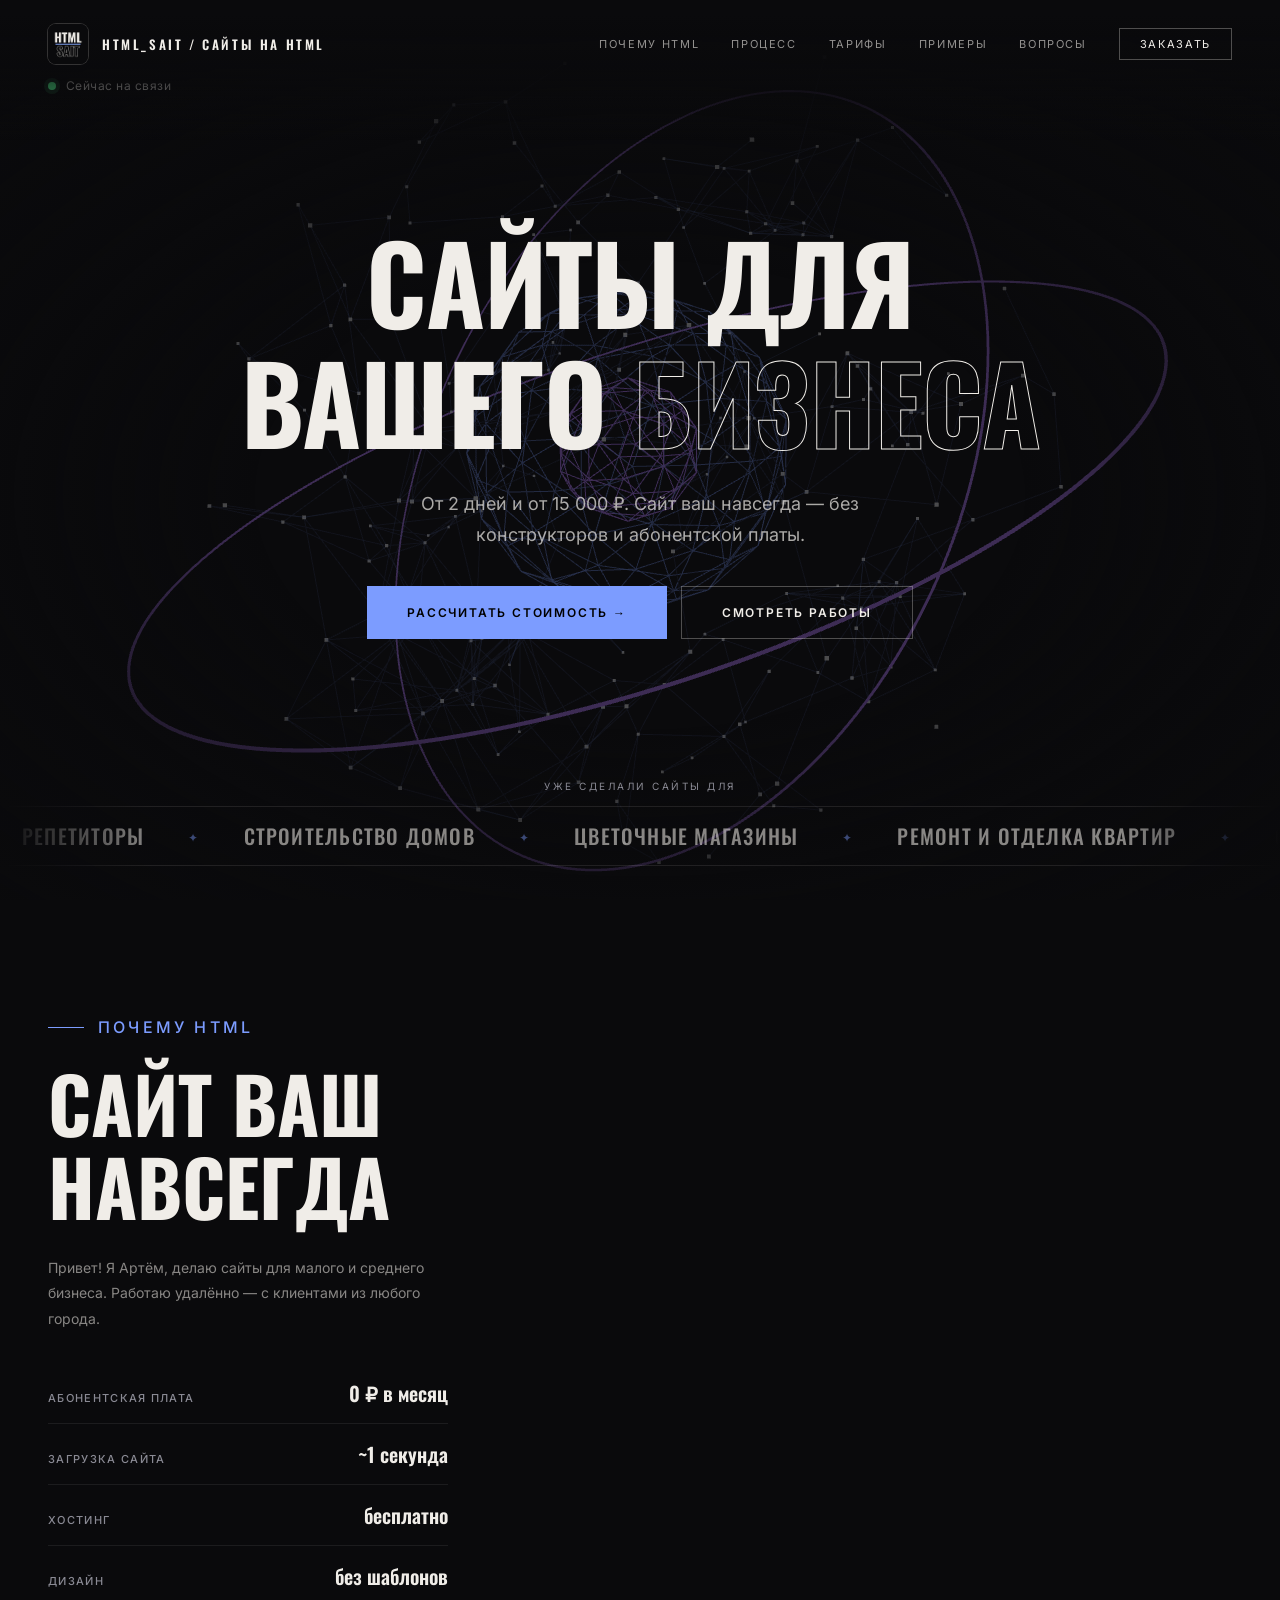
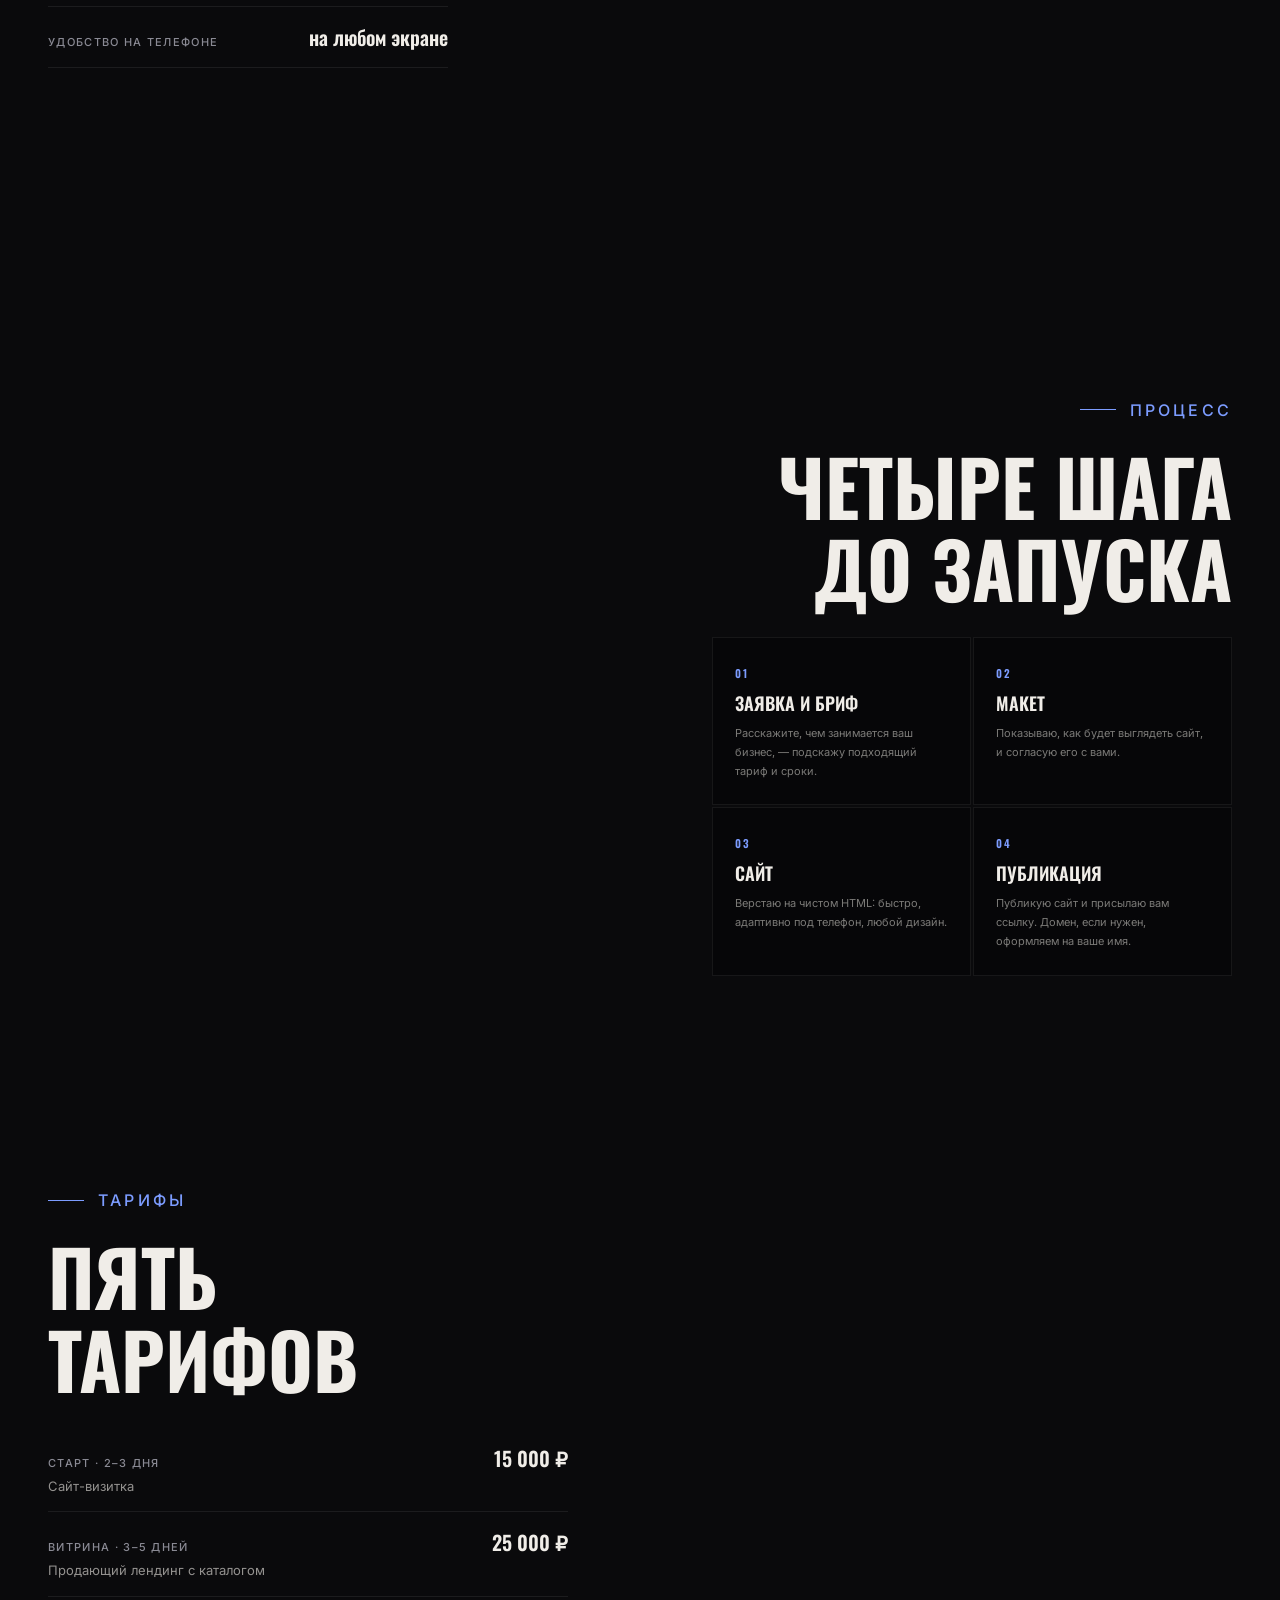
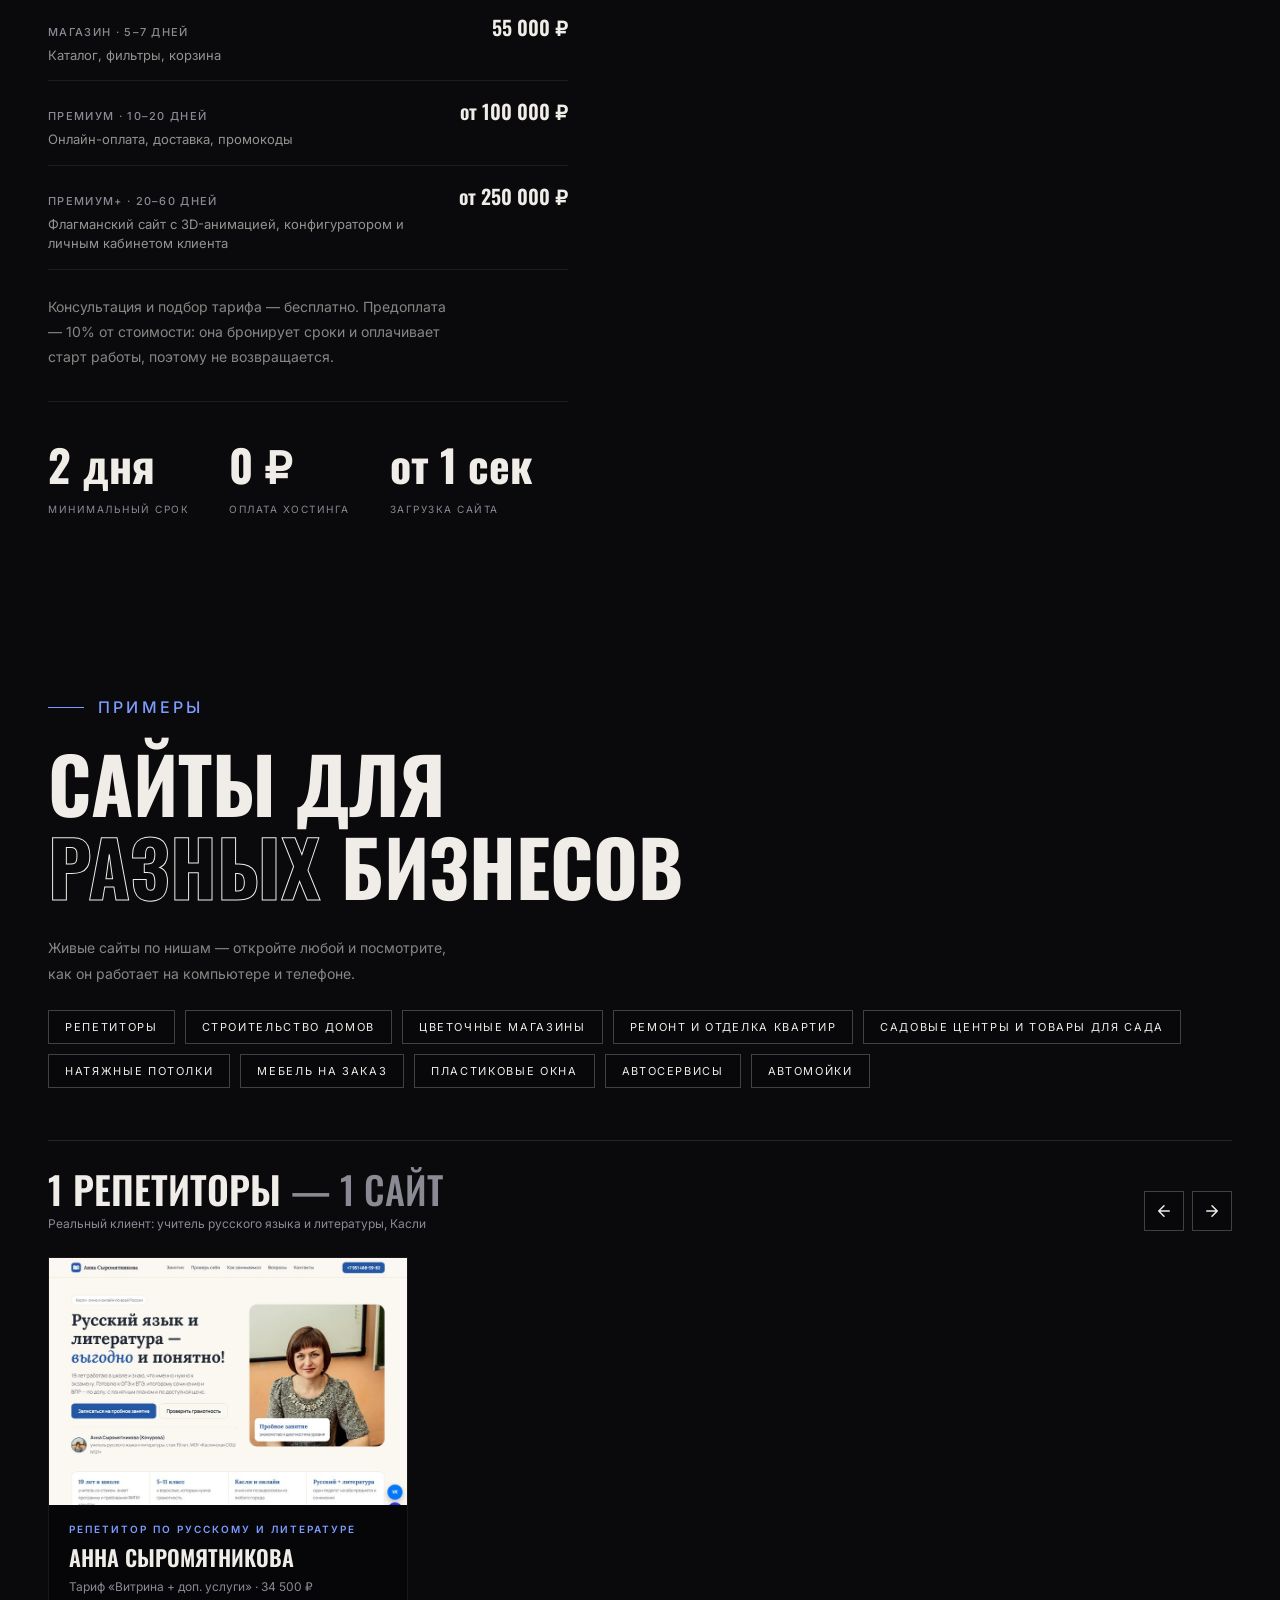
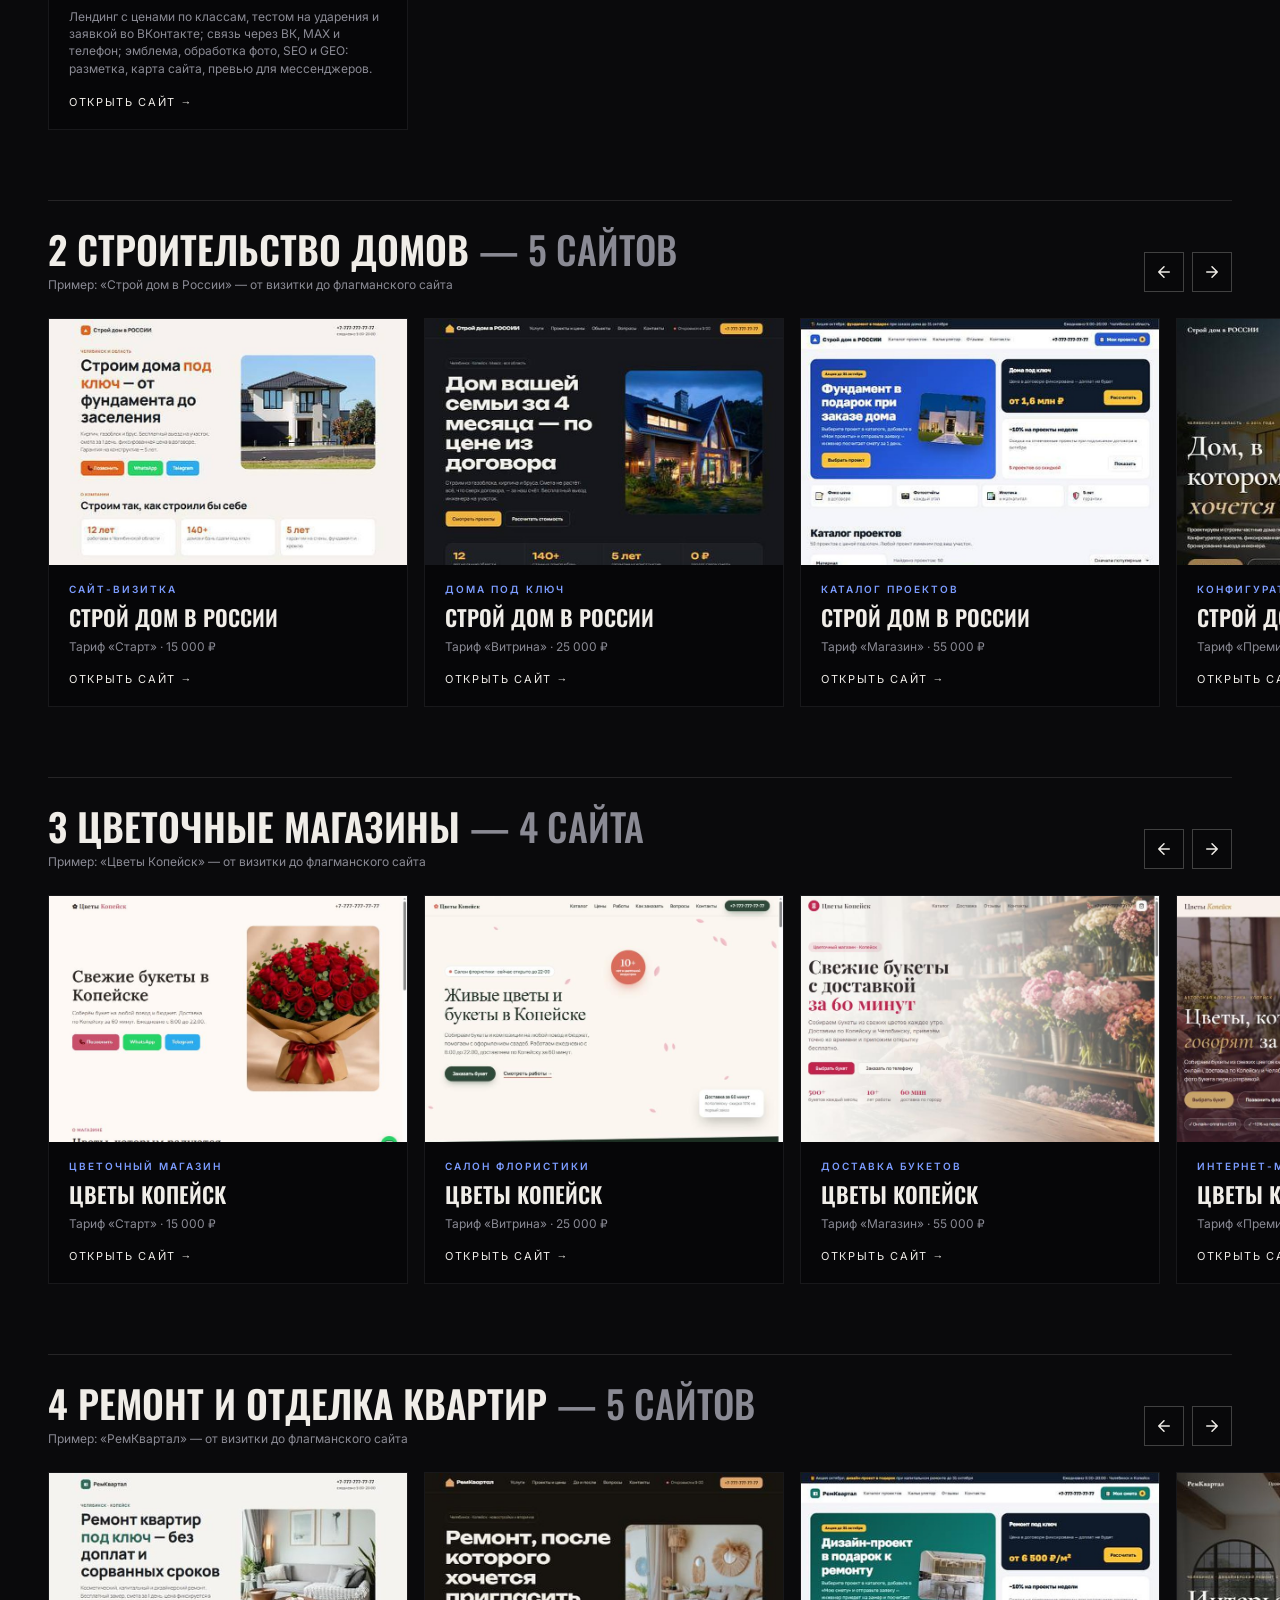
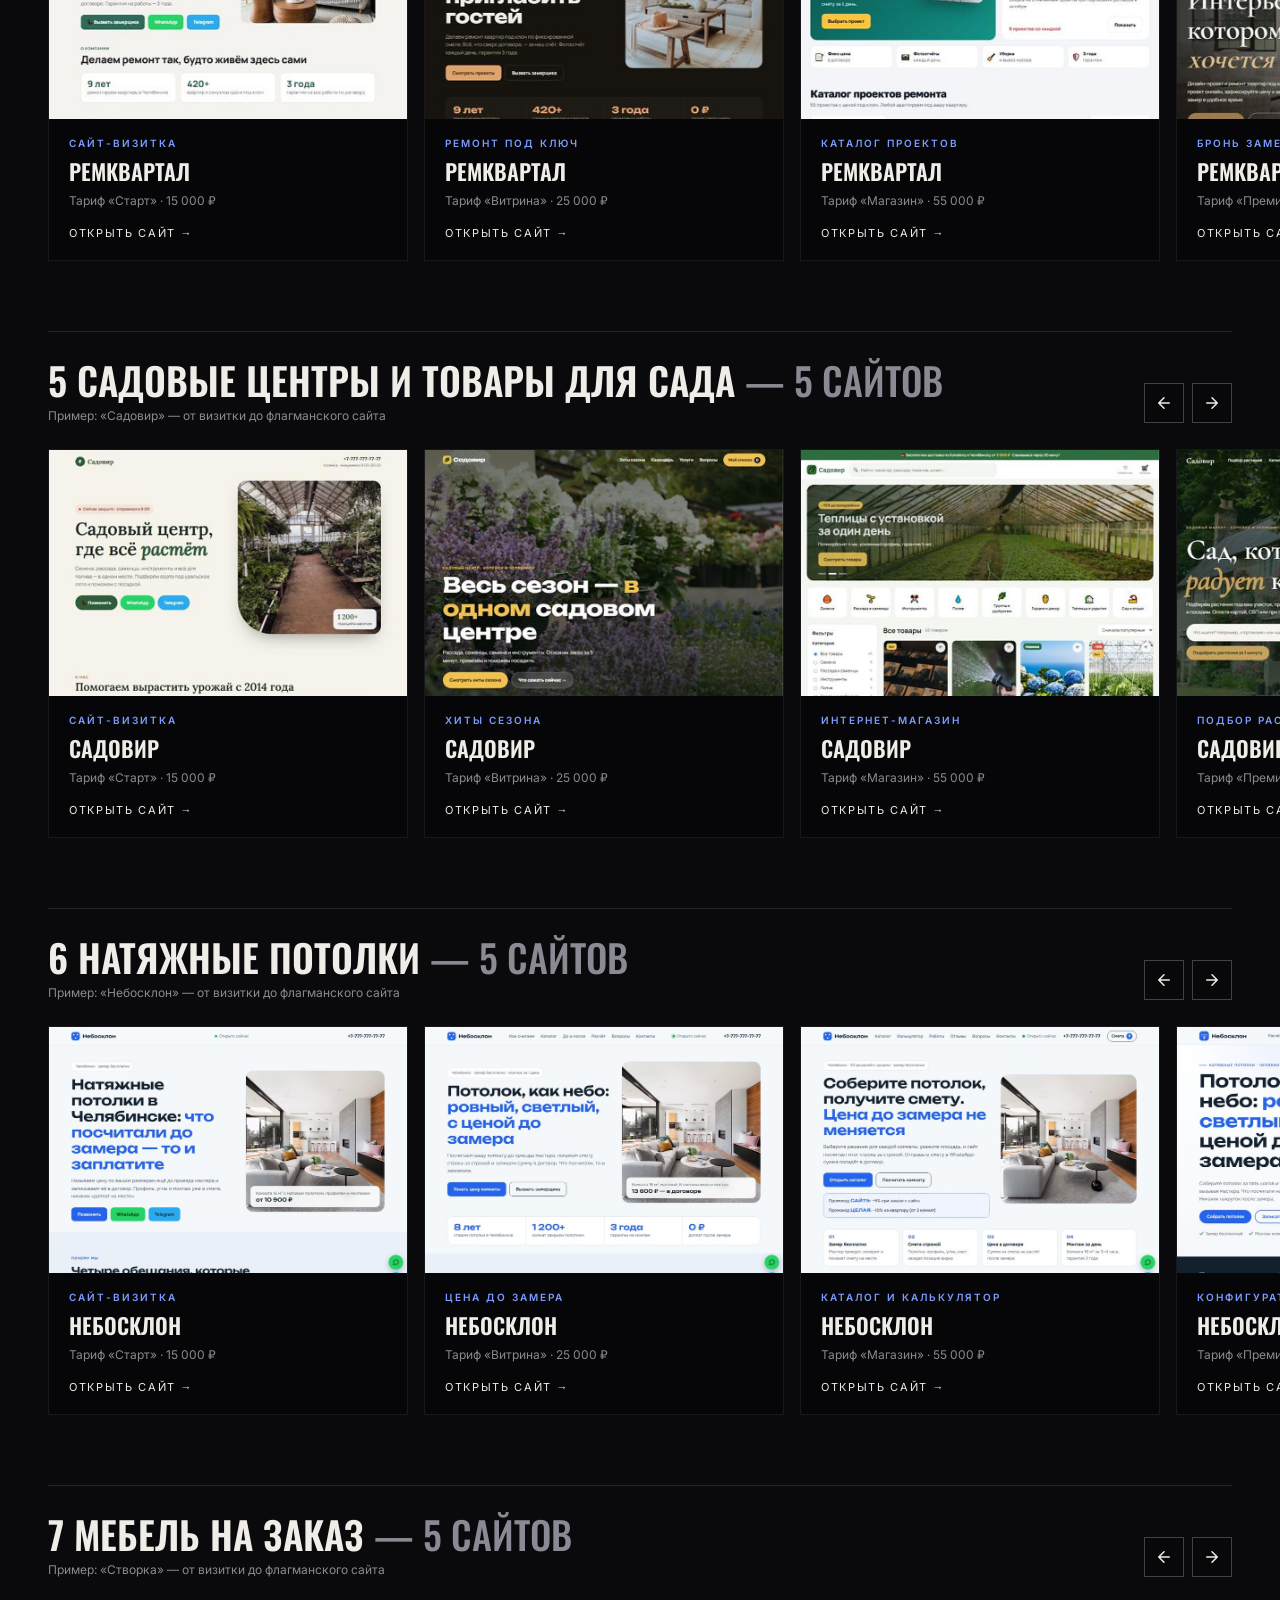
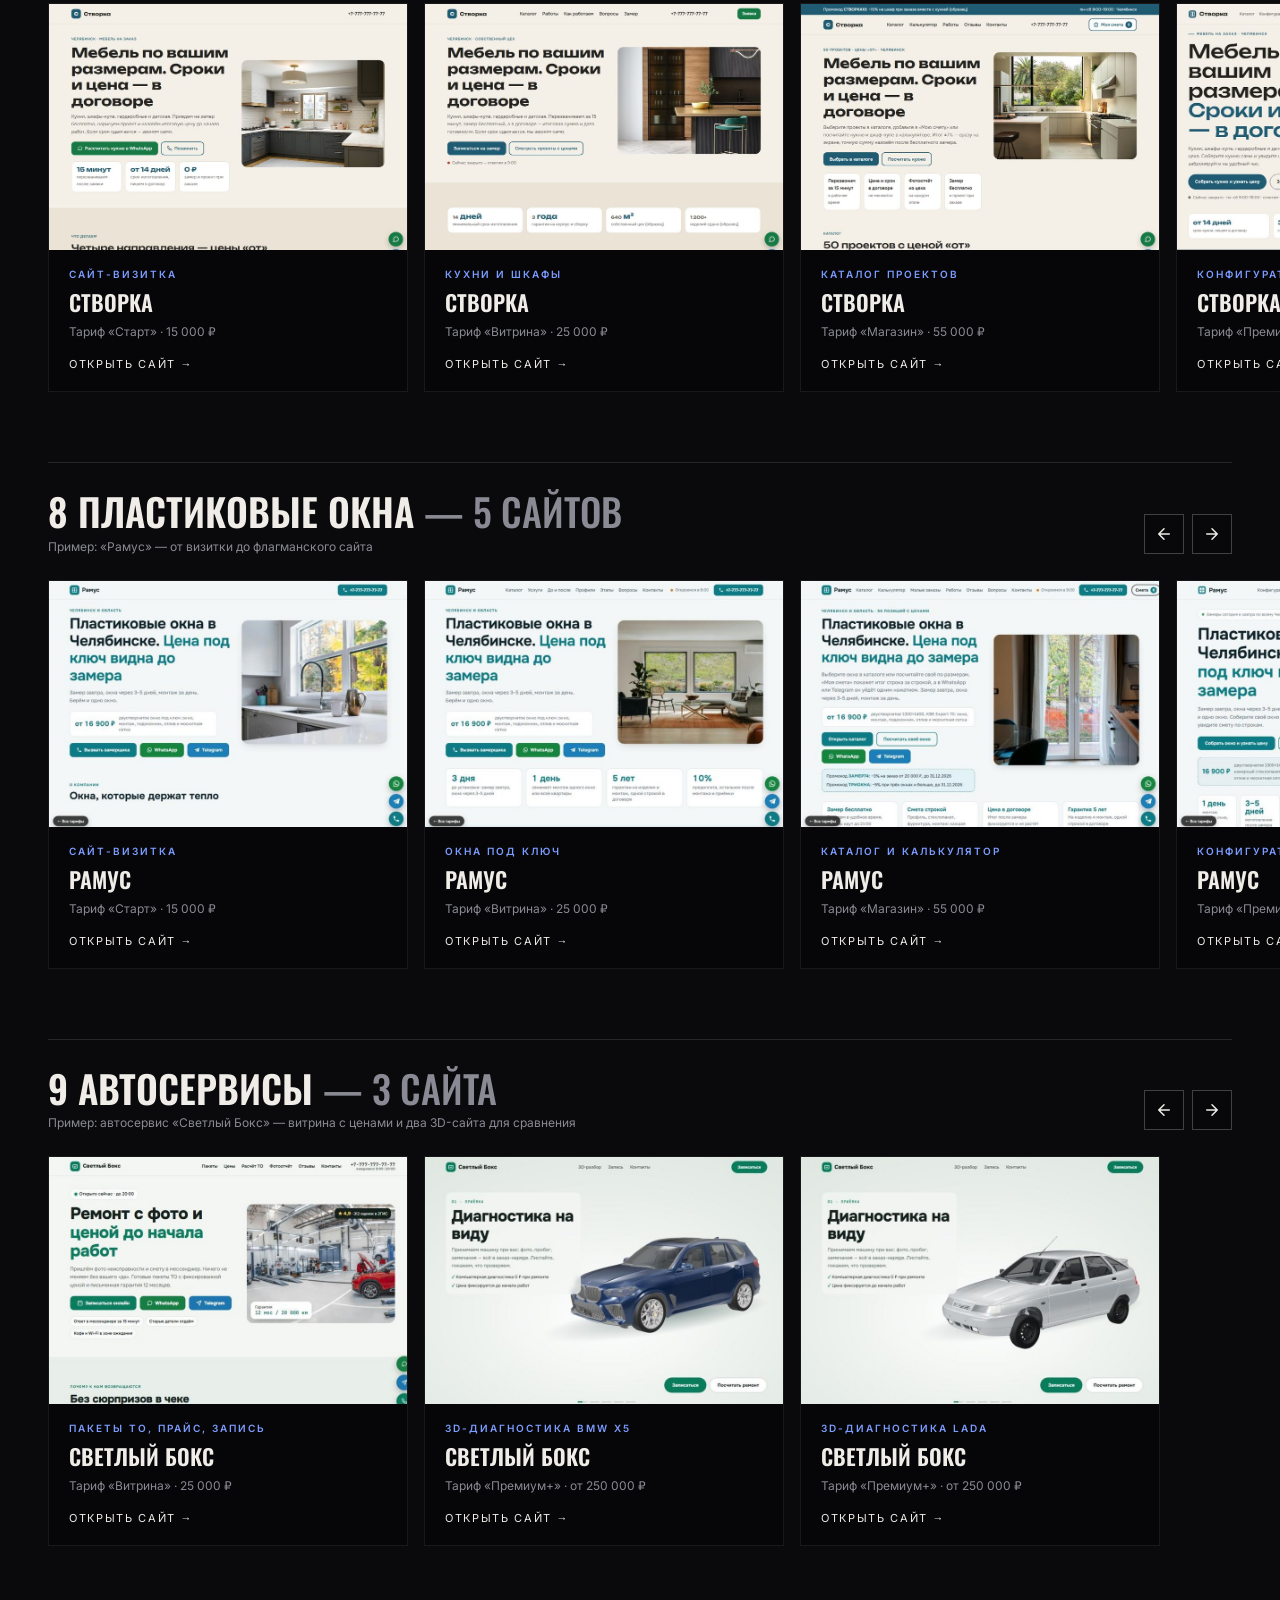
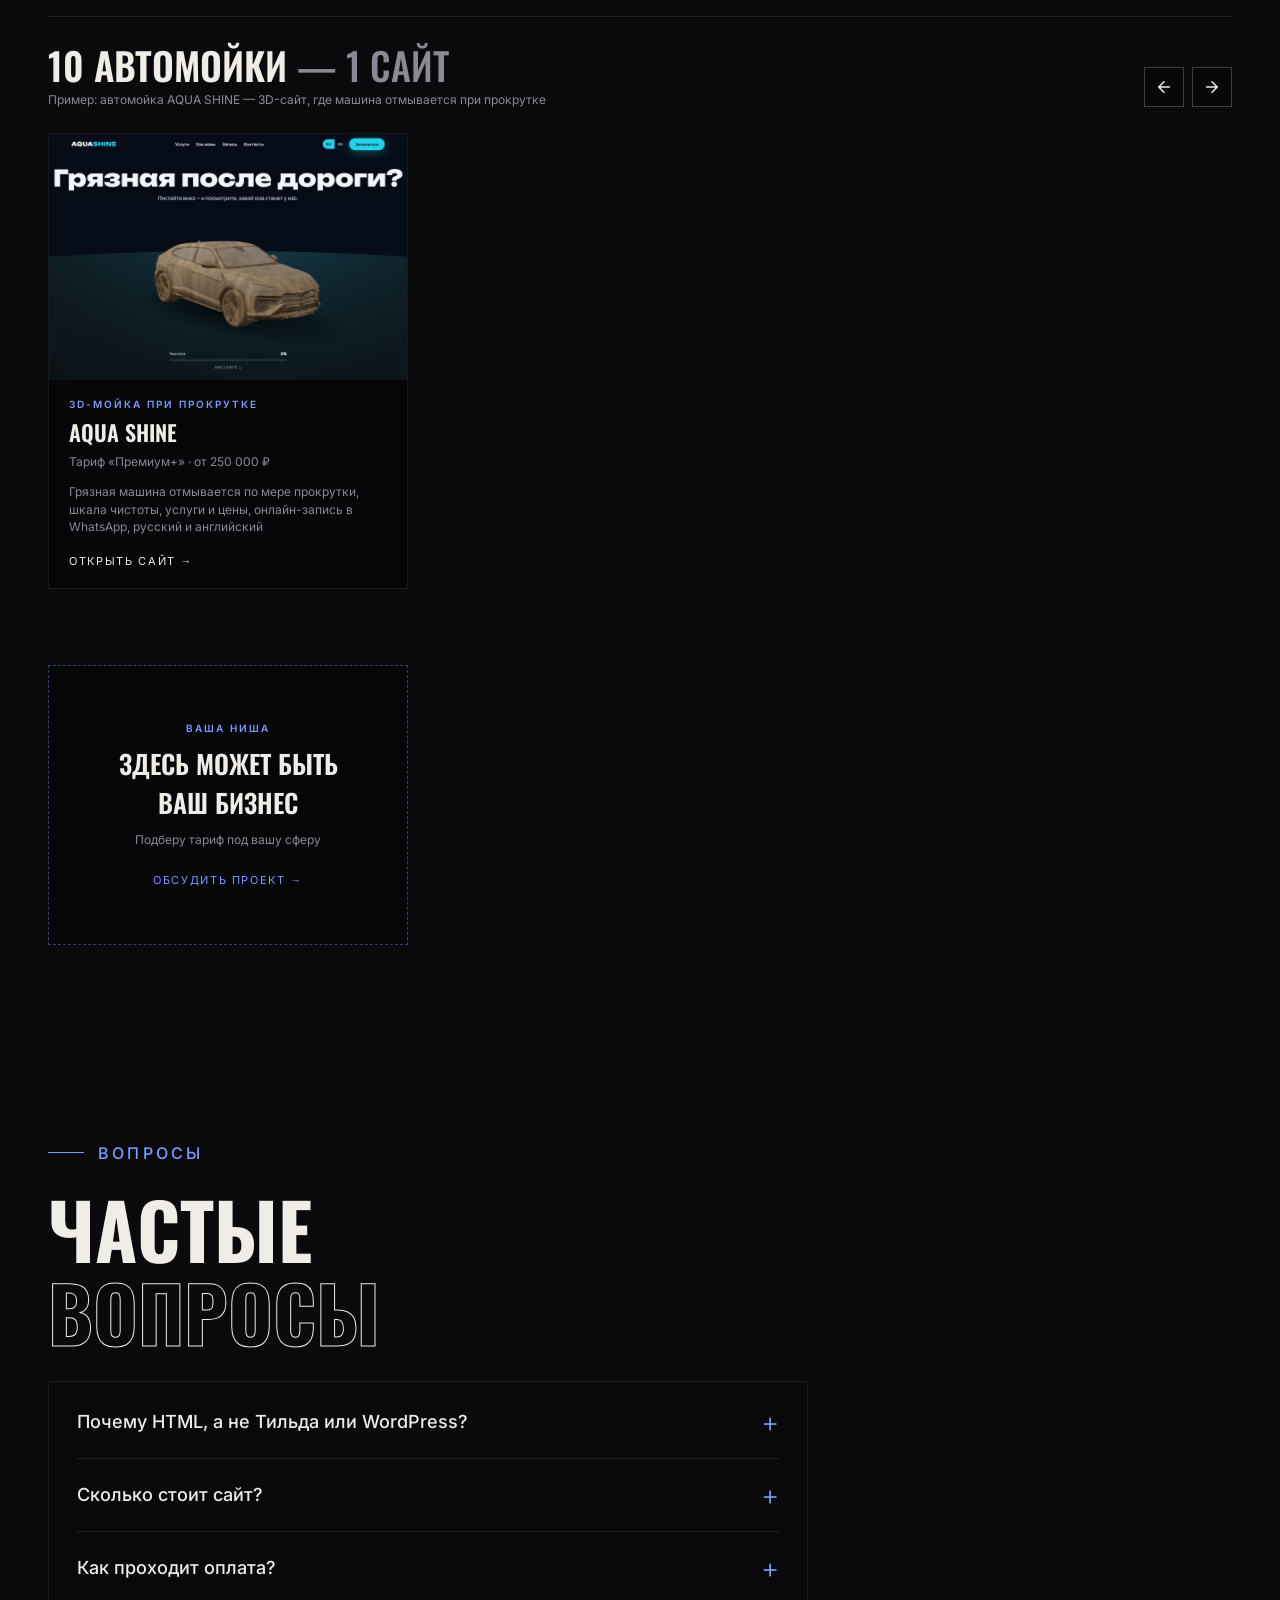
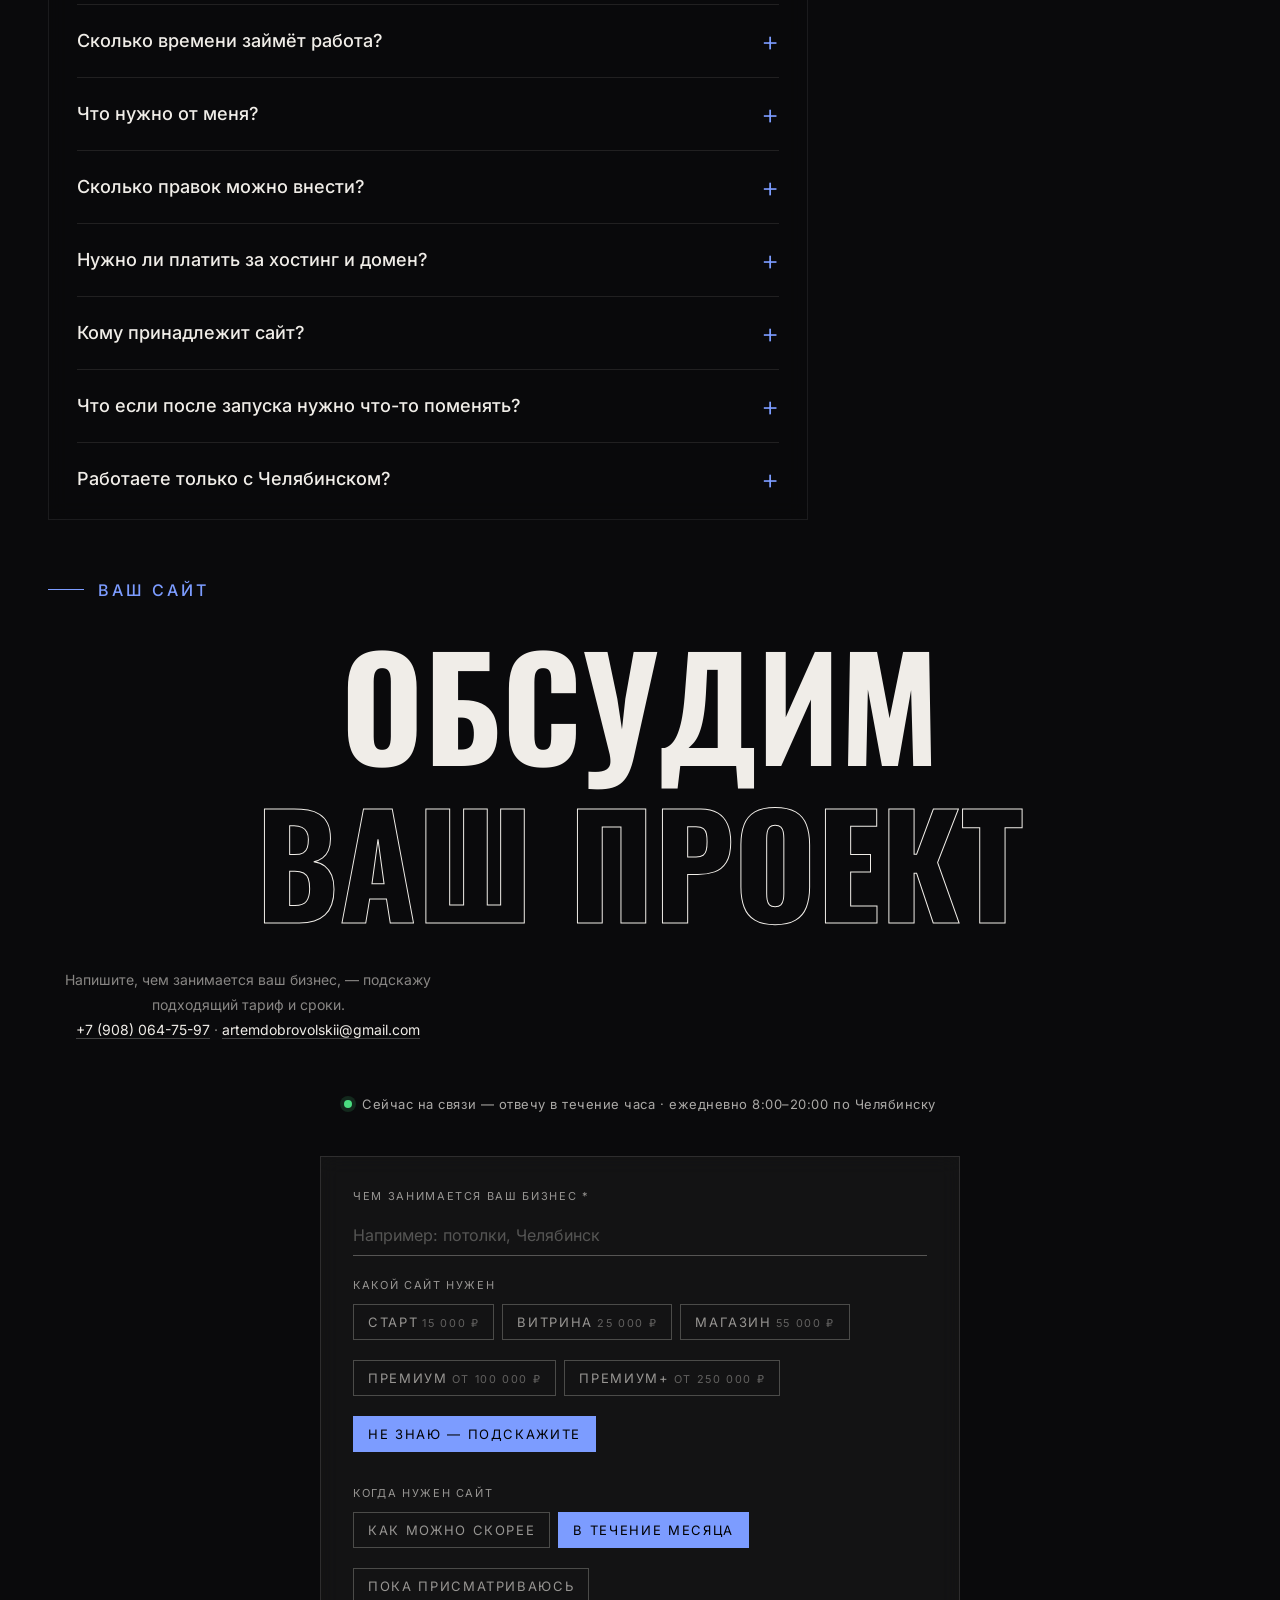
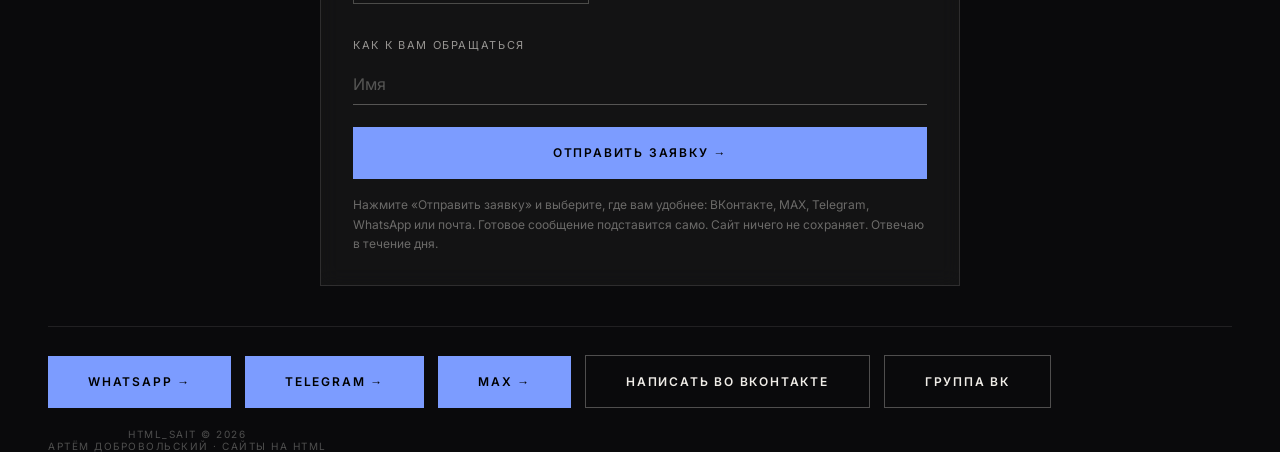
==== index.html @ a001eb23 "Портфолио: раздел «Автомойки» (3D-сайт AQUA SHINE) Co-Authored-By: Claude Opus 5.5 <noreply@anthropi" ====
<!DOCTYPE html>
<html lang="ru">
<head>
<meta charset="utf-8">
<meta name="viewport" content="width=device-width, initial-scale=1, viewport-fit=cover">
<title>HTML_SAIT — сайты на чистом HTML</title>
<meta name="description" content="Сайты на чистом HTML от 2 дней — без конструкторов и абонентской платы. Артём Добровольский, работаю удалённо с клиентами из любого города.">
<meta property="og:type" content="website">
<meta property="og:title" content="HTML_SAIT — сайты на чистом HTML от 2 дней">
<meta property="og:description" content="Без конструкторов и абонентской платы. 5 тарифов от 15 000 ₽, живые примеры по нишам.">
<meta property="og:url" content="https://saitnazakaz.site/">
<meta property="og:image" content="https://saitnazakaz.site/img/stroy-vitrina.jpg">
<link rel="icon" href="favicon.ico" sizes="48x48">
<link rel="icon" href="favicon.svg" type="image/svg+xml">
<link rel="icon" href="favicon-32.png" type="image/png" sizes="32x32">
<link rel="apple-touch-icon" href="apple-touch-icon.png">
<meta name="theme-color" content="#0a0a0c">
<script type="application/ld+json">
{
 "@context": "https://schema.org",
 "@graph": [
  {
   "@type": "ProfessionalService",
   "@id": "https://saitnazakaz.site/#org",
   "name": "HTML_SAIT",
   "alternateName": "HTML_SAIT — сайты на чистом HTML",
   "description": "Сайты на чистом HTML для малого бизнеса от 2 дней — без конструкторов и абонентской платы.",
   "url": "https://saitnazakaz.site/",
   "logo": "https://saitnazakaz.site/icon-512.png",
   "image": "https://saitnazakaz.site/img/stroy-vitrina.jpg",
   "telephone": "+7 908 064-75-97",
   "email": "artemdobrovolskii@gmail.com",
   "address": {
    "@type": "PostalAddress",
    "addressLocality": "Челябинск",
    "addressRegion": "Челябинская область",
    "addressCountry": "RU"
   },
   "areaServed": {
    "@type": "Country",
    "name": "Россия"
   },
   "priceRange": "15 000–250 000 ₽",
   "currenciesAccepted": "RUB",
   "founder": {
    "@type": "Person",
    "name": "Артём Добровольский"
   },
   "sameAs": [
    "https://vk.ru/html_sait174",
    "https://t.me/ArtemDobrovolskii",
    "https://max.ru/u/f9LHodD0cOJj7DdjcgcDikiIPs8cmHkiWG41cVVQCbpDQ_i35Fb56YRwt5Q"
   ],
   "contactPoint": {
    "@type": "ContactPoint",
    "contactType": "customer service",
    "telephone": "+7 908 064-75-97",
    "email": "artemdobrovolskii@gmail.com",
    "availableLanguage": "ru"
   },
   "hasOfferCatalog": {
    "@type": "OfferCatalog",
    "name": "Тарифы на сайты",
    "itemListElement": [
     {
      "@type": "Offer",
      "name": "Тариф «Старт»",
      "description": "Сайт-визитка, 2–3 дня",
      "priceCurrency": "RUB",
      "url": "https://saitnazakaz.site/#s3",
      "price": 15000
     },
     {
      "@type": "Offer",
      "name": "Тариф «Витрина»",
      "description": "Продающий лендинг с каталогом, 3–5 дней",
      "priceCurrency": "RUB",
      "url": "https://saitnazakaz.site/#s3",
      "price": 25000
     },
     {
      "@type": "Offer",
      "name": "Тариф «Магазин»",
      "description": "Каталог, фильтры, корзина, 5–7 дней",
      "priceCurrency": "RUB",
      "url": "https://saitnazakaz.site/#s3",
      "price": 55000
     },
     {
      "@type": "Offer",
      "name": "Тариф «Премиум»",
      "description": "Онлайн-оплата, доставка, промокоды, 10–20 дней",
      "priceCurrency": "RUB",
      "url": "https://saitnazakaz.site/#s3",
      "priceSpecification": {
       "@type": "PriceSpecification",
       "minPrice": 100000,
       "priceCurrency": "RUB"
      }
     },
     {
      "@type": "Offer",
      "name": "Тариф «Премиум+»",
      "description": "Флагманский сайт с 3D-анимацией, конфигуратором и личным кабинетом, 20–60 дней",
      "priceCurrency": "RUB",
      "url": "https://saitnazakaz.site/#s3",
      "priceSpecification": {
       "@type": "PriceSpecification",
       "minPrice": 250000,
       "priceCurrency": "RUB"
      }
     }
    ]
   },
   "openingHoursSpecification": {
    "@type": "OpeningHoursSpecification",
    "dayOfWeek": [
     "Monday",
     "Tuesday",
     "Wednesday",
     "Thursday",
     "Friday",
     "Saturday",
     "Sunday"
    ],
    "opens": "08:00",
    "closes": "20:00"
   }
  },
  {
   "@type": "WebSite",
   "@id": "https://saitnazakaz.site/#site",
   "url": "https://saitnazakaz.site/",
   "name": "HTML_SAIT",
   "inLanguage": "ru",
   "publisher": {
    "@id": "https://saitnazakaz.site/#org"
   }
  },
  {
   "@type": "FAQPage",
   "@id": "https://saitnazakaz.site/#faq",
   "mainEntity": [
    {
     "@type": "Question",
     "name": "Почему HTML, а не Тильда или WordPress?",
     "acceptedAnswer": {
      "@type": "Answer",
      "text": "На конструкторах вы платите каждый месяц, а сайт живёт, пока идёт оплата. Сайт на HTML — это ваши файлы: абонентской платы нет, хостинг бесплатный, страница открывается примерно за секунду, а взломать или «уронить» обновлением нечего."
     }
    },
    {
     "@type": "Question",
     "name": "Сколько стоит сайт?",
     "acceptedAnswer": {
      "@type": "Answer",
      "text": "Пять тарифов: «Старт» — 15 000 ₽, «Витрина» — 25 000 ₽, «Магазин» — 55 000 ₽, «Премиум» — от 100 000 ₽, «Премиум+» — от 250 000 ₽. Консультация и подбор тарифа бесплатны — напишите, чем занимаетесь, и я назову точную цену."
     }
    },
    {
     "@type": "Question",
     "name": "Как проходит оплата?",
     "acceptedAnswer": {
      "@type": "Answer",
      "text": "Предоплата — 10% от стоимости: она бронирует сроки и оплачивает старт работы, поэтому не возвращается. Остальное — после того как вы приняли сайт. Работаю как самозанятый: после каждой оплаты присылаю чек из «Мой налог», без НДС."
     }
    },
    {
     "@type": "Question",
     "name": "Сколько времени займёт работа?",
     "acceptedAnswer": {
      "@type": "Answer",
      "text": "Сайт-визитка — 2–3 рабочих дня, продающий лендинг — 3–5, сайт-каталог — 5–7, сложные сайты с оплатой и 3D — от 10 до 60 дней. Срочно, в 2 раза быстрее, — +30% к цене."
     }
    },
    {
     "@type": "Question",
     "name": "Что нужно от меня?",
     "acceptedAnswer": {
      "@type": "Answer",
      "text": "Рассказать о бизнесе, прислать фото работ или товаров, цены и контакты. Тексты начиная с «Витрины» пишу сам по вашим данным. Если чего-то нет — подскажу, где взять."
     }
    },
    {
     "@type": "Question",
     "name": "Сколько правок можно внести?",
     "acceptedAnswer": {
      "@type": "Answer",
      "text": "«Старт» — 1 круг правок, «Витрина» — 2, «Магазин» — 3, «Премиум» — без ограничений в рамках ТЗ. Мои собственные ошибки исправляю бесплатно, они в круги правок не считаются."
     }
    },
    {
     "@type": "Question",
     "name": "Нужно ли платить за хостинг и домен?",
     "acceptedAnswer": {
      "@type": "Answer",
      "text": "Хостинг для обычных сайтов — 0 ₽. Платить придётся только за домен (адрес вида vash-sait.ru) — 300–1 000 ₽ в год, оформляется на ваше имя. Сайтам с онлайн-оплатой и личным кабинетом нужен платный хостинг — 300–1 500 ₽ в месяц."
     }
    },
    {
     "@type": "Question",
     "name": "Кому принадлежит сайт?",
     "acceptedAnswer": {
      "@type": "Answer",
      "text": "После полной оплаты — вам. Сайт остаётся работать без меня и без подписок. Если нужны файлы сайта или перенос на ваш хостинг — пришлю или перенесу (перенос — 1 500 ₽)."
     }
    },
    {
     "@type": "Question",
     "name": "Что если после запуска нужно что-то поменять?",
     "acceptedAnswer": {
      "@type": "Answer",
      "text": "После запуска действует бесплатная поддержка — от 7 дней до 2 месяцев в зависимости от тарифа. Дальше — разовые правки или поддержка 5 000 ₽ в месяц: до 5 небольших изменений цен, фото и акций."
     }
    },
    {
     "@type": "Question",
     "name": "Работаете только с Челябинском?",
     "acceptedAnswer": {
      "@type": "Answer",
      "text": "Нет, работаю удалённо с клиентами из любого города: обсуждаем всё в WhatsApp, Telegram или ВКонтакте, созваниваемся, если удобнее голосом."
     }
    }
   ]
  }
 ]
}
</script>
<link href="fonts/fonts.css" rel="stylesheet"><!-- шрифты Inter и Oswald лежат в fonts/, без Google Fonts -->
<style>
:root{--bg:#0a0a0c;--fg:#f0ede8;--acc:#7c9cff;--gray:#8a8a94;box-sizing:border-box;padding-top:env(safe-area-inset-top,0px);padding-bottom:env(safe-area-inset-bottom,0px);color-scheme:dark}
*,*::before,*::after{margin:0;padding:0;box-sizing:border-box}
body{background:var(--bg);color:var(--fg);font-family:Inter,sans-serif;overflow-x:hidden}
nav{position:fixed;top:env(safe-area-inset-top,0px);left:0;right:0;z-index:100;display:flex;justify-content:space-between;align-items:center;padding:24px 48px}
nav::after{content:'';position:absolute;inset:0 0 auto;height:140px;background:linear-gradient(#0a0a0c 10%,rgba(10,10,12,.8) 50%,transparent);z-index:-1;pointer-events:none}
.logo{font:600 13px Oswald;letter-spacing:.2em;text-transform:uppercase;cursor:pointer;animation:fd .7s .2s both;display:flex;align-items:center;gap:14px}
.logo img{width:40px;height:40px;border-radius:8px;flex:none;box-shadow:0 0 0 1px rgba(240,237,232,.18)}
.logo i{font-style:normal}
@media(max-width:1200px){.logo .lt{display:none}}
@media(max-width:768px){.logo img{width:34px;height:34px}.logo{gap:10px}.logo .lt{display:none}}
.links{display:flex;gap:32px;align-items:center;animation:fd .7s .35s both}
.links a{font-size:11px;letter-spacing:.15em;text-transform:uppercase;color:var(--fg);text-decoration:none;opacity:.6;transition:.3s;cursor:pointer}
.links a:hover,.links a.on{opacity:1;color:var(--acc)}
.links a.cta{border:1px solid rgba(240,237,232,.3);padding:8px 20px;opacity:1;color:var(--fg)}
.links a.cta:hover{background:var(--fg);color:#000}
@keyframes fd{from{opacity:0;transform:translateY(-16px)}}
@keyframes fu{from{opacity:0;transform:translateY(28px)}}
@keyframes fi{from{opacity:0}}
#bar{position:fixed;top:0;left:0;height:2px;background:var(--acc);z-index:200;width:0}
#cw{position:fixed;inset:0;z-index:1;pointer-events:none}
#cv{width:100%;height:100%;display:block}
#vg{position:fixed;inset:0;z-index:2;pointer-events:none;background:radial-gradient(ellipse 75% 65% at 50% 55%,transparent 40%,rgba(10,10,12,.6) 70%,#0a0a0c 100%)}
main{position:relative;z-index:10}
.s{min-height:105vh;display:flex;align-items:center;padding:0 48px 60px;position:relative}
.s.h{align-items:center;justify-content:center;text-align:center;min-height:100vh;padding-bottom:0}
.s.r{justify-content:flex-end;text-align:right}
.s.c{justify-content:center;text-align:center}
#s4{padding-top:120px}
.tag{font-size:16px;font-weight:500;letter-spacing:.2em;text-transform:uppercase;color:var(--acc);margin-bottom:24px;display:flex;align-items:center;gap:14px}
.r .tag{justify-content:flex-end}.c .tag{justify-content:center}
.tag::before{content:'';width:36px;height:1px;background:var(--acc)}
h1,h2{font-family:Oswald,sans-serif;text-transform:uppercase;font-weight:700;line-height:.95}
h1{font-size:clamp(30px,min(8.4vw,16vh),150px);letter-spacing:-.01em;line-height:1.12}
h1 .l{white-space:nowrap}
h2{font-size:clamp(38px,6vw,84px);margin-bottom:28px;line-height:1.08}
.st{-webkit-text-stroke:1px var(--fg);color:transparent}
h1 .l{display:block;animation:fu .9s cubic-bezier(.16,1,.3,1) both}
h1 .l:nth-child(2){animation-delay:.17s}
h1 .l:nth-child(3){animation-delay:.34s}
.hero{max-width:1100px}
.lead{font-size:clamp(15px,1.4vw,18px);line-height:1.7;color:rgba(240,237,232,.7);max-width:560px;margin:28px auto 36px;animation:fi .8s .55s both}
.hb{display:flex;gap:14px;justify-content:center;flex-wrap:wrap;animation:fi .8s .7s both}
#s0{padding-top:110px;padding-bottom:150px} /* сверху — место под шапку, чтобы заголовок не залезал под неё на невысоких экранах */
.mq{position:absolute;left:0;right:0;bottom:34px;animation:fi .8s 1s both}
.mq-t{font-size:10px;letter-spacing:.25em;text-transform:uppercase;color:var(--gray);margin-bottom:14px}
.mq-w{overflow:hidden;border-top:1px solid rgba(240,237,232,.1);border-bottom:1px solid rgba(240,237,232,.1);padding:14px 0;-webkit-mask:linear-gradient(90deg,transparent,#000 12%,#000 88%,transparent);mask:linear-gradient(90deg,transparent,#000 12%,#000 88%,transparent)}
.mq-r{display:flex;width:max-content;animation:mq 40s linear infinite}
.mq-w:hover .mq-r{animation-play-state:paused}
.mq-r a{font:500 clamp(16px,1.6vw,22px) Oswald;text-transform:uppercase;letter-spacing:.06em;color:var(--fg);opacity:.55;text-decoration:none;white-space:nowrap;padding:0 22px;transition:opacity .3s,color .3s}
.mq-r a::after{content:'✦';color:var(--acc);font-size:.6em;margin-left:44px;vertical-align:.25em;opacity:.8}
.mq-r a:hover{opacity:1;color:var(--acc)}
@keyframes mq{to{transform:translateX(-50%)}}
@media(max-width:768px){#s0 h1{font-size:11.5vw}.hb .btn{width:100%;justify-content:center}.hb{max-width:340px;margin:0 auto}}
.hs{position:absolute;right:48px;bottom:60px;text-align:right;animation:fi .8s 1s both}
.hs p{font-size:11px;letter-spacing:.12em;text-transform:uppercase;color:var(--gray);line-height:2}
.hs .y{color:var(--acc)}
.sc{display:flex;align-items:center;gap:10px;justify-content:flex-end;margin-top:14px}
.sc i{width:40px;height:1px;background:linear-gradient(to left,var(--acc),transparent);animation:sp 2s infinite}
@keyframes sp{50%{transform:scaleX(1.3);opacity:.4}}
.body{font-size:14px;line-height:1.8;color:rgba(240,237,232,.55);max-width:400px;margin-bottom:32px}
.r .body{margin-left:auto}.c .body{margin-inline:auto}
.box{max-width:520px}
.list{list-style:none;margin-top:8px}
.list li{display:flex;justify-content:space-between;gap:36px;padding:15px 0;border-bottom:1px solid rgba(240,237,232,.08);align-items:baseline}
.list b{font:500 11px Inter;letter-spacing:.12em;text-transform:uppercase;color:var(--gray)}
.list span{font:600 20px Oswald}
.list span{white-space:nowrap}
.list .d{display:block;margin-top:6px;font-size:13px;line-height:1.5;color:rgba(240,237,232,.6)}
.fg{display:grid;grid-template-columns:1fr 1fr;gap:2px;max-width:540px}
.fi{background:rgba(6,6,8,.72);border:1px solid rgba(240,237,232,.07);padding:24px 22px;backdrop-filter:blur(6px);text-align:left}
.fi em{font:600 11px Oswald;letter-spacing:.2em;color:var(--acc);font-style:normal}
.fi h3{font:600 18px Oswald;text-transform:uppercase;margin:8px 0}
.fi p{font-size:11px;line-height:1.7;color:rgba(240,237,232,.5)}
.row{display:flex;gap:40px;margin-top:30px;padding-top:30px;border-top:1px solid rgba(240,237,232,.08)}
.c .row{justify-content:center;flex-wrap:wrap}
.row div span{display:block;font:700 44px Oswald}
.row div span{white-space:nowrap}
@media(max-width:480px){.row div span{font-size:30px}.row{gap:18px}}
.row div small{font-size:10px;letter-spacing:.15em;text-transform:uppercase;color:var(--gray)}
.big{font-size:clamp(30px,4.5vw,60px);max-width:820px}
.btn{display:inline-flex;gap:14px;align-items:center;background:var(--acc);color:#000;text-decoration:none;padding:18px 40px;font:600 12px Inter;letter-spacing:.15em;text-transform:uppercase;pointer-events:all;transition:.3s}
.btn:hover{background:var(--fg);transform:translateY(-2px)}
.bt{display:flex;justify-content:space-between;align-items:flex-end;margin-top:40px;padding-top:28px;border-top:1px solid rgba(240,237,232,.1);gap:20px;flex-wrap:wrap}
.btn.ghost{background:transparent;color:var(--fg);border:1px solid rgba(240,237,232,.3)}
.btn.ghost:hover{background:var(--fg);color:#000}
.ct{display:flex;gap:14px;flex-wrap:wrap;align-items:center}
.contacts a{color:var(--fg);text-decoration:none;border-bottom:1px solid rgba(240,237,232,.25)}
.contacts a:hover{color:var(--acc);border-color:var(--acc)}
.bt p{font-size:10px;letter-spacing:.15em;text-transform:uppercase;color:rgba(240,237,232,.3)}
.cw{width:100%}
.pf{display:flex;gap:16px;overflow-x:auto;overflow-y:hidden;scroll-snap-type:x mandatory;scroll-padding-left:48px;margin:0 -48px;padding:6px 48px 18px;-webkit-overflow-scrolling:touch;scrollbar-width:thin;scrollbar-color:rgba(124,156,255,.6) rgba(240,237,232,.06)}
.pf::-webkit-scrollbar{height:6px}.pf::-webkit-scrollbar-track{background:rgba(240,237,232,.06)}.pf::-webkit-scrollbar-thumb{background:rgba(124,156,255,.6);border-radius:3px}
.pf>.pc{flex:0 0 360px;scroll-snap-align:start}
.ar{display:flex;gap:8px;align-items:center}
.ar button{width:40px;height:40px;flex:0 0 auto;display:inline-flex;align-items:center;justify-content:center;padding:0;border:1px solid rgba(240,237,232,.25);background:rgba(6,6,8,.5);color:var(--fg);cursor:pointer;transition:.3s}
.ar button:hover{border-color:var(--acc);color:var(--acc)}
@media(max-width:768px){.pf{margin:0 -22px;padding:6px 22px 16px;scroll-padding-left:22px}.pf>.pc{flex-basis:78vw}.ar button{width:36px;height:36px}}
.pc{display:flex;flex-direction:column;background:rgba(6,6,8,.78);border:1px solid rgba(240,237,232,.08);backdrop-filter:blur(6px);color:var(--fg);text-decoration:none;overflow:hidden;transition:border-color .3s,transform .3s}
.pc:hover{border-color:var(--acc);transform:translateY(-4px)}
.pc .im{aspect-ratio:16/11;overflow:hidden;background:#15151a}
.pc img{width:100%;height:100%;object-fit:cover;object-position:top;display:block;transition:transform .6s}
.pc:hover img{transform:scale(1.04)}
.pc .in{padding:18px 20px 20px;display:flex;flex-direction:column;gap:6px;flex:1}
.pc em{font:600 10px Inter;letter-spacing:.2em;text-transform:uppercase;color:var(--acc);font-style:normal}
.pc h3{font:600 22px Oswald;text-transform:uppercase}
.pc p{font-size:12px;color:var(--gray)}
.pc p.ds{margin-top:8px;line-height:1.45;color:var(--gray)}
.pc .go{margin-top:auto;padding-top:12px;font-size:11px;letter-spacing:.15em;text-transform:uppercase}
.nn{display:flex;gap:10px;flex-wrap:wrap;margin:-8px 0 8px}
.nn a{border:1px solid rgba(240,237,232,.25);padding:9px 16px;font-size:11px;letter-spacing:.15em;text-transform:uppercase;cursor:pointer;color:var(--fg);text-decoration:none;transition:.3s;background:rgba(6,6,8,.5)}
.nn a:hover{border-color:var(--acc);color:var(--acc)}
.niche{margin-top:52px;scroll-margin-top:90px}
.niche-h{display:flex;justify-content:space-between;align-items:flex-end;gap:16px;flex-wrap:wrap;border-top:1px solid rgba(240,237,232,.12);padding-top:22px;margin-bottom:20px}
.niche-h em{font:600 11px Oswald;letter-spacing:.2em;color:var(--acc);font-style:normal}
.niche-h h3{font:600 clamp(24px,3.2vw,38px) Oswald;text-transform:uppercase;margin-top:6px;line-height:1.1}
.niche-h p{font-size:12px;color:var(--gray);margin-top:6px}
.niche-h h3 .cnt{color:var(--gray);font-weight:500;white-space:nowrap}
.niche-h a{font-size:11px;letter-spacing:.15em;text-transform:uppercase;color:var(--fg);text-decoration:none;border-bottom:1px solid var(--acc);padding-bottom:4px;white-space:nowrap}
.niche-h a:hover{color:var(--acc)}
.pc.new{border-style:dashed;border-color:rgba(124,156,255,.4);justify-content:center;align-items:center;text-align:center;min-height:280px;padding:30px}
.pc.new h3{font-size:26px;margin:10px 0}
.pc.new .go{color:var(--acc);margin-top:14px}
.rv{opacity:0;transform:translateY(36px);transition:opacity .9s cubic-bezier(.16,1,.3,1),transform .9s cubic-bezier(.16,1,.3,1)}
.rv.v{opacity:1;transform:none}
@media(max-width:1100px){.hs{display:none}}
@media(max-width:768px){nav{padding:18px 22px}.links a:not(.cta){display:none}.s{padding:0 22px 50px}.hs{display:none}.fg{grid-template-columns:1fr}.row{gap:22px}.s.r{text-align:left;justify-content:flex-start}.r .tag{justify-content:flex-start}.r .body{margin-left:0}.s{background:linear-gradient(90deg,rgba(10,10,12,.6),transparent)}}
@media(prefers-reduced-motion:reduce){*{animation:none!important;transition:none!important}.mq-w{overflow-x:auto;-webkit-mask:none;mask:none;scrollbar-width:none}.mq-w::-webkit-scrollbar{display:none}.mq-r .dup{display:none}.rv{opacity:1;transform:none}}
/* Форма-квиз заявки: собирает текст и открывает WhatsApp / Telegram, сайт ничего не хранит */
.fq{max-width:640px;margin:44px auto 0;text-align:left;background:rgba(240,237,232,.04);border:1px solid rgba(240,237,232,.12);backdrop-filter:blur(10px);-webkit-backdrop-filter:blur(10px);padding:32px}
.fq fieldset{border:0;margin:0 0 22px;padding:0}
.fq legend,.fq label{display:block;font-size:11px;letter-spacing:.15em;text-transform:uppercase;color:rgba(240,237,232,.6);margin-bottom:12px}
.fq input[type=text]{width:100%;background:transparent;border:0;border-bottom:1px solid rgba(240,237,232,.3);color:var(--fg);font:400 16px Inter;padding:10px 0;outline:none;transition:.3s;border-radius:0}
.fq input[type=text]:focus{border-color:var(--acc)}
.fq input[type=text]::placeholder{color:rgba(240,237,232,.3)}
.fq .er{border-color:#ff7c7c!important}
.fq .ch{display:flex;flex-wrap:wrap;gap:8px}
.fq .ch input{position:absolute;opacity:0;pointer-events:none}
.fq .ch span{display:inline-block;border:1px solid rgba(240,237,232,.25);padding:9px 14px;font-size:13px;cursor:pointer;transition:.25s;user-select:none}
.fq .ch span:hover{border-color:var(--fg)}
.fq .ch input:checked+span{background:var(--acc);border-color:var(--acc);color:#000}
.fq .ch input:focus-visible+span{outline:2px solid var(--acc);outline-offset:2px}
.fq .ch small{opacity:.6;margin-left:4px}
.fq .go{display:flex;margin-top:8px}
.fq .go .btn{justify-content:center;width:100%}
.fq .pk{margin-top:16px;padding-top:16px;border-top:1px solid rgba(240,237,232,.12);animation:fu .4s both}
.fq .pk-t{font-size:12px;letter-spacing:.06em;color:rgba(240,237,232,.6);margin-bottom:12px}
.fq .pk-g{display:grid;grid-template-columns:repeat(2,1fr);gap:10px}
.fq .pk-g .btn{justify-content:center;padding:15px 12px;border:0;cursor:pointer}
.fq .pk-g .btn.ghost{grid-column:1/-1;border:1px solid rgba(240,237,232,.3)}
.fq .go .btn{border:0;cursor:pointer}.fq .go .btn.ghost{border:1px solid rgba(240,237,232,.3)}
.fq .nt{font-size:12px;line-height:1.6;color:rgba(240,237,232,.4);margin-top:16px}
.fq .ok{display:none;font-size:13px;line-height:1.6;color:var(--acc);margin-top:14px}
.fq .ok.on{display:block}
@media(max-width:768px){.fq{padding:22px 18px;margin-top:32px}.fq .ch span{padding:8px 11px;font-size:12px}.fq .go .btn{width:100%;justify-content:center}}
/* FAQ и часы работы */
#faq{padding-top:120px}
.fa{max-width:760px;margin-top:8px;background:rgba(10,10,12,.55);backdrop-filter:blur(10px);-webkit-backdrop-filter:blur(10px);border:1px solid rgba(240,237,232,.08);padding:4px 28px}
.fa details:last-child{border-bottom:0}
.fa details{border-bottom:1px solid rgba(240,237,232,.1)}
.fa summary{list-style:none;cursor:pointer;display:flex;justify-content:space-between;align-items:center;gap:24px;padding:22px 0;font:500 18px/1.4 Inter;color:var(--fg);transition:color .3s}
.fa summary::-webkit-details-marker{display:none}
.fa summary::after{content:'+';flex:none;font:300 28px/1 Inter;color:var(--acc);transition:transform .3s}
.fa details[open] summary::after{transform:rotate(45deg)}
.fa summary:hover{color:var(--acc)}
.fa summary:focus-visible{outline:2px solid var(--acc);outline-offset:4px}
.fa p{font-size:15px;line-height:1.75;color:rgba(240,237,232,.65);padding:0 48px 24px 0;max-width:680px}
.hr{display:inline-flex;align-items:center;gap:10px;margin-top:22px;font-size:13px;letter-spacing:.04em;color:rgba(240,237,232,.7)}
.hr i{width:8px;height:8px;border-radius:50%;background:var(--gray);flex:none}
.hr.on i{background:#4ade80;box-shadow:0 0 0 4px rgba(74,222,128,.15)}
.hr0{position:absolute;top:calc(env(safe-area-inset-top,0px) + 78px);left:48px;margin:0;font-size:12px;animation:fi .8s .5s both} /* статус под логотипом на первом экране */
@media(max-width:768px){.hr0{left:22px;top:calc(env(safe-area-inset-top,0px) + 64px);font-size:11px}}
@media(max-width:768px){#faq{padding-top:90px}.fa summary{font-size:16px;padding:18px 0}.fa p{padding-right:0;font-size:14px}.fa{padding:0 18px;margin-inline:-4px}}
</style>
<!-- Яндекс Метрика 113894703; цели: клик по мессенджеру, телефону, почте -->
<script>
(function(m,e,t,r,i,k,a){m[i]=m[i]||function(){(m[i].a=m[i].a||[]).push(arguments)};m[i].l=1*new Date();for(var j=0;j<document.scripts.length;j++){if(document.scripts[j].src===r){return}}k=e.createElement(t),a=e.getElementsByTagName(t)[0],k.async=1,k.src=r,a.parentNode.insertBefore(k,a)})(window,document,'script','https://mc.yandex.ru/metrika/tag.js','ym');
ym(113894703,'init',{clickmap:true,trackLinks:true,accurateTrackBounce:true,webvisor:true});
document.addEventListener('click',function(e){var a=e.target.closest&&e.target.closest('a[href]');if(!a)return;var h=a.href,g=/wa\.me|whatsapp/.test(h)?'click_whatsapp':/t\.me\//.test(h)?'click_telegram':/vk\.(me|ru|com)\//.test(h)?'click_vk':/max\.ru/.test(h)?'click_max':/^tel:/.test(h)?'click_phone':/^mailto:/.test(h)?'click_email':'';if(g){ym(113894703,'reachGoal',g);ym(113894703,'reachGoal','contact')}});
</script>
<noscript><div><img src="https://mc.yandex.ru/watch/113894703" style="position:absolute;left:-9999px" alt=""></div></noscript>
</head>
<body>
<div id="bar"></div>
<nav>
  <div class="logo" onclick="scrollTo({top:0,behavior:'smooth'})"><img src="img/logo-96.png" width="40" height="40" alt="Логотип HTML_SAIT"><span>HTML_SAIT<i class="lt"> / Сайты на HTML</i></span></div>
  <div class="links">
    <a href="#s1" data-s="s1">Почему HTML</a><a href="#s2" data-s="s2">Процесс</a><a href="#s3" data-s="s3">Тарифы</a><a href="#s4" data-s="s4">Примеры</a><a href="#faq" data-s="faq">Вопросы</a><a class="cta" href="#s5" data-s="s5">Заказать</a>
  </div>
</nav>
<div id="cw"><canvas id="cv"></canvas></div><div id="vg"></div>

<main>
  <section class="s h" id="s0">
    <div class="hr hr0" data-short="1"><i></i><span>На связи ежедневно 8:00–20:00</span></div>
    <div class="hero">
      <h1><span class="l">Сайты для</span><span class="l">вашего <span class="st">бизнеса</span></span></h1>
      <p class="lead">От 2 дней и от 15 000 ₽. Сайт ваш навсегда — без конструкторов и абонентской платы.</p>
      <div class="hb"><a class="btn" href="#s5">Рассчитать стоимость →</a><a class="btn ghost" href="#s4">Смотреть работы</a></div>
    </div>
    <div class="mq" aria-label="Ниши, для которых уже есть сайты"><p class="mq-t">Уже сделали сайты для</p><div class="mq-w"><div class="mq-r" id="mq"></div></div></div>
  </section>

  <section class="s" id="s1"><div class="box rv">
    <div class="tag">Почему HTML</div>
    <h2>Сайт ваш<br>навсегда</h2>
    <p class="body">Привет! Я Артём, делаю сайты для малого и среднего бизнеса. Работаю удалённо — с клиентами из любого города.</p>
    <ul class="list">
      <li><b>Абонентская плата</b><span>0 ₽ в месяц</span></li>
      <li><b>Загрузка сайта</b><span>~1 секунда</span></li>
      <li><b>Хостинг</b><span>бесплатно</span></li>
      <li><b>Дизайн</b><span>без шаблонов</span></li>
      <li><b>Удобство на телефоне</b><span>на любом экране</span></li>
    </ul>
  </div></section>

  <section class="s r" id="s2"><div class="box rv">
    <div class="tag">Процесс</div>
    <h2>Четыре шага<br>до запуска</h2>
    <div class="fg">
      <div class="fi"><em>01</em><h3>Заявка и бриф</h3><p>Расскажите, чем занимается ваш бизнес, — подскажу подходящий тариф и сроки.</p></div>
      <div class="fi"><em>02</em><h3>Макет</h3><p>Показываю, как будет выглядеть сайт, и согласую его с вами.</p></div>
      <div class="fi"><em>03</em><h3>Сайт</h3><p>Верстаю на чистом HTML: быстро, адаптивно под телефон, любой дизайн.</p></div>
      <div class="fi"><em>04</em><h3>Публикация</h3><p>Публикую сайт и присылаю вам ссылку. Домен, если нужен, оформляем на ваше имя.</p></div>
    </div>
  </div></section>

  <section class="s" id="s3"><div class="box rv">
    <div class="tag">Тарифы</div>
    <h2>Пять<br>тарифов</h2>
    <ul class="list">
      <li><div><b>Старт · 2–3 дня</b><small class="d">Сайт-визитка</small></div><span>15 000 ₽</span></li>
      <li><div><b>Витрина · 3–5 дней</b><small class="d">Продающий лендинг с каталогом</small></div><span>25 000 ₽</span></li>
      <li><div><b>Магазин · 5–7 дней</b><small class="d">Каталог, фильтры, корзина</small></div><span>55 000 ₽</span></li>
      <li><div><b>Премиум · 10–20 дней</b><small class="d">Онлайн-оплата, доставка, промокоды</small></div><span>от 100 000 ₽</span></li>
      <li><div><b>Премиум+ · 20–60 дней</b><small class="d">Флагманский сайт с 3D-анимацией, конфигуратором и личным кабинетом клиента</small></div><span>от 250 000 ₽</span></li>
    </ul>
    <p class="body" style="margin-top:24px">Консультация и подбор тарифа — бесплатно. Предоплата — 10% от стоимости: она бронирует сроки и оплачивает старт работы, поэтому не возвращается.</p>
    <div class="row">
      <div><span data-n="2" data-s=" дня">0</span><small>минимальный срок</small></div>
      <div><span data-n="0" data-s=" ₽">0</span><small>оплата хостинга</small></div>
      <div><span data-n="1" data-s=" сек" data-p="от ">0</span><small>загрузка сайта</small></div>
    </div>
  </div></section>

  <section class="s" id="s4"><div class="cw rv">
    <div class="tag">Примеры</div>
    <h2>Сайты для<br><span class="st">разных</span> бизнесов</h2>
    <p class="body">Живые сайты по нишам — откройте любой и посмотрите, как он работает на компьютере и телефоне.</p>
    <div class="nn" id="nn"></div>
    <div id="pf"></div>
  </div></section>

  <section class="s" id="faq"><div class="cw rv">
    <div class="tag">Вопросы</div>
    <h2>Частые<br><span class="st">вопросы</span></h2>
    <div class="fa">
<details><summary>Почему HTML, а не Тильда или WordPress?</summary><p>На конструкторах вы платите каждый месяц, а сайт живёт, пока идёт оплата. Сайт на HTML — это ваши файлы: абонентской платы нет, хостинг бесплатный, страница открывается примерно за секунду, а взломать или «уронить» обновлением нечего.</p></details>
<details><summary>Сколько стоит сайт?</summary><p>Пять тарифов: «Старт» — 15 000 ₽, «Витрина» — 25 000 ₽, «Магазин» — 55 000 ₽, «Премиум» — от 100 000 ₽, «Премиум+» — от 250 000 ₽. Консультация и подбор тарифа бесплатны — напишите, чем занимаетесь, и я назову точную цену.</p></details>
<details><summary>Как проходит оплата?</summary><p>Предоплата — 10% от стоимости: она бронирует сроки и оплачивает старт работы, поэтому не возвращается. Остальное — после того как вы приняли сайт. Работаю как самозанятый: после каждой оплаты присылаю чек из «Мой налог», без НДС.</p></details>
<details><summary>Сколько времени займёт работа?</summary><p>Сайт-визитка — 2–3 рабочих дня, продающий лендинг — 3–5, сайт-каталог — 5–7, сложные сайты с оплатой и 3D — от 10 до 60 дней. Срочно, в 2 раза быстрее, — +30% к цене.</p></details>
<details><summary>Что нужно от меня?</summary><p>Рассказать о бизнесе, прислать фото работ или товаров, цены и контакты. Тексты начиная с «Витрины» пишу сам по вашим данным. Если чего-то нет — подскажу, где взять.</p></details>
<details><summary>Сколько правок можно внести?</summary><p>«Старт» — 1 круг правок, «Витрина» — 2, «Магазин» — 3, «Премиум» — без ограничений в рамках ТЗ. Мои собственные ошибки исправляю бесплатно, они в круги правок не считаются.</p></details>
<details><summary>Нужно ли платить за хостинг и домен?</summary><p>Хостинг для обычных сайтов — 0 ₽. Платить придётся только за домен (адрес вида vash-sait.ru) — 300–1 000 ₽ в год, оформляется на ваше имя. Сайтам с онлайн-оплатой и личным кабинетом нужен платный хостинг — 300–1 500 ₽ в месяц.</p></details>
<details><summary>Кому принадлежит сайт?</summary><p>После полной оплаты — вам. Сайт остаётся работать без меня и без подписок. Если нужны файлы сайта или перенос на ваш хостинг — пришлю или перенесу (перенос — 1 500 ₽).</p></details>
<details><summary>Что если после запуска нужно что-то поменять?</summary><p>После запуска действует бесплатная поддержка — от 7 дней до 2 месяцев в зависимости от тарифа. Дальше — разовые правки или поддержка 5 000 ₽ в месяц: до 5 небольших изменений цен, фото и акций.</p></details>
<details><summary>Работаете только с Челябинском?</summary><p>Нет, работаю удалённо с клиентами из любого города: обсуждаем всё в WhatsApp, Telegram или ВКонтакте, созваниваемся, если удобнее голосом.</p></details>
    </div>
  </div></section>

  <section class="s h" id="s5"><div class="cw rv">
    <div class="tag">Ваш сайт</div>
    <h2 style="font-size:clamp(52px,11vw,150px);line-height:1.12">Обсудим<br><span class="st">ваш проект</span></h2>
    <p class="body contacts">Напишите, чем занимается ваш бизнес, — подскажу подходящий тариф и сроки.<br><a href="tel:+79080647597">+7 (908) 064-75-97</a> · <a href="mailto:artemdobrovolskii@gmail.com">artemdobrovolskii@gmail.com</a></p>
    <div class="hr" id="hr"><i></i><span>На связи ежедневно 8:00–20:00 по Челябинску</span></div>
    <form class="fq" id="zayavka" novalidate>
      <fieldset><label for="fq-b">Чем занимается ваш бизнес *</label><input type="text" id="fq-b" name="b" maxlength="120" placeholder="Например: потолки, Челябинск" autocomplete="organization"></fieldset>
      <fieldset><legend>Какой сайт нужен</legend><div class="ch"><label><input type="radio" name="t" value="Старт (15 000 ₽)"><span>Старт<small>15 000 ₽</small></span></label><label><input type="radio" name="t" value="Витрина (25 000 ₽)"><span>Витрина<small>25 000 ₽</small></span></label><label><input type="radio" name="t" value="Магазин (55 000 ₽)"><span>Магазин<small>55 000 ₽</small></span></label><label><input type="radio" name="t" value="Премиум (от 100 000 ₽)"><span>Премиум<small>от 100 000 ₽</small></span></label><label><input type="radio" name="t" value="Премиум+ (от 250 000 ₽)"><span>Премиум+<small>от 250 000 ₽</small></span></label><label><input type="radio" name="t" value="не знаю, помогите выбрать" checked><span>Не знаю — подскажите</span></label></div></fieldset>
      <fieldset><legend>Когда нужен сайт</legend><div class="ch"><label><input type="radio" name="w" value="как можно скорее"><span>Как можно скорее</span></label><label><input type="radio" name="w" value="в течение месяца" checked><span>В течение месяца</span></label><label><input type="radio" name="w" value="пока присматриваюсь"><span>Пока присматриваюсь</span></label></div></fieldset>
      <fieldset><label for="fq-n">Как к вам обращаться</label><input type="text" id="fq-n" name="n" maxlength="60" placeholder="Имя" autocomplete="given-name"></fieldset>
      <div class="go"><button class="btn" type="submit">Отправить заявку →</button></div>
      <div class="pk" id="fq-pk" hidden><p class="pk-t">Куда отправить? Откроется чат со мной с готовым текстом</p><div class="pk-g"><button class="btn" type="button" data-to="vk">ВКонтакте</button><button class="btn" type="button" data-to="max">MAX</button><button class="btn" type="button" data-to="tg">Telegram</button><button class="btn" type="button" data-to="wa">WhatsApp</button><button class="btn ghost" type="button" data-to="mail">Почта</button></div></div>
      <p class="ok" id="fq-ok" role="status"></p>
      <p class="nt">Нажмите «Отправить заявку» и выберите, где вам удобнее: ВКонтакте, MAX, Telegram, WhatsApp или почта. Готовое сообщение подставится само. Сайт ничего не сохраняет. Отвечаю в течение дня.</p>
    </form>
    <div class="bt"><div class="ct"><a class="btn" href="https://wa.me/79080647597?text=%D0%97%D0%B4%D1%80%D0%B0%D0%B2%D1%81%D1%82%D0%B2%D1%83%D0%B9%D1%82%D0%B5%21%20%D0%A5%D0%BE%D1%87%D1%83%20%D1%81%D0%B0%D0%B9%D1%82" target="_blank" rel="noopener">WhatsApp →</a><a class="btn" href="https://t.me/ArtemDobrovolskii" target="_blank" rel="noopener">Telegram →</a><a class="btn" href="https://max.ru/u/f9LHodD0cOJj7DdjcgcDikiIPs8cmHkiWG41cVVQCbpDQ_i35Fb56YRwt5Q" target="_blank" rel="noopener">MAX →</a><a class="btn ghost" href="https://vk.me/html_sait174" target="_blank" rel="noopener">Написать во ВКонтакте</a><a class="btn ghost" href="https://vk.ru/html_sait174" target="_blank" rel="noopener">Группа ВК</a></div><p>HTML_SAIT © 2026<br>Артём Добровольский · Сайты на HTML</p></div>
  </div></section>
</main>

<script src="js/three.min.js"></script><!-- three.js 0.158.0 лежит в js/, без CDN -->
<script>
// ПРИМЕРЫ РАБОТ ПО НИШАМ — чтобы добавить сайт, допишите строку в works и положите скриншот в папку img
var NICHES=[
 {id:'n-repetitor',title:'Репетиторы',company:'Анна Сыромятникова',sub:'Реальный клиент: учитель русского языка и литературы, Касли',works:[
  {niche:'Репетитор по русскому и литературе',tariff:'Витрина + доп. услуги',price:'34 500 ₽',url:'https://artemdobrovolskii1-bit.github.io/repetitor-kasli/',img:'img/repetitor-kasli.jpg',
   desc:'Лендинг с ценами по классам, тестом на ударения и заявкой во ВКонтакте; связь через ВК, MAX и телефон; эмблема, обработка фото, SEO и GEO: разметка, карта сайта, превью для мессенджеров.'}]},
 {id:'n-stroy',title:'Строительство домов',company:'Строй дом в России',tariffs:'https://artemdobrovolskii1-bit.github.io/Stroy-dom/',works:[
  {niche:'Сайт-визитка',tariff:'Старт',price:'15 000 ₽',url:'https://artemdobrovolskii1-bit.github.io/Stroy-dom/1-start/',img:'img/stroy-start.jpg'},
  {niche:'Дома под ключ',tariff:'Витрина',price:'25 000 ₽',url:'https://artemdobrovolskii1-bit.github.io/Stroy-dom/2-vitrina/',img:'img/stroy-vitrina.jpg'},
  {niche:'Каталог проектов',tariff:'Магазин',price:'55 000 ₽',url:'https://artemdobrovolskii1-bit.github.io/Stroy-dom/3-magazin/',img:'img/stroy-magazin.jpg'},
  {niche:'Конфигуратор дома',tariff:'Премиум',price:'от 100 000 ₽',url:'https://artemdobrovolskii1-bit.github.io/Stroy-dom/4-premium/',img:'img/stroy-premium.jpg'},
  {niche:'3D-сайт стройки',tariff:'Премиум+',price:'от 250 000 ₽',url:'https://artemdobrovolskii1-bit.github.io/Stroy-dom/5-premium-plus/',img:'img/stroy-premium-plus.jpg'}]},
 {id:'n-cvety',title:'Цветочные магазины',company:'Цветы Копейск',tariffs:'https://artemdobrovolskii1-bit.github.io/Cvety-kopeysk/',works:[
  {niche:'Цветочный магазин',tariff:'Старт',price:'15 000 ₽',url:'https://artemdobrovolskii1-bit.github.io/Cvety-kopeysk/1-start/',img:'img/cvety-start.jpg'},
  {niche:'Салон флористики',tariff:'Витрина',price:'25 000 ₽',url:'https://artemdobrovolskii1-bit.github.io/Cvety-kopeysk/2-vitrina/',img:'img/cvety-vitrina.jpg'},
  {niche:'Доставка букетов',tariff:'Магазин',price:'55 000 ₽',url:'https://artemdobrovolskii1-bit.github.io/Cvety-kopeysk/3-magazin/',img:'img/cvety-magazin.jpg'},
  {niche:'Интернет-магазин',tariff:'Премиум',price:'от 100 000 ₽',url:'https://artemdobrovolskii1-bit.github.io/Cvety-kopeysk/4-premium/',img:'img/cvety-premium.jpg'}]},
 {id:'n-remont',title:'Ремонт и отделка квартир',company:'РемКвартал',tariffs:'https://artemdobrovolskii1-bit.github.io/Remont-kvartir/',works:[
  {niche:'Сайт-визитка',tariff:'Старт',price:'15 000 ₽',url:'https://artemdobrovolskii1-bit.github.io/Remont-kvartir/1-start/',img:'img/remont-start.jpg'},
  {niche:'Ремонт под ключ',tariff:'Витрина',price:'25 000 ₽',url:'https://artemdobrovolskii1-bit.github.io/Remont-kvartir/2-vitrina/',img:'img/remont-vitrina.jpg'},
  {niche:'Каталог проектов',tariff:'Магазин',price:'55 000 ₽',url:'https://artemdobrovolskii1-bit.github.io/Remont-kvartir/3-magazin/',img:'img/remont-magazin.jpg'},
  {niche:'Бронь замера онлайн',tariff:'Премиум',price:'от 100 000 ₽',url:'https://artemdobrovolskii1-bit.github.io/Remont-kvartir/4-premium/',img:'img/remont-premium.jpg'},
  {niche:'3D-сайт ремонта',tariff:'Премиум+',price:'от 250 000 ₽',url:'https://artemdobrovolskii1-bit.github.io/Remont-kvartir/5-premium-plus/',img:'img/remont-premium-plus.jpg'}]},
 {id:'n-sad',title:'Садовые центры и товары для сада',company:'Садовир',tariffs:'https://artemdobrovolskii1-bit.github.io/sad/',works:[
  {niche:'Сайт-визитка',tariff:'Старт',price:'15 000 ₽',url:'https://artemdobrovolskii1-bit.github.io/sad/1-start/',img:'img/sad-start.jpg'},
  {niche:'Хиты сезона',tariff:'Витрина',price:'25 000 ₽',url:'https://artemdobrovolskii1-bit.github.io/sad/2-vitrina/',img:'img/sad-vitrina.jpg'},
  {niche:'Интернет-магазин',tariff:'Магазин',price:'55 000 ₽',url:'https://artemdobrovolskii1-bit.github.io/sad/3-magazin/',img:'img/sad-magazin.jpg'},
  {niche:'Подбор растений',tariff:'Премиум',price:'от 100 000 ₽',url:'https://artemdobrovolskii1-bit.github.io/sad/4-premium/',img:'img/sad-premium.jpg'},
  {niche:'3D-поле и планировщик',tariff:'Премиум+',price:'от 250 000 ₽',url:'https://artemdobrovolskii1-bit.github.io/sad/5-premium-plus/',img:'img/sad-premium-plus.jpg'}]},
 {id:'n-potolki',title:'Натяжные потолки',company:'Небосклон',tariffs:'https://artemdobrovolskii1-bit.github.io/Natyazhnye-potolki/',works:[
  {niche:'Сайт-визитка',tariff:'Старт',price:'15 000 ₽',url:'https://artemdobrovolskii1-bit.github.io/Natyazhnye-potolki/1-start/',img:'img/potolki-start.jpg'},
  {niche:'Цена до замера',tariff:'Витрина',price:'25 000 ₽',url:'https://artemdobrovolskii1-bit.github.io/Natyazhnye-potolki/2-vitrina/',img:'img/potolki-vitrina.jpg'},
  {niche:'Каталог и калькулятор',tariff:'Магазин',price:'55 000 ₽',url:'https://artemdobrovolskii1-bit.github.io/Natyazhnye-potolki/3-magazin/',img:'img/potolki-magazin.jpg'},
  {niche:'Конфигуратор потолка',tariff:'Премиум',price:'от 100 000 ₽',url:'https://artemdobrovolskii1-bit.github.io/Natyazhnye-potolki/4-premium/',img:'img/potolki-premium.jpg'},
  {niche:'3D-комната',tariff:'Премиум+',price:'от 250 000 ₽',url:'https://artemdobrovolskii1-bit.github.io/Natyazhnye-potolki/5-premium-plus/',img:'img/potolki-premium-plus.jpg'}]},
 {id:'n-mebel',title:'Мебель на заказ',company:'Створка',tariffs:'https://artemdobrovolskii1-bit.github.io/Mebel-na-zakaz/',works:[
  {niche:'Сайт-визитка',tariff:'Старт',price:'15 000 ₽',url:'https://artemdobrovolskii1-bit.github.io/Mebel-na-zakaz/1-start/',img:'img/mebel-start.jpg'},
  {niche:'Кухни и шкафы',tariff:'Витрина',price:'25 000 ₽',url:'https://artemdobrovolskii1-bit.github.io/Mebel-na-zakaz/2-vitrina/',img:'img/mebel-vitrina.jpg'},
  {niche:'Каталог проектов',tariff:'Магазин',price:'55 000 ₽',url:'https://artemdobrovolskii1-bit.github.io/Mebel-na-zakaz/3-magazin/',img:'img/mebel-magazin.jpg'},
  {niche:'Конфигуратор кухни',tariff:'Премиум',price:'от 100 000 ₽',url:'https://artemdobrovolskii1-bit.github.io/Mebel-na-zakaz/4-premium/',img:'img/mebel-premium.jpg'},
  {niche:'Кухня в 3D',tariff:'Премиум+',price:'от 250 000 ₽',url:'https://artemdobrovolskii1-bit.github.io/Mebel-na-zakaz/5-premium-plus/',img:'img/mebel-premium-plus.jpg'}]},
 {id:'n-okna',title:'Пластиковые окна',company:'Рамус',tariffs:'https://artemdobrovolskii1-bit.github.io/Okna-PVH/',works:[
  {niche:'Сайт-визитка',tariff:'Старт',price:'15 000 ₽',url:'https://artemdobrovolskii1-bit.github.io/Okna-PVH/1-start/',img:'img/okna-start.jpg'},
  {niche:'Окна под ключ',tariff:'Витрина',price:'25 000 ₽',url:'https://artemdobrovolskii1-bit.github.io/Okna-PVH/2-vitrina/',img:'img/okna-vitrina.jpg'},
  {niche:'Каталог и калькулятор',tariff:'Магазин',price:'55 000 ₽',url:'https://artemdobrovolskii1-bit.github.io/Okna-PVH/3-magazin/',img:'img/okna-magazin.jpg'},
  {niche:'Конфигуратор окна',tariff:'Премиум',price:'от 100 000 ₽',url:'https://artemdobrovolskii1-bit.github.io/Okna-PVH/4-premium/',img:'img/okna-premium.jpg'},
  {niche:'Окно в 3D',tariff:'Премиум+',price:'от 250 000 ₽',url:'https://artemdobrovolskii1-bit.github.io/Okna-PVH/5-premium-plus/',img:'img/okna-premium-plus.jpg'}]},
 {id:'n-avto',title:'Автосервисы',company:'Светлый Бокс',sub:'Пример: автосервис «Светлый Бокс» — витрина с ценами и два 3D-сайта для сравнения',works:[
  {niche:'Пакеты ТО, прайс, запись',tariff:'Витрина',price:'25 000 ₽',url:'https://artemdobrovolskii1-bit.github.io/avtoservis-vitrina/',img:'img/avto-vitrina.jpg'},
  {niche:'3D-диагностика BMW X5',tariff:'Премиум+',price:'от 250 000 ₽',url:'https://artemdobrovolskii1-bit.github.io/avtoservis-bmw/',img:'img/avto-premium-plus-bmw.jpg'},
  {niche:'3D-диагностика LADA',tariff:'Премиум+',price:'от 250 000 ₽',url:'https://artemdobrovolskii1-bit.github.io/Avtoservis/',img:'img/avto-premium-plus.jpg'}]},
 {id:'n-moyka',title:'Автомойки',company:'AQUA SHINE',sub:'Пример: автомойка AQUA SHINE — 3D-сайт, где машина отмывается при прокрутке',works:[
  {niche:'3D-мойка при прокрутке',tariff:'Премиум+',price:'от 250 000 ₽',url:'https://artemdobrovolskii1-bit.github.io/avtomoyka-3d/',img:'img/avtomoyka-3d.jpg',
   desc:'Грязная машина отмывается по мере прокрутки, шкала чистоты, услуги и цены, онлайн-запись в WhatsApp, русский и английский'}]}
];
// лента ниш на первом экране: собирается из NICHES, список дублируется для бесшовной прокрутки
var mqh=NICHES.map(function(n){return '<a href="#'+n.id+'">'+n.title+'</a>'}).join('');
document.getElementById('mq').innerHTML=mqh+mqh.replace(/<a /g,'<a class="dup" aria-hidden="true" tabindex="-1" '); // вторая копия только для бесшовной прокрутки
document.getElementById('nn').innerHTML=NICHES.map(function(n){return '<a href="#'+n.id+'">'+n.title+'</a>'}).join('');
document.getElementById('pf').innerHTML=NICHES.map(function(n,k){
  return '<div class="niche" id="'+n.id+'"><div class="niche-h"><div><h3>'+(k+1)+' '+n.title+' <span class="cnt">— '+n.works.length+' сайт'+(n.works.length==1?'':n.works.length>4?'ов':'а')+'</span></h3><p>'+(n.sub||('Пример: «'+n.company+'» — от визитки до флагманского сайта'))+'</p></div><div class="ar"><button type="button" aria-label="Назад" data-d="-1"><svg width="18" height="18" viewBox="0 0 24 24" fill="none" stroke="currentColor" stroke-width="2" stroke-linecap="round" stroke-linejoin="round" aria-hidden="true"><path d="M19 12H5M12 19l-7-7 7-7"/></svg></button><button type="button" aria-label="Вперёд" data-d="1"><svg width="18" height="18" viewBox="0 0 24 24" fill="none" stroke="currentColor" stroke-width="2" stroke-linecap="round" stroke-linejoin="round" aria-hidden="true"><path d="M5 12h14M12 5l7 7-7 7"/></svg></button></div></div><div class="pf">'+
  n.works.map(function(w){return '<a class="pc" href="'+w.url+'?from=portfolio" target="_blank" rel="noopener"><div class="im"><img src="'+w.img+'" alt="'+n.company+' — '+w.niche+'" loading="lazy"></div><div class="in"><em>'+w.niche+'</em><h3>'+n.company+'</h3><p>Тариф «'+w.tariff+'» · '+w.price+'</p>'+(w.desc?'<p class="ds">'+w.desc+'</p>':'')+'<span class="go">Открыть сайт →</span></div></a>'}).join('')+'</div></div>'}).join('')+
  '<div class="niche"><div class="pf"><a class="pc new" href="#s5"><em>Ваша ниша</em><h3>Здесь может быть<br>ваш бизнес</h3><p>Подберу тариф под вашу сферу</p><span class="go">Обсудить проект →</span></a></div></div>';
document.querySelectorAll('.ar button').forEach(function(b){b.onclick=function(){var r=b.closest('.niche').querySelector('.pf');var c=r.querySelector('.pc');r.scrollBy({left:(+b.dataset.d)*((c?c.offsetWidth:300)+16),behavior:'smooth'})}});
document.querySelectorAll('#nn a').forEach(function(a){a.onclick=function(e){e.preventDefault();document.querySelector(a.getAttribute('href')).scrollIntoView({behavior:'smooth'})}});

// nav + reveal + counters
var ids=['s0','s1','s2','s3','s4','faq','s5'],secs=ids.map(function(i){return document.getElementById(i)});
document.querySelectorAll('.links [data-s]').forEach(function(a){a.onclick=function(e){e.preventDefault();document.getElementById(a.dataset.s).scrollIntoView({behavior:'smooth'})}});
var io=new IntersectionObserver(function(e){e.forEach(function(x){if(x.isIntersecting){x.target.classList.add('v');
x.target.querySelectorAll('[data-n]').forEach(function(el){if(el.done)return;el.done=1;var t=+el.dataset.n,s=performance.now();(function f(n){var p=Math.min((n-s)/1800,1);el.textContent=(el.dataset.p||'')+Math.floor((1-Math.pow(1-p,3))*t)+(p>=1?el.dataset.s:'');if(p<1)requestAnimationFrame(f)})(s)})}})},{threshold:0,rootMargin:'0px 0px -12% 0px'});
document.querySelectorAll('.rv').forEach(function(e){io.observe(e)});
setTimeout(function(){document.querySelectorAll('.rv:not(.v)').forEach(function(e){var r=e.getBoundingClientRect();if(r.top<innerHeight&&r.bottom>0)e.classList.add('v')})},1500);

// 3D scene: нейросеть, камера управляется скроллом
var cv=document.getElementById('cv'),R=new THREE.WebGLRenderer({canvas:cv,antialias:true,alpha:true});
R.setPixelRatio(Math.min(devicePixelRatio,1.5));R.setSize(innerWidth,innerHeight);
var sc=new THREE.Scene(),cam=new THREE.PerspectiveCamera(45,innerWidth/innerHeight,.1,100);
var G=new THREE.Group();sc.add(G);
var ACC=0x7c9cff,ACC2=0xb57cff;
var core=new THREE.Mesh(new THREE.IcosahedronGeometry(1,2),new THREE.MeshBasicMaterial({color:ACC,wireframe:true,transparent:true,opacity:.5}));G.add(core);
var inner=new THREE.Mesh(new THREE.IcosahedronGeometry(.45,1),new THREE.MeshBasicMaterial({color:ACC2,wireframe:true}));G.add(inner);
var pts=[],N=200;for(var i=0;i<N;i++){var u=Math.random()*6.283,v=Math.acos(2*Math.random()-1),r=1.5+Math.random()*1.1;pts.push(new THREE.Vector3(r*Math.sin(v)*Math.cos(u),r*Math.sin(v)*Math.sin(u),r*Math.cos(v)))}
var pg=new THREE.BufferGeometry().setFromPoints(pts);
G.add(new THREE.Points(pg,new THREE.PointsMaterial({color:0xffffff,size:.05,transparent:true,opacity:.9})));
var lp=[];for(var i=0;i<N;i++)for(var j=i+1;j<N;j++)if(pts[i].distanceTo(pts[j])<.75&&lp.length<1800){lp.push(pts[i],pts[j])}
G.add(new THREE.LineSegments(new THREE.BufferGeometry().setFromPoints(lp),new THREE.LineBasicMaterial({color:ACC,transparent:true,opacity:.22})));
var ring=new THREE.Mesh(new THREE.TorusGeometry(3.1,.008,8,200),new THREE.MeshBasicMaterial({color:ACC2}));ring.rotation.x=1.2;G.add(ring);
var ring2=ring.clone();ring2.scale.setScalar(.8);ring2.rotation.set(.4,0,1);G.add(ring2);

// ключевые кадры по секциям: x — сдвиг объекта, cy/cz — камера, fov, yaw — поворот
var K=[{x:0,cy:.3,cz:8,fov:45,yaw:0,tilt:0},{x:-1.9,cy:.6,cz:5.5,fov:38,yaw:1.4,tilt:.3},{x:2,cy:-.4,cz:4.6,fov:30,yaw:2.8,tilt:-.3},{x:-1.8,cy:2.4,cz:5.4,fov:36,yaw:4.2,tilt:.6},{x:0,cy:0,cz:10,fov:50,yaw:5.6,tilt:0},{x:0,cy:.4,cz:3.4,fov:34,yaw:7.2,tilt:.2}];
var cur={x:0,cy:.3,cz:8,fov:45,yaw:0,tilt:0},sy=0;
addEventListener('scroll',function(){sy=scrollY},{passive:true});
function lp2(a,b,t){return a+(b-a)*t}
function cr(a,b,c,d,t){var t2=t*t,t3=t2*t;return .5*(2*b+(c-a)*t+(2*a-5*b+4*c-d)*t2+(3*b-a-3*c+d)*t3)} // сплайн Катмулла–Рома: проходит через все ракурсы без изломов
var cwEl=document.getElementById('cw'),bar=document.getElementById('bar'),links=document.querySelectorAll('.links [data-s]');
function frame(){requestAnimationFrame(frame);
 var tot=document.body.scrollHeight-innerHeight;bar.style.width=Math.min(sy/tot,1)*100+'%';
 cwEl.style.opacity=.3+.7*Math.min(sy/innerHeight,1); // на первом экране 3D-фон приглушён, при прокрутке проявляется
 // равномерно по всей странице, без привязки к блокам: доля прокрутки 0…1 ведёт камеру по гладкой кривой через ракурсы K
 var p=tot>0?Math.max(0,Math.min(sy/tot,1)):0,L=K.length-1,f=p*L,i=Math.min(Math.floor(f),L-1),t=f-i;
 var K0=K[Math.max(i-1,0)],K1=K[i],K2=K[i+1],K3=K[Math.min(i+2,L)],asp=Math.min(1,innerWidth/innerHeight/1.4);
 for(var k in cur){var tg=cr(K0[k],K1[k],K2[k],K3[k],t);if(k=='x')tg*=asp;cur[k]=lp2(cur[k],tg,.025)}
 G.position.x=cur.x;G.rotation.y=cur.yaw+performance.now()*.00004;G.rotation.x=cur.tilt;
 inner.rotation.y-=.002;ring.rotation.z+=.001;ring2.rotation.y+=.0015;
 cam.fov=cur.fov;cam.aspect=innerWidth/innerHeight;cam.updateProjectionMatrix();cam.position.set(0,cur.cy,cur.cz);cam.lookAt(0,0,0);
 R.render(sc,cam);
 var mid=innerHeight*.45,c=ids[0];ids.forEach(function(id){if(document.getElementById(id).getBoundingClientRect().top<=mid)c=id});
 links.forEach(function(a){a.classList.toggle('on',a.dataset.s==c)})}
frame();
addEventListener('resize',function(){R.setSize(innerWidth,innerHeight)});
</script>
<script>
/* Форма-квиз: собирает сообщение и открывает WhatsApp / Telegram */
(function(){var f=document.getElementById('zayavka');if(!f)return;var MAX_URL='https://max.ru/u/f9LHodD0cOJj7DdjcgcDikiIPs8cmHkiWG41cVVQCbpDQ_i35Fb56YRwt5Q';var ok=document.getElementById('fq-ok'),b=f.elements.b;
function txt(){var n=f.elements.n.value.trim(),t='Здравствуйте! Хочу сайт.\nБизнес: '+b.value.trim()+'\nТариф: '+f.elements.t.value+'\nКогда нужен: '+f.elements.w.value;if(n)t+='\nИмя: '+n;return t}
function goal(g){if(window.ym){ym(113894703,'reachGoal',g);ym(113894703,'reachGoal','form_send');ym(113894703,'reachGoal','contact')}}
function copy(t){function fb(){var a=document.createElement('textarea');a.value=t;a.setAttribute('readonly','');a.style.cssText='position:fixed;opacity:0';document.body.appendChild(a);a.select();try{document.execCommand('copy')}catch(e){}a.remove()}try{if(navigator.clipboard&&isSecureContext){navigator.clipboard.writeText(t).catch(fb);return}}catch(e){}fb()}
function send(to){ok.classList.remove('on');if(!b.value.trim()){b.classList.add('er');b.focus();ok.textContent='Напишите, чем занимается ваш бизнес — так я сразу подскажу тариф.';ok.classList.add('on');return}
var t=txt(),C={vk:['ВКонтакте','https://vk.me/html_sait174'],max:['MAX',MAX_URL],tg:['Telegram','https://t.me/ArtemDobrovolskii?text='+encodeURIComponent(t)]};if(to==='mail'){location.href='mailto:artemdobrovolskii@gmail.com?subject='+encodeURIComponent('Заявка на сайт: '+b.value.trim())+'&body='+encodeURIComponent(t);goal('form_email');ok.textContent='Открываю почту — проверьте письмо и нажмите «Отправить».'}else if(to==='wa'){window.open('https://wa.me/79080647597?text='+encodeURIComponent(t),'_blank','noopener');goal('form_whatsapp');ok.textContent='Открываю WhatsApp — проверьте текст и нажмите «Отправить».'}else{var c=C[to];copy(t);window.open(c[1],'_blank','noopener');goal(to==='tg'?'form_telegram':'form_'+to);ok.textContent='Текст скопирован. Если в '+c[0]+' поле пустое — вставьте его (долгое нажатие или Ctrl+V → «Вставить») и отправьте.'}ok.classList.add('on')}
b.addEventListener('input',function(){b.classList.remove('er')});
var pk=document.getElementById('fq-pk');
f.addEventListener('submit',function(e){e.preventDefault();ok.classList.remove('on');if(!b.value.trim()){b.classList.add('er');b.focus();ok.textContent='Напишите, чем занимается ваш бизнес — так я сразу подскажу тариф.';ok.classList.add('on');return}pk.hidden=false;pk.scrollIntoView({behavior:'smooth',block:'nearest'});if(window.ym)ym(113894703,'reachGoal','form_open')});
pk.querySelectorAll('[data-to]').forEach(function(x){x.addEventListener('click',function(){send(x.dataset.to)})});
document.querySelectorAll('a[href="#s5"]').forEach(function(a){a.addEventListener('click',function(){setTimeout(function(){b.focus({preventScroll:true})},900)})});
})();
</script>
<script>
/* Часы работы: «сейчас на связи / не на связи» по времени Челябинска. Часы меняются здесь: H0–H1 */
(function(){var els=document.querySelectorAll('.hr');if(!els.length)return;var H0=8,H1=20;
function upd(){var h,m;try{var p=new Intl.DateTimeFormat('ru-RU',{timeZone:'Asia/Yekaterinburg',hour:'numeric',minute:'numeric',hourCycle:'h23'}).formatToParts(new Date());h=+p.find(function(x){return x.type==='hour'}).value;m=+p.find(function(x){return x.type==='minute'}).value}catch(e){var d=new Date(Date.now()+(new Date().getTimezoneOffset()+300)*60000);h=d.getHours();m=d.getMinutes()}
var on=h>=H0&&h<H1;els.forEach(function(el){el.classList.toggle('on',on);el.querySelector('span').textContent=el.dataset.short?(on?'Сейчас на связи':'Сейчас не на связи · отвечу после '+H0+':00'):(on?'Сейчас на связи — отвечу в течение часа · ежедневно '+H0+':00–'+H1+':00 по Челябинску':'Сейчас не на связи — отвечу после '+H0+':00 по Челябинску · на связи ежедневно '+H0+':00–'+H1+':00')})}
upd();setInterval(upd,60000)})();
</script>
</body>
</html>
---- fonts/fonts.css ----
/* cyrillic */
@font-face {
  font-family: 'Inter';
  font-style: normal;
  font-weight: 300;
  font-display: swap;
  src: url(Inter-normal-cyrillic-UcC73Fwr.woff2) format('woff2');
  unicode-range: U+0301, U+0400-045F, U+0490-0491, U+04B0-04B1, U+2116;
}
/* latin */
@font-face {
  font-family: 'Inter';
  font-style: normal;
  font-weight: 300;
  font-display: swap;
  src: url(Inter-normal-latin-UcC73Fwr.woff2) format('woff2');
  unicode-range: U+0000-00FF, U+0131, U+0152-0153, U+02BB-02BC, U+02C6, U+02DA, U+02DC, U+0304, U+0308, U+0329, U+2000-206F, U+20AC, U+2122, U+2191, U+2193, U+2212, U+2215, U+FEFF, U+FFFD;
}
/* cyrillic */
@font-face {
  font-family: 'Inter';
  font-style: normal;
  font-weight: 400;
  font-display: swap;
  src: url(Inter-normal-cyrillic-UcC73Fwr.woff2) format('woff2');
  unicode-range: U+0301, U+0400-045F, U+0490-0491, U+04B0-04B1, U+2116;
}
/* latin */
@font-face {
  font-family: 'Inter';
  font-style: normal;
  font-weight: 400;
  font-display: swap;
  src: url(Inter-normal-latin-UcC73Fwr.woff2) format('woff2');
  unicode-range: U+0000-00FF, U+0131, U+0152-0153, U+02BB-02BC, U+02C6, U+02DA, U+02DC, U+0304, U+0308, U+0329, U+2000-206F, U+20AC, U+2122, U+2191, U+2193, U+2212, U+2215, U+FEFF, U+FFFD;
}
/* cyrillic */
@font-face {
  font-family: 'Inter';
  font-style: normal;
  font-weight: 500;
  font-display: swap;
  src: url(Inter-normal-cyrillic-UcC73Fwr.woff2) format('woff2');
  unicode-range: U+0301, U+0400-045F, U+0490-0491, U+04B0-04B1, U+2116;
}
/* latin */
@font-face {
  font-family: 'Inter';
  font-style: normal;
  font-weight: 500;
  font-display: swap;
  src: url(Inter-normal-latin-UcC73Fwr.woff2) format('woff2');
  unicode-range: U+0000-00FF, U+0131, U+0152-0153, U+02BB-02BC, U+02C6, U+02DA, U+02DC, U+0304, U+0308, U+0329, U+2000-206F, U+20AC, U+2122, U+2191, U+2193, U+2212, U+2215, U+FEFF, U+FFFD;
}
/* cyrillic */
@font-face {
  font-family: 'Inter';
  font-style: normal;
  font-weight: 600;
  font-display: swap;
  src: url(Inter-normal-cyrillic-UcC73Fwr.woff2) format('woff2');
  unicode-range: U+0301, U+0400-045F, U+0490-0491, U+04B0-04B1, U+2116;
}
/* latin */
@font-face {
  font-family: 'Inter';
  font-style: normal;
  font-weight: 600;
  font-display: swap;
  src: url(Inter-normal-latin-UcC73Fwr.woff2) format('woff2');
  unicode-range: U+0000-00FF, U+0131, U+0152-0153, U+02BB-02BC, U+02C6, U+02DA, U+02DC, U+0304, U+0308, U+0329, U+2000-206F, U+20AC, U+2122, U+2191, U+2193, U+2212, U+2215, U+FEFF, U+FFFD;
}
/* cyrillic */
@font-face {
  font-family: 'Oswald';
  font-style: normal;
  font-weight: 500;
  font-display: swap;
  src: url(Oswald-normal-cyrillic-TK3IWkUH.woff2) format('woff2');
  unicode-range: U+0301, U+0400-045F, U+0490-0491, U+04B0-04B1, U+2116;
}
/* latin */
@font-face {
  font-family: 'Oswald';
  font-style: normal;
  font-weight: 500;
  font-display: swap;
  src: url(Oswald-normal-latin-TK3IWkUH.woff2) format('woff2');
  unicode-range: U+0000-00FF, U+0131, U+0152-0153, U+02BB-02BC, U+02C6, U+02DA, U+02DC, U+0304, U+0308, U+0329, U+2000-206F, U+20AC, U+2122, U+2191, U+2193, U+2212, U+2215, U+FEFF, U+FFFD;
}
/* cyrillic */
@font-face {
  font-family: 'Oswald';
  font-style: normal;
  font-weight: 600;
  font-display: swap;
  src: url(Oswald-normal-cyrillic-TK3IWkUH.woff2) format('woff2');
  unicode-range: U+0301, U+0400-045F, U+0490-0491, U+04B0-04B1, U+2116;
}
/* latin */
@font-face {
  font-family: 'Oswald';
  font-style: normal;
  font-weight: 600;
  font-display: swap;
  src: url(Oswald-normal-latin-TK3IWkUH.woff2) format('woff2');
  unicode-range: U+0000-00FF, U+0131, U+0152-0153, U+02BB-02BC, U+02C6, U+02DA, U+02DC, U+0304, U+0308, U+0329, U+2000-206F, U+20AC, U+2122, U+2191, U+2193, U+2212, U+2215, U+FEFF, U+FFFD;
}
/* cyrillic */
@font-face {
  font-family: 'Oswald';
  font-style: normal;
  font-weight: 700;
  font-display: swap;
  src: url(Oswald-normal-cyrillic-TK3IWkUH.woff2) format('woff2');
  unicode-range: U+0301, U+0400-045F, U+0490-0491, U+04B0-04B1, U+2116;
}
/* latin */
@font-face {
  font-family: 'Oswald';
  font-style: normal;
  font-weight: 700;
  font-display: swap;
  src: url(Oswald-normal-latin-TK3IWkUH.woff2) format('woff2');
  unicode-range: U+0000-00FF, U+0131, U+0152-0153, U+02BB-02BC, U+02C6, U+02DA, U+02DC, U+0304, U+0308, U+0329, U+2000-206F, U+20AC, U+2122, U+2191, U+2193, U+2212, U+2215, U+FEFF, U+FFFD;
}
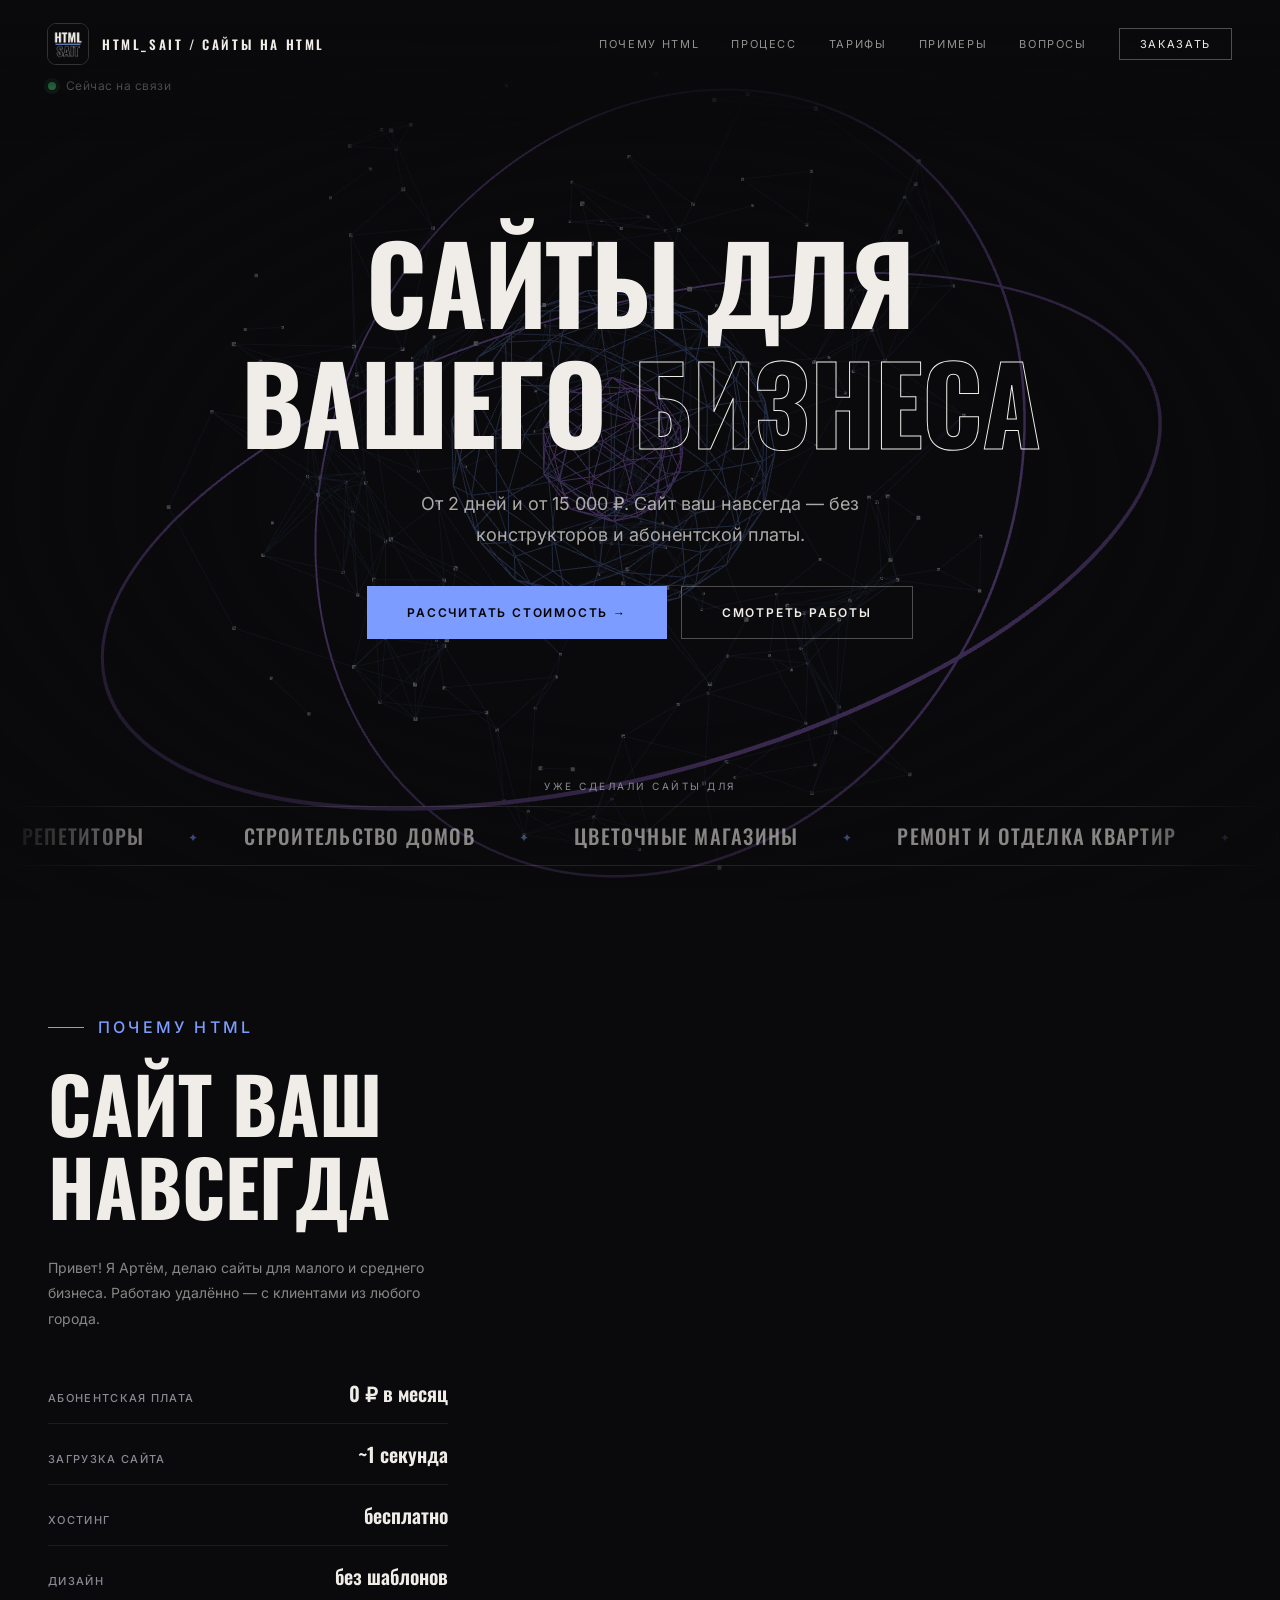
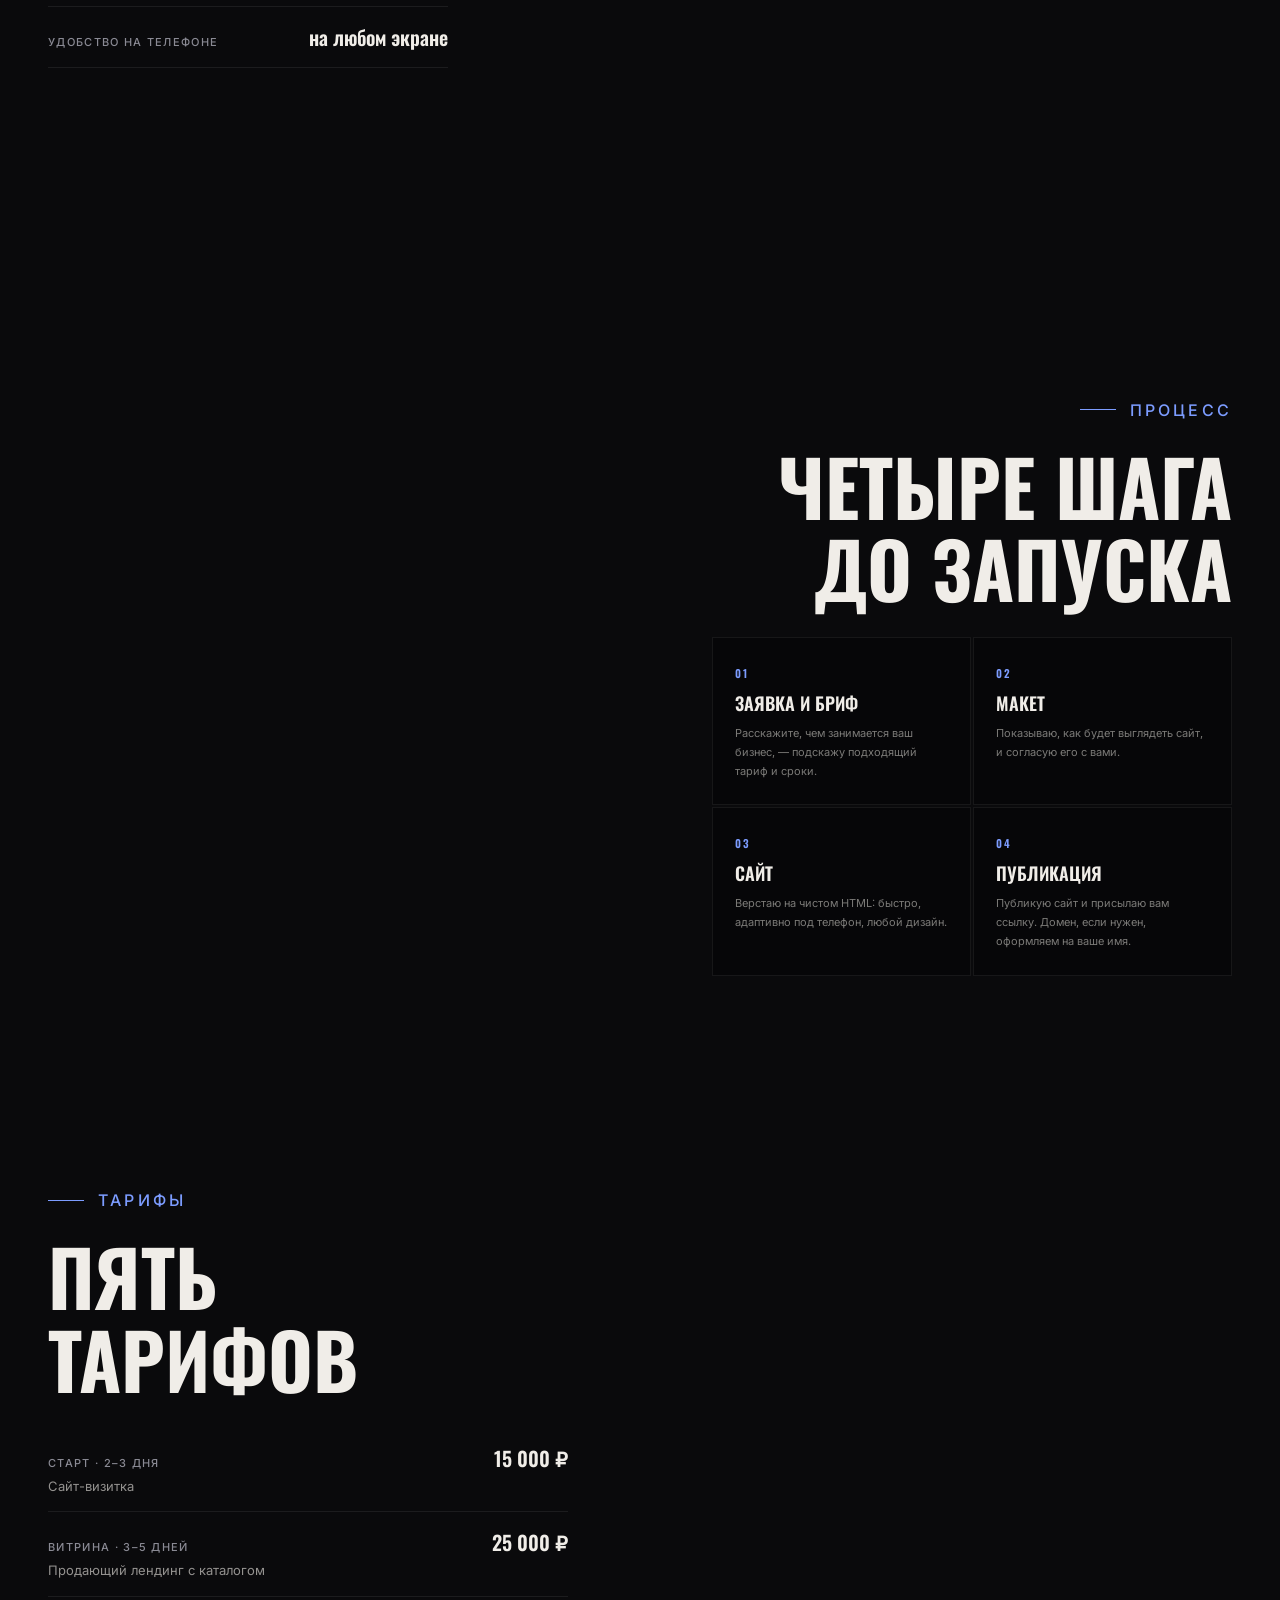
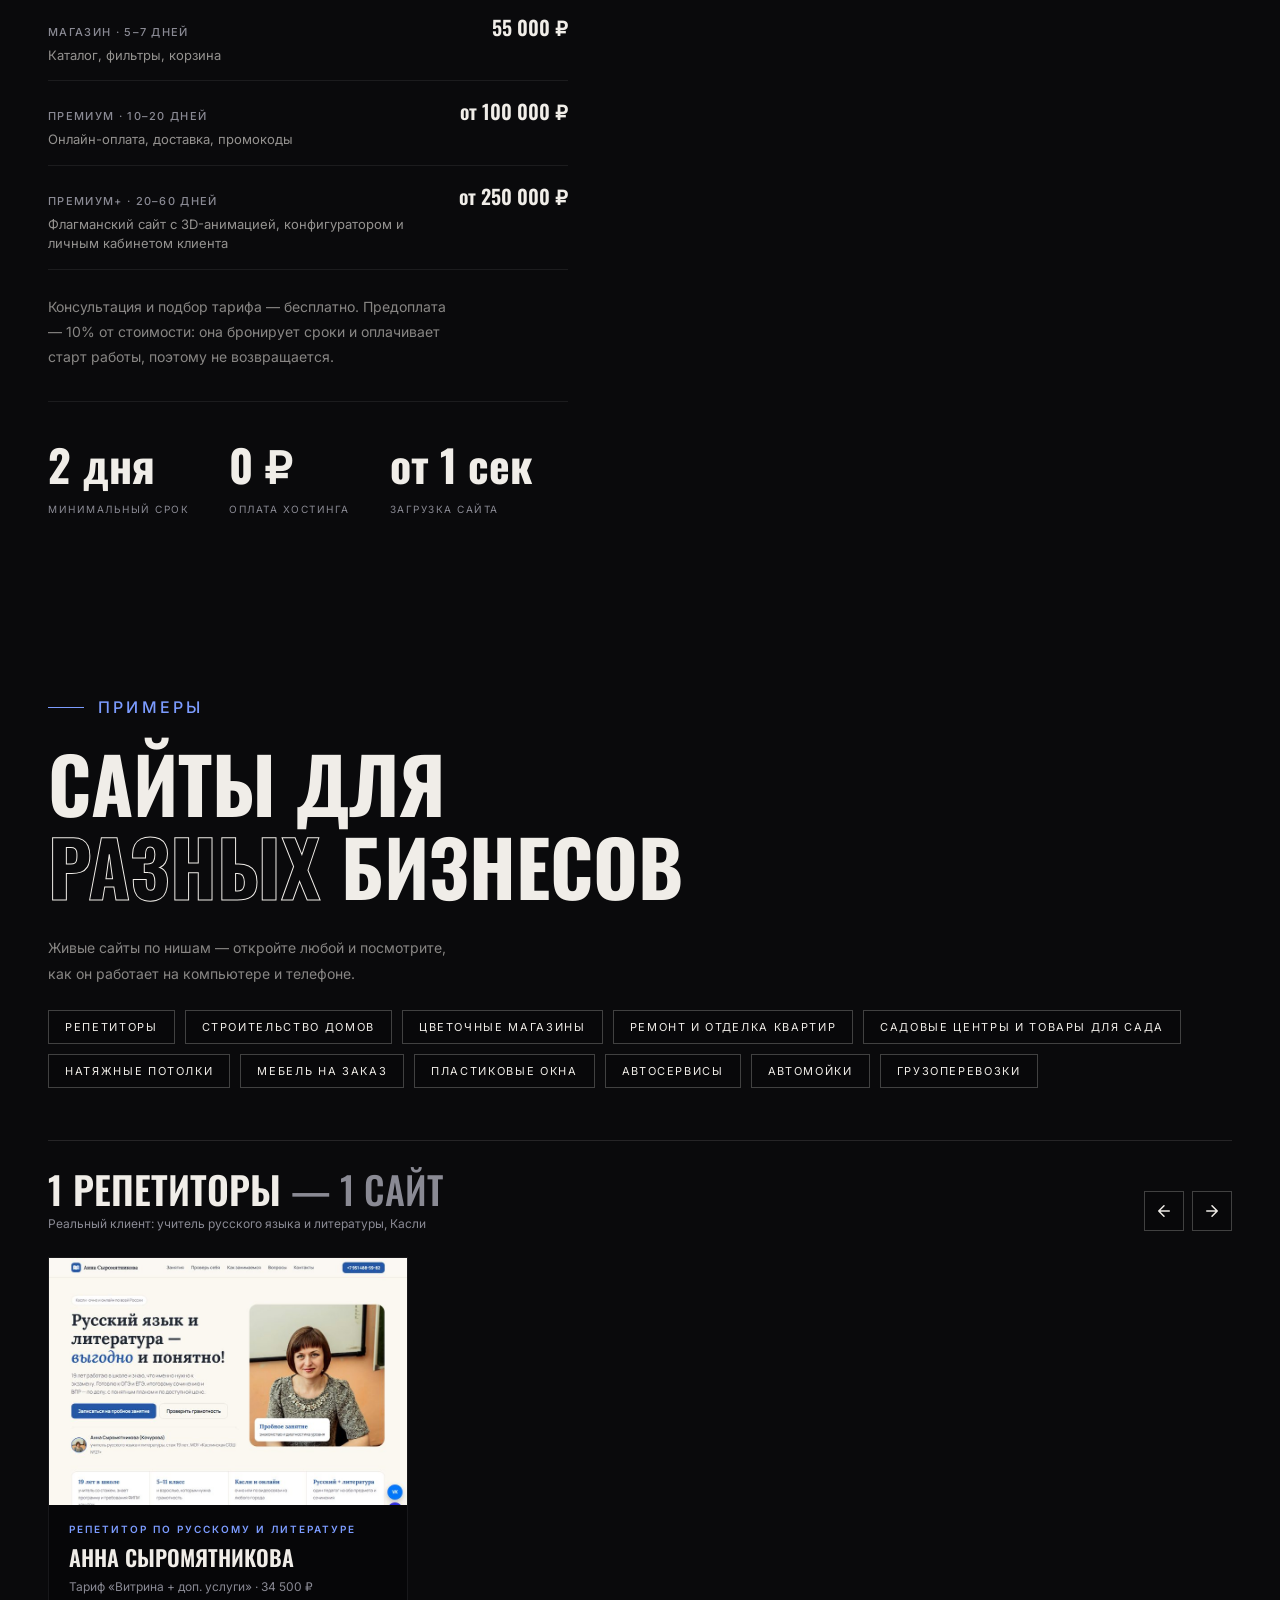
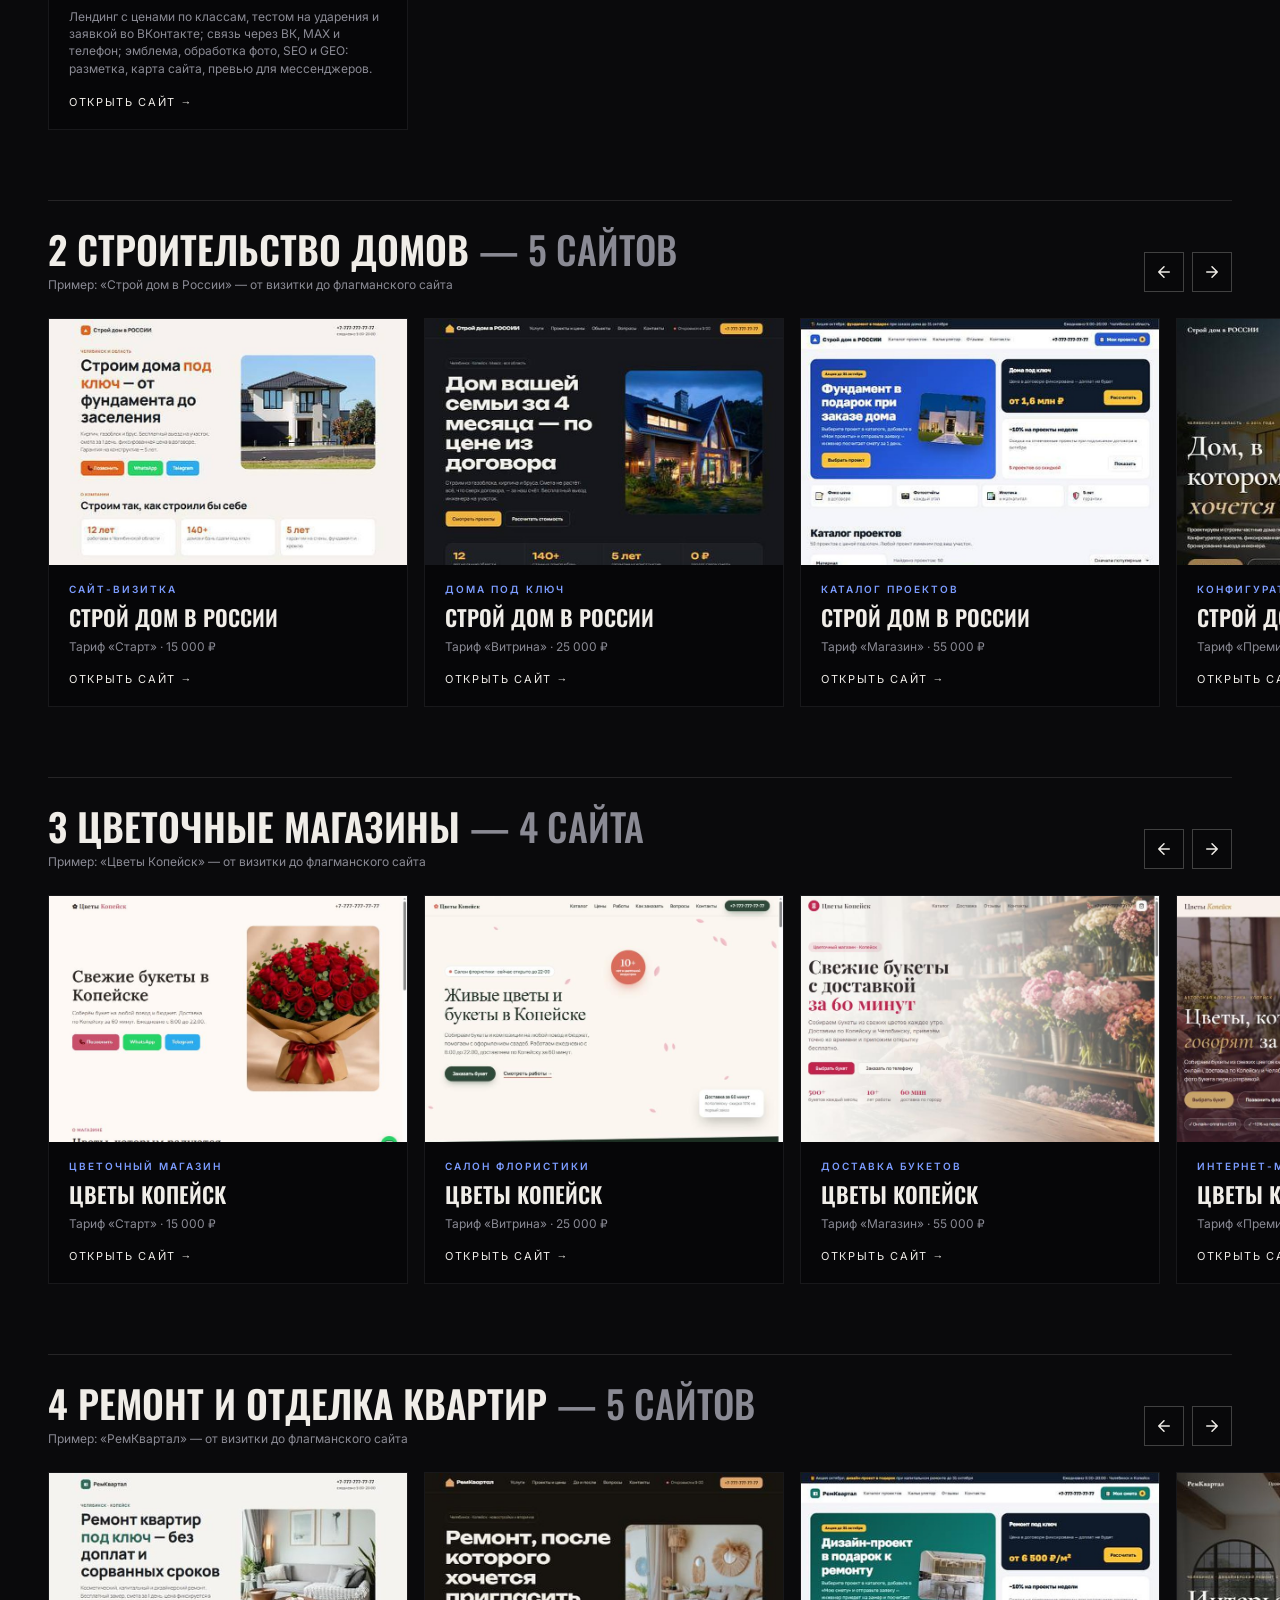
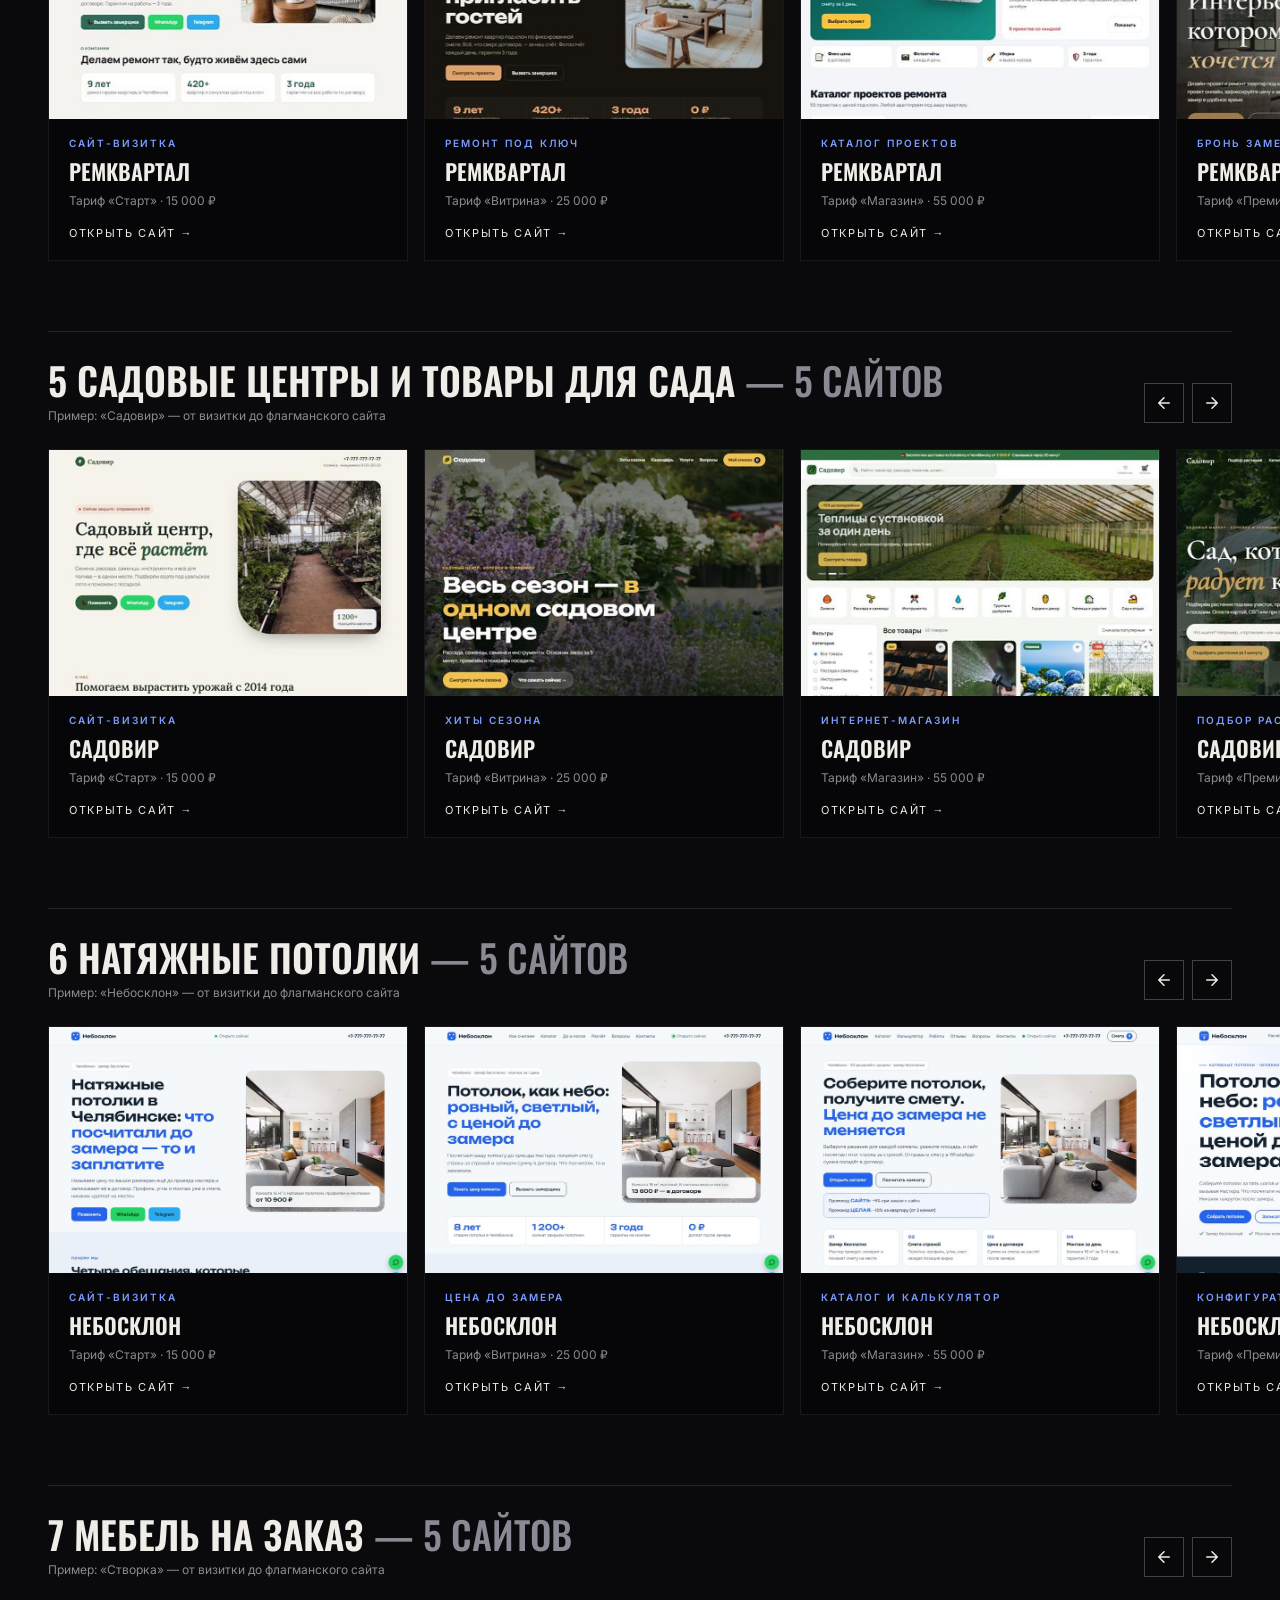
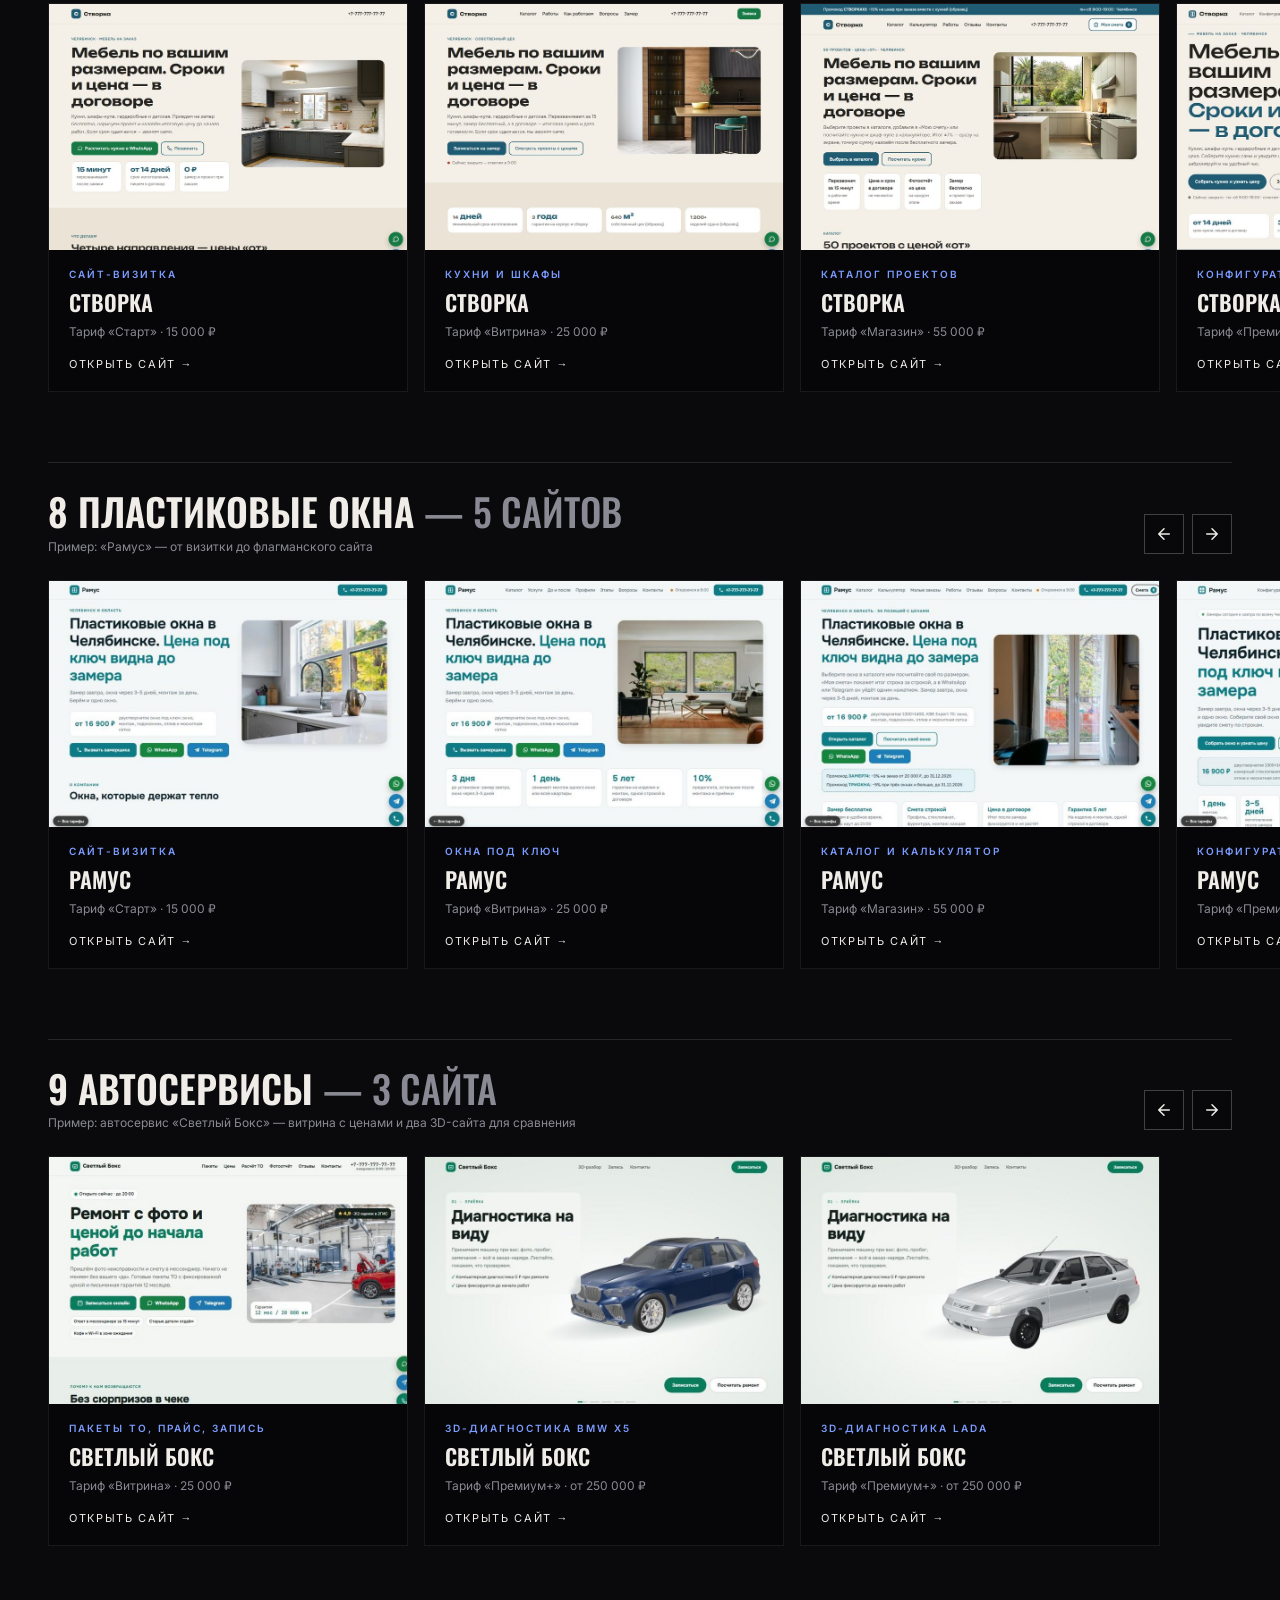
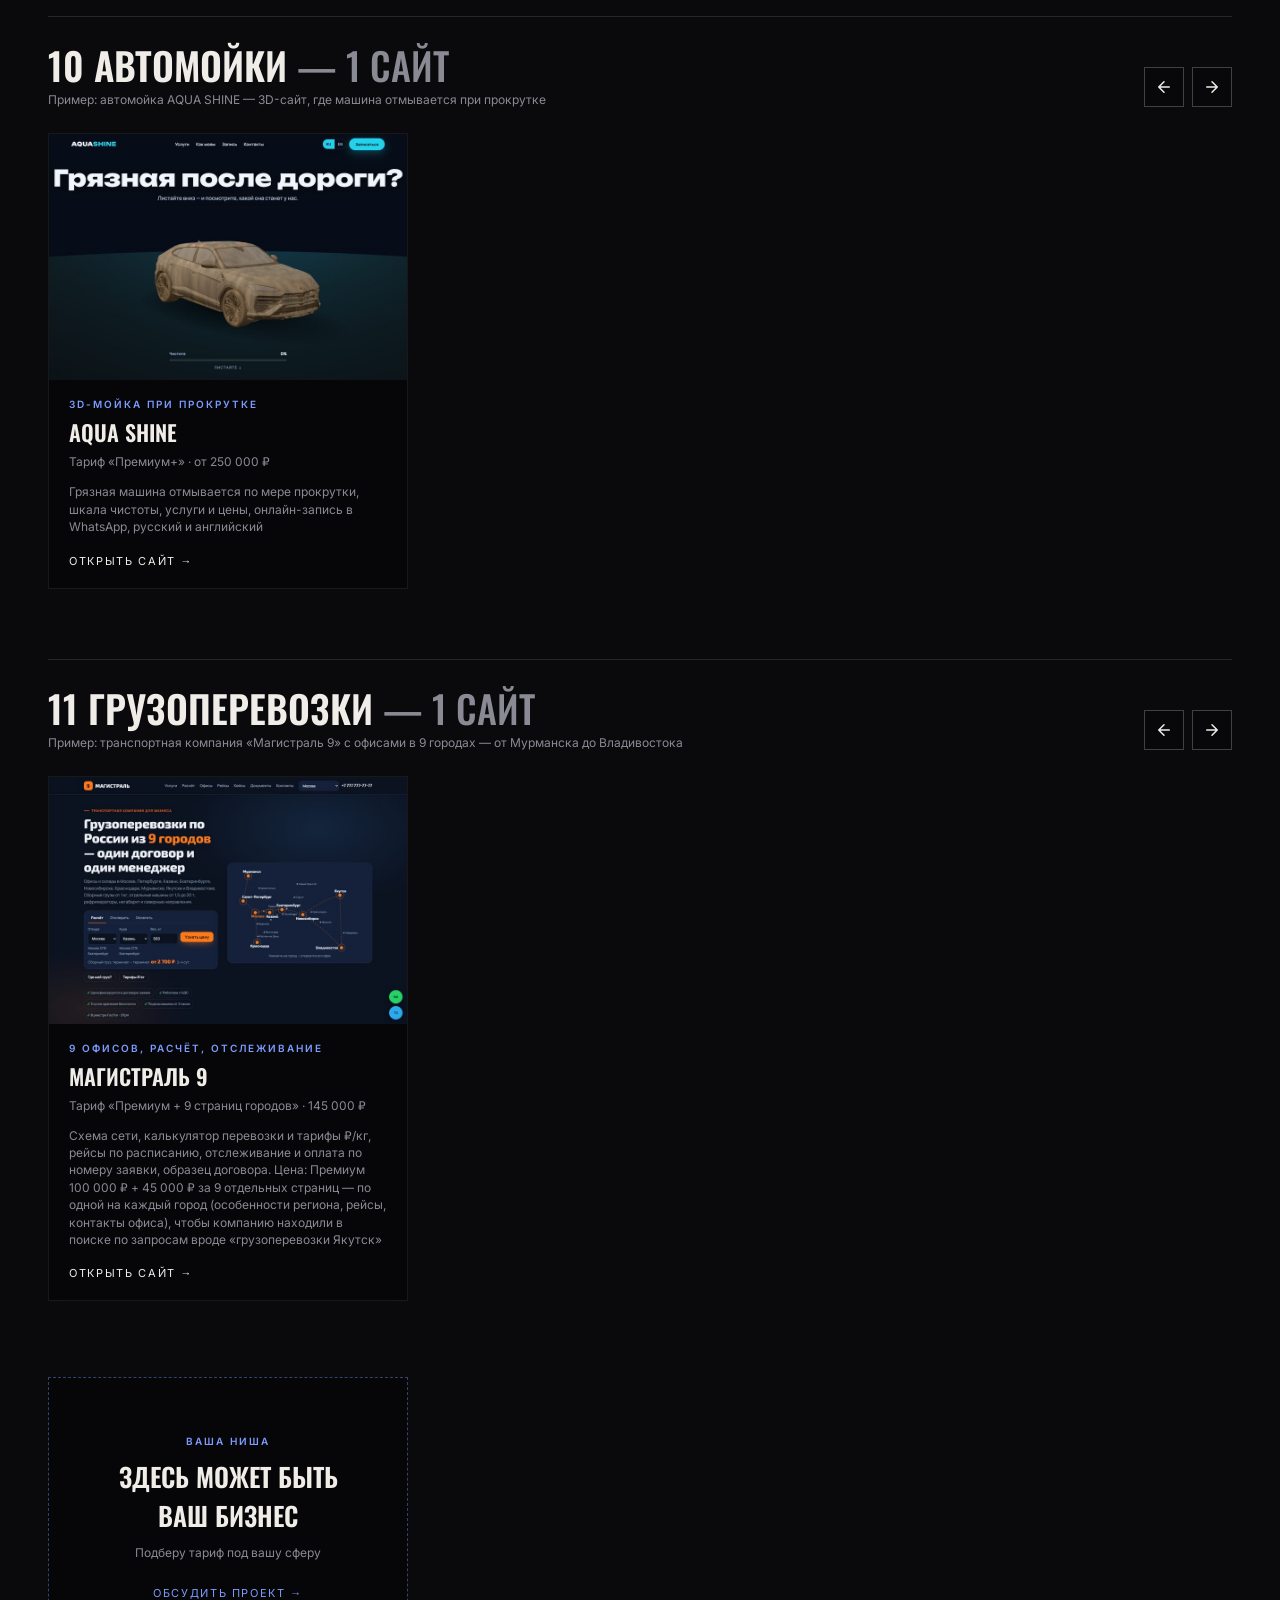
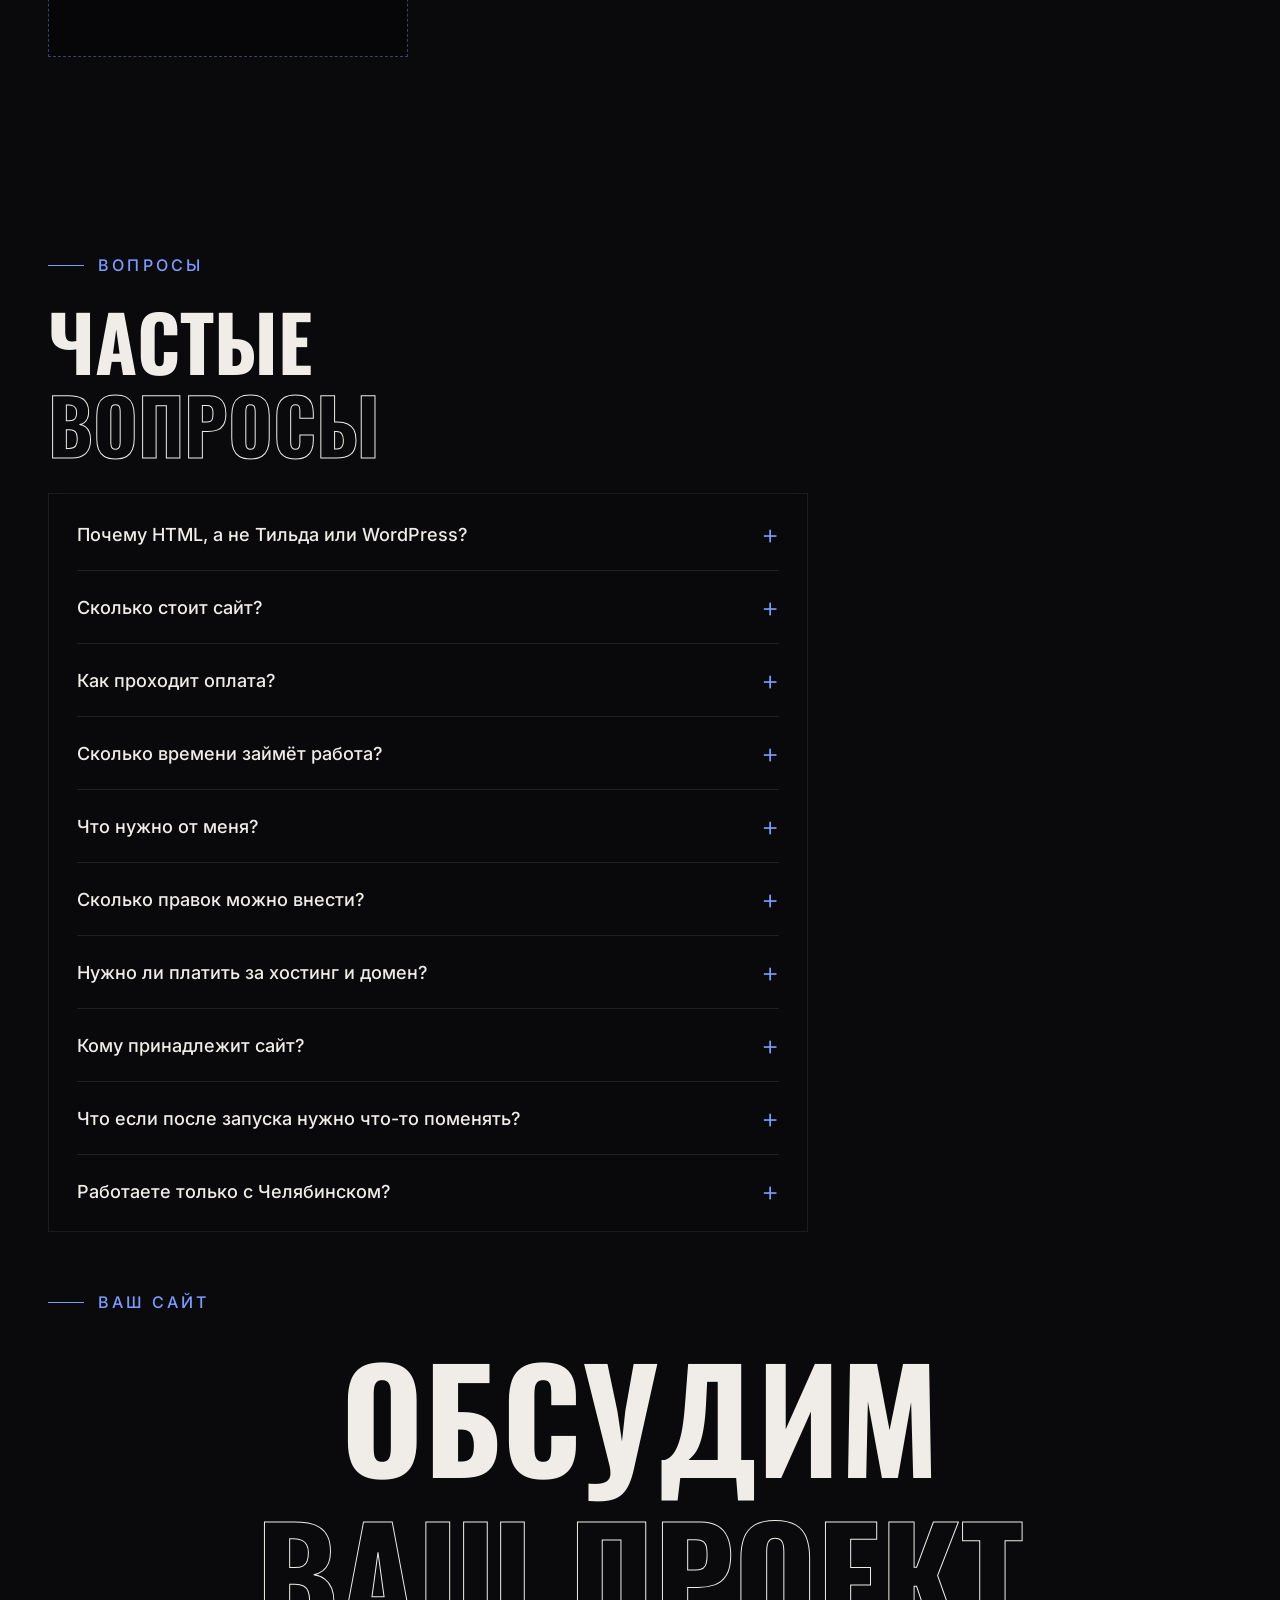
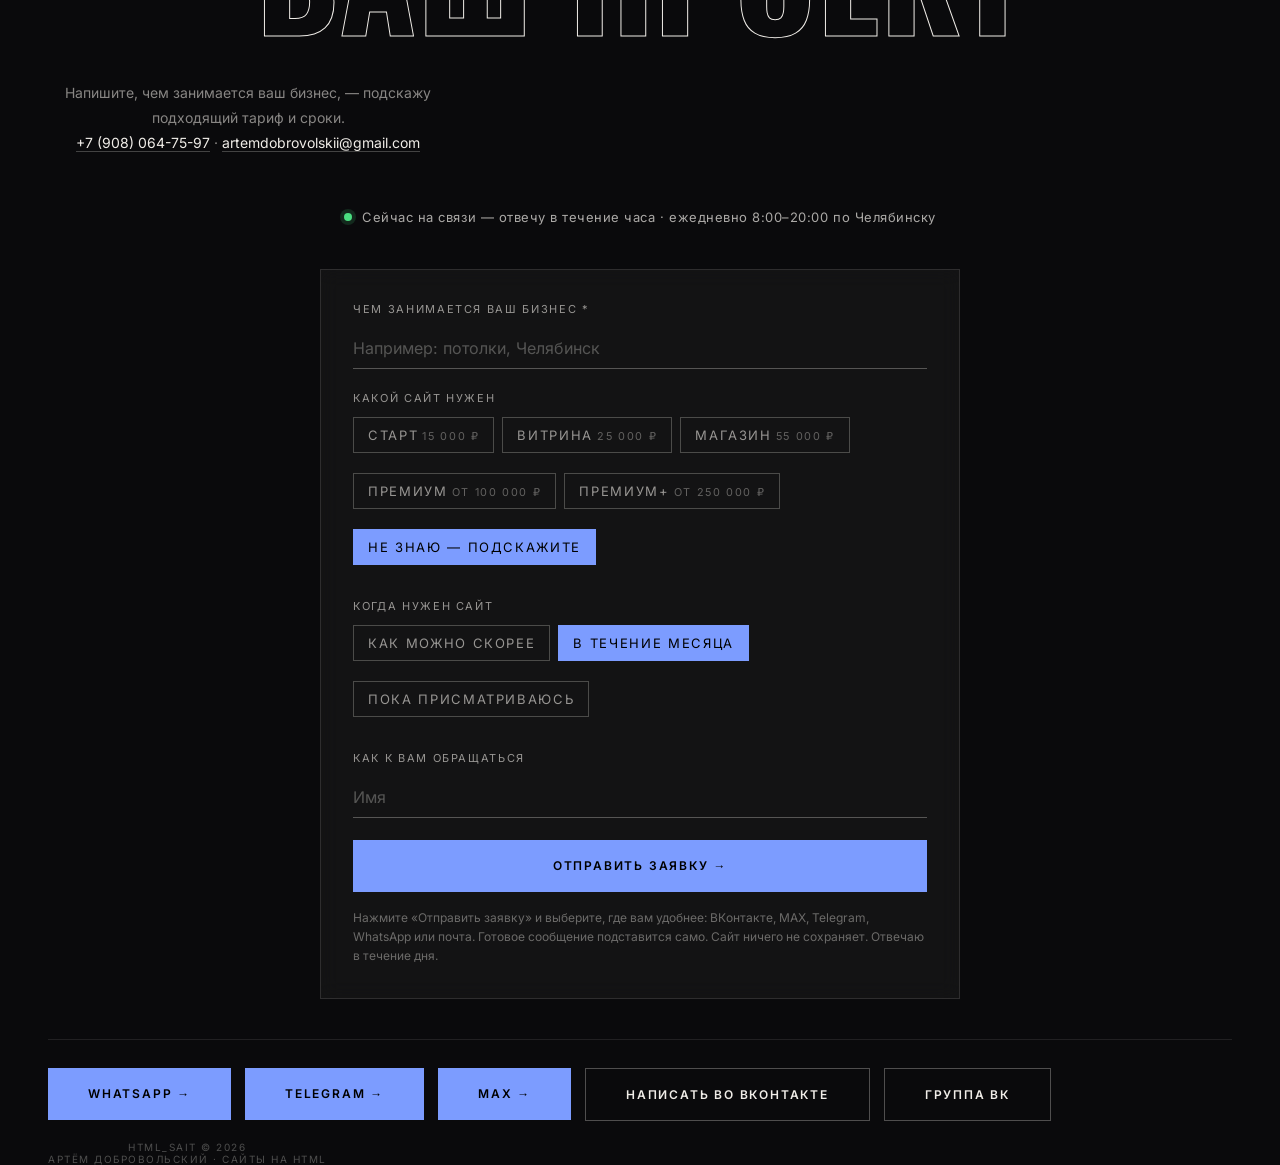
==== commit a9947ce5: "Портфолио: ниша «Грузоперевозки» — Магистраль 9, Премиум + 9 страниц городов, 145 000 ₽" ====
--- a/index.html
+++ b/index.html
@@ -570,7 +570,10 @@
   {niche:'3D-диагностика LADA',tariff:'Премиум+',price:'от 250 000 ₽',url:'https://artemdobrovolskii1-bit.github.io/Avtoservis/',img:'img/avto-premium-plus.jpg'}]},
  {id:'n-moyka',title:'Автомойки',company:'AQUA SHINE',sub:'Пример: автомойка AQUA SHINE — 3D-сайт, где машина отмывается при прокрутке',works:[
   {niche:'3D-мойка при прокрутке',tariff:'Премиум+',price:'от 250 000 ₽',url:'https://artemdobrovolskii1-bit.github.io/avtomoyka-3d/',img:'img/avtomoyka-3d.jpg',
-   desc:'Грязная машина отмывается по мере прокрутки, шкала чистоты, услуги и цены, онлайн-запись в WhatsApp, русский и английский'}]}
+   desc:'Грязная машина отмывается по мере прокрутки, шкала чистоты, услуги и цены, онлайн-запись в WhatsApp, русский и английский'}]},
+ {id:'n-gruz',title:'Грузоперевозки',company:'Магистраль 9',sub:'Пример: транспортная компания «Магистраль 9» с офисами в 9 городах — от Мурманска до Владивостока',works:[
+  {niche:'9 офисов, расчёт, отслеживание',tariff:'Премиум + 9 страниц городов',price:'145 000 ₽',url:'https://artemdobrovolskii1-bit.github.io/gruzoperevozki-premium/',img:'img/gruz-premium.jpg',
+   desc:'Схема сети, калькулятор перевозки и тарифы ₽/кг, рейсы по расписанию, отслеживание и оплата по номеру заявки, образец договора. Цена: Премиум 100 000 ₽ + 45 000 ₽ за 9 отдельных страниц — по одной на каждый город (особенности региона, рейсы, контакты офиса), чтобы компанию находили в поиске по запросам вроде «грузоперевозки Якутск»'}]}
 ];
 // лента ниш на первом экране: собирается из NICHES, список дублируется для бесшовной прокрутки
 var mqh=NICHES.map(function(n){return '<a href="#'+n.id+'">'+n.title+'</a>'}).join('');
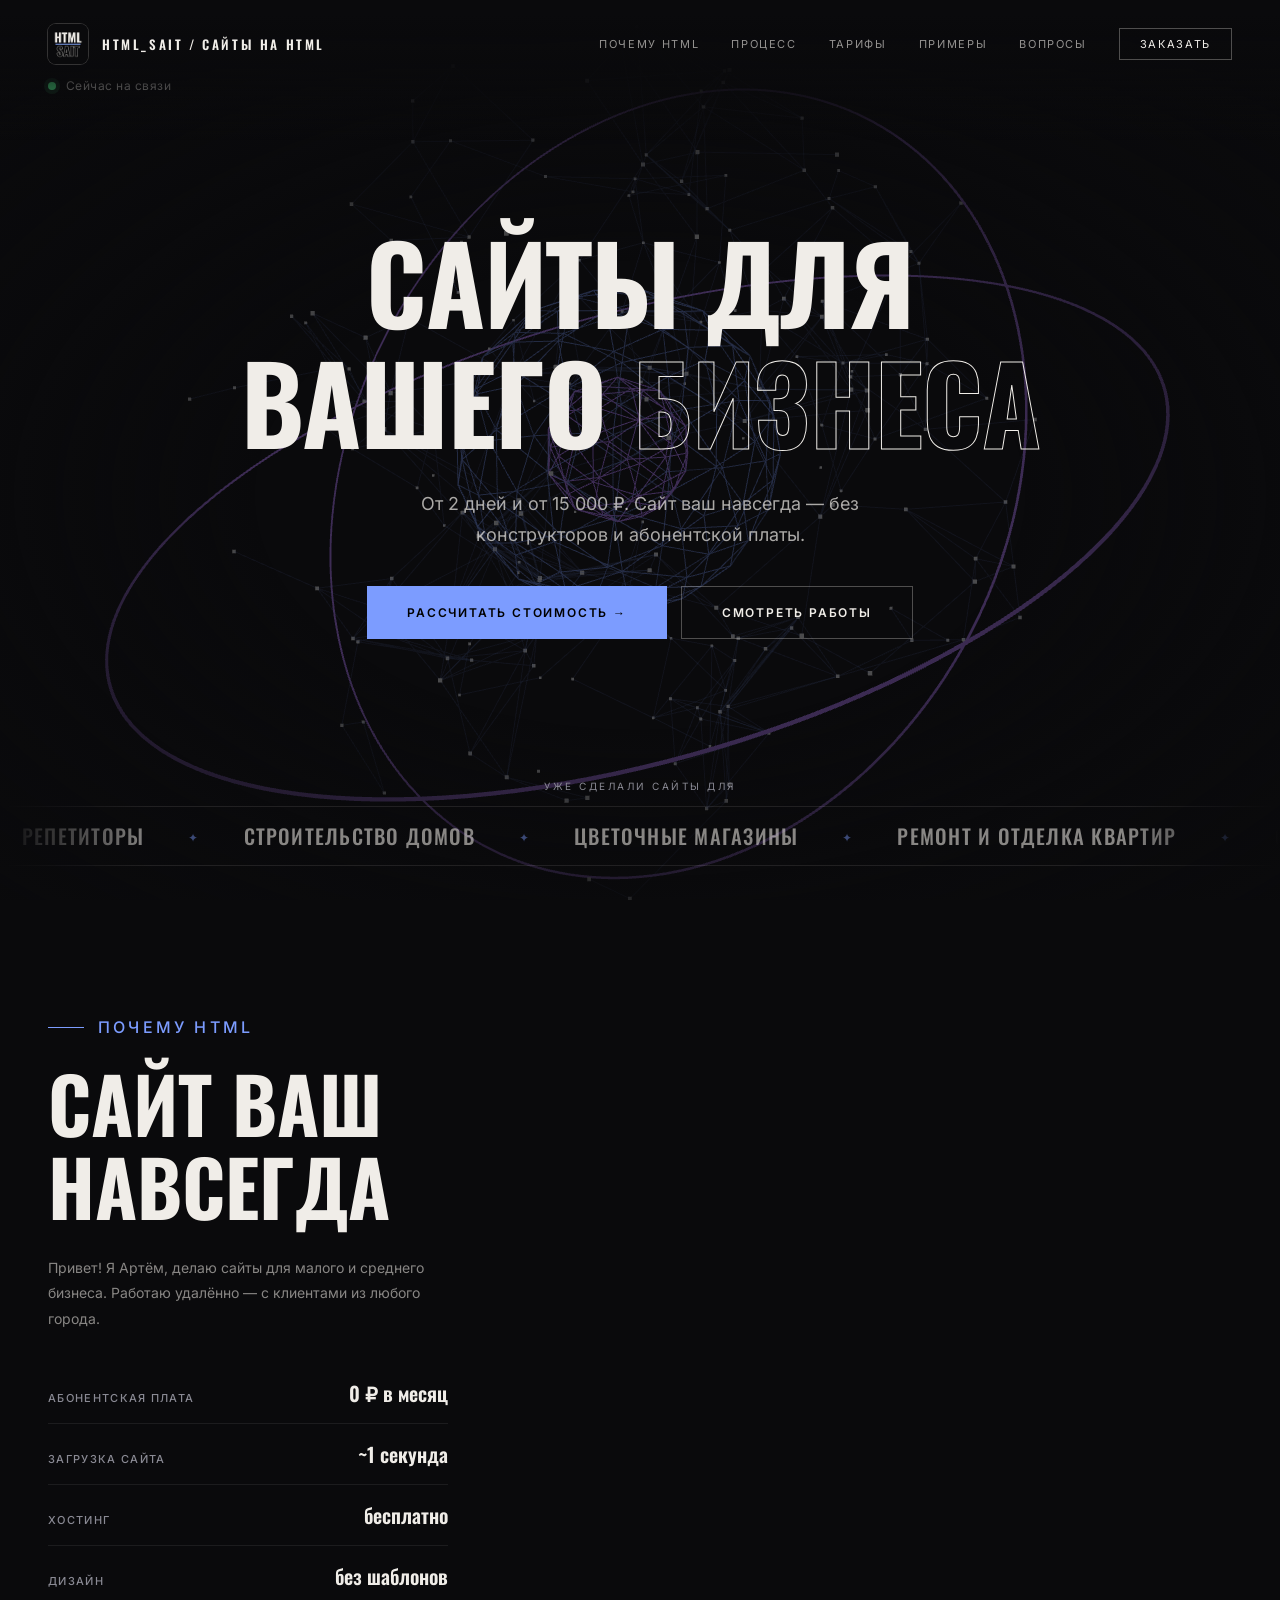
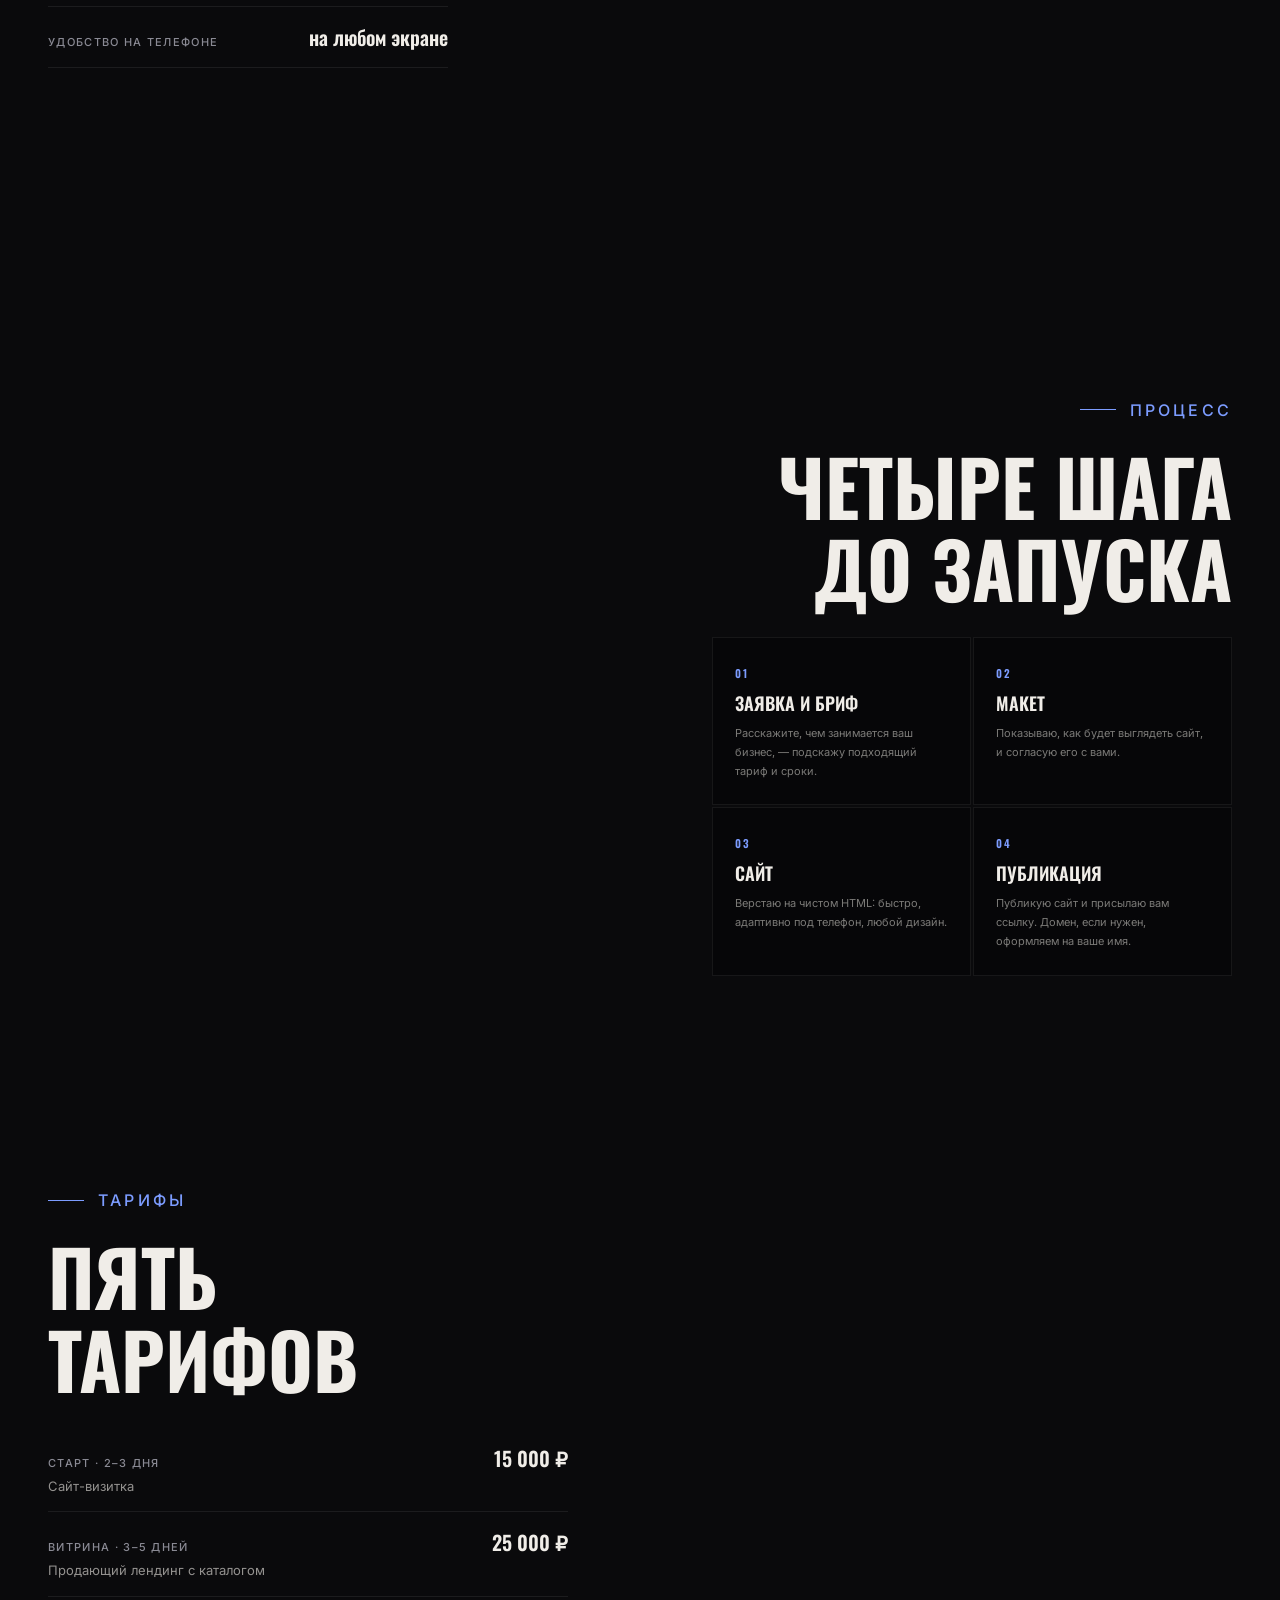
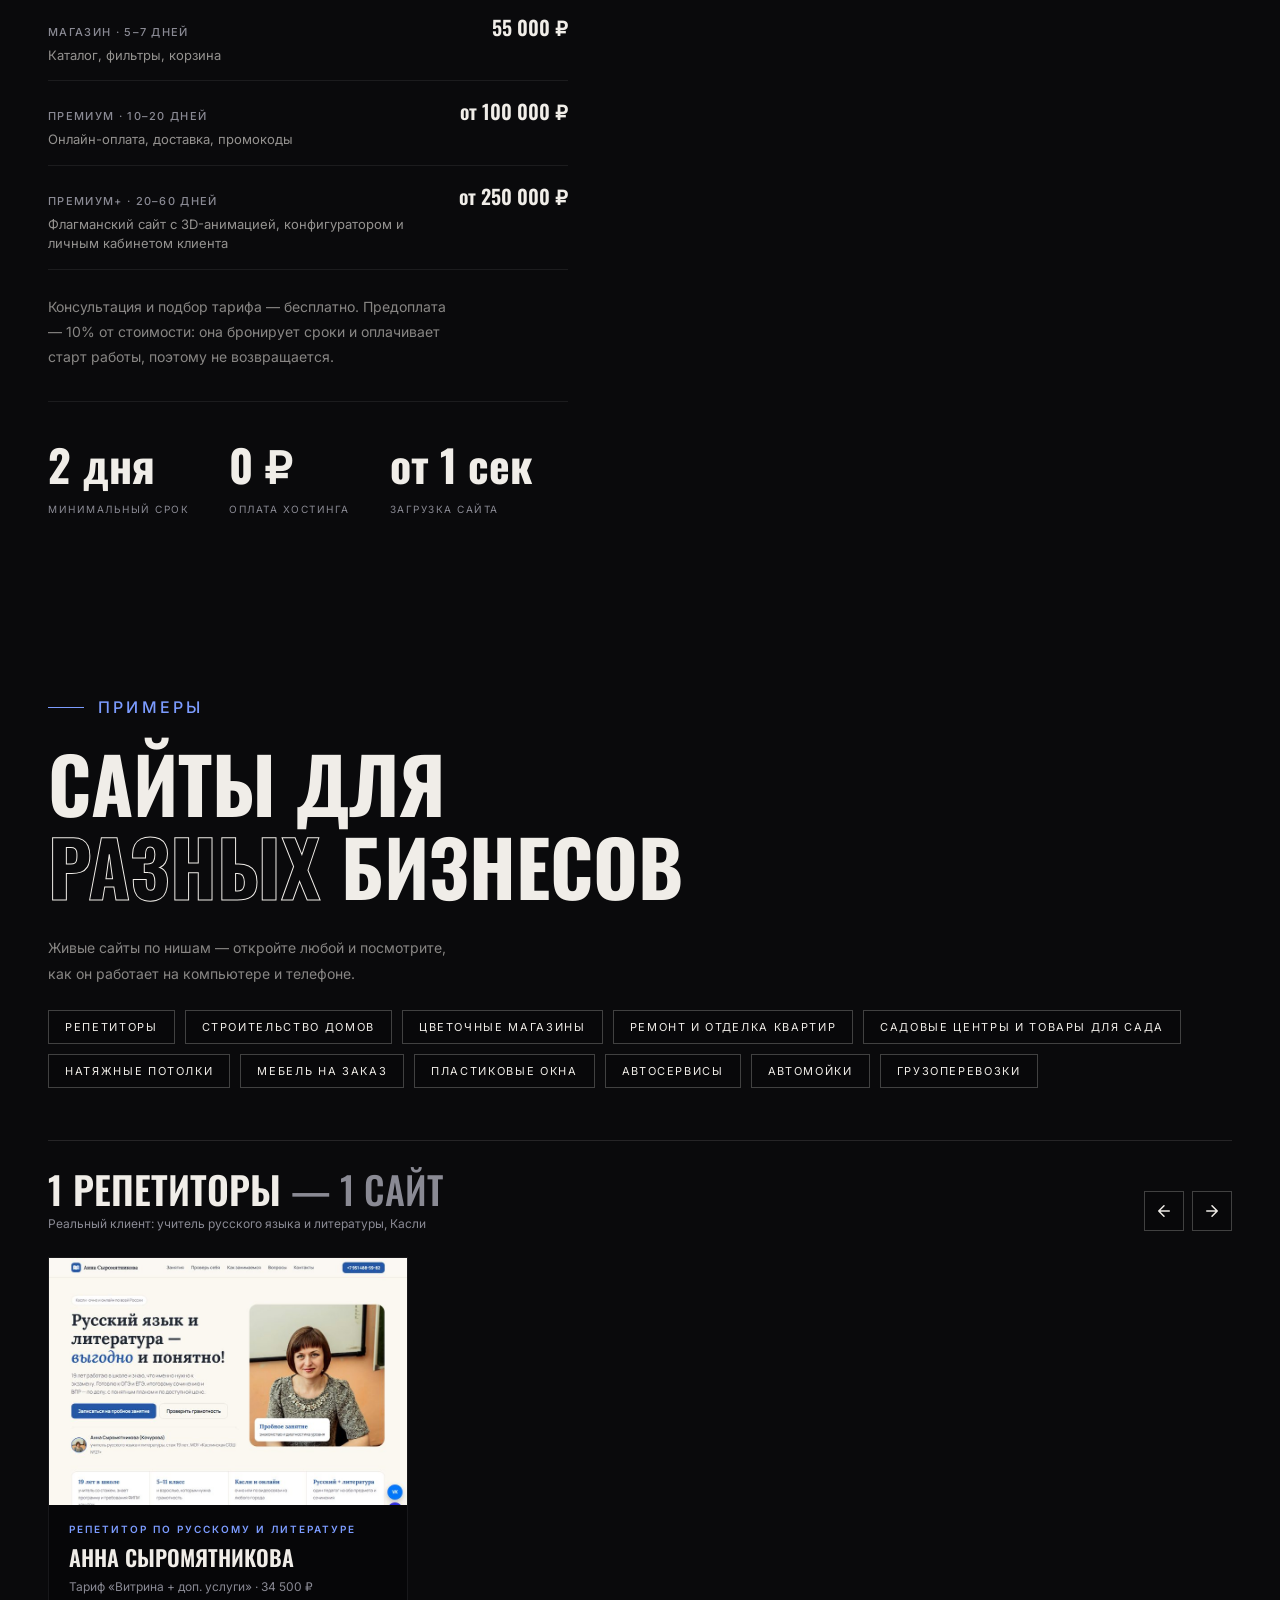
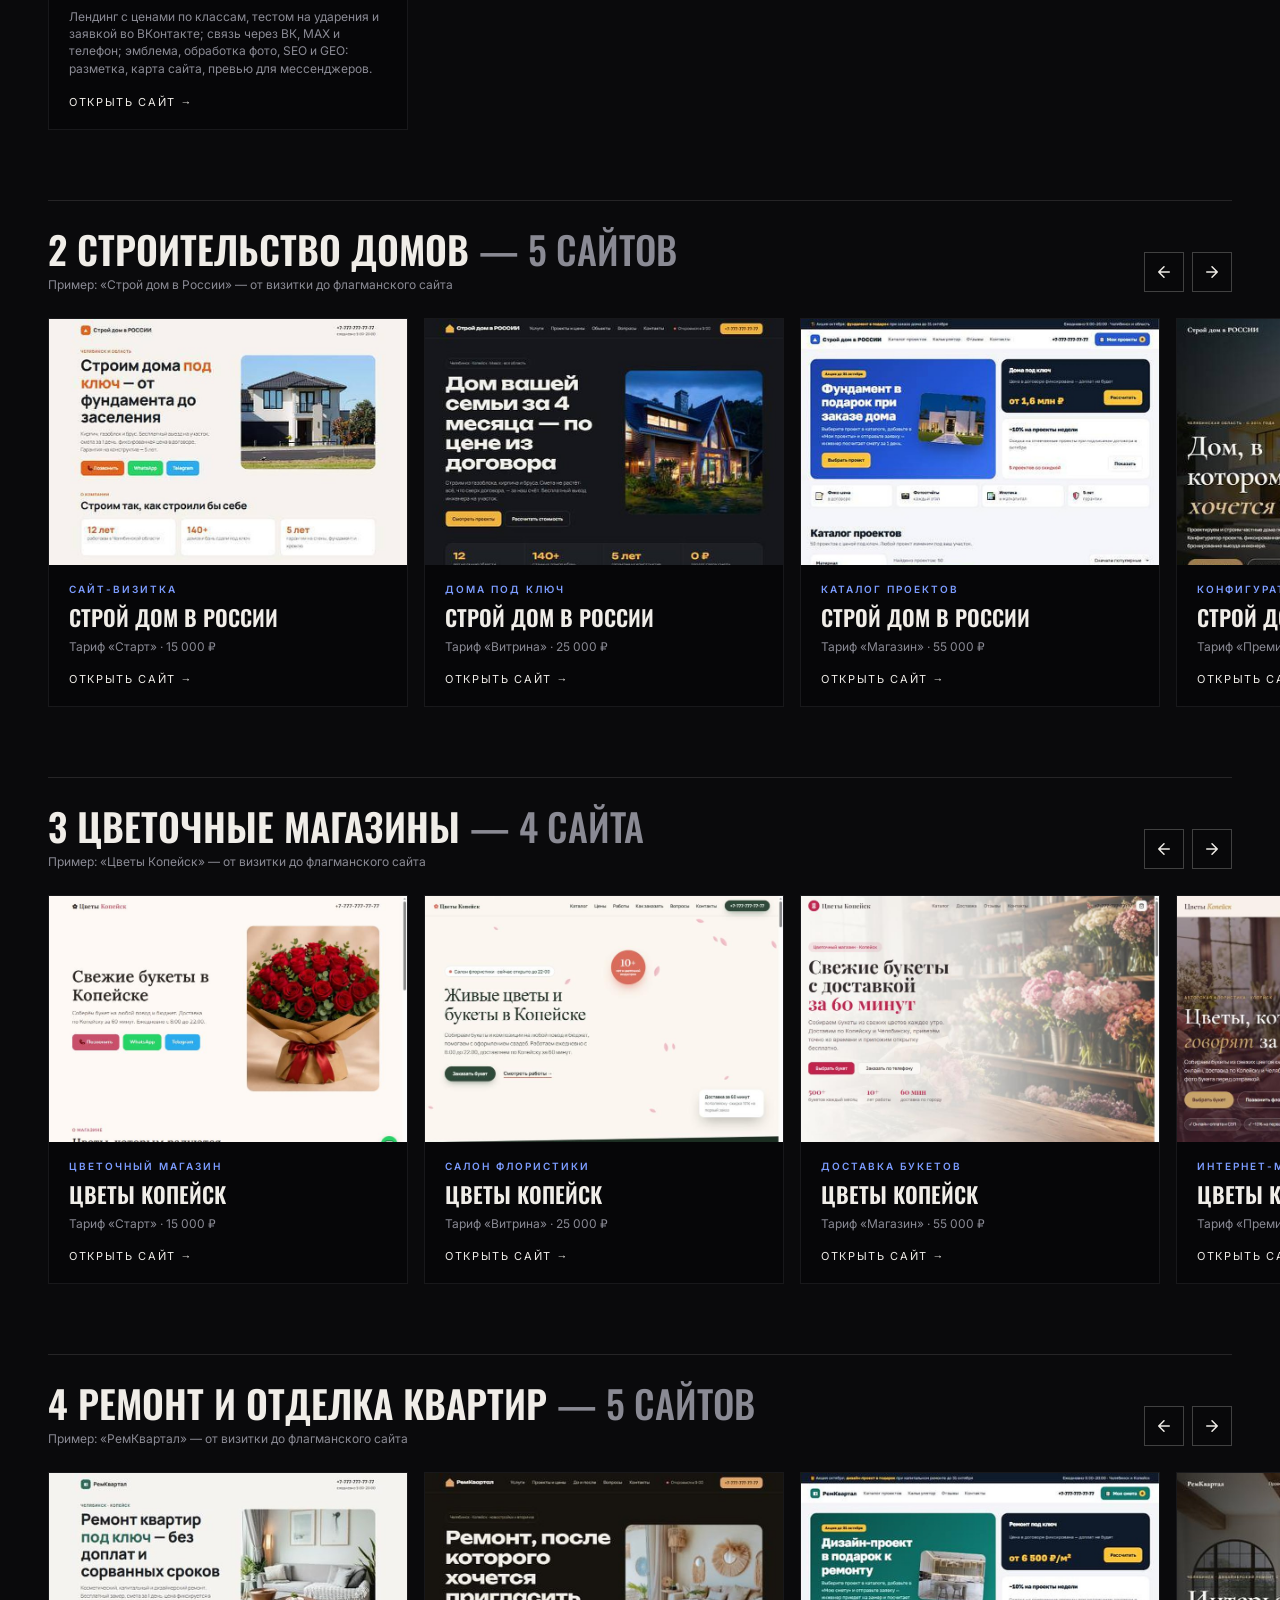
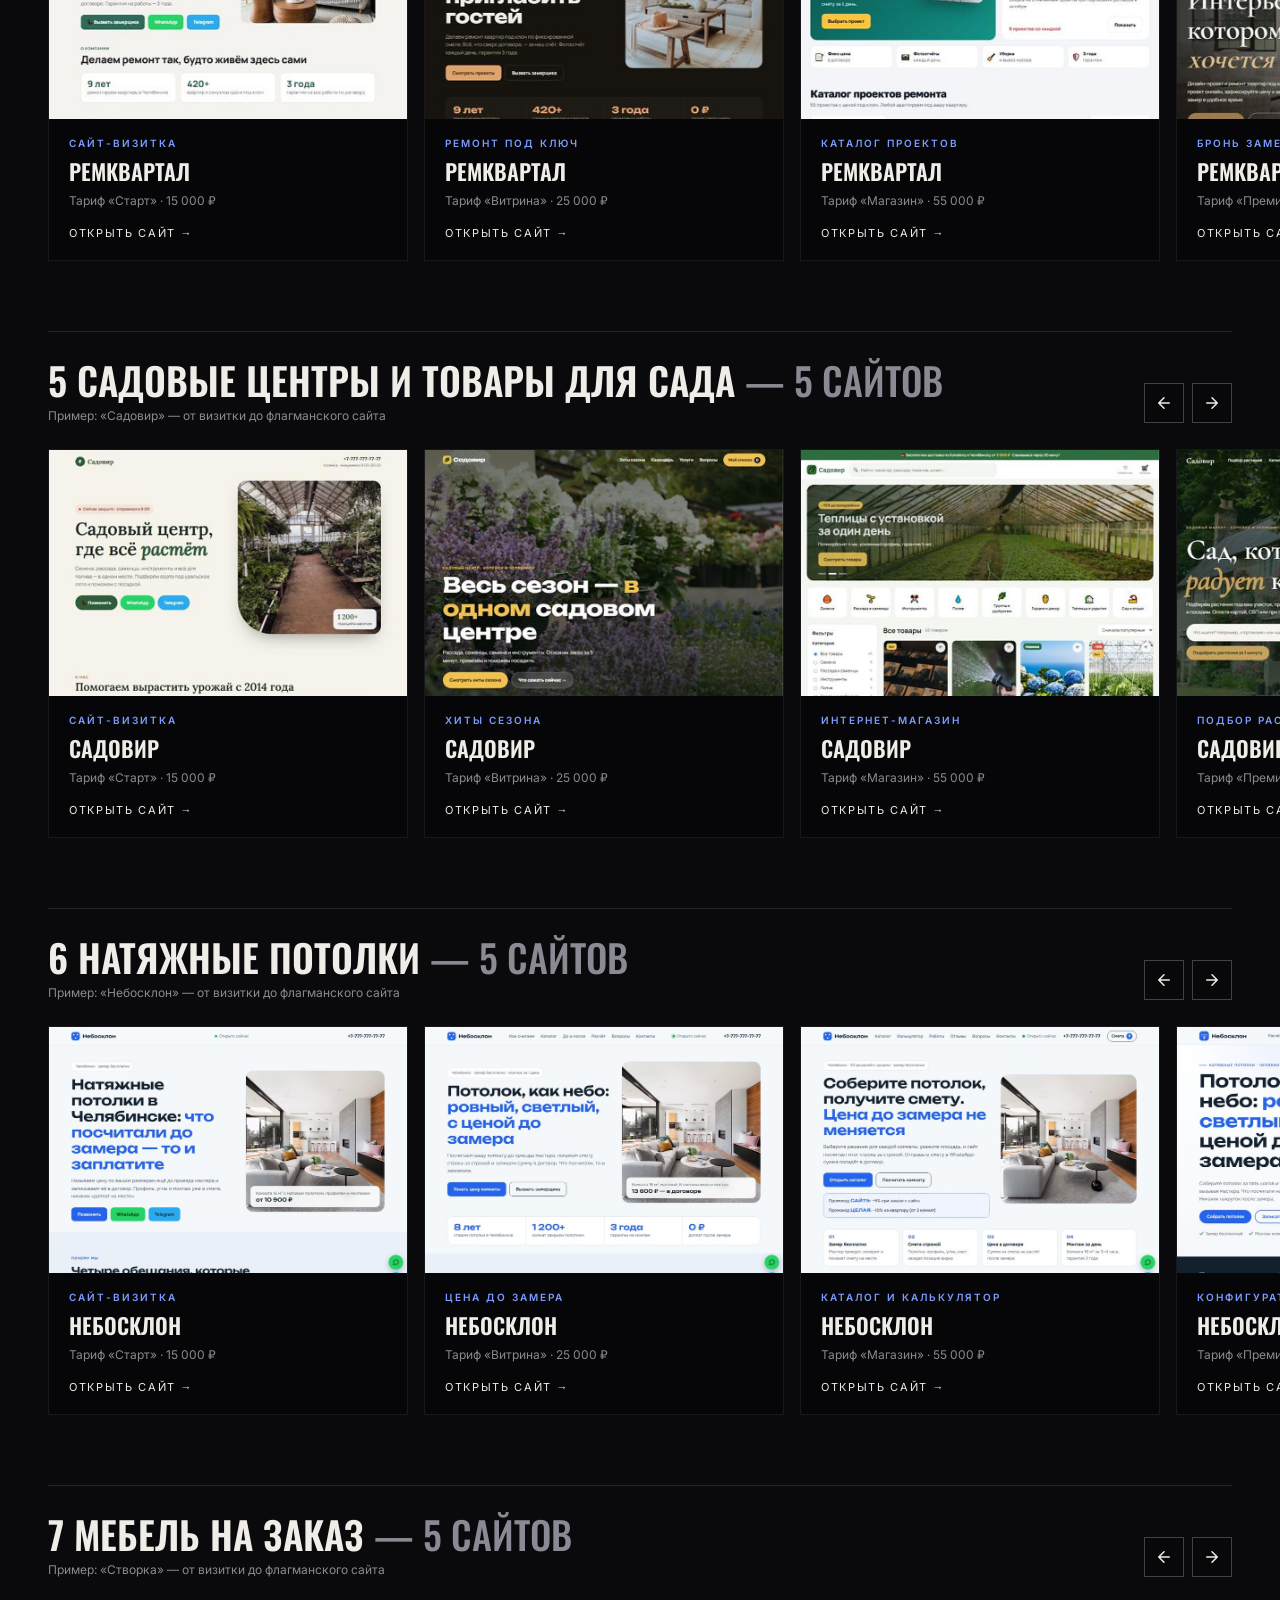
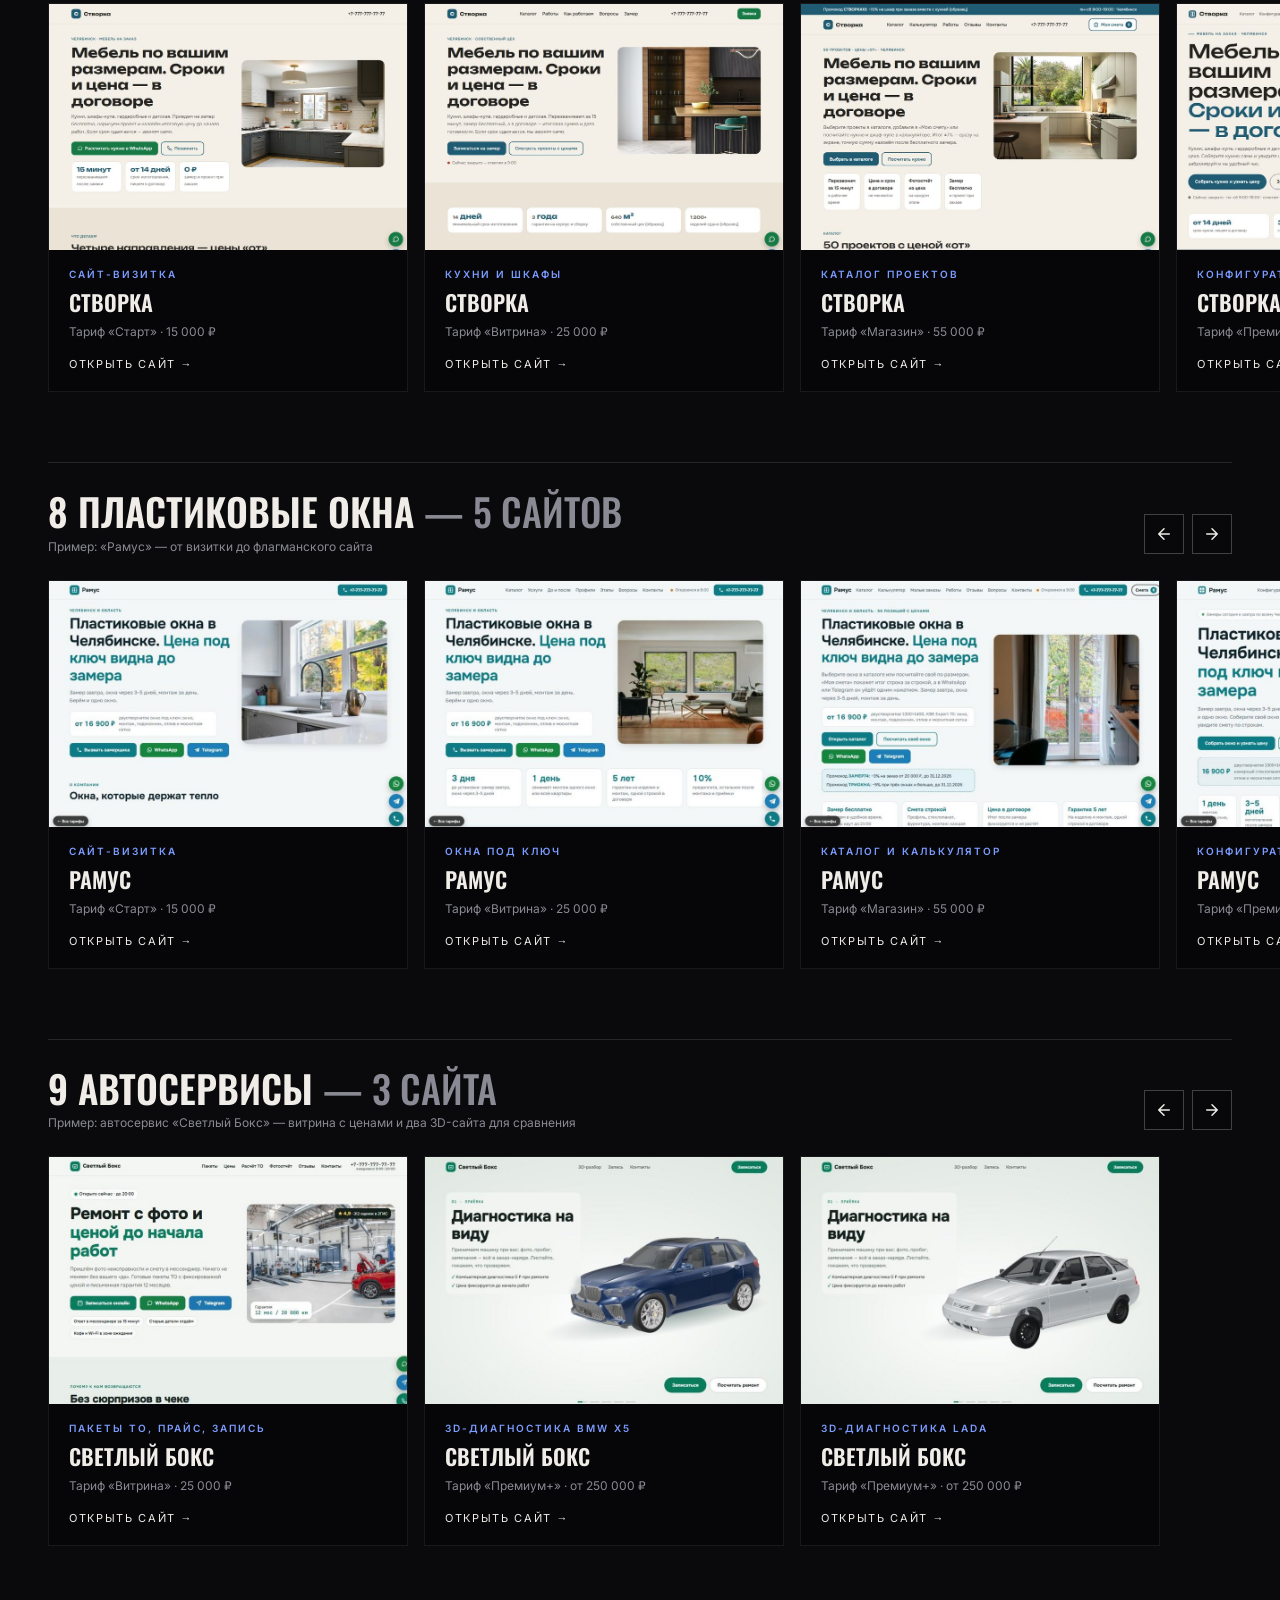
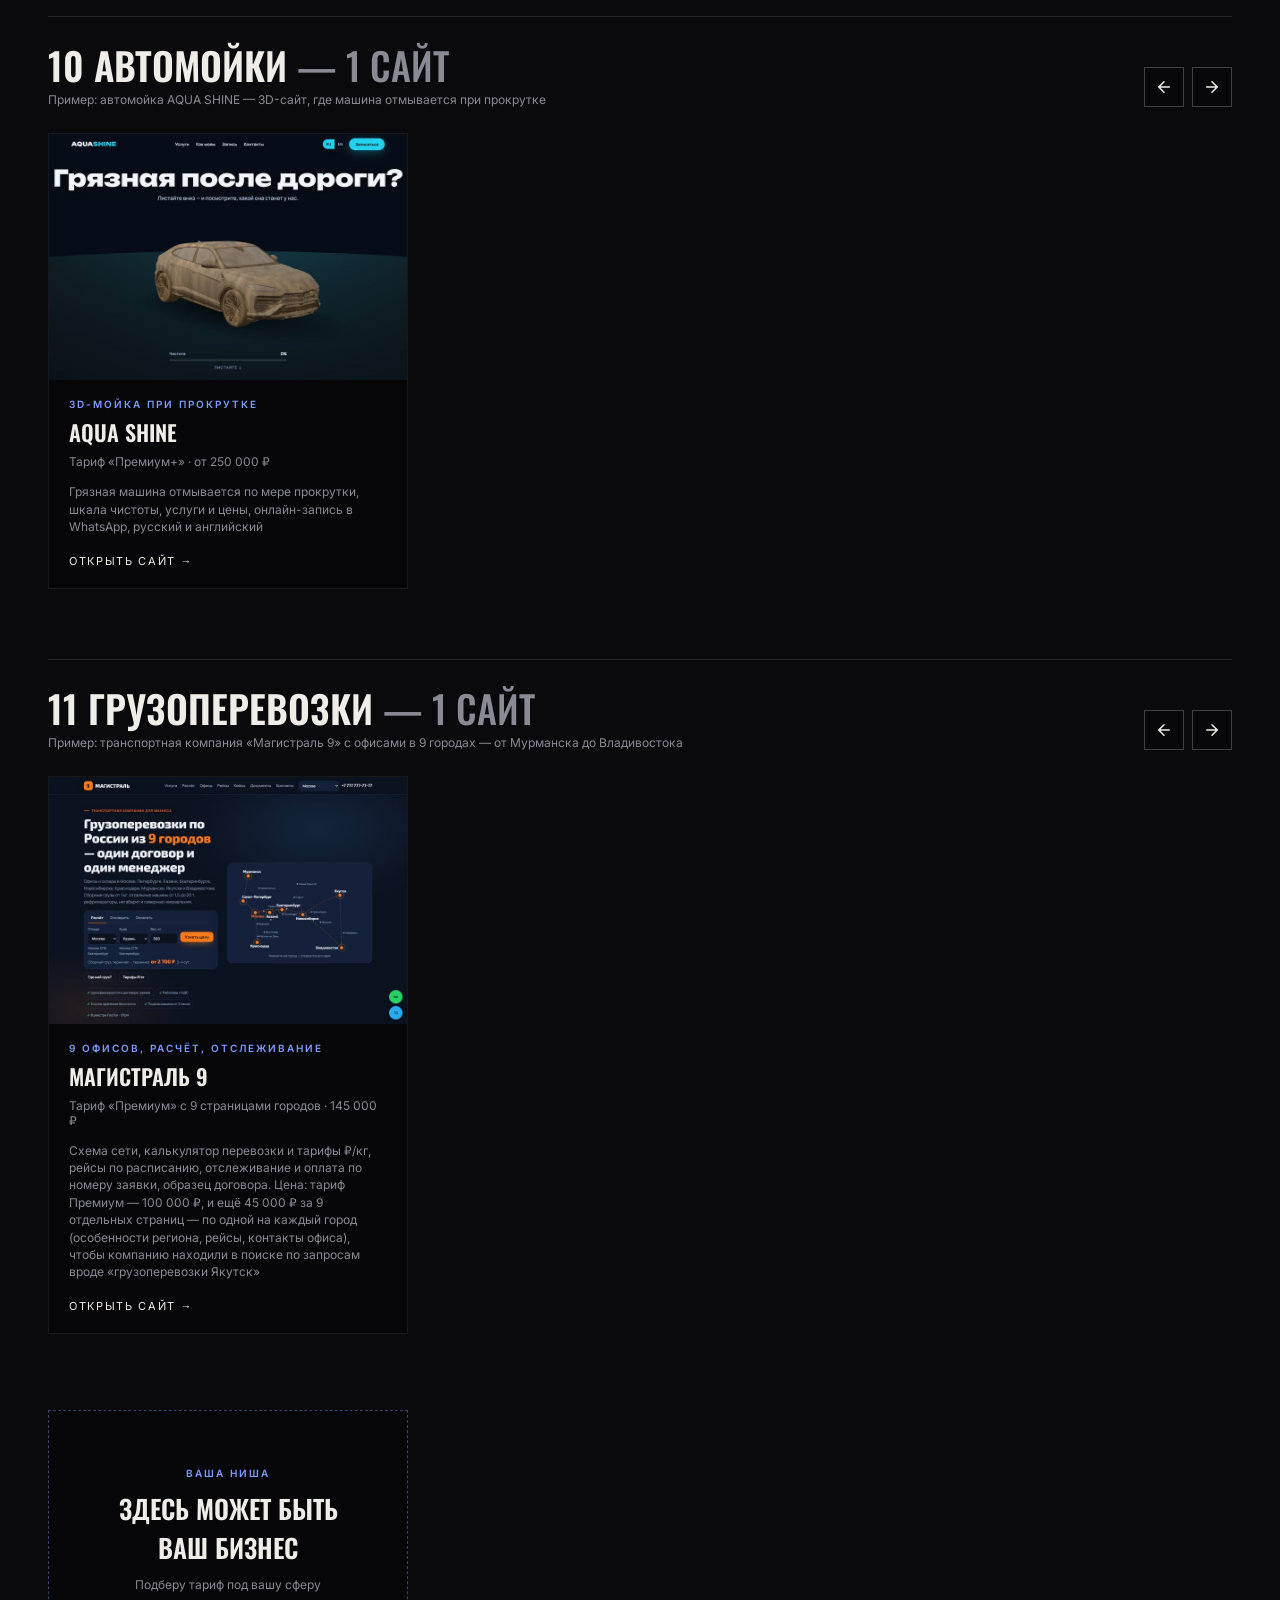
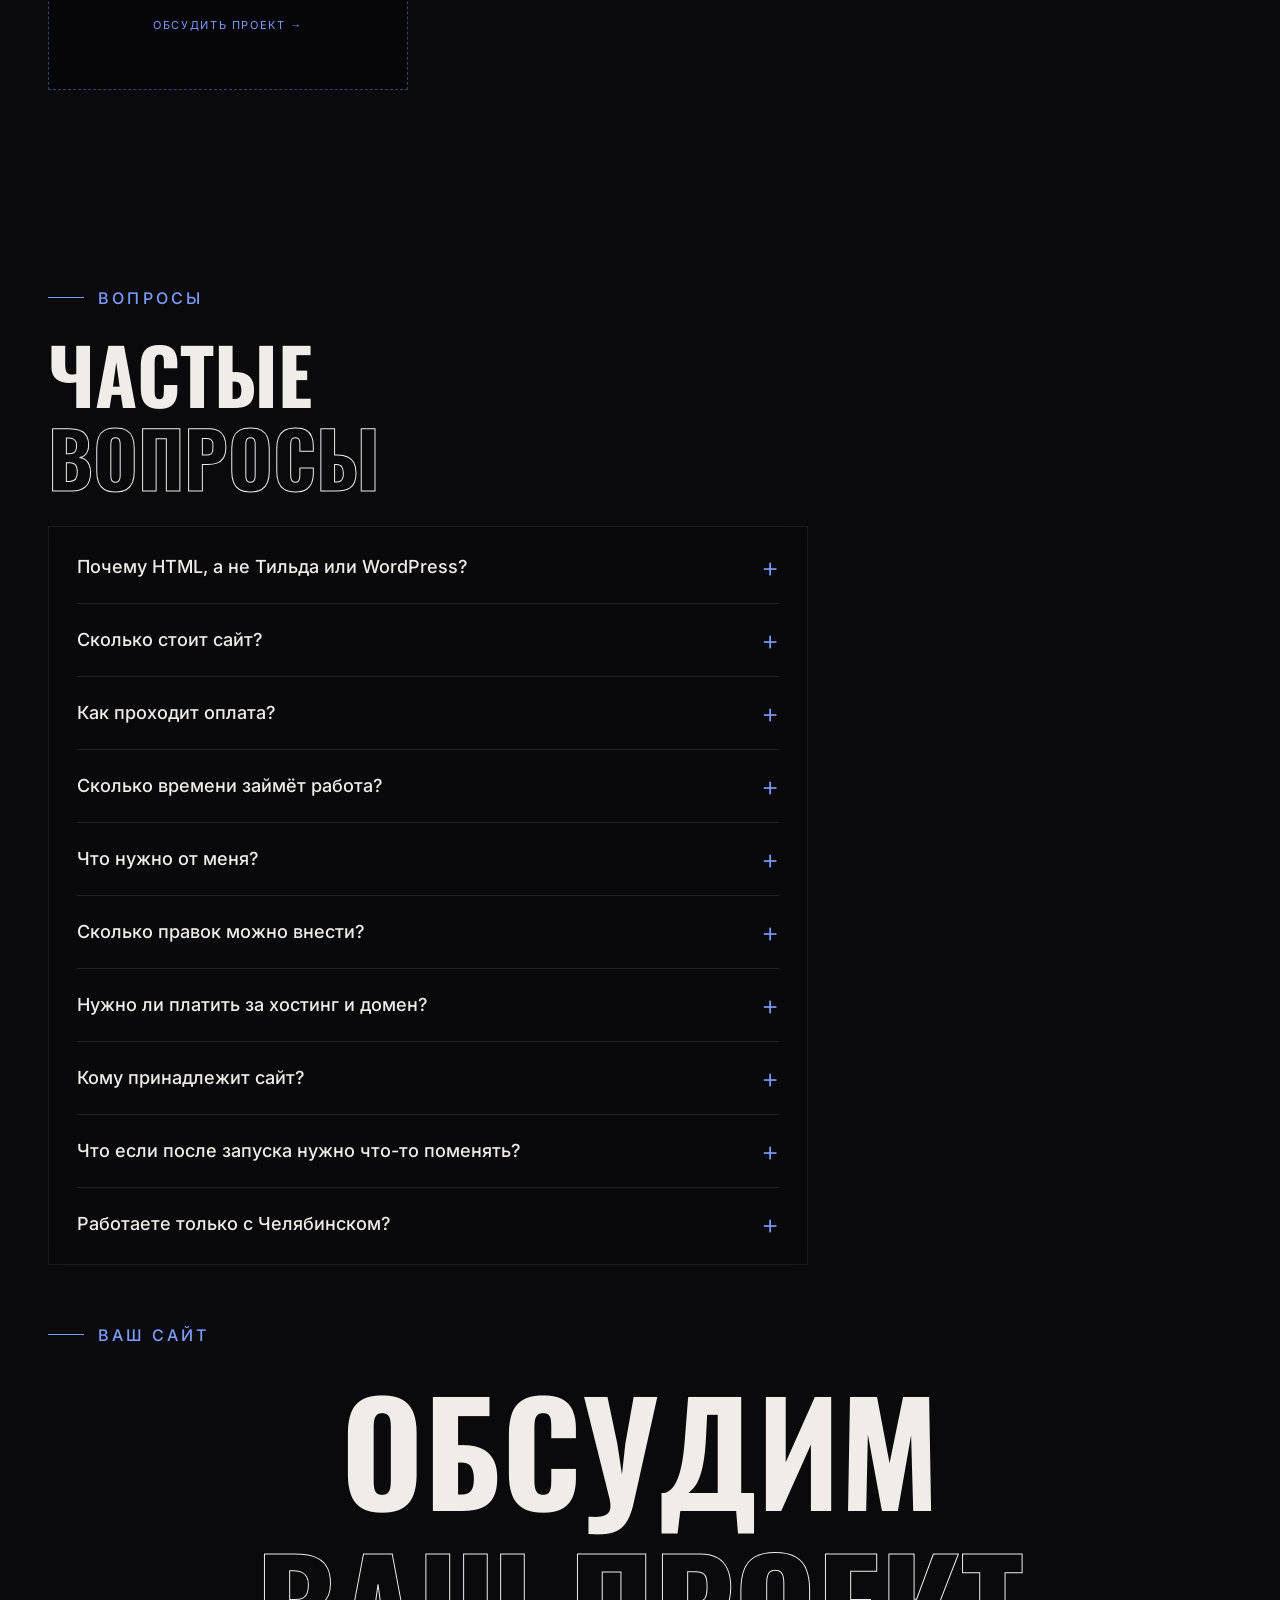
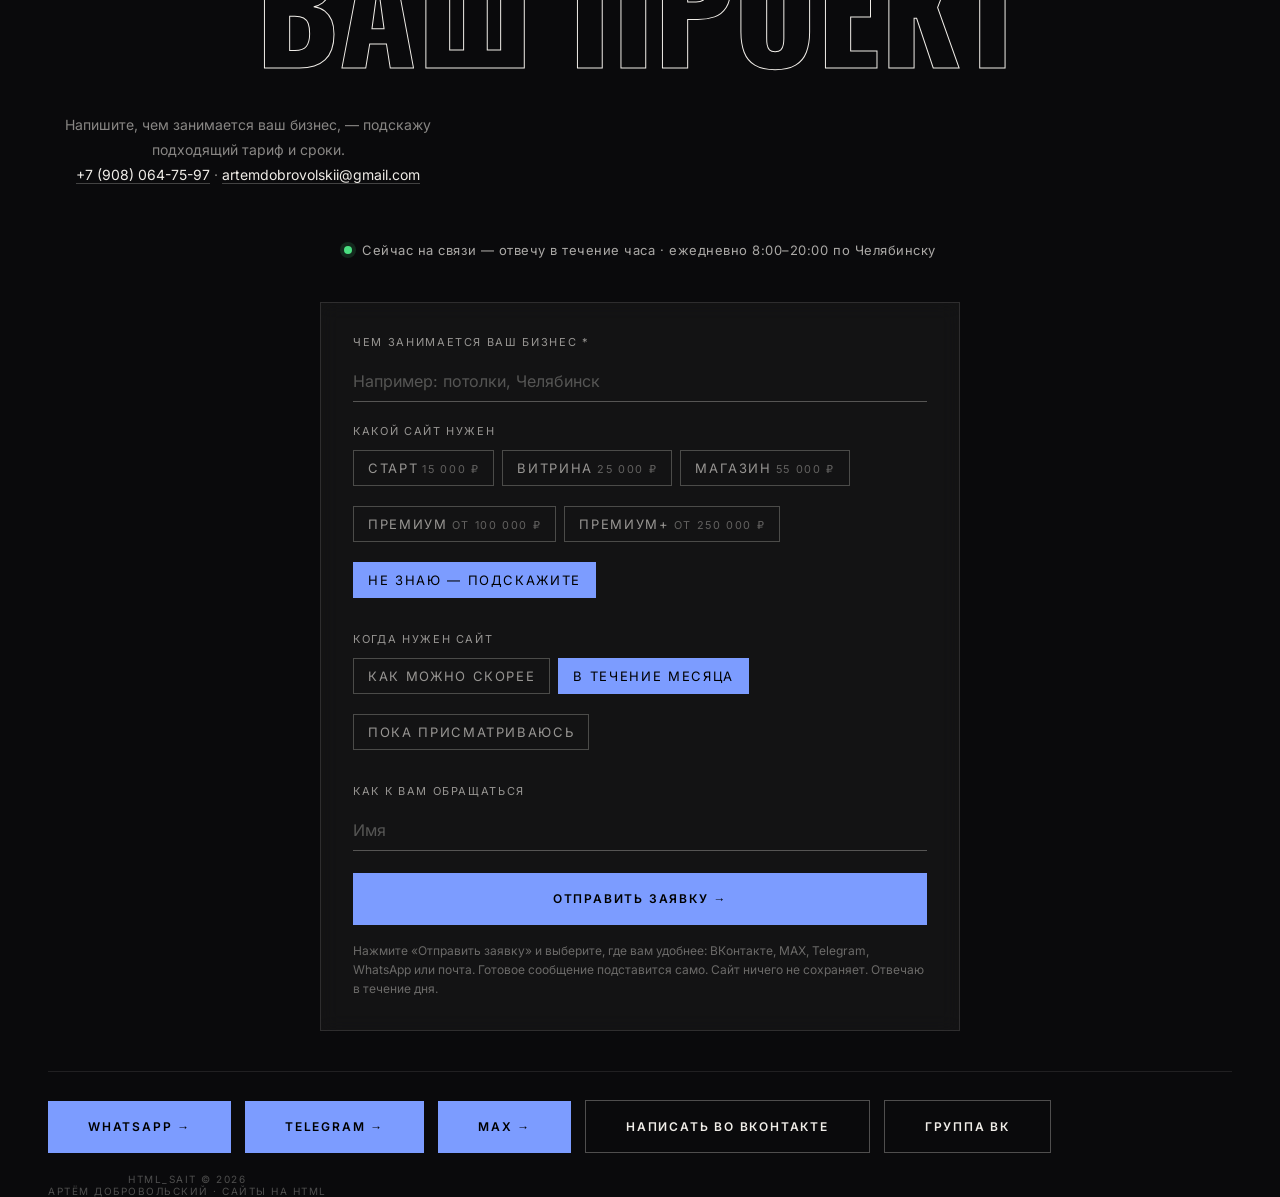
==== commit e0763616: "Портфолио: Грузоперевозки — «Тариф «Премиум» с 9 страницами городов · 145 000 ₽»" ====
--- a/index.html
+++ b/index.html
@@ -572,8 +572,8 @@
   {niche:'3D-мойка при прокрутке',tariff:'Премиум+',price:'от 250 000 ₽',url:'https://artemdobrovolskii1-bit.github.io/avtomoyka-3d/',img:'img/avtomoyka-3d.jpg',
    desc:'Грязная машина отмывается по мере прокрутки, шкала чистоты, услуги и цены, онлайн-запись в WhatsApp, русский и английский'}]},
  {id:'n-gruz',title:'Грузоперевозки',company:'Магистраль 9',sub:'Пример: транспортная компания «Магистраль 9» с офисами в 9 городах — от Мурманска до Владивостока',works:[
-  {niche:'9 офисов, расчёт, отслеживание',tariff:'Премиум + 9 страниц городов',price:'145 000 ₽',url:'https://artemdobrovolskii1-bit.github.io/gruzoperevozki-premium/',img:'img/gruz-premium.jpg',
-   desc:'Схема сети, калькулятор перевозки и тарифы ₽/кг, рейсы по расписанию, отслеживание и оплата по номеру заявки, образец договора. Цена: Премиум 100 000 ₽ + 45 000 ₽ за 9 отдельных страниц — по одной на каждый город (особенности региона, рейсы, контакты офиса), чтобы компанию находили в поиске по запросам вроде «грузоперевозки Якутск»'}]}
+  {niche:'9 офисов, расчёт, отслеживание',tariff:'Премиум',tn:'с 9 страницами городов',price:'145 000 ₽',url:'https://artemdobrovolskii1-bit.github.io/gruzoperevozki-premium/',img:'img/gruz-premium.jpg',
+   desc:'Схема сети, калькулятор перевозки и тарифы ₽/кг, рейсы по расписанию, отслеживание и оплата по номеру заявки, образец договора. Цена: тариф Премиум — 100 000 ₽, и ещё 45 000 ₽ за 9 отдельных страниц — по одной на каждый город (особенности региона, рейсы, контакты офиса), чтобы компанию находили в поиске по запросам вроде «грузоперевозки Якутск»'}]}
 ];
 // лента ниш на первом экране: собирается из NICHES, список дублируется для бесшовной прокрутки
 var mqh=NICHES.map(function(n){return '<a href="#'+n.id+'">'+n.title+'</a>'}).join('');
@@ -581,7 +581,7 @@
 document.getElementById('nn').innerHTML=NICHES.map(function(n){return '<a href="#'+n.id+'">'+n.title+'</a>'}).join('');
 document.getElementById('pf').innerHTML=NICHES.map(function(n,k){
   return '<div class="niche" id="'+n.id+'"><div class="niche-h"><div><h3>'+(k+1)+' '+n.title+' <span class="cnt">— '+n.works.length+' сайт'+(n.works.length==1?'':n.works.length>4?'ов':'а')+'</span></h3><p>'+(n.sub||('Пример: «'+n.company+'» — от визитки до флагманского сайта'))+'</p></div><div class="ar"><button type="button" aria-label="Назад" data-d="-1"><svg width="18" height="18" viewBox="0 0 24 24" fill="none" stroke="currentColor" stroke-width="2" stroke-linecap="round" stroke-linejoin="round" aria-hidden="true"><path d="M19 12H5M12 19l-7-7 7-7"/></svg></button><button type="button" aria-label="Вперёд" data-d="1"><svg width="18" height="18" viewBox="0 0 24 24" fill="none" stroke="currentColor" stroke-width="2" stroke-linecap="round" stroke-linejoin="round" aria-hidden="true"><path d="M5 12h14M12 5l7 7-7 7"/></svg></button></div></div><div class="pf">'+
-  n.works.map(function(w){return '<a class="pc" href="'+w.url+'?from=portfolio" target="_blank" rel="noopener"><div class="im"><img src="'+w.img+'" alt="'+n.company+' — '+w.niche+'" loading="lazy"></div><div class="in"><em>'+w.niche+'</em><h3>'+n.company+'</h3><p>Тариф «'+w.tariff+'» · '+w.price+'</p>'+(w.desc?'<p class="ds">'+w.desc+'</p>':'')+'<span class="go">Открыть сайт →</span></div></a>'}).join('')+'</div></div>'}).join('')+
+  n.works.map(function(w){return '<a class="pc" href="'+w.url+'?from=portfolio" target="_blank" rel="noopener"><div class="im"><img src="'+w.img+'" alt="'+n.company+' — '+w.niche+'" loading="lazy"></div><div class="in"><em>'+w.niche+'</em><h3>'+n.company+'</h3><p>Тариф «'+w.tariff+'»'+(w.tn?' '+w.tn:'')+' · '+w.price+'</p>'+(w.desc?'<p class="ds">'+w.desc+'</p>':'')+'<span class="go">Открыть сайт →</span></div></a>'}).join('')+'</div></div>'}).join('')+
   '<div class="niche"><div class="pf"><a class="pc new" href="#s5"><em>Ваша ниша</em><h3>Здесь может быть<br>ваш бизнес</h3><p>Подберу тариф под вашу сферу</p><span class="go">Обсудить проект →</span></a></div></div>';
 document.querySelectorAll('.ar button').forEach(function(b){b.onclick=function(){var r=b.closest('.niche').querySelector('.pf');var c=r.querySelector('.pc');r.scrollBy({left:(+b.dataset.d)*((c?c.offsetWidth:300)+16),behavior:'smooth'})}});
 document.querySelectorAll('#nn a').forEach(function(a){a.onclick=function(e){e.preventDefault();document.querySelector(a.getAttribute('href')).scrollIntoView({behavior:'smooth'})}});
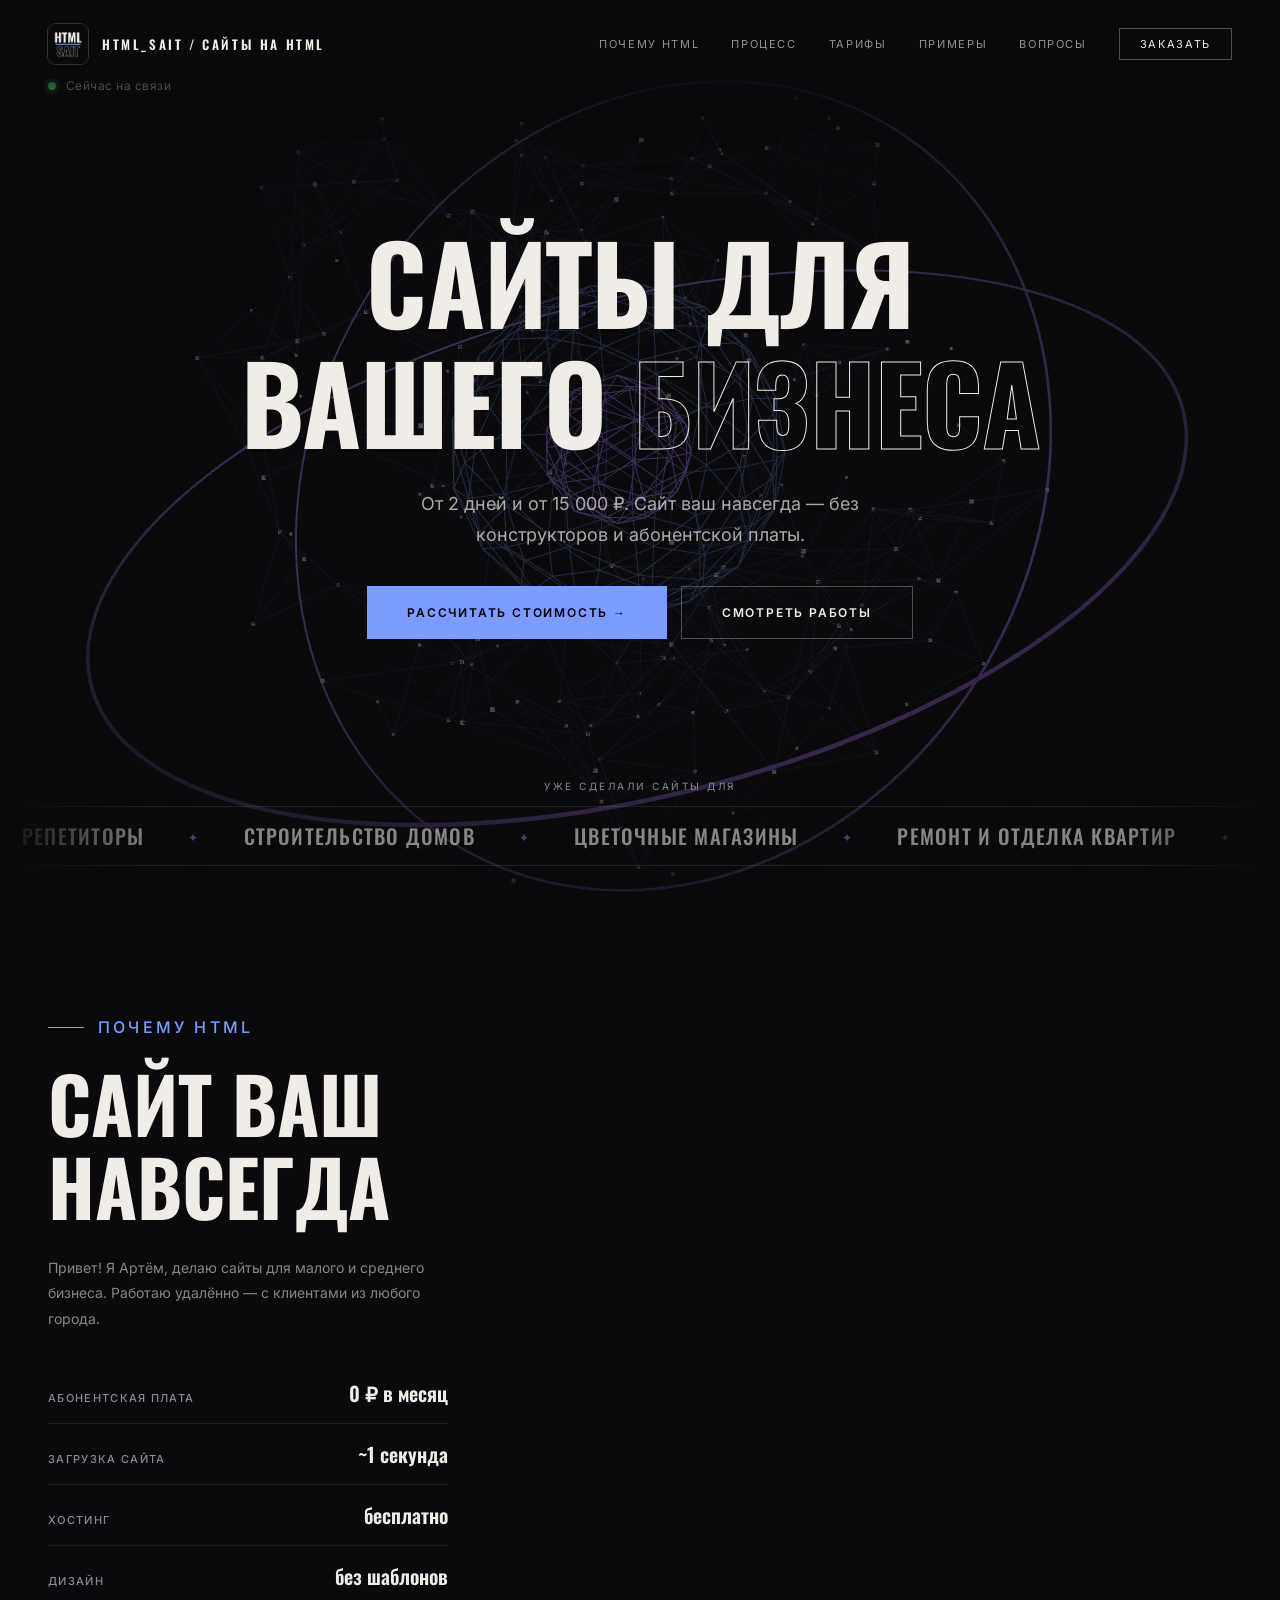
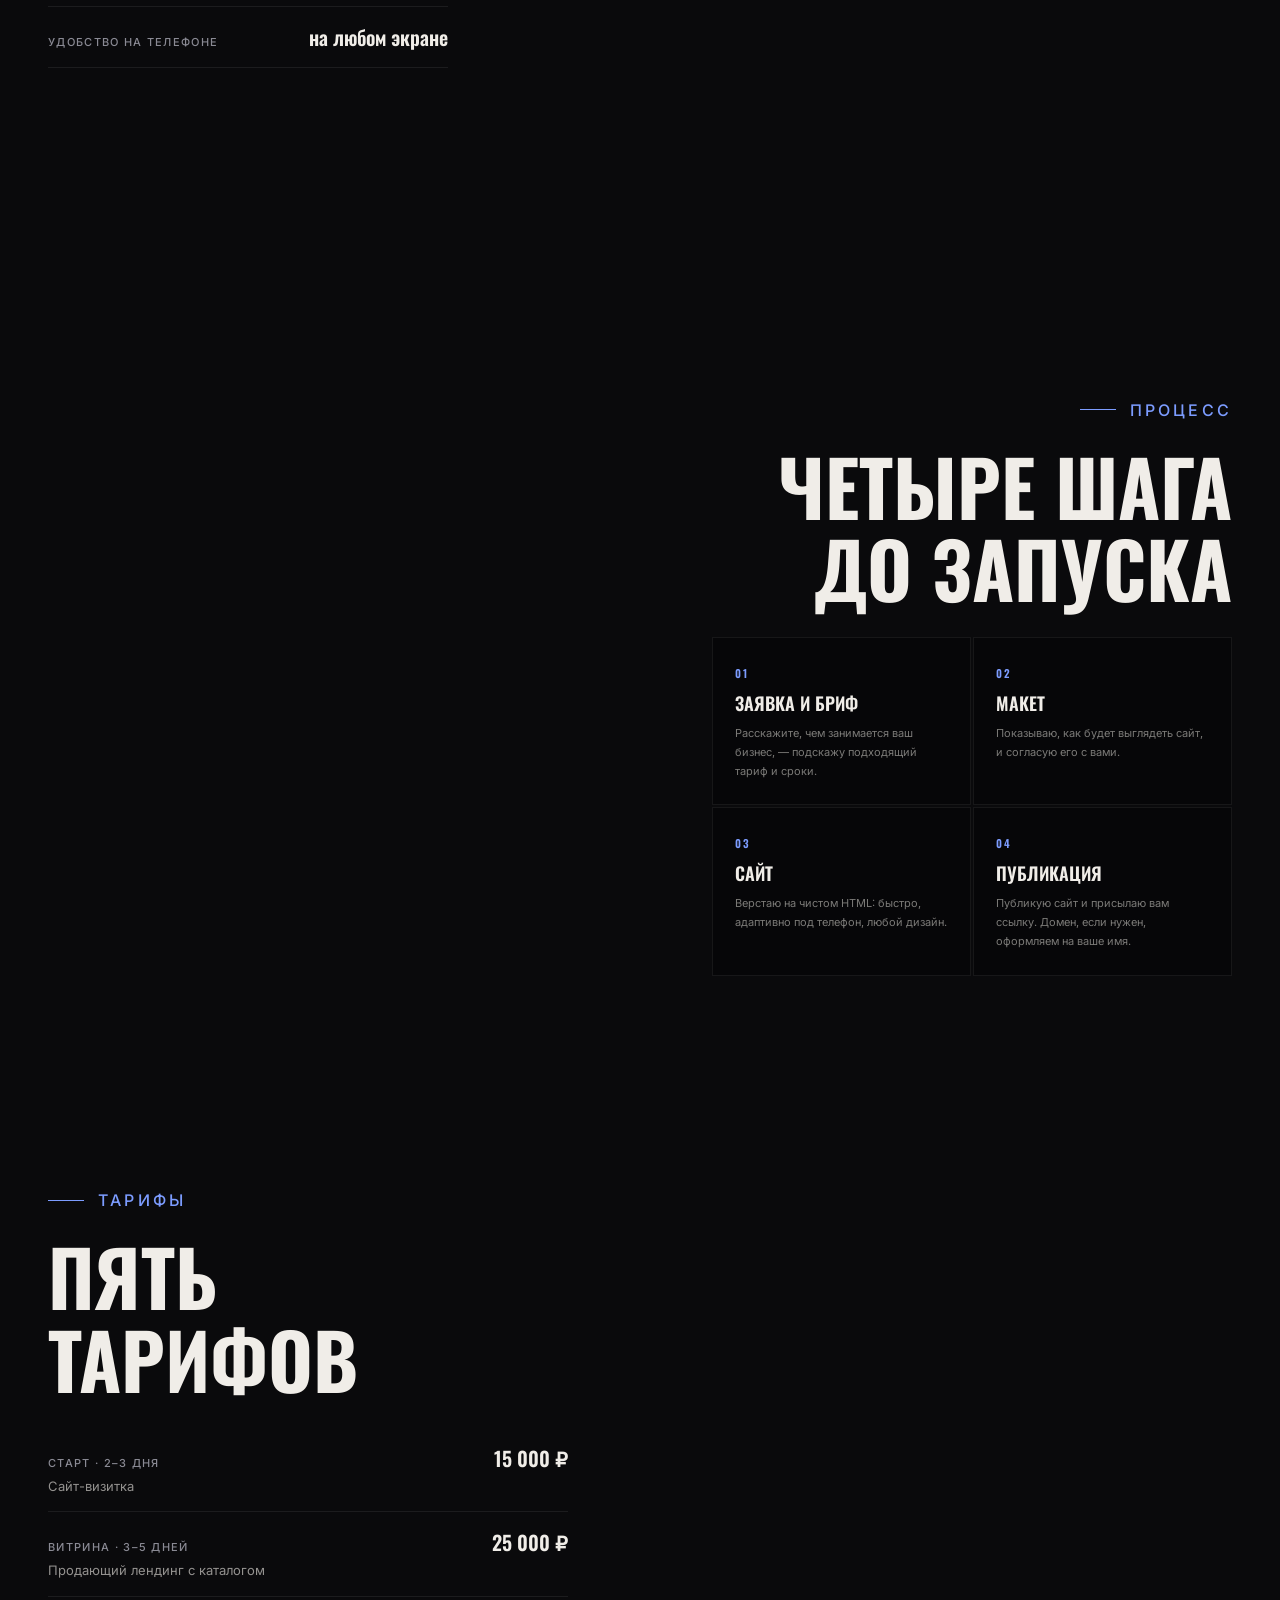
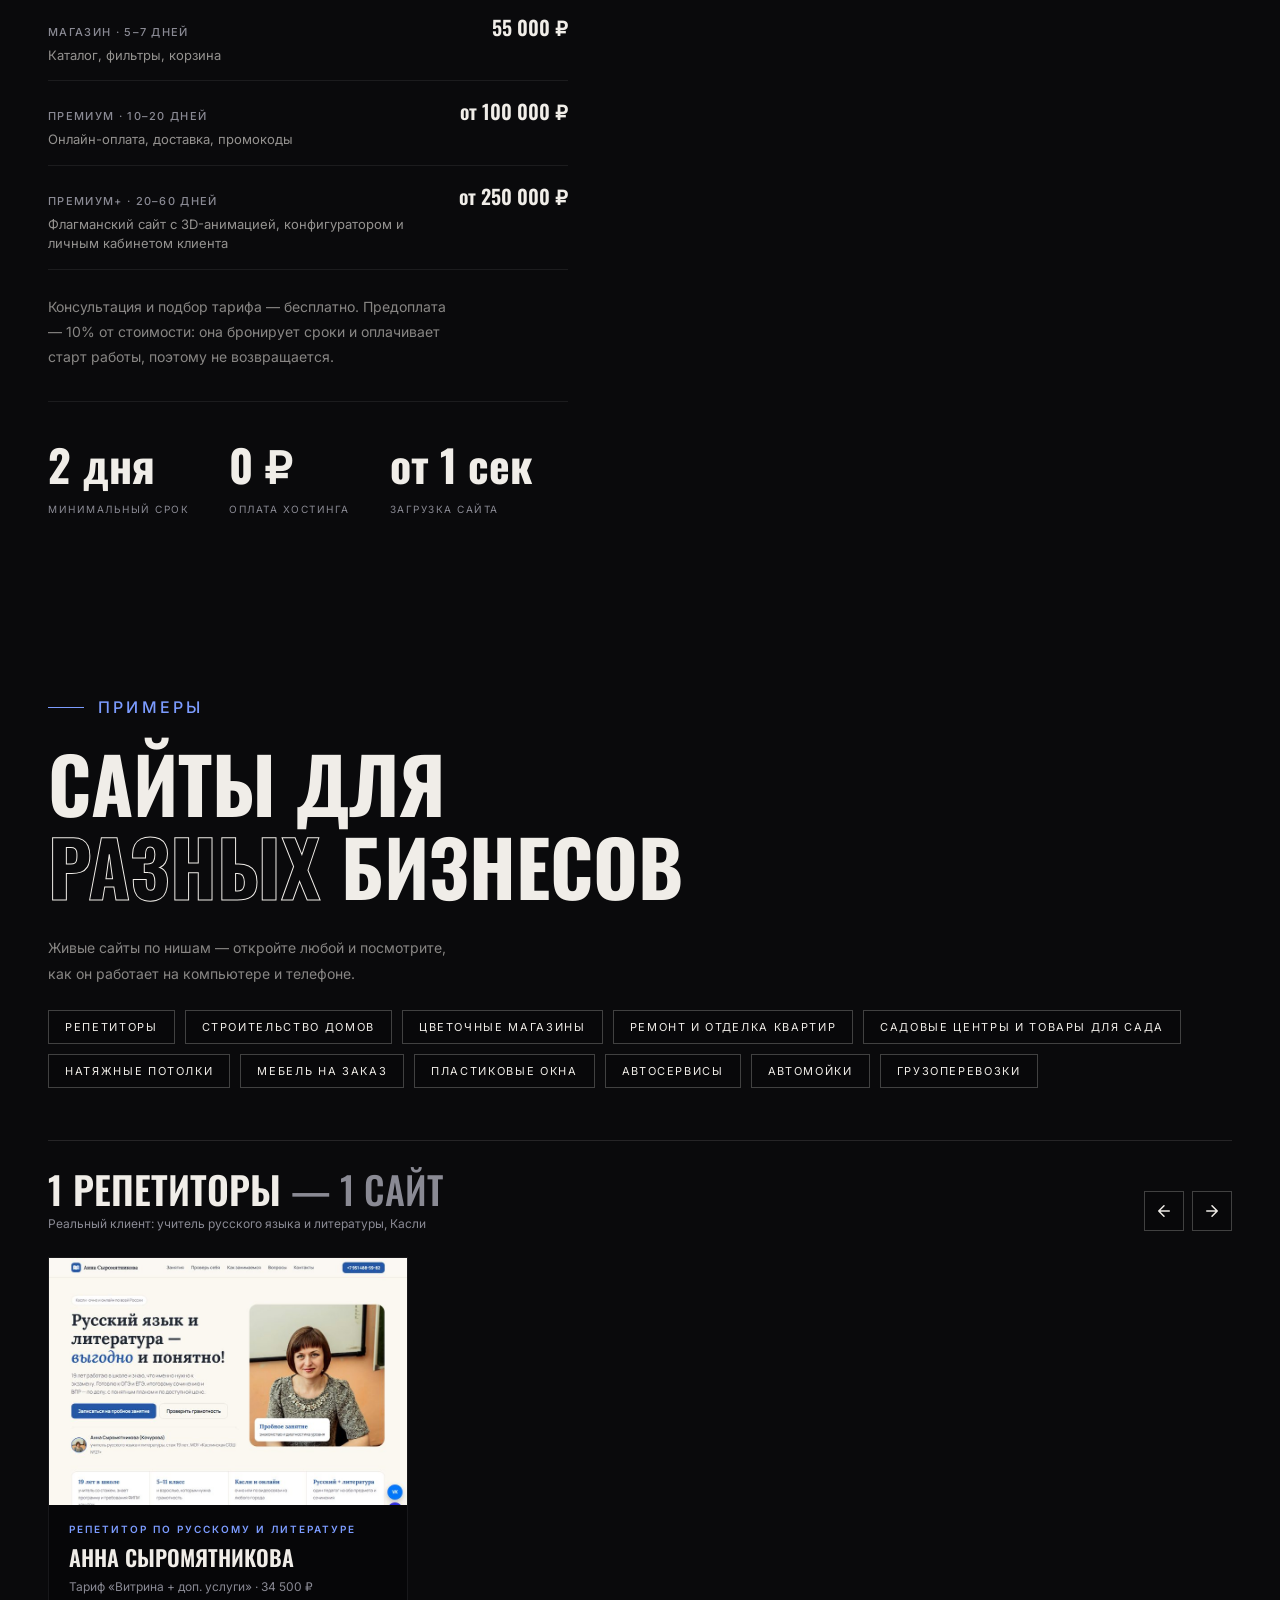
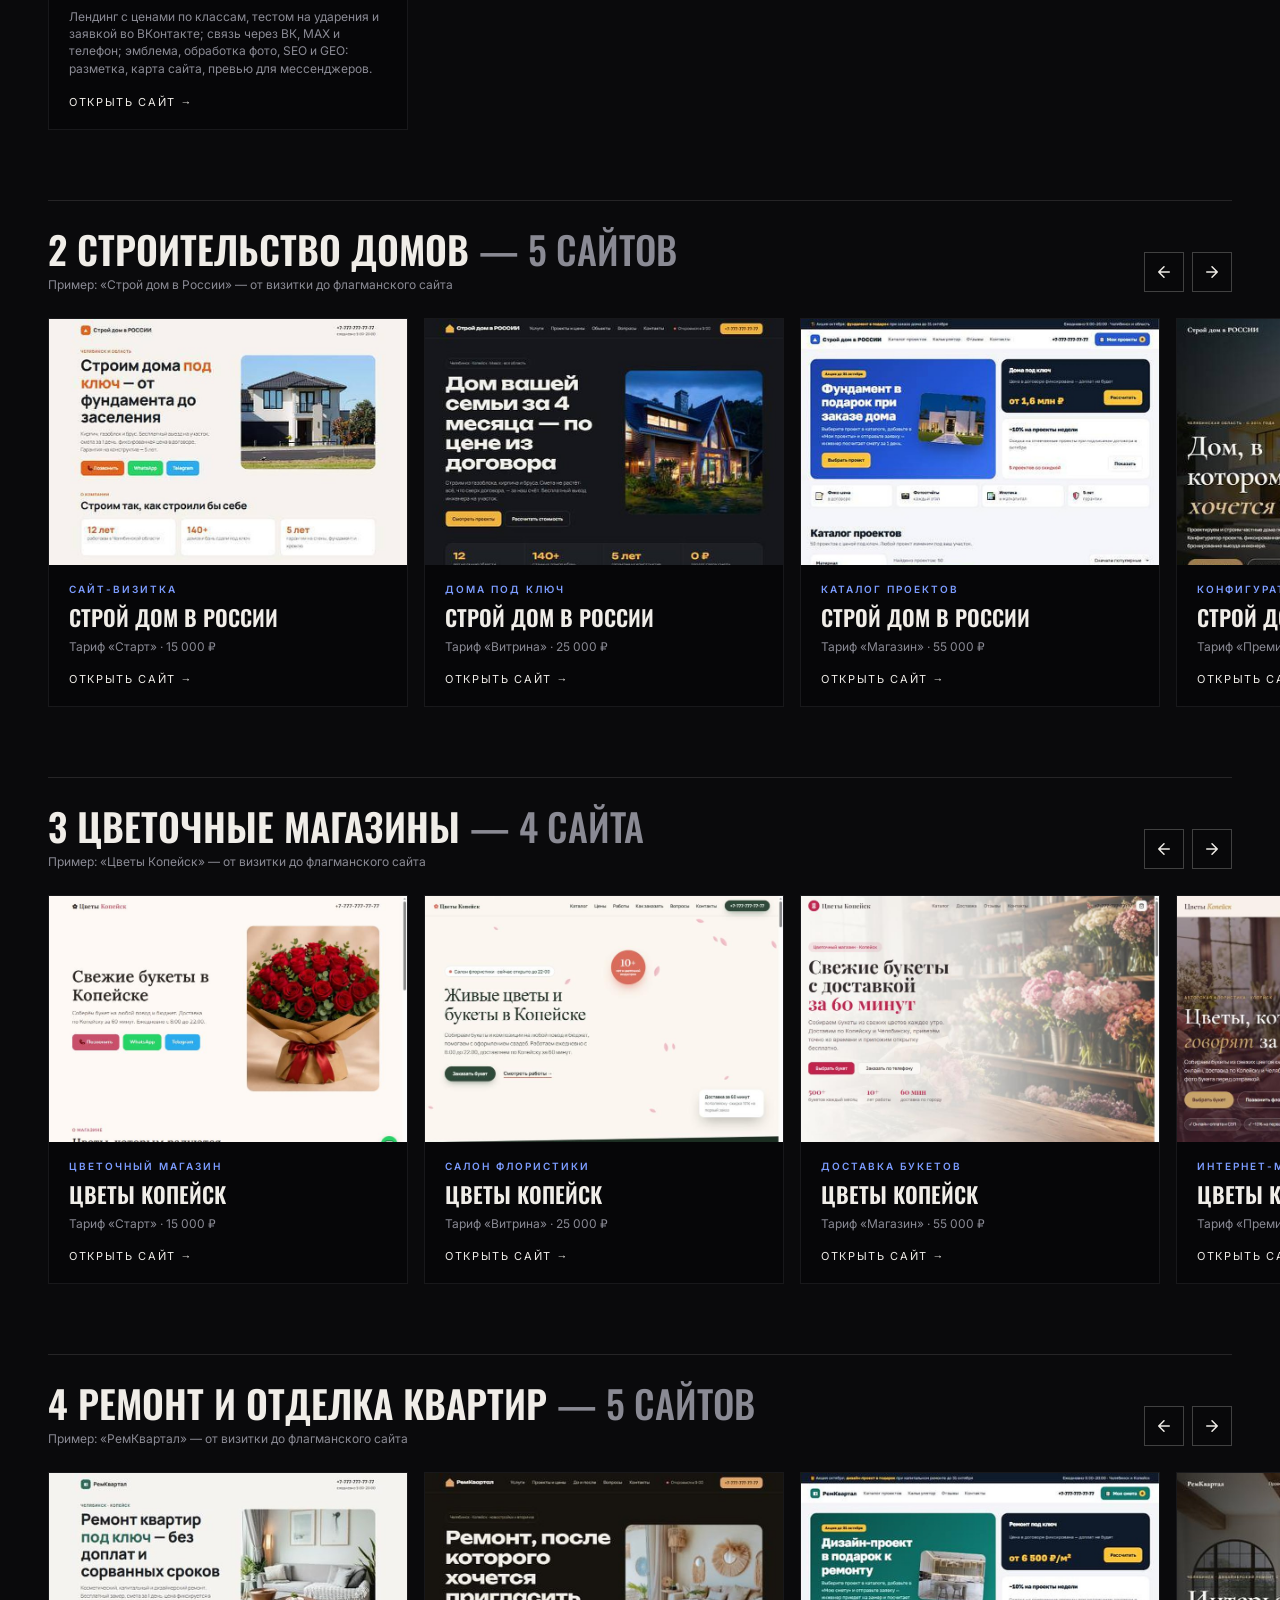
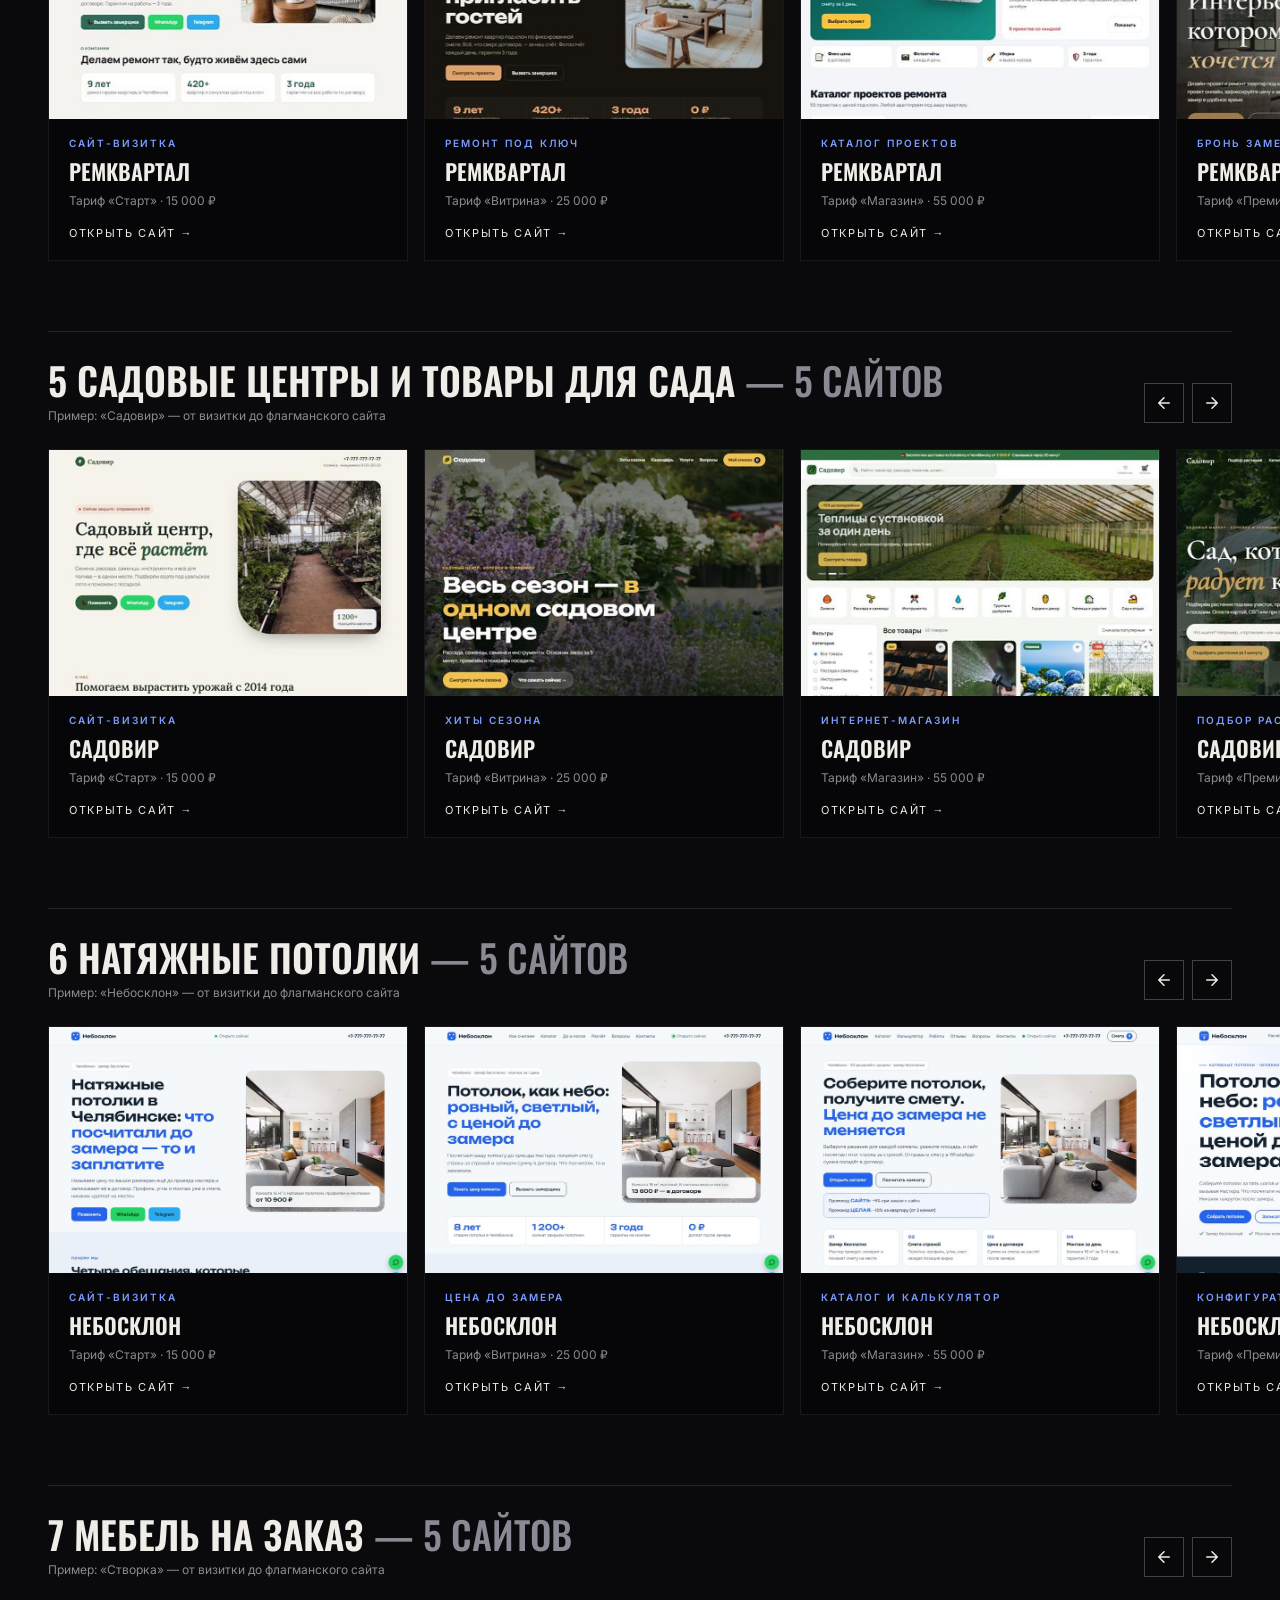
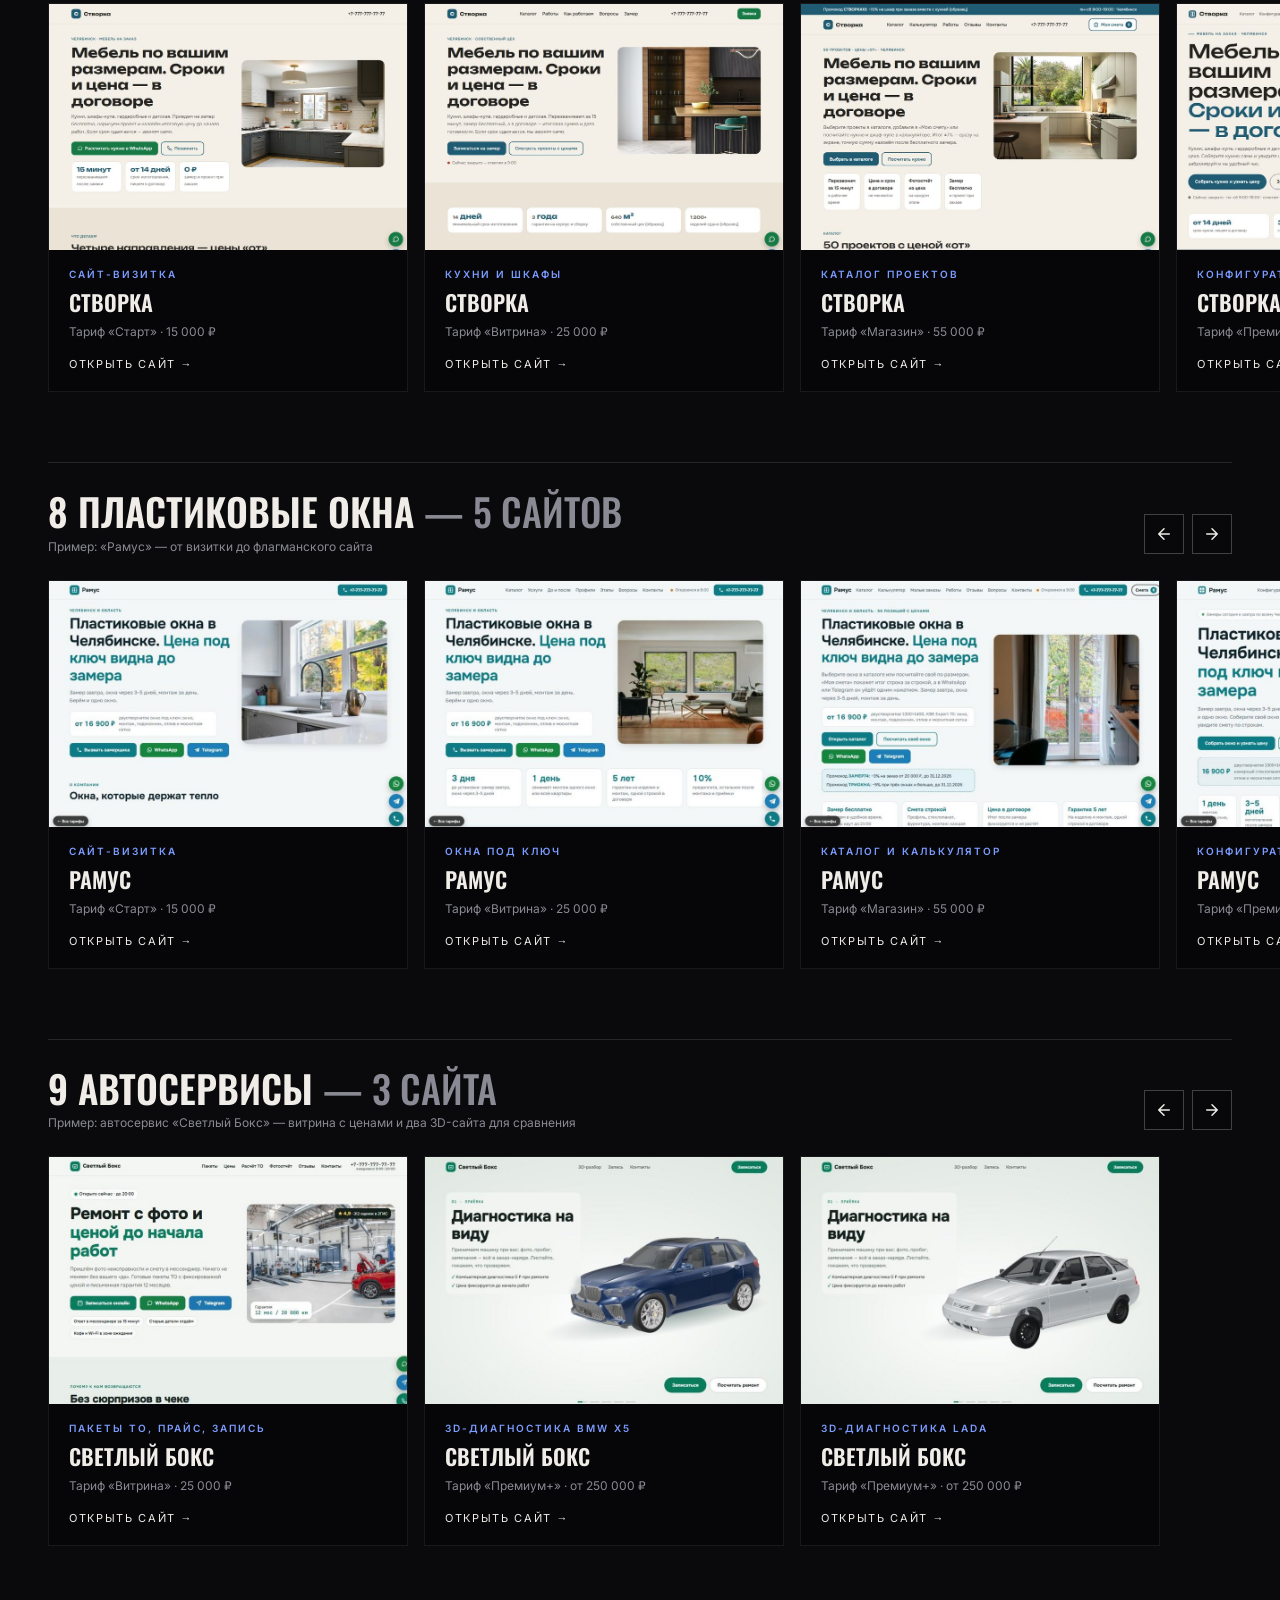
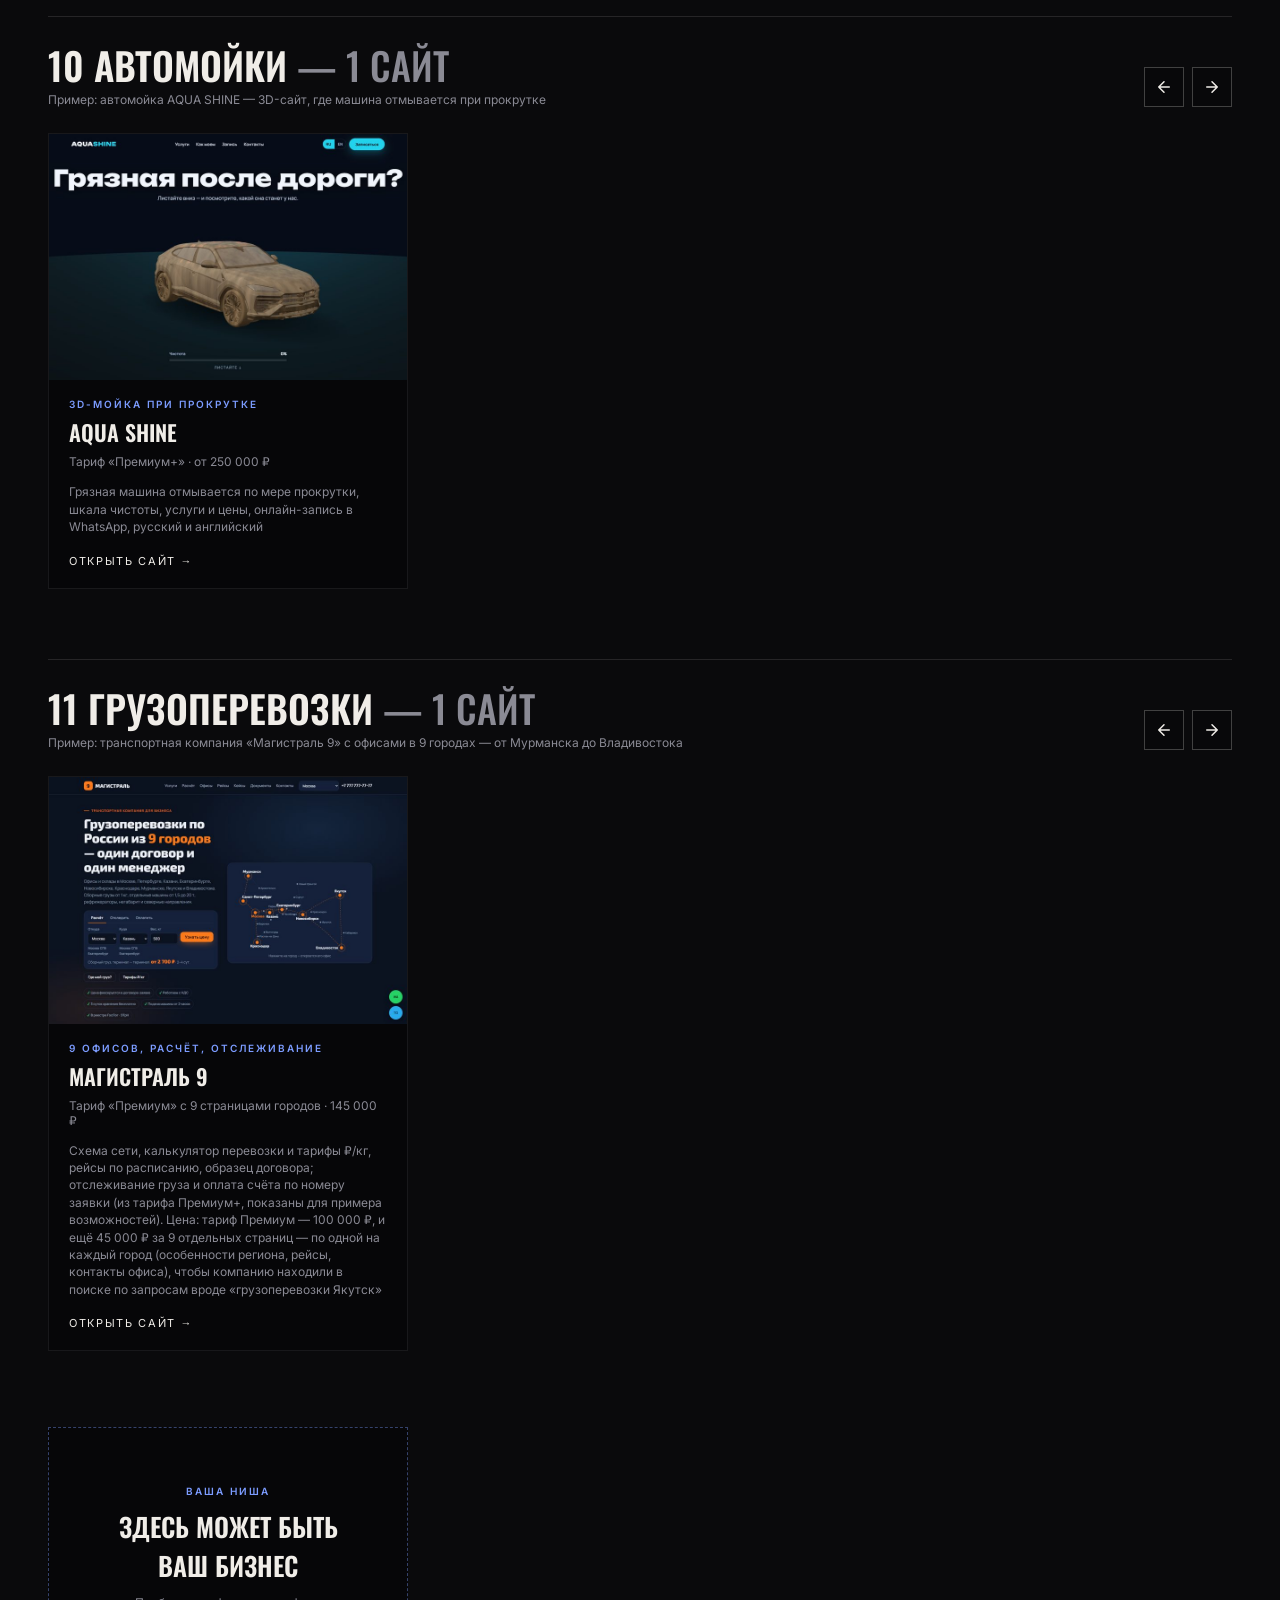
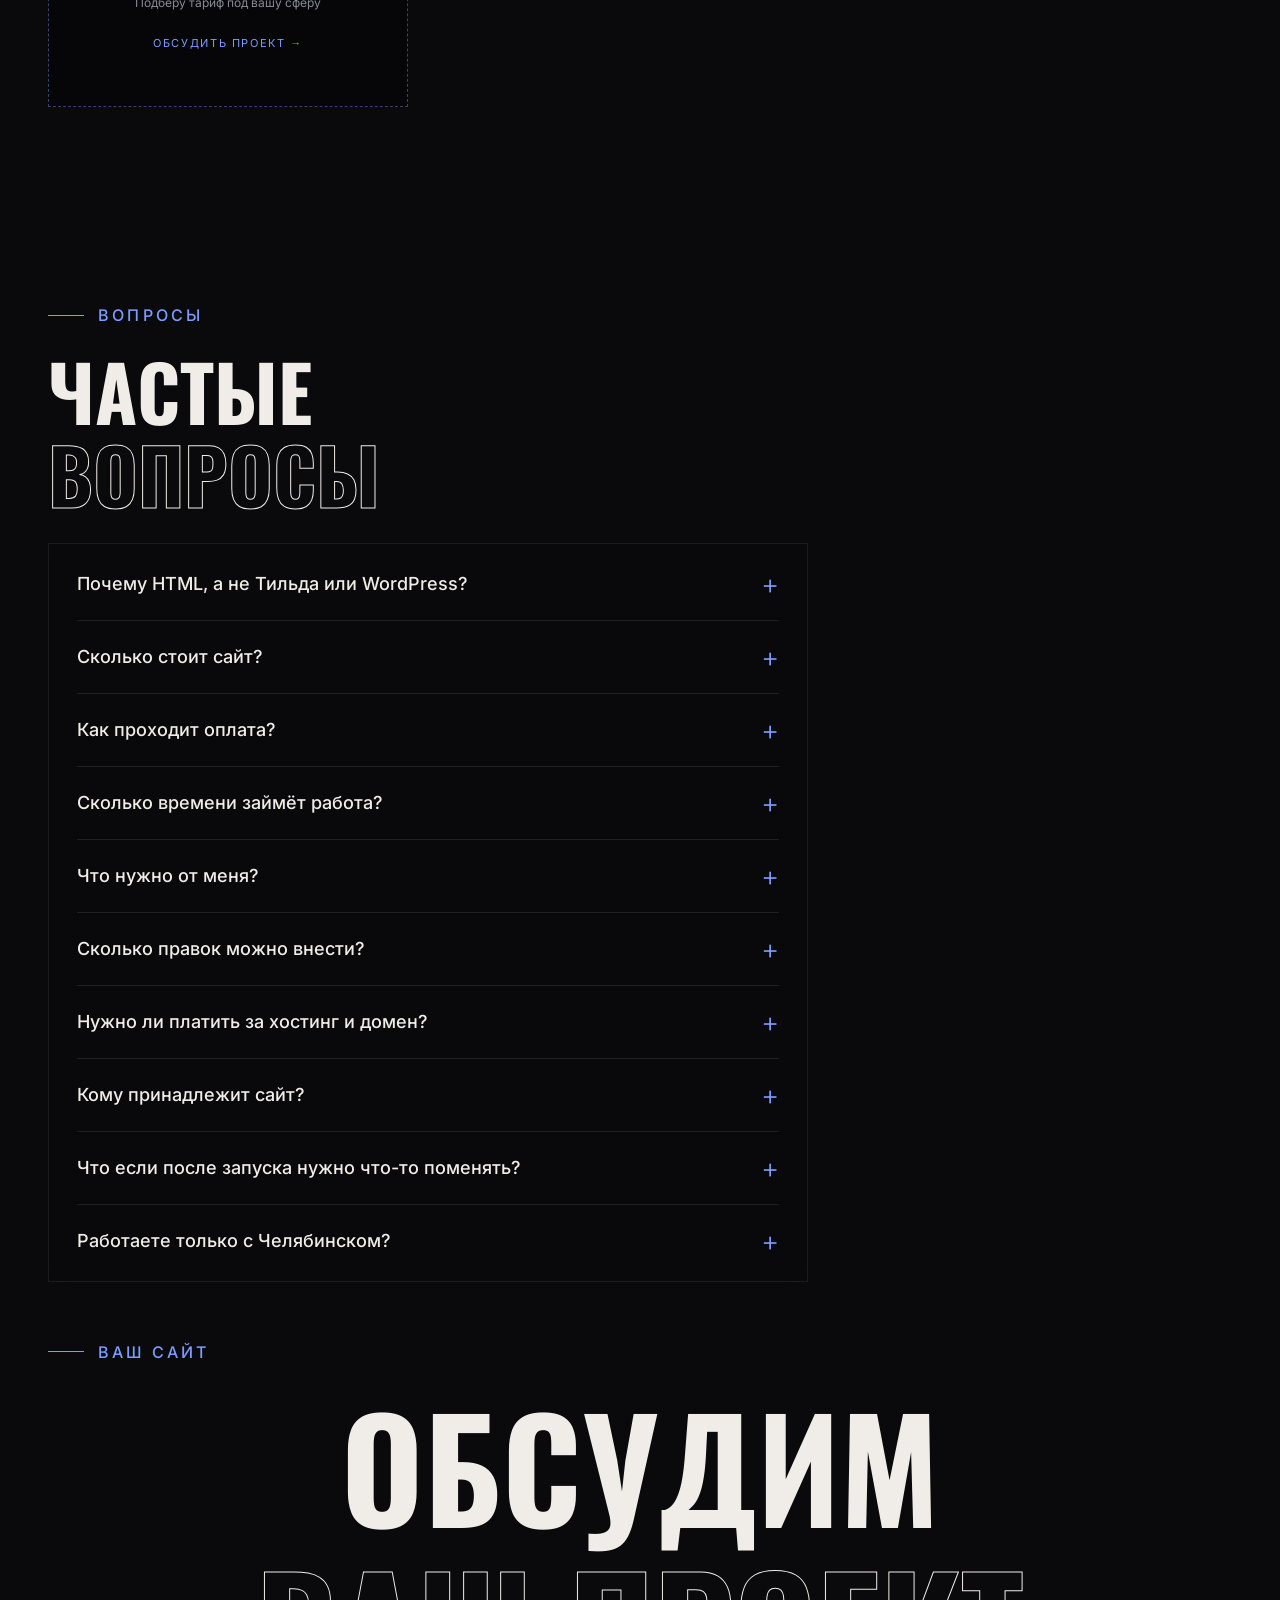
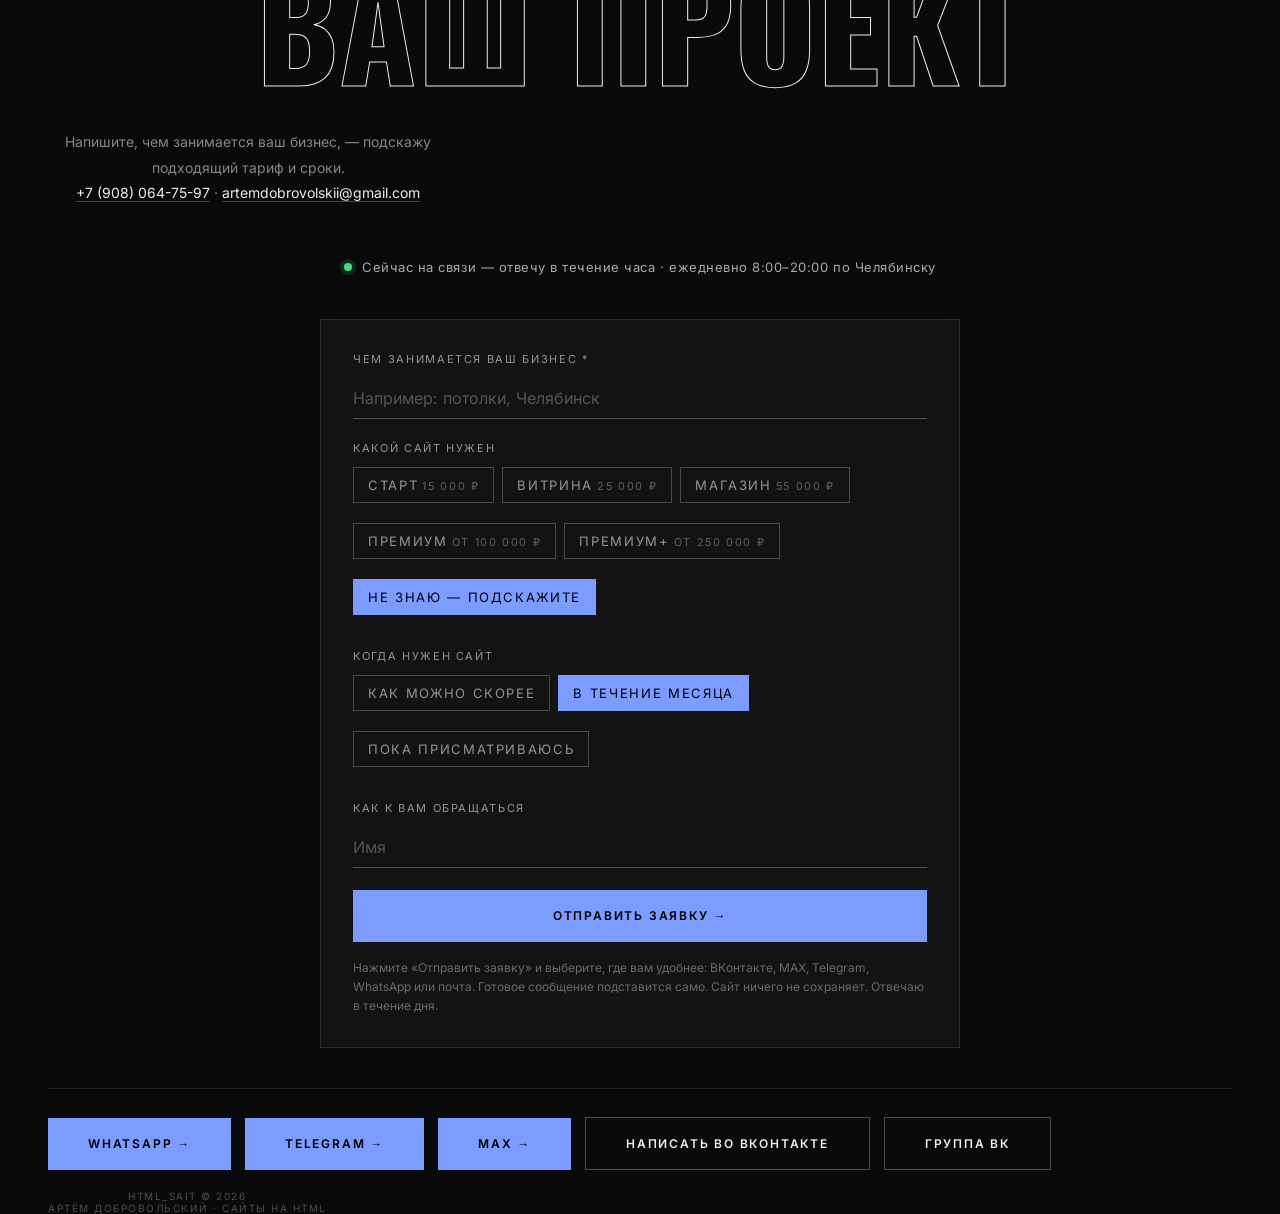
==== commit 85adf666: "Портфолио: Грузоперевозки — отслеживание и оплата помечены как функции Премиум+" ====
--- a/index.html
+++ b/index.html
@@ -573,7 +573,7 @@
    desc:'Грязная машина отмывается по мере прокрутки, шкала чистоты, услуги и цены, онлайн-запись в WhatsApp, русский и английский'}]},
  {id:'n-gruz',title:'Грузоперевозки',company:'Магистраль 9',sub:'Пример: транспортная компания «Магистраль 9» с офисами в 9 городах — от Мурманска до Владивостока',works:[
   {niche:'9 офисов, расчёт, отслеживание',tariff:'Премиум',tn:'с 9 страницами городов',price:'145 000 ₽',url:'https://artemdobrovolskii1-bit.github.io/gruzoperevozki-premium/',img:'img/gruz-premium.jpg',
-   desc:'Схема сети, калькулятор перевозки и тарифы ₽/кг, рейсы по расписанию, отслеживание и оплата по номеру заявки, образец договора. Цена: тариф Премиум — 100 000 ₽, и ещё 45 000 ₽ за 9 отдельных страниц — по одной на каждый город (особенности региона, рейсы, контакты офиса), чтобы компанию находили в поиске по запросам вроде «грузоперевозки Якутск»'}]}
+   desc:'Схема сети, калькулятор перевозки и тарифы ₽/кг, рейсы по расписанию, образец договора; отслеживание груза и оплата счёта по номеру заявки (из тарифа Премиум+, показаны для примера возможностей). Цена: тариф Премиум — 100 000 ₽, и ещё 45 000 ₽ за 9 отдельных страниц — по одной на каждый город (особенности региона, рейсы, контакты офиса), чтобы компанию находили в поиске по запросам вроде «грузоперевозки Якутск»'}]}
 ];
 // лента ниш на первом экране: собирается из NICHES, список дублируется для бесшовной прокрутки
 var mqh=NICHES.map(function(n){return '<a href="#'+n.id+'">'+n.title+'</a>'}).join('');
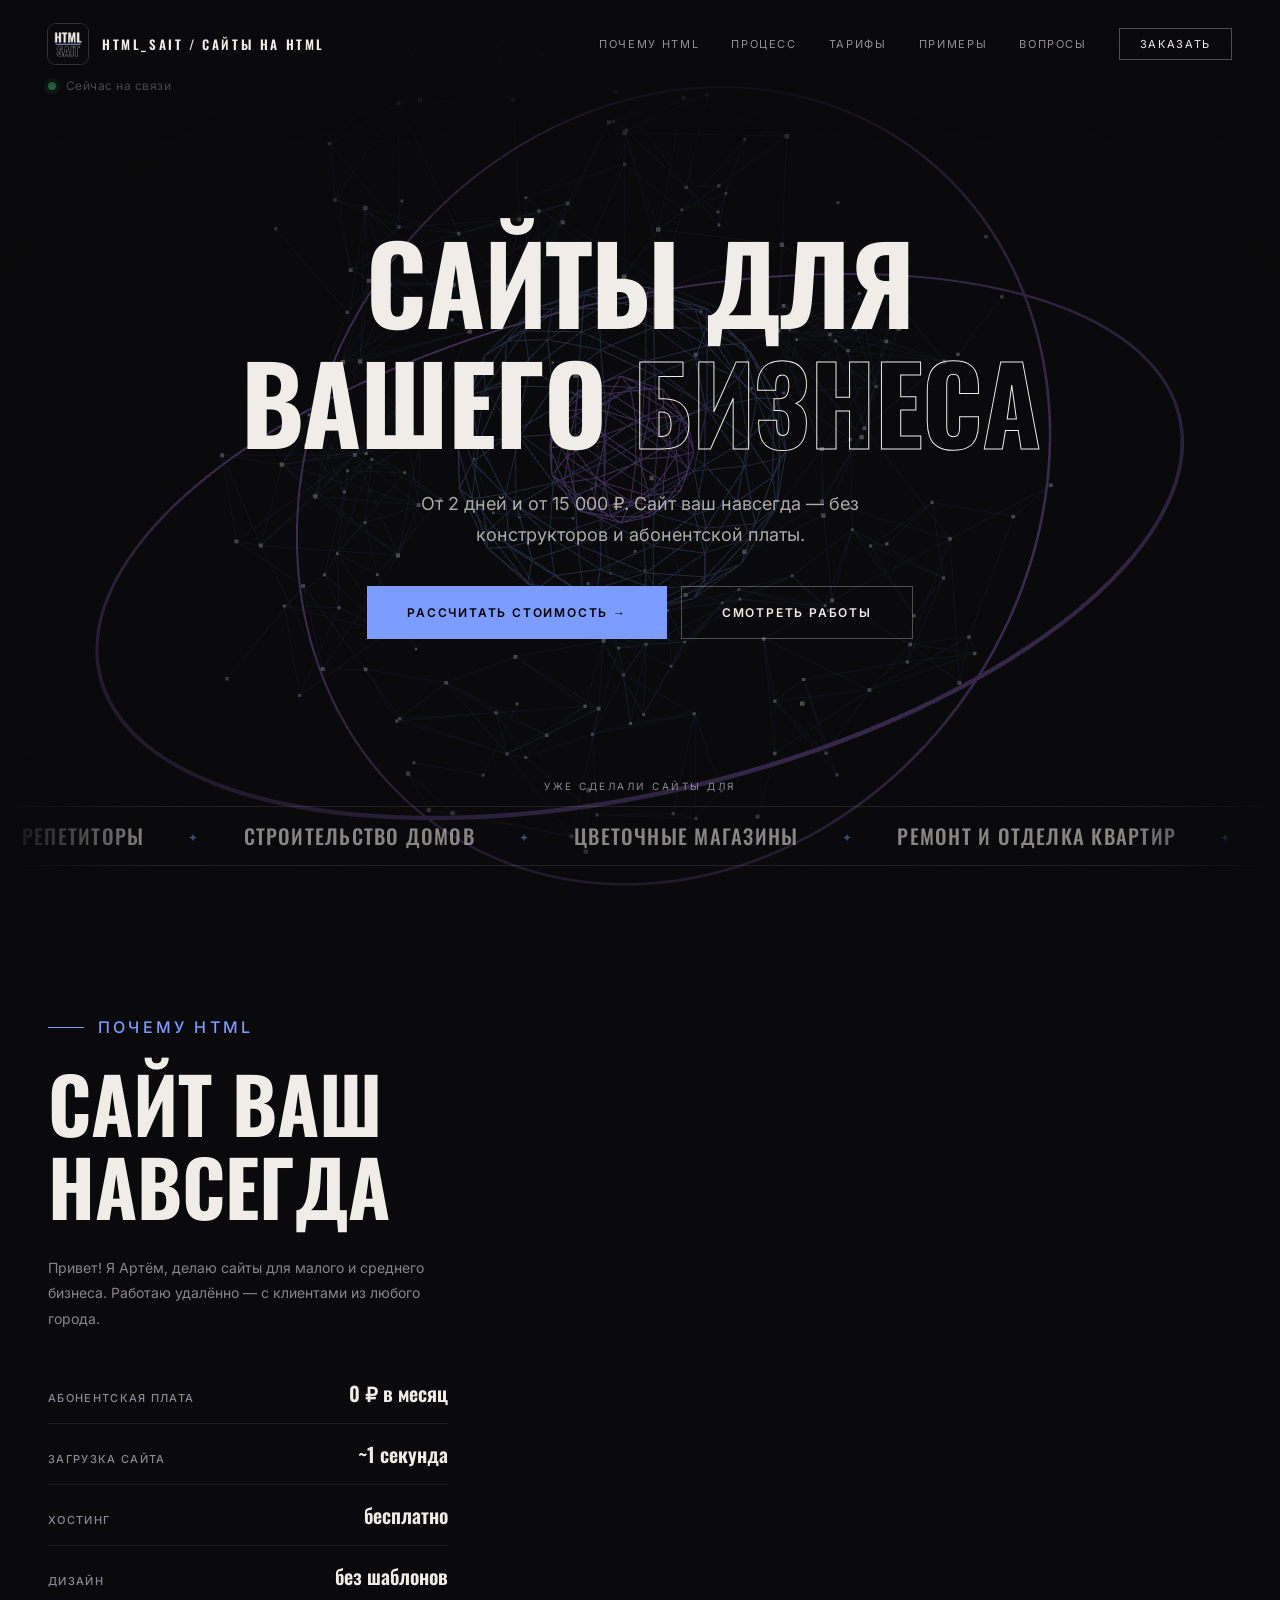
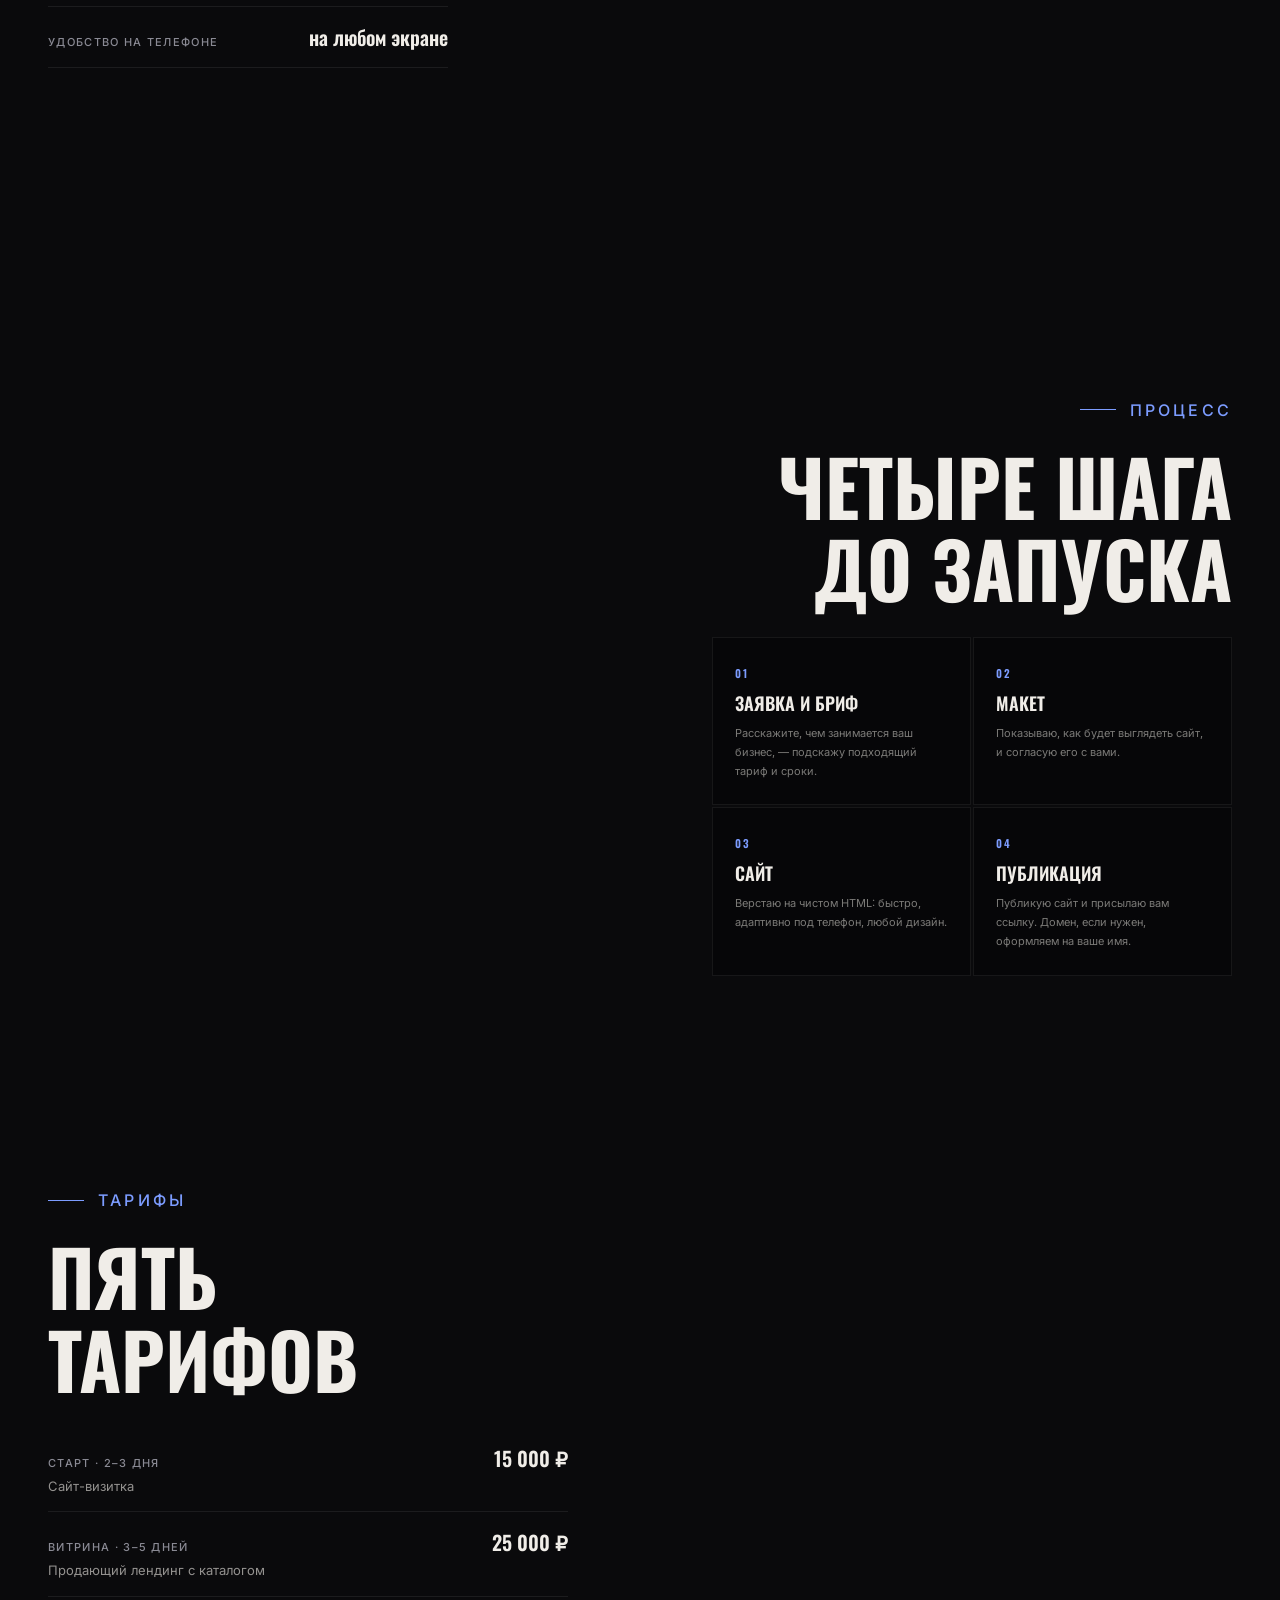
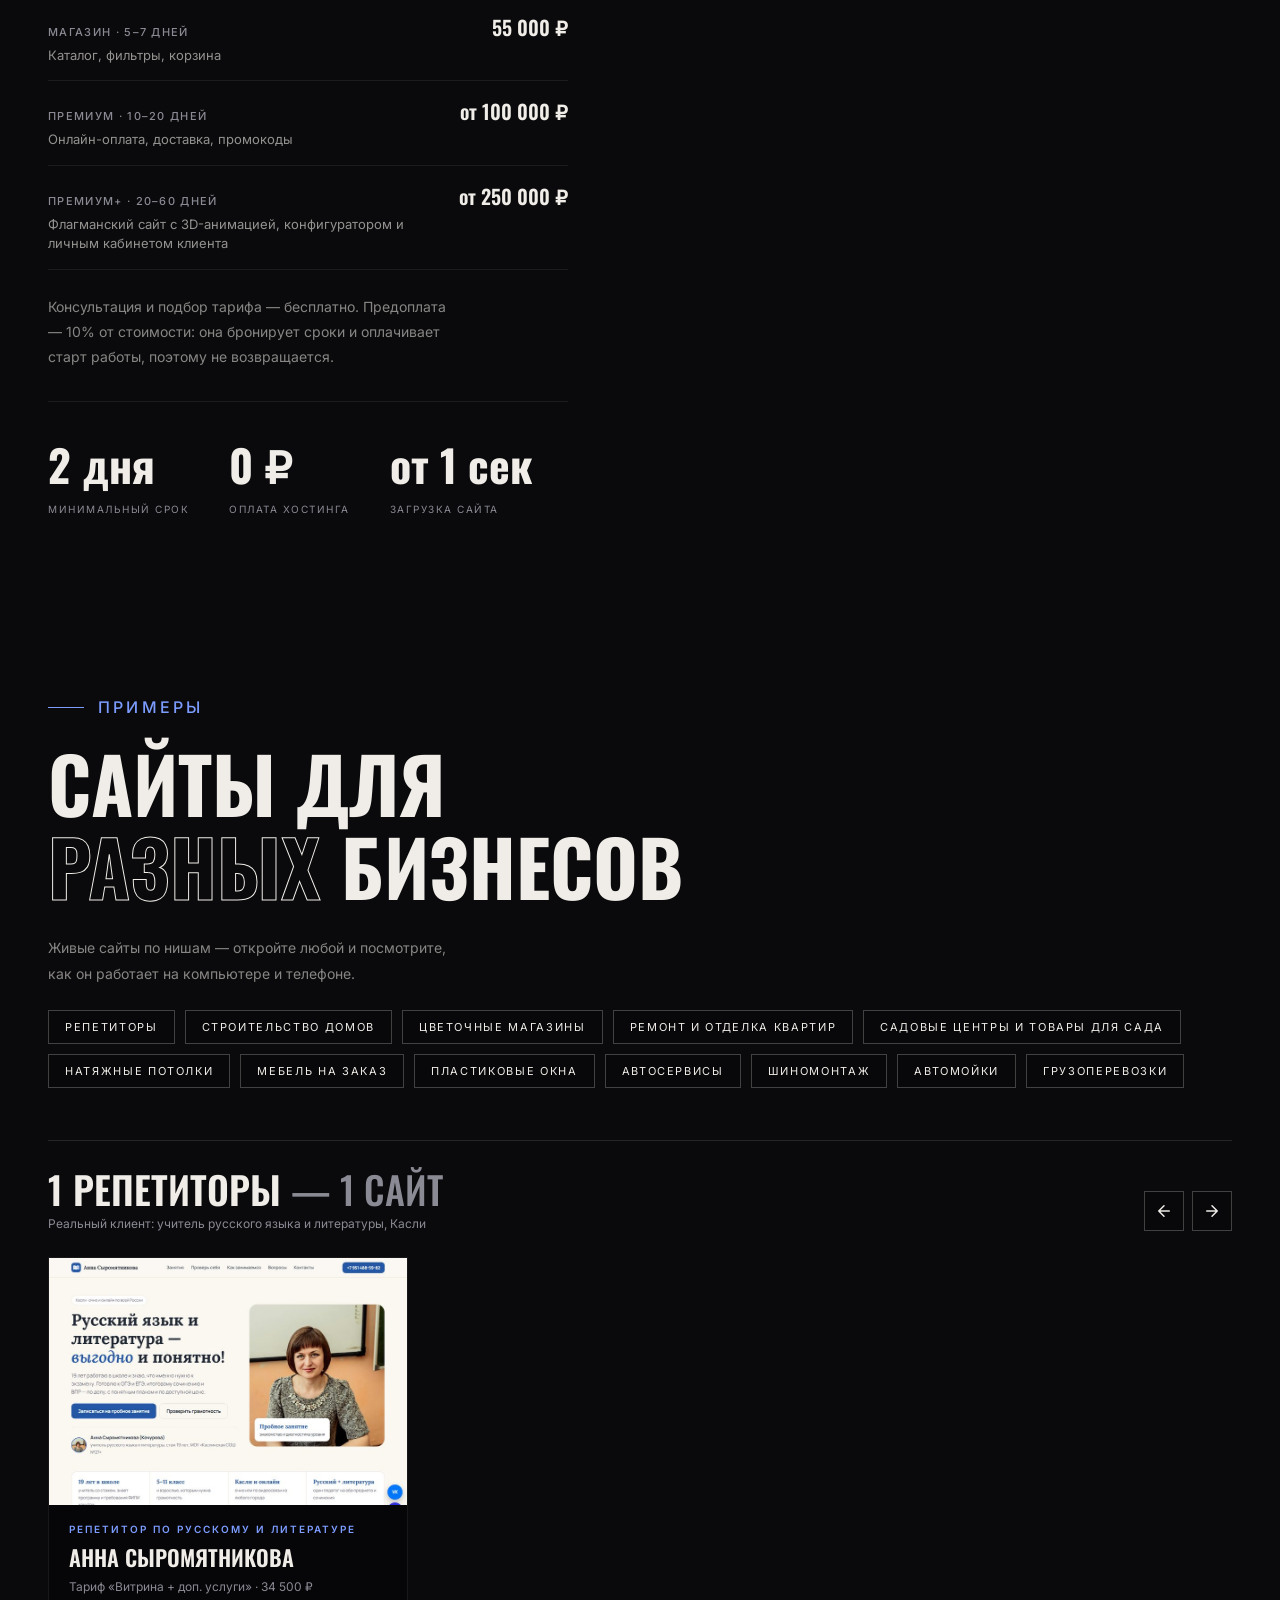
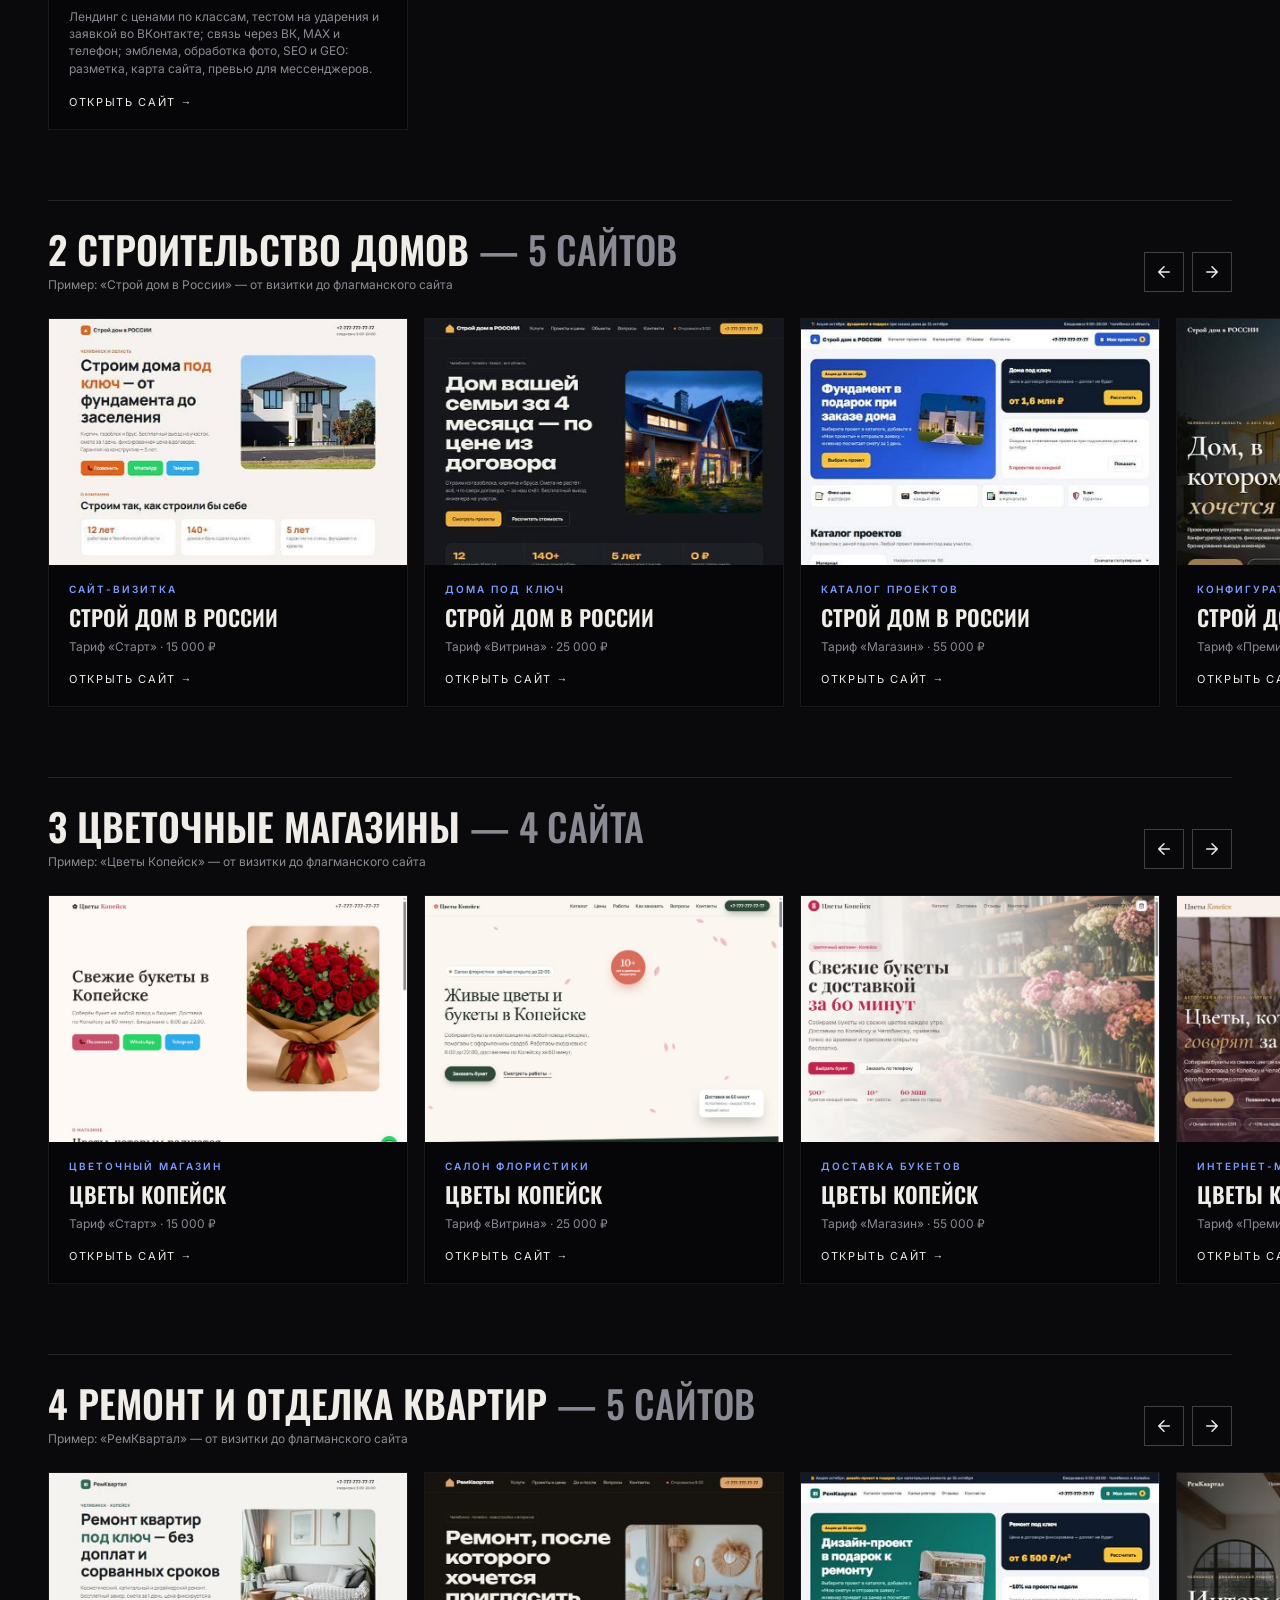
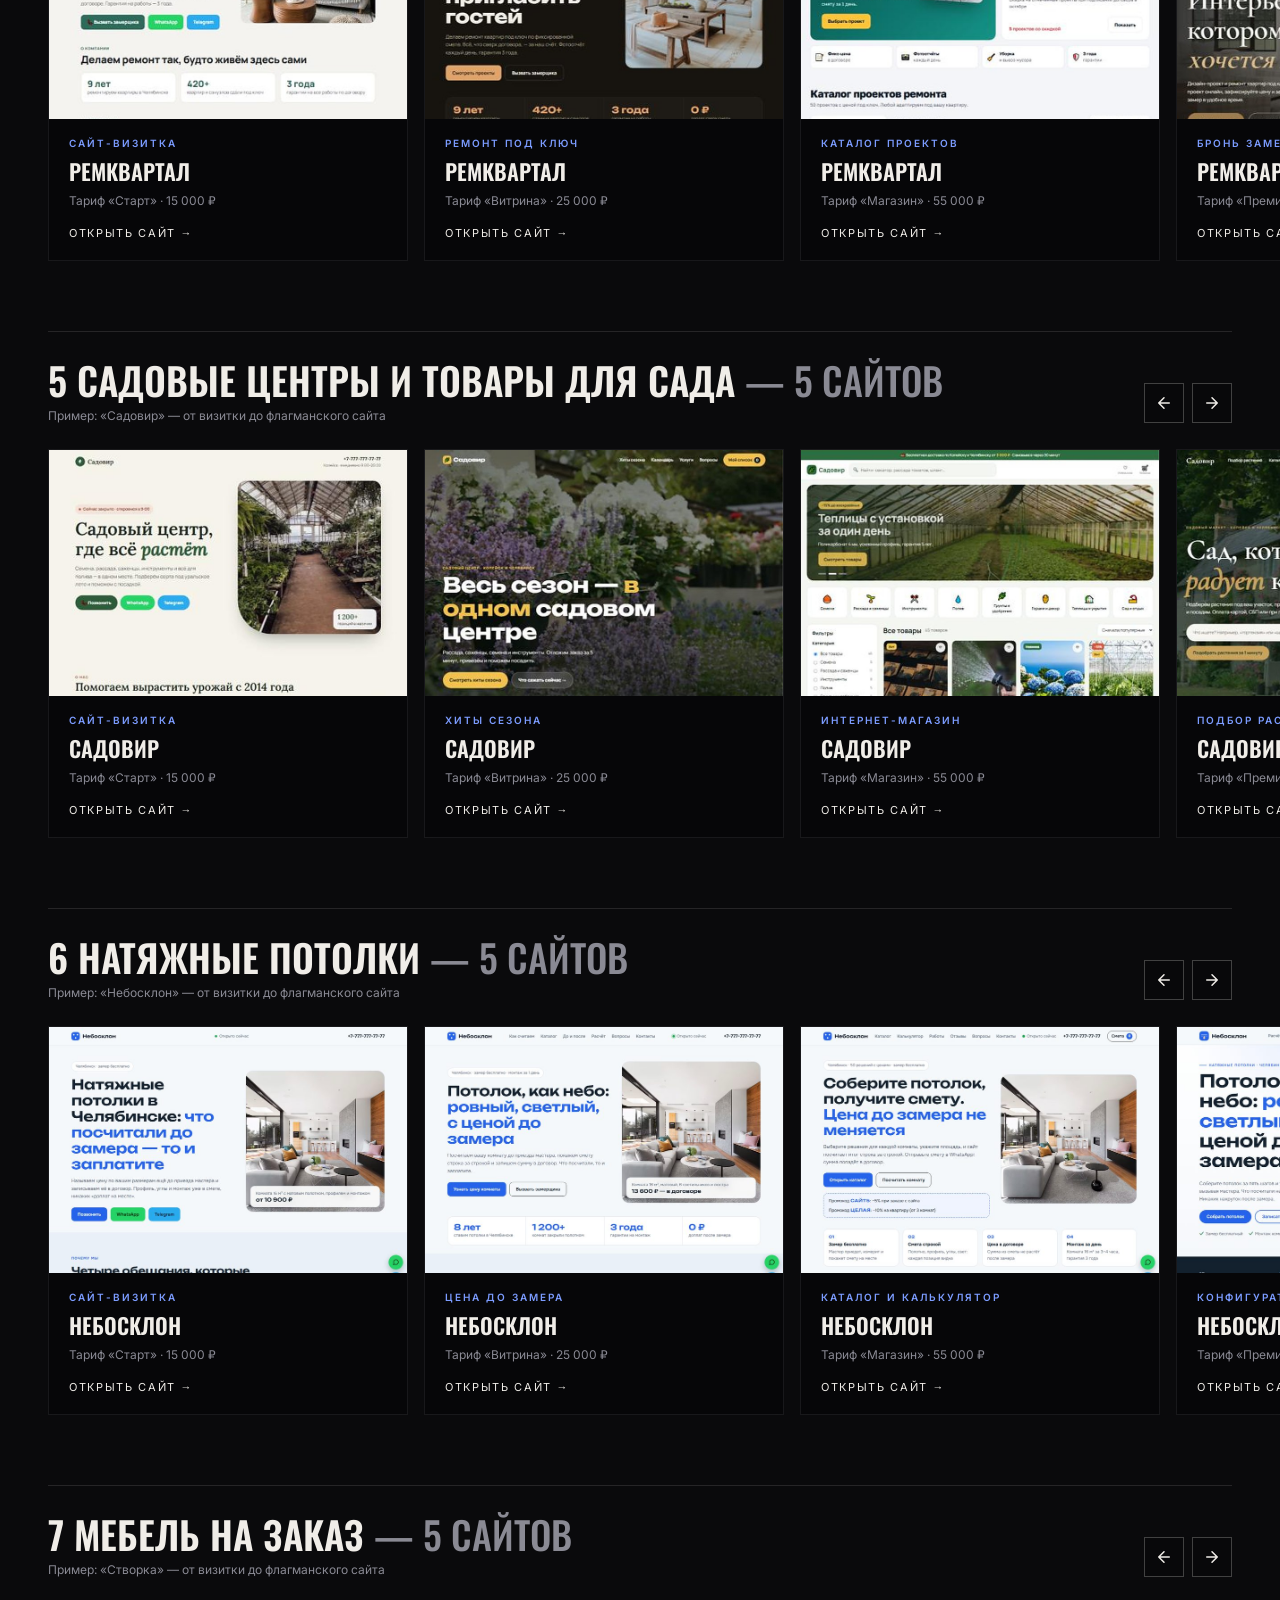
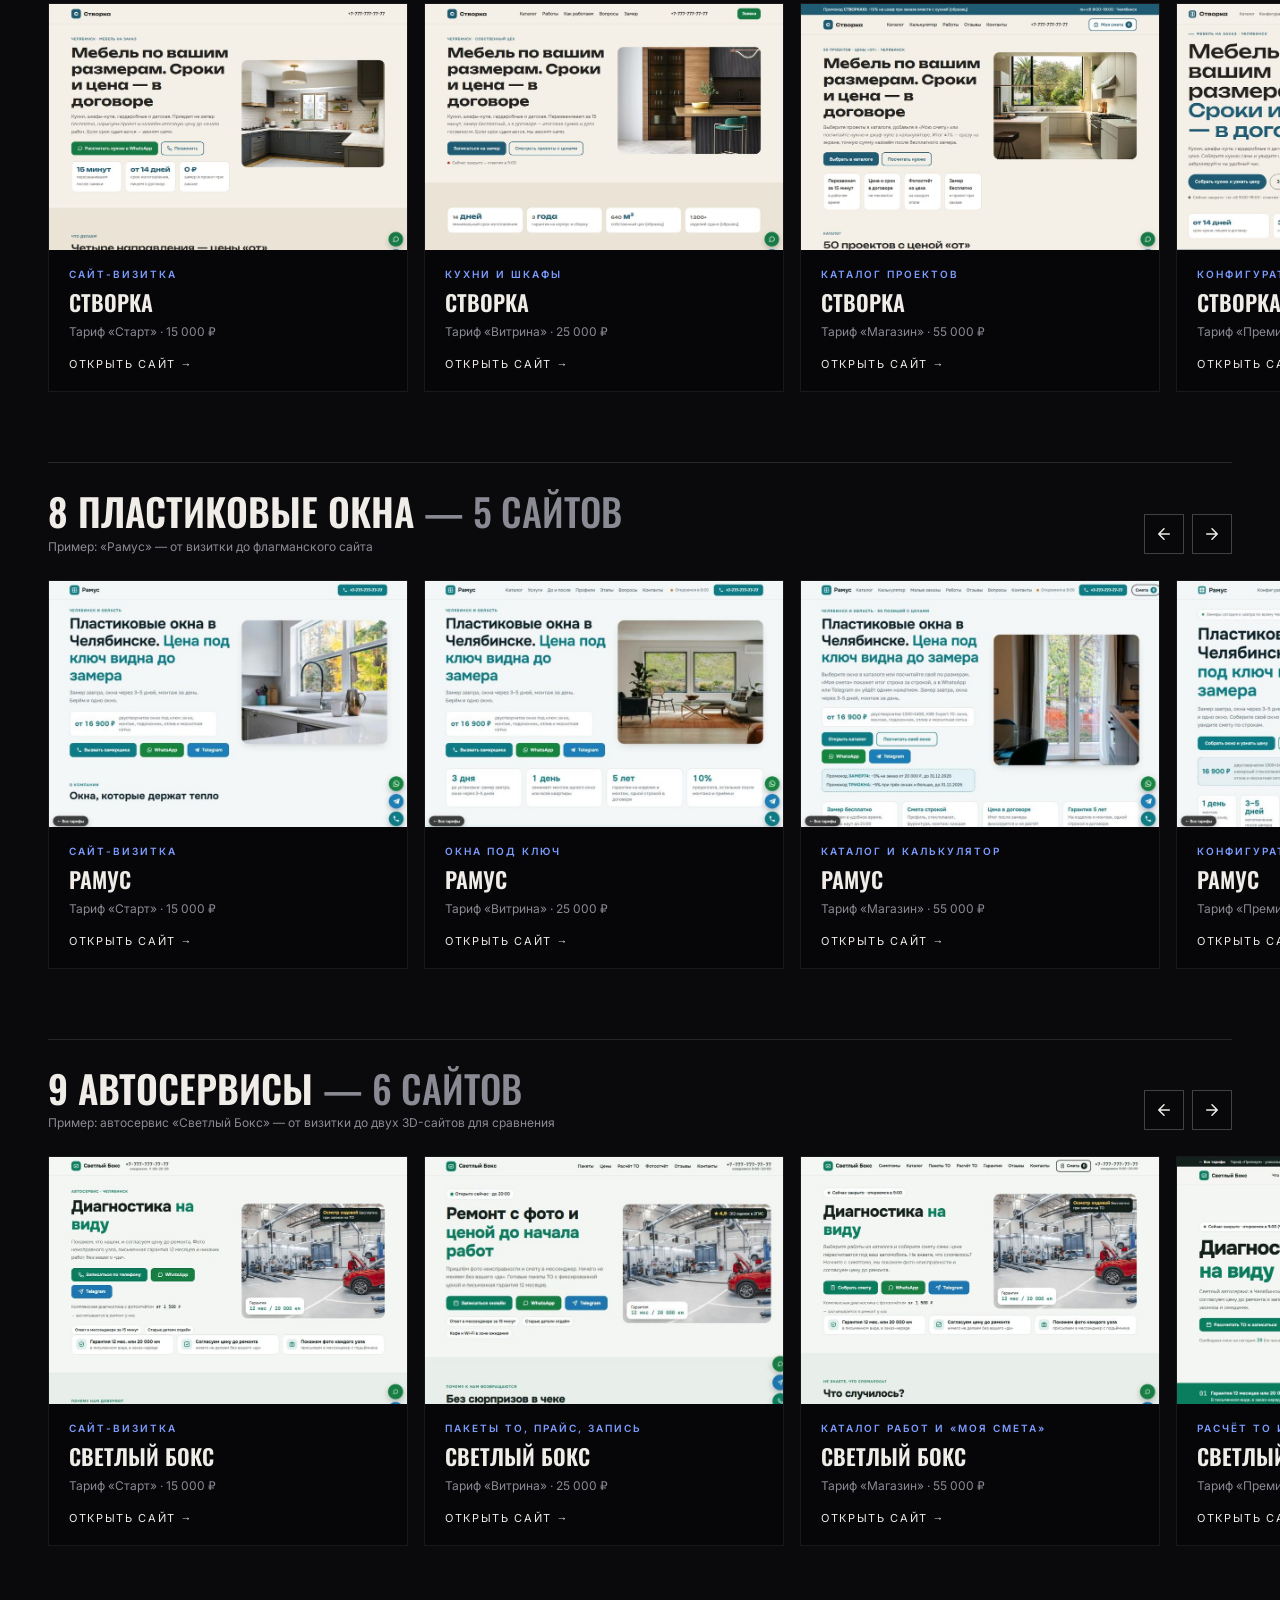
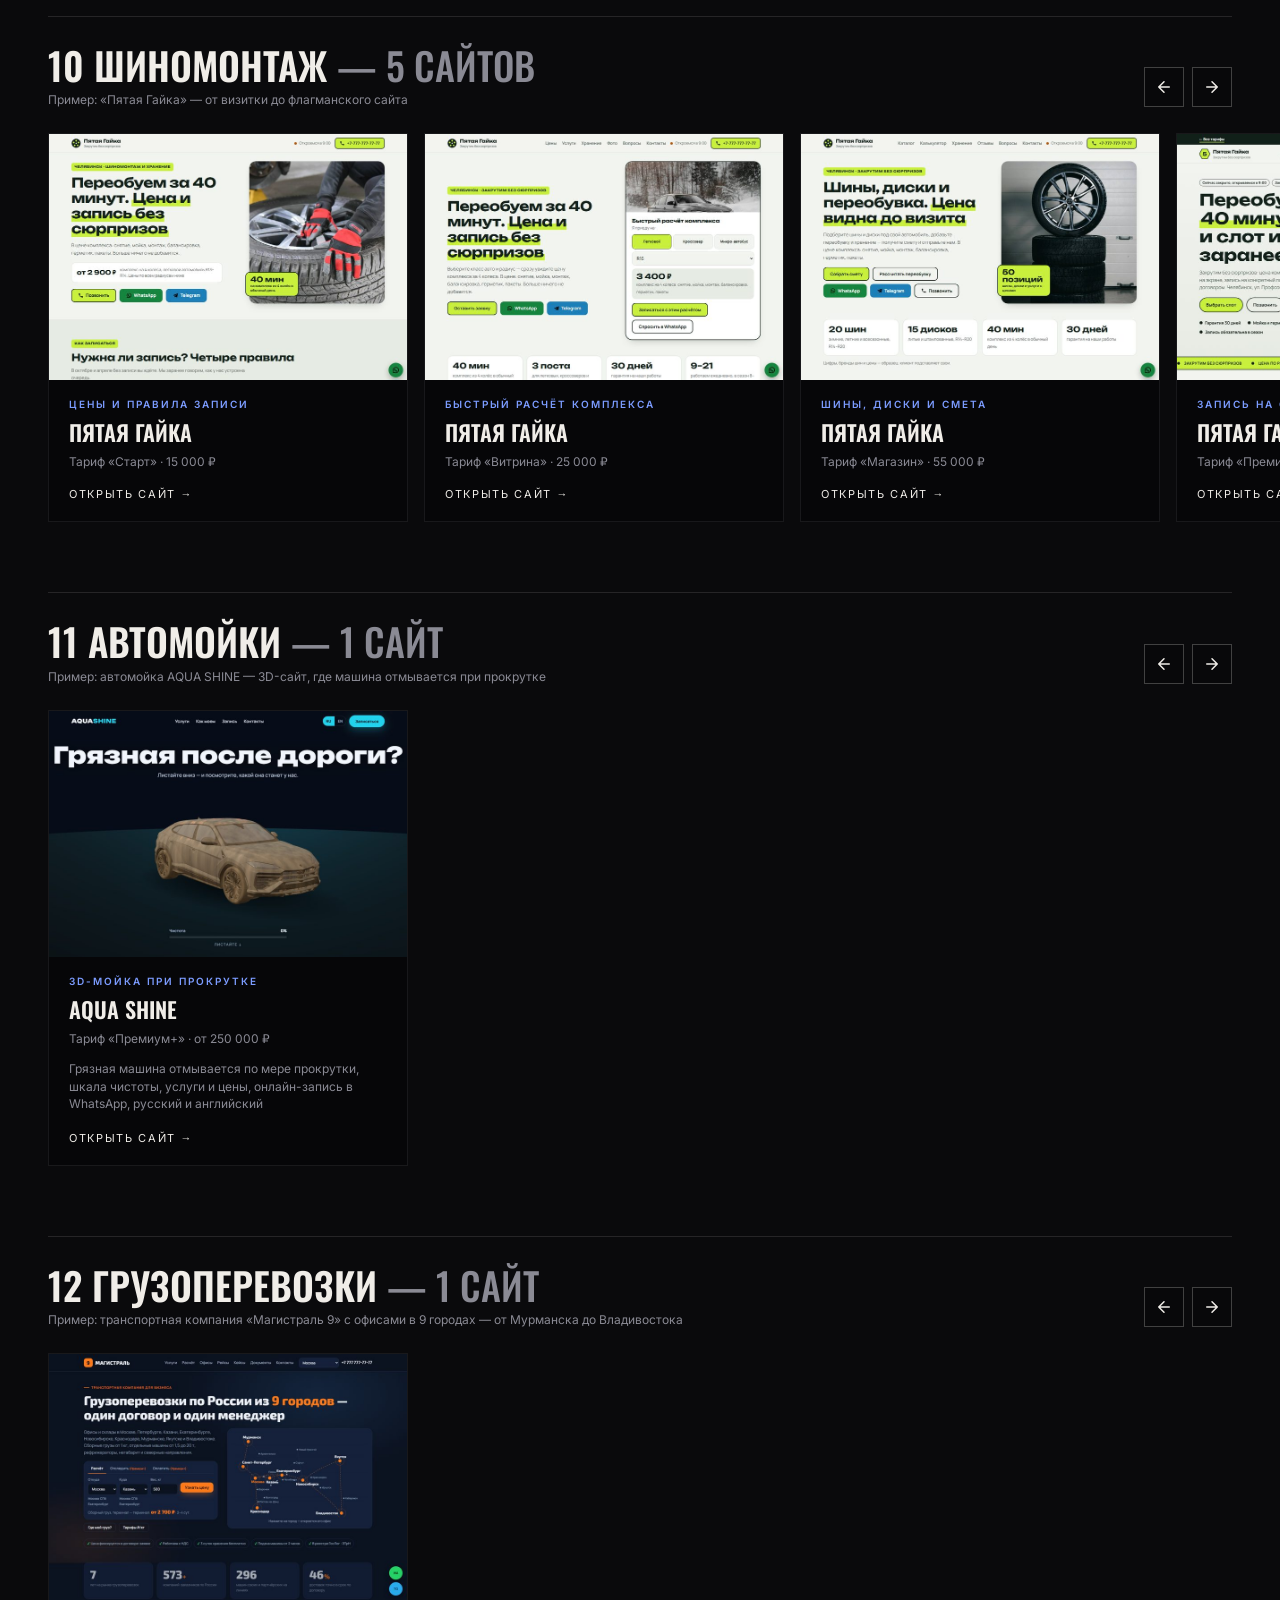
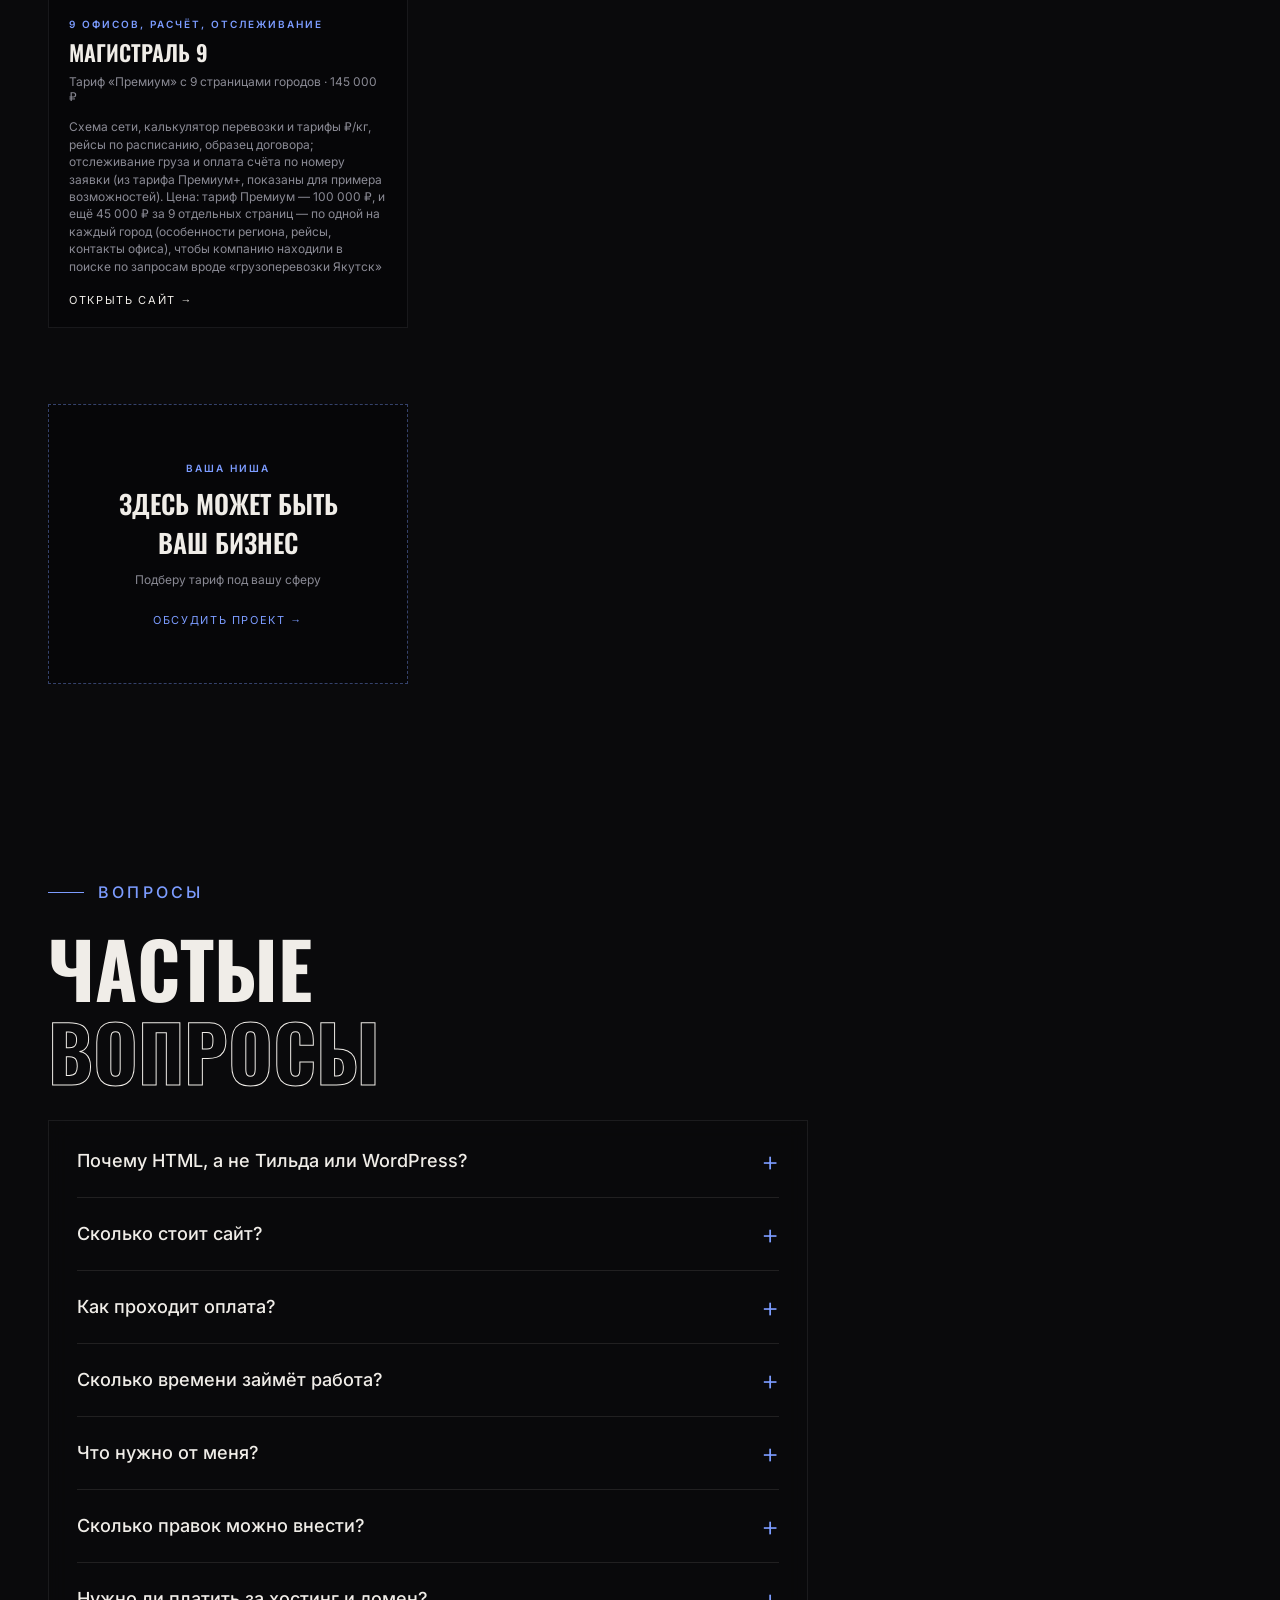
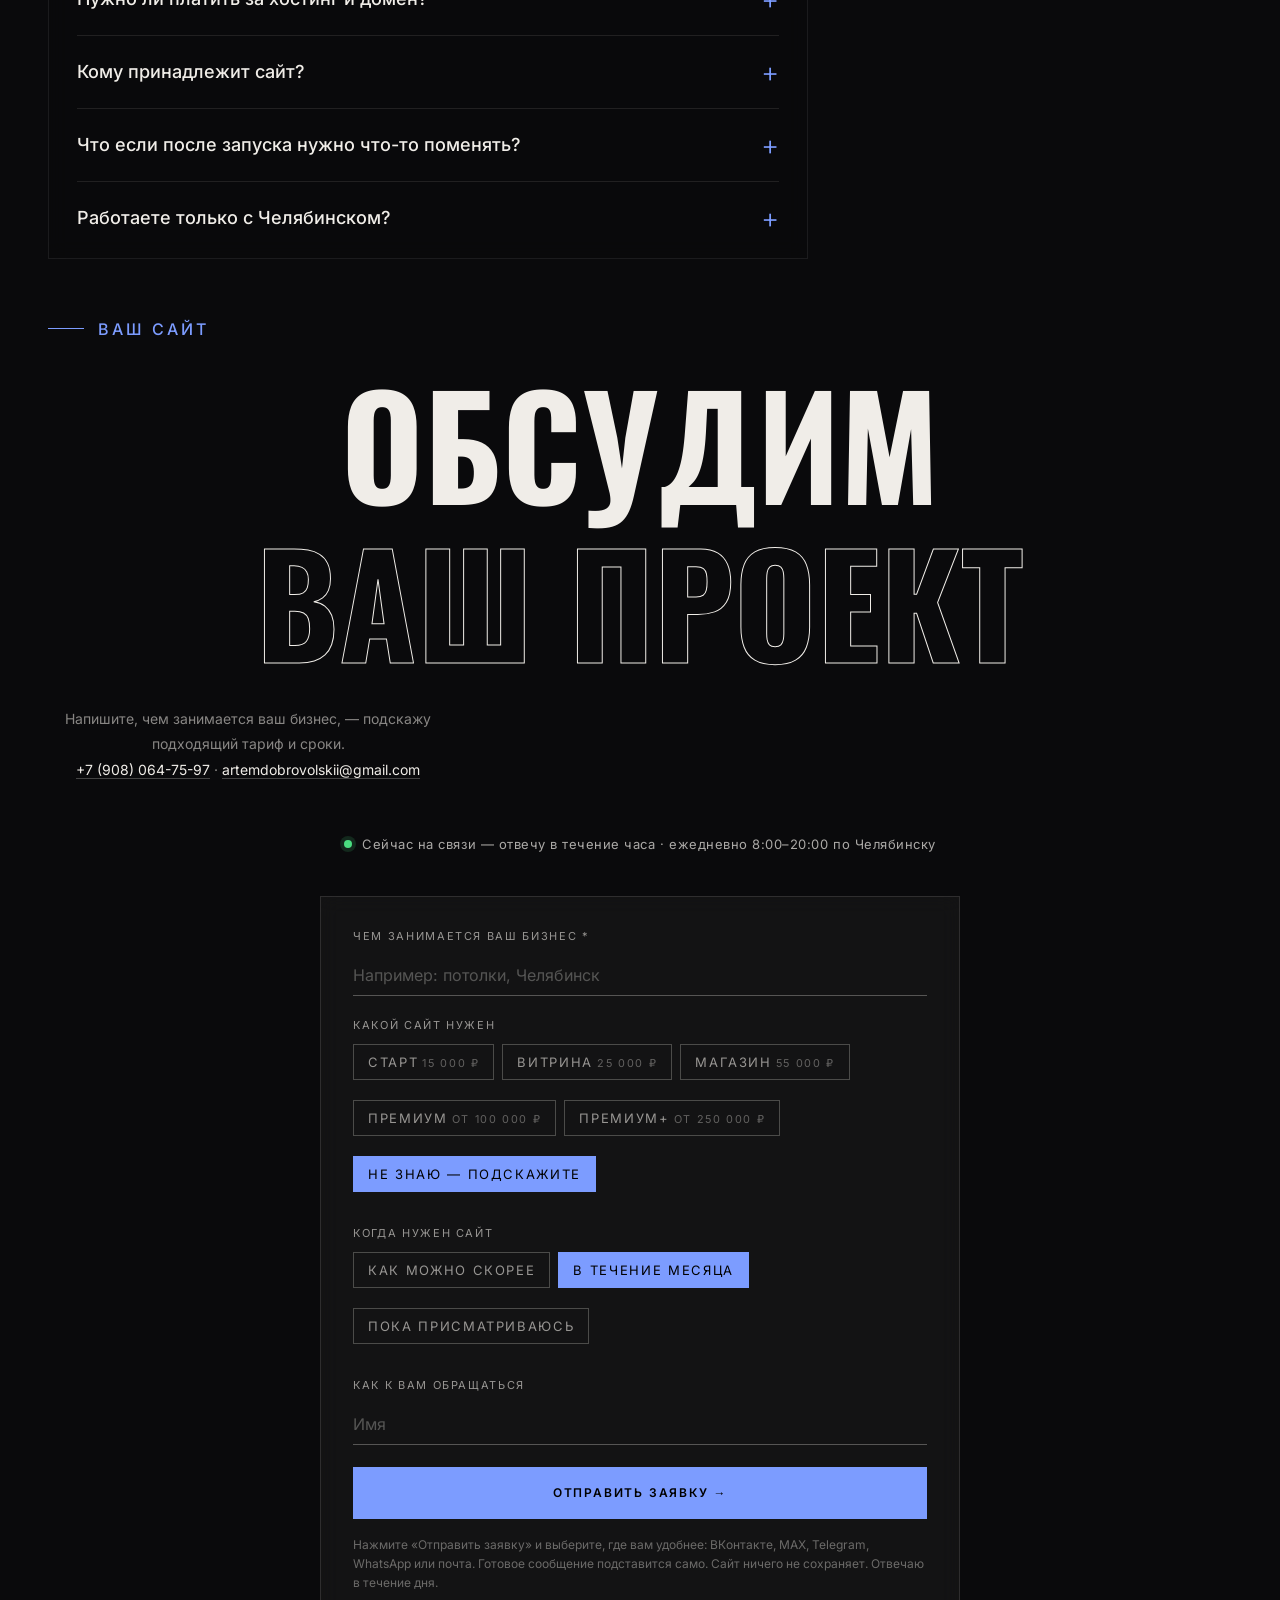
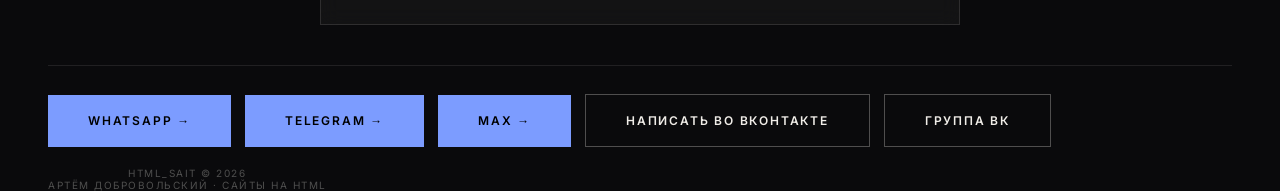
==== commit 38c0ece0: "Портфолио: шиномонтаж «Пятая Гайка» (5 тарифов), автосервис — Старт, Магазин, Премиум" ====
--- a/index.html
+++ b/index.html
@@ -564,10 +564,19 @@
   {niche:'Каталог и калькулятор',tariff:'Магазин',price:'55 000 ₽',url:'https://artemdobrovolskii1-bit.github.io/Okna-PVH/3-magazin/',img:'img/okna-magazin.jpg'},
   {niche:'Конфигуратор окна',tariff:'Премиум',price:'от 100 000 ₽',url:'https://artemdobrovolskii1-bit.github.io/Okna-PVH/4-premium/',img:'img/okna-premium.jpg'},
   {niche:'Окно в 3D',tariff:'Премиум+',price:'от 250 000 ₽',url:'https://artemdobrovolskii1-bit.github.io/Okna-PVH/5-premium-plus/',img:'img/okna-premium-plus.jpg'}]},
- {id:'n-avto',title:'Автосервисы',company:'Светлый Бокс',sub:'Пример: автосервис «Светлый Бокс» — витрина с ценами и два 3D-сайта для сравнения',works:[
+ {id:'n-avto',title:'Автосервисы',company:'Светлый Бокс',tariffs:'https://artemdobrovolskii1-bit.github.io/avtoservis-tarify/',sub:'Пример: автосервис «Светлый Бокс» — от визитки до двух 3D-сайтов для сравнения',works:[
+  {niche:'Сайт-визитка',tariff:'Старт',price:'15 000 ₽',url:'https://artemdobrovolskii1-bit.github.io/avtoservis-tarify/1-start/',img:'img/avto-start.jpg'},
   {niche:'Пакеты ТО, прайс, запись',tariff:'Витрина',price:'25 000 ₽',url:'https://artemdobrovolskii1-bit.github.io/avtoservis-vitrina/',img:'img/avto-vitrina.jpg'},
+  {niche:'Каталог работ и «Моя смета»',tariff:'Магазин',price:'55 000 ₽',url:'https://artemdobrovolskii1-bit.github.io/avtoservis-tarify/3-magazin/',img:'img/avto-magazin.jpg'},
+  {niche:'Расчёт ТО и запись на слот',tariff:'Премиум',price:'от 100 000 ₽',url:'https://artemdobrovolskii1-bit.github.io/avtoservis-tarify/4-premium/',img:'img/avto-premium.jpg'},
   {niche:'3D-диагностика BMW X5',tariff:'Премиум+',price:'от 250 000 ₽',url:'https://artemdobrovolskii1-bit.github.io/avtoservis-bmw/',img:'img/avto-premium-plus-bmw.jpg'},
   {niche:'3D-диагностика LADA',tariff:'Премиум+',price:'от 250 000 ₽',url:'https://artemdobrovolskii1-bit.github.io/Avtoservis/',img:'img/avto-premium-plus.jpg'}]},
+ {id:'n-shina',title:'Шиномонтаж',company:'Пятая Гайка',tariffs:'https://artemdobrovolskii1-bit.github.io/Shinomontazh/',works:[
+  {niche:'Цены и правила записи',tariff:'Старт',price:'15 000 ₽',url:'https://artemdobrovolskii1-bit.github.io/Shinomontazh/1-start/',img:'img/shina-start.jpg'},
+  {niche:'Быстрый расчёт комплекса',tariff:'Витрина',price:'25 000 ₽',url:'https://artemdobrovolskii1-bit.github.io/Shinomontazh/2-vitrina/',img:'img/shina-vitrina.jpg'},
+  {niche:'Шины, диски и смета',tariff:'Магазин',price:'55 000 ₽',url:'https://artemdobrovolskii1-bit.github.io/Shinomontazh/3-magazin/',img:'img/shina-magazin.jpg'},
+  {niche:'Запись на слот и хранение',tariff:'Премиум',price:'от 100 000 ₽',url:'https://artemdobrovolskii1-bit.github.io/Shinomontazh/4-premium/',img:'img/shina-premium.jpg'},
+  {niche:'Колесо в 3D',tariff:'Премиум+',price:'от 250 000 ₽',url:'https://artemdobrovolskii1-bit.github.io/Shinomontazh/5-premium-plus/',img:'img/shina-premium-plus.jpg'}]},
  {id:'n-moyka',title:'Автомойки',company:'AQUA SHINE',sub:'Пример: автомойка AQUA SHINE — 3D-сайт, где машина отмывается при прокрутке',works:[
   {niche:'3D-мойка при прокрутке',tariff:'Премиум+',price:'от 250 000 ₽',url:'https://artemdobrovolskii1-bit.github.io/avtomoyka-3d/',img:'img/avtomoyka-3d.jpg',
    desc:'Грязная машина отмывается по мере прокрутки, шкала чистоты, услуги и цены, онлайн-запись в WhatsApp, русский и английский'}]},
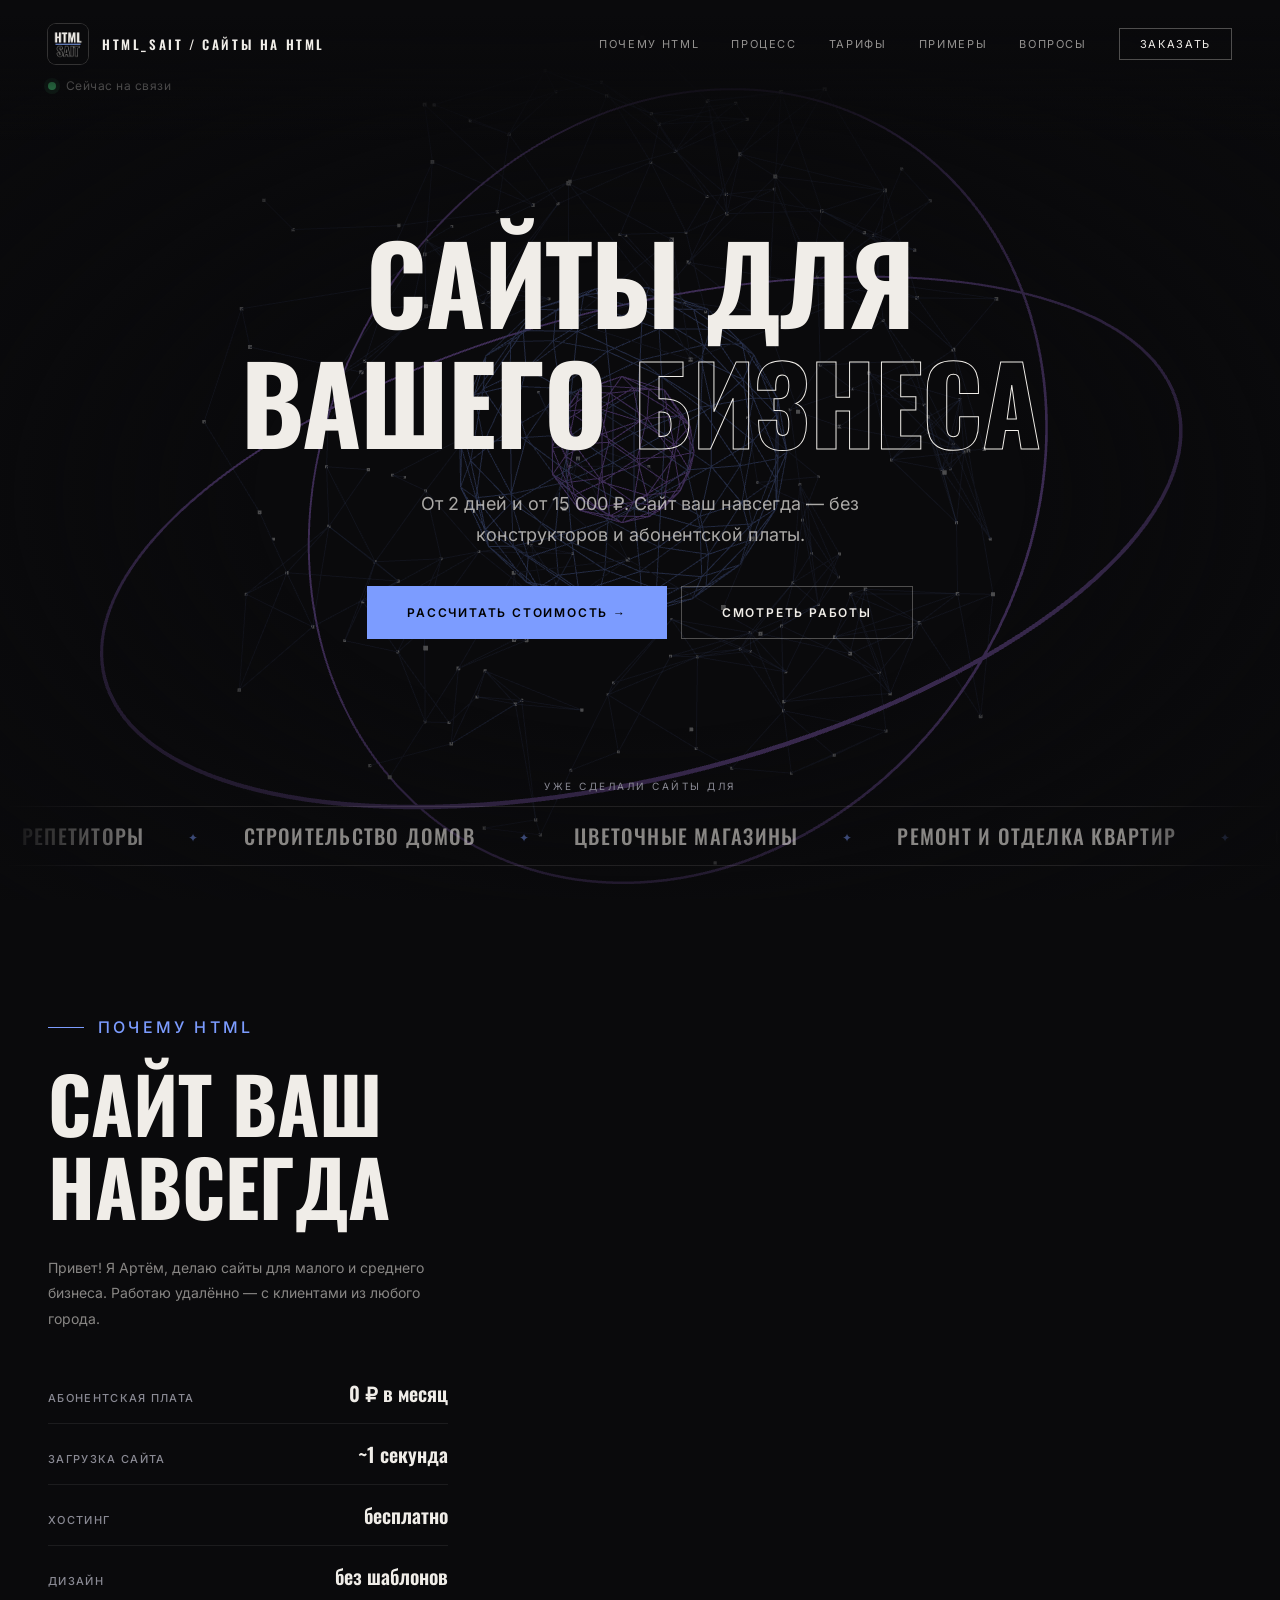
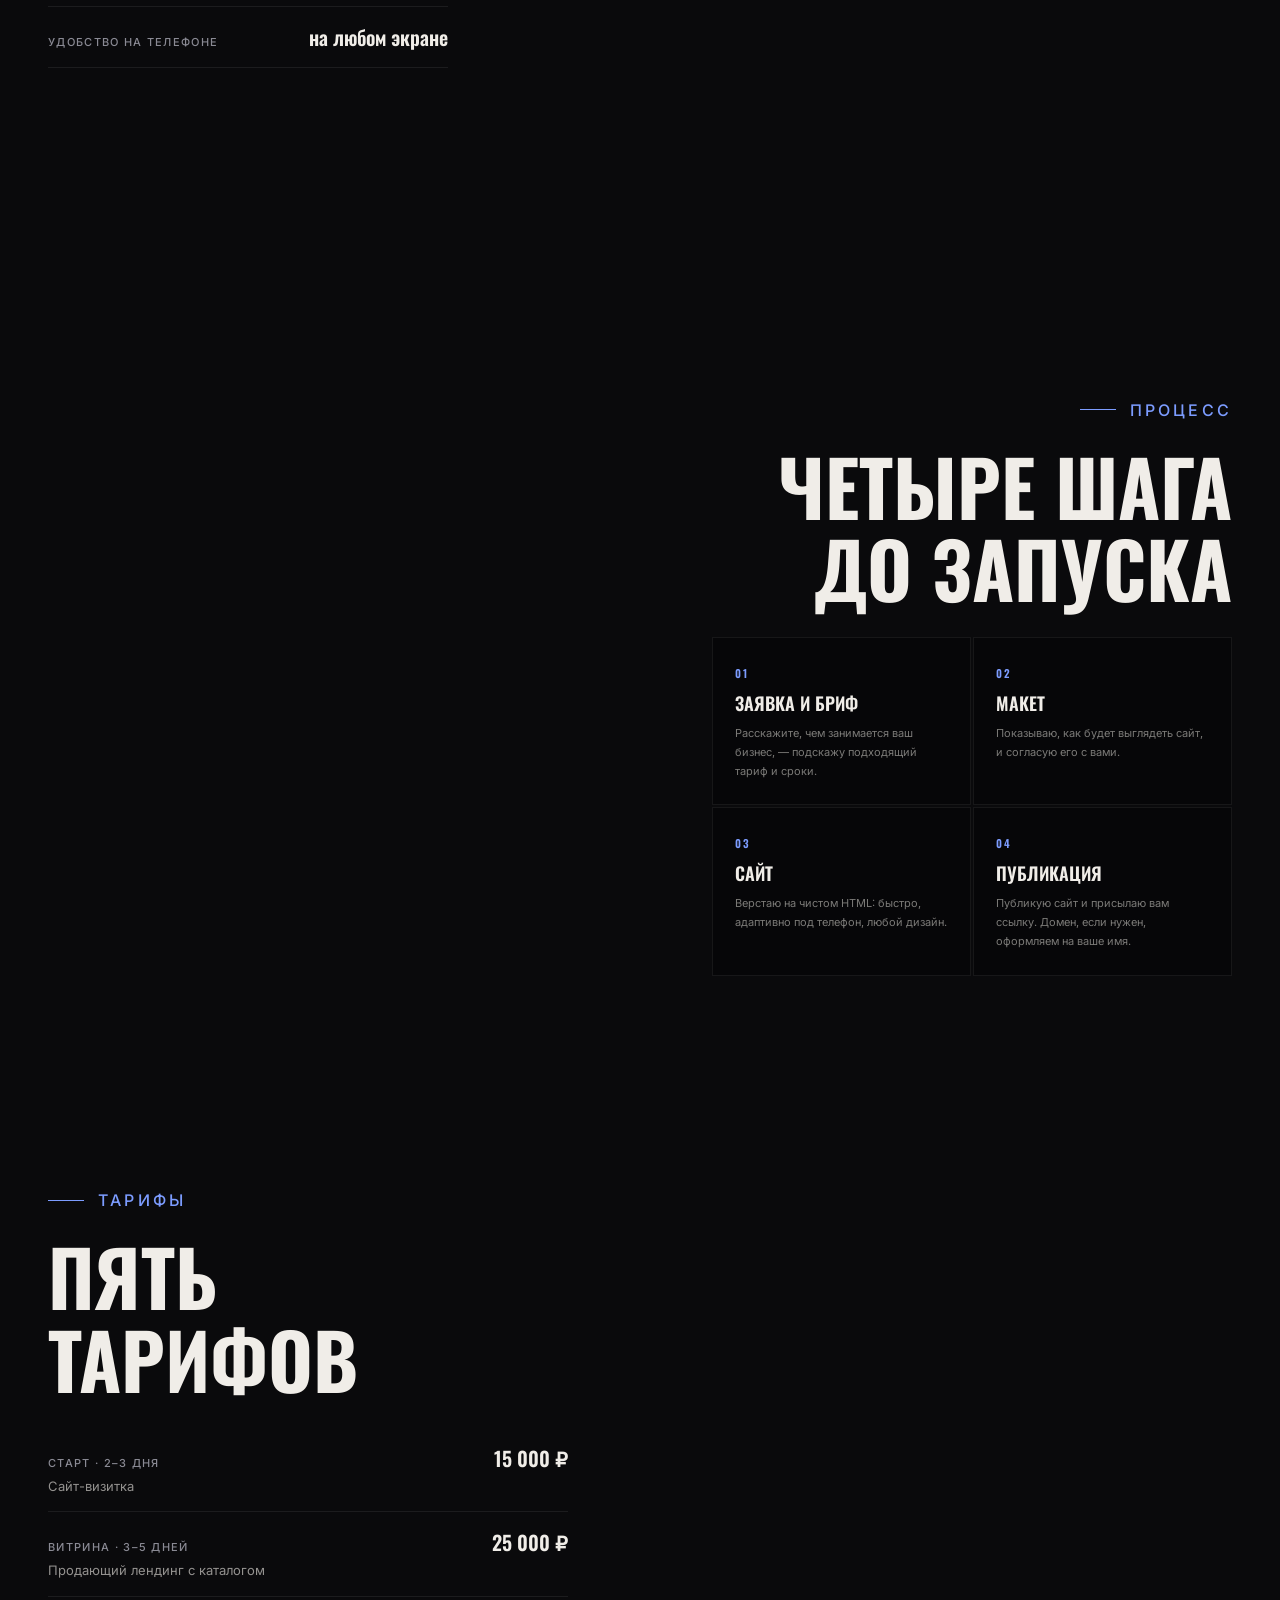
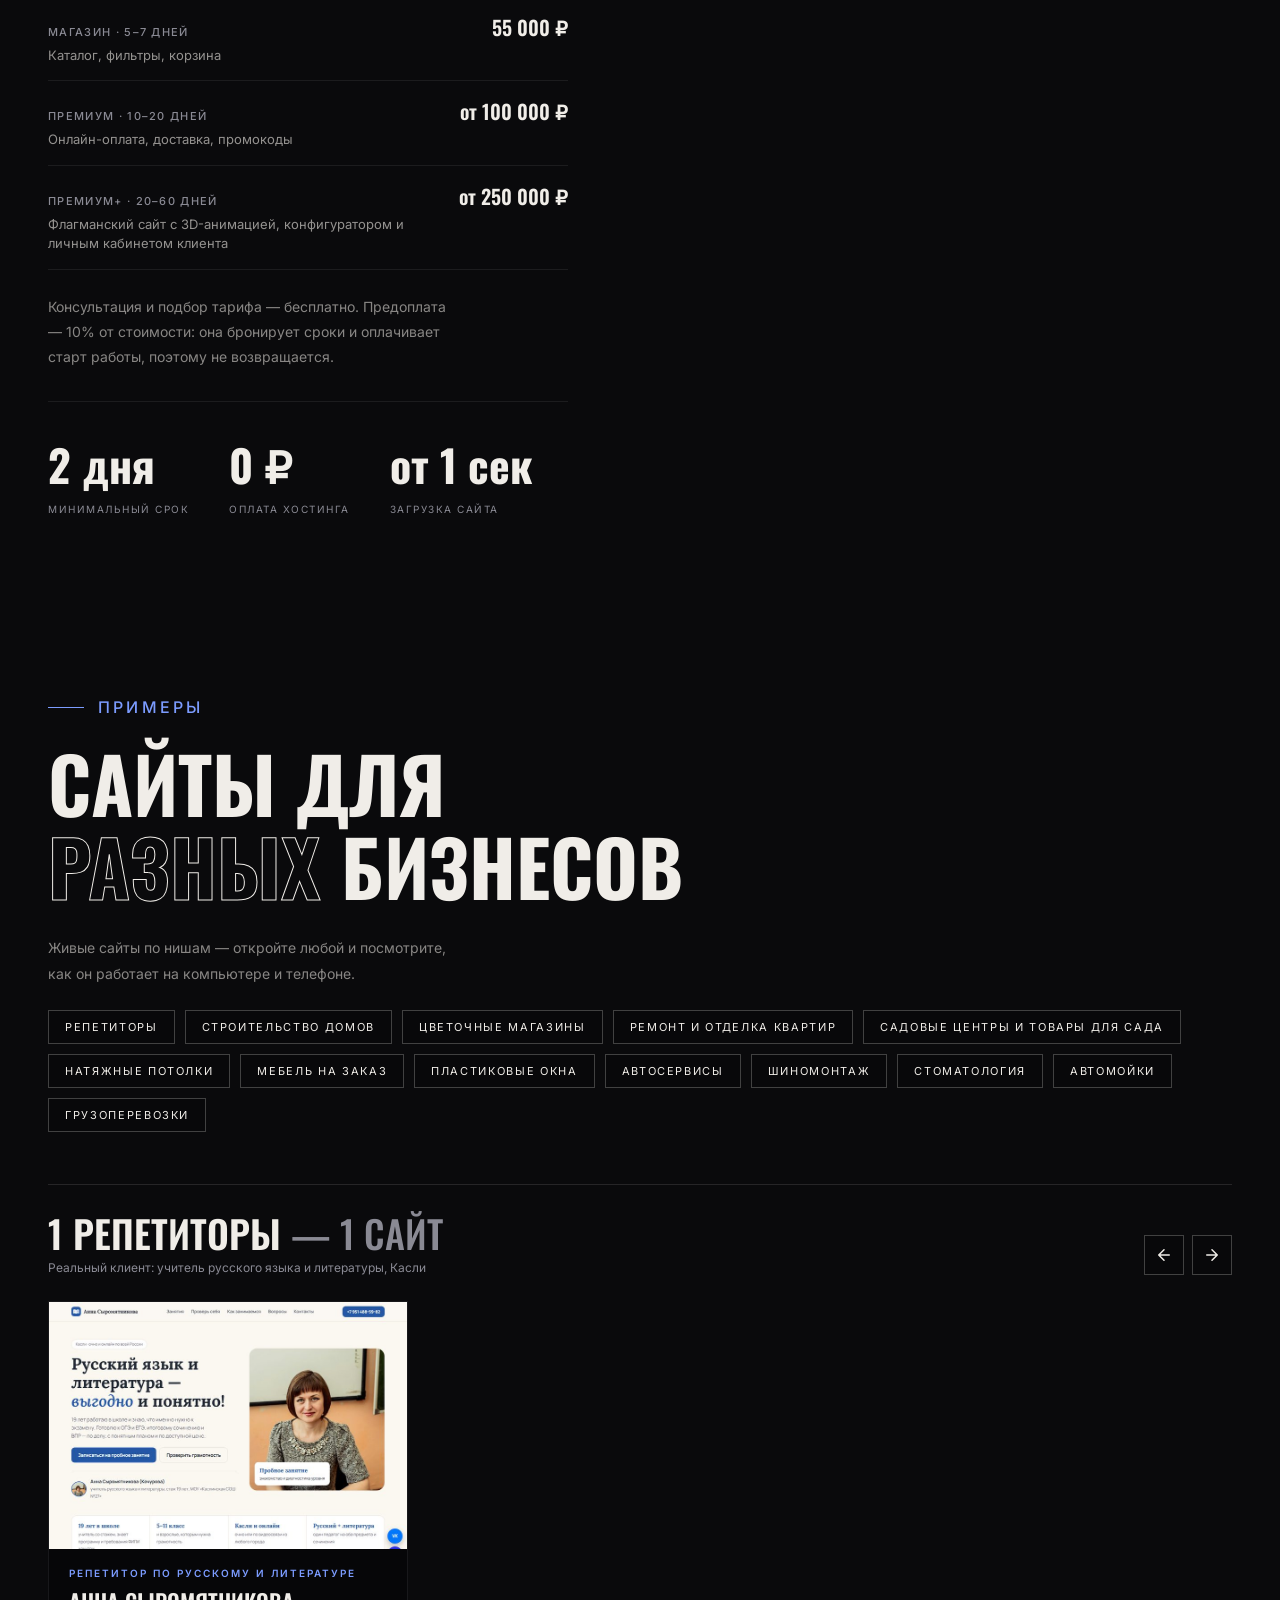
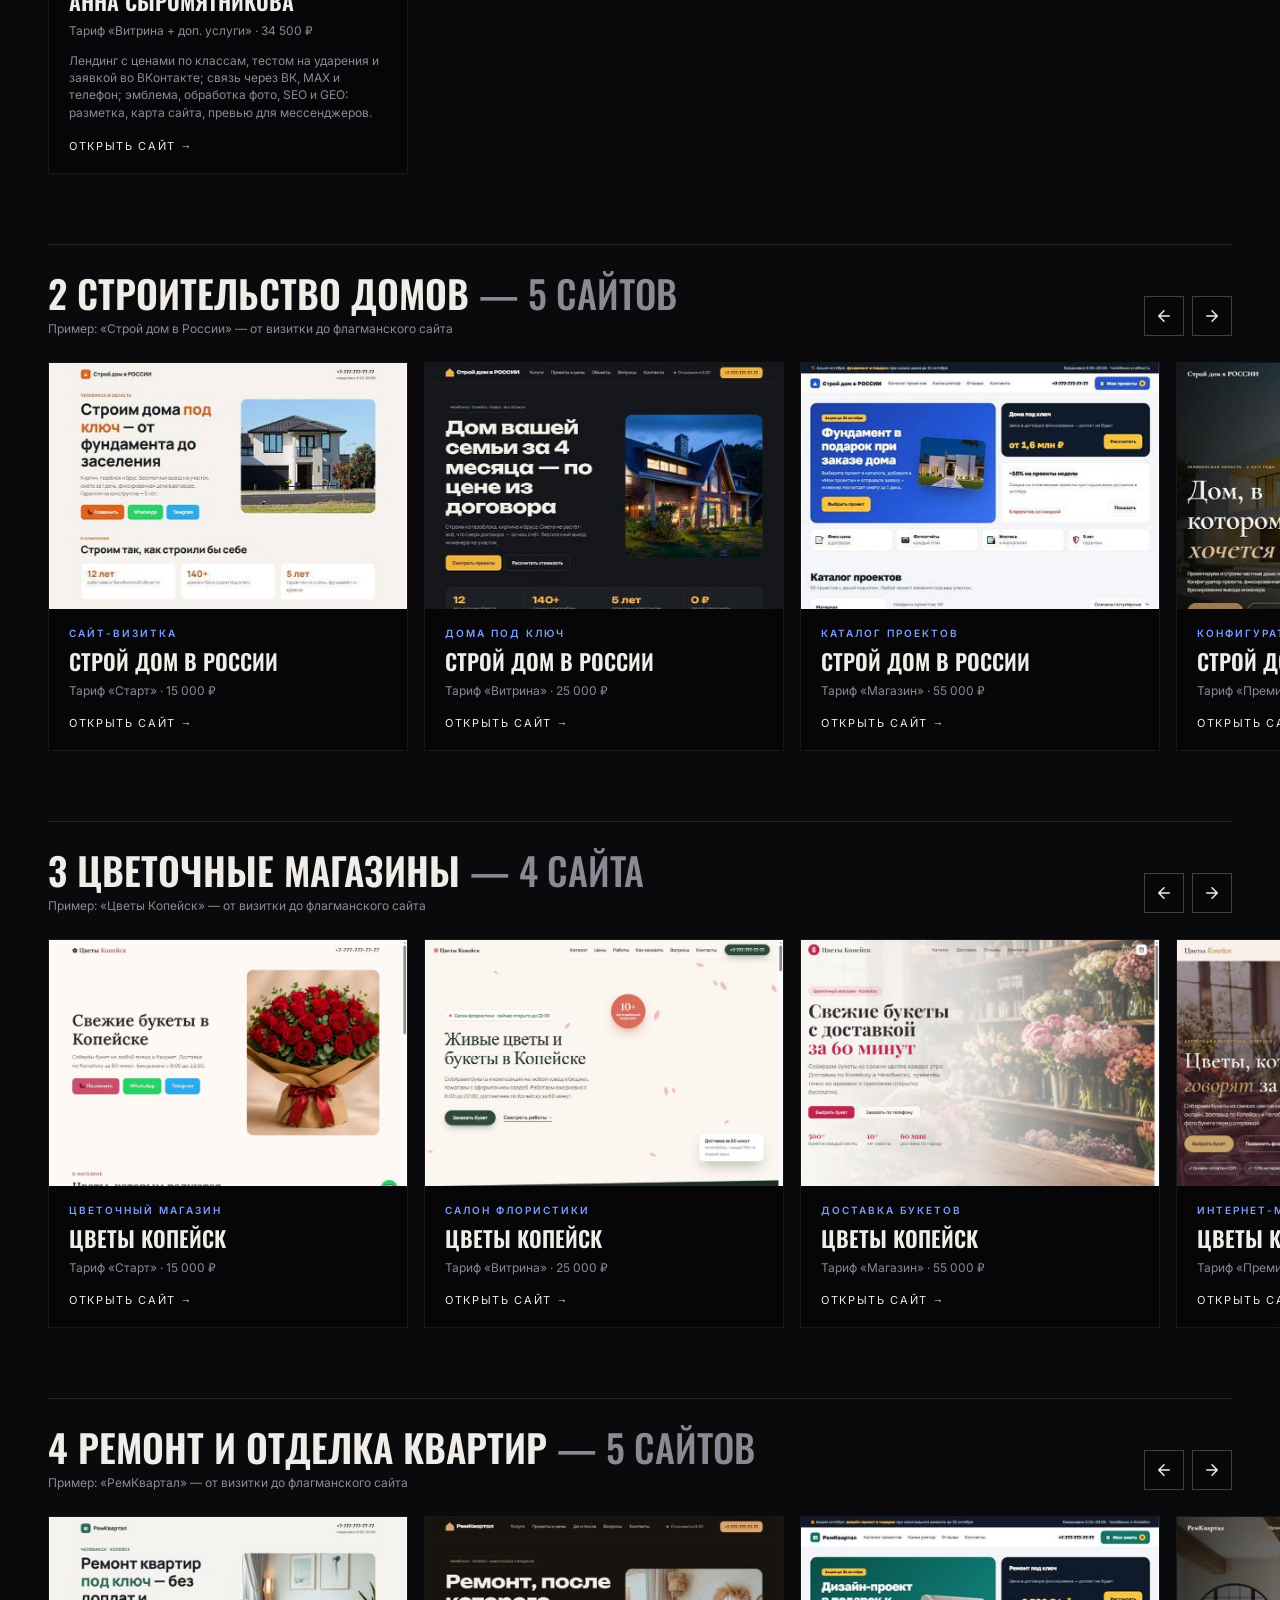
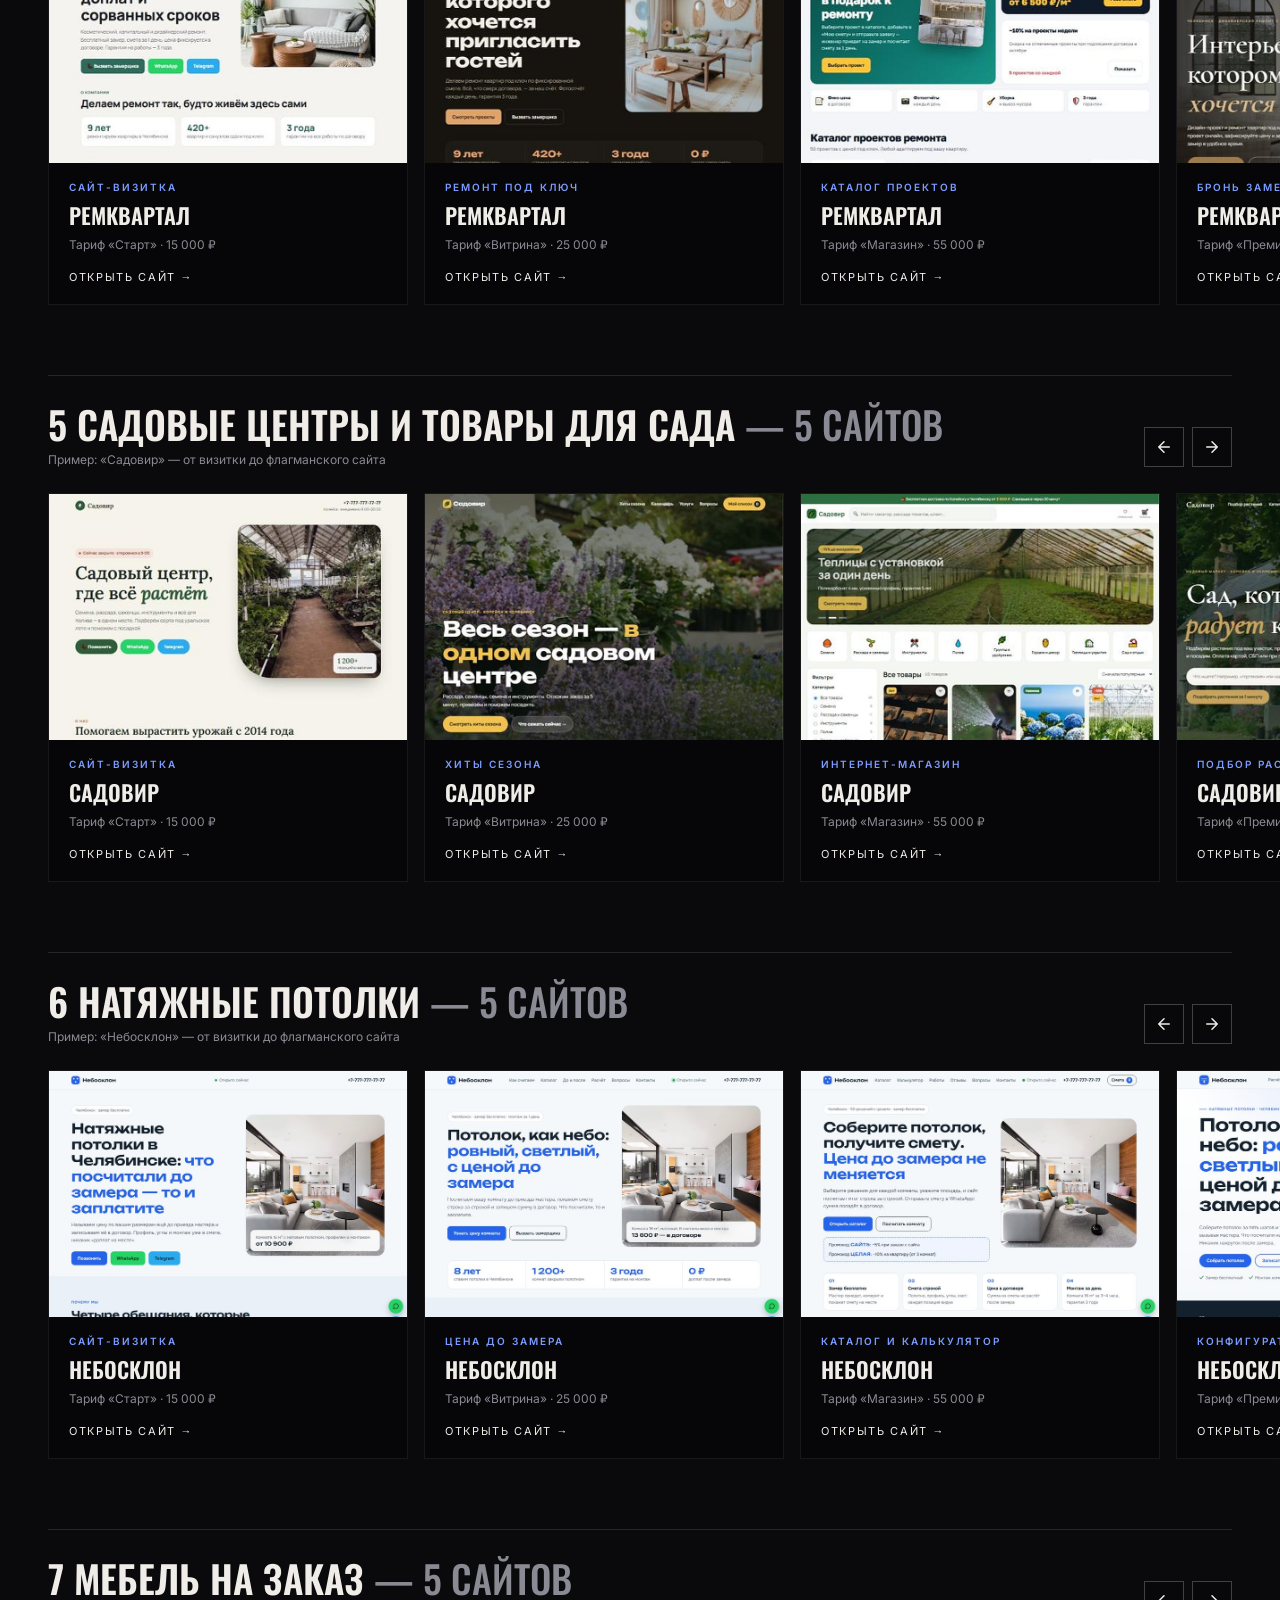
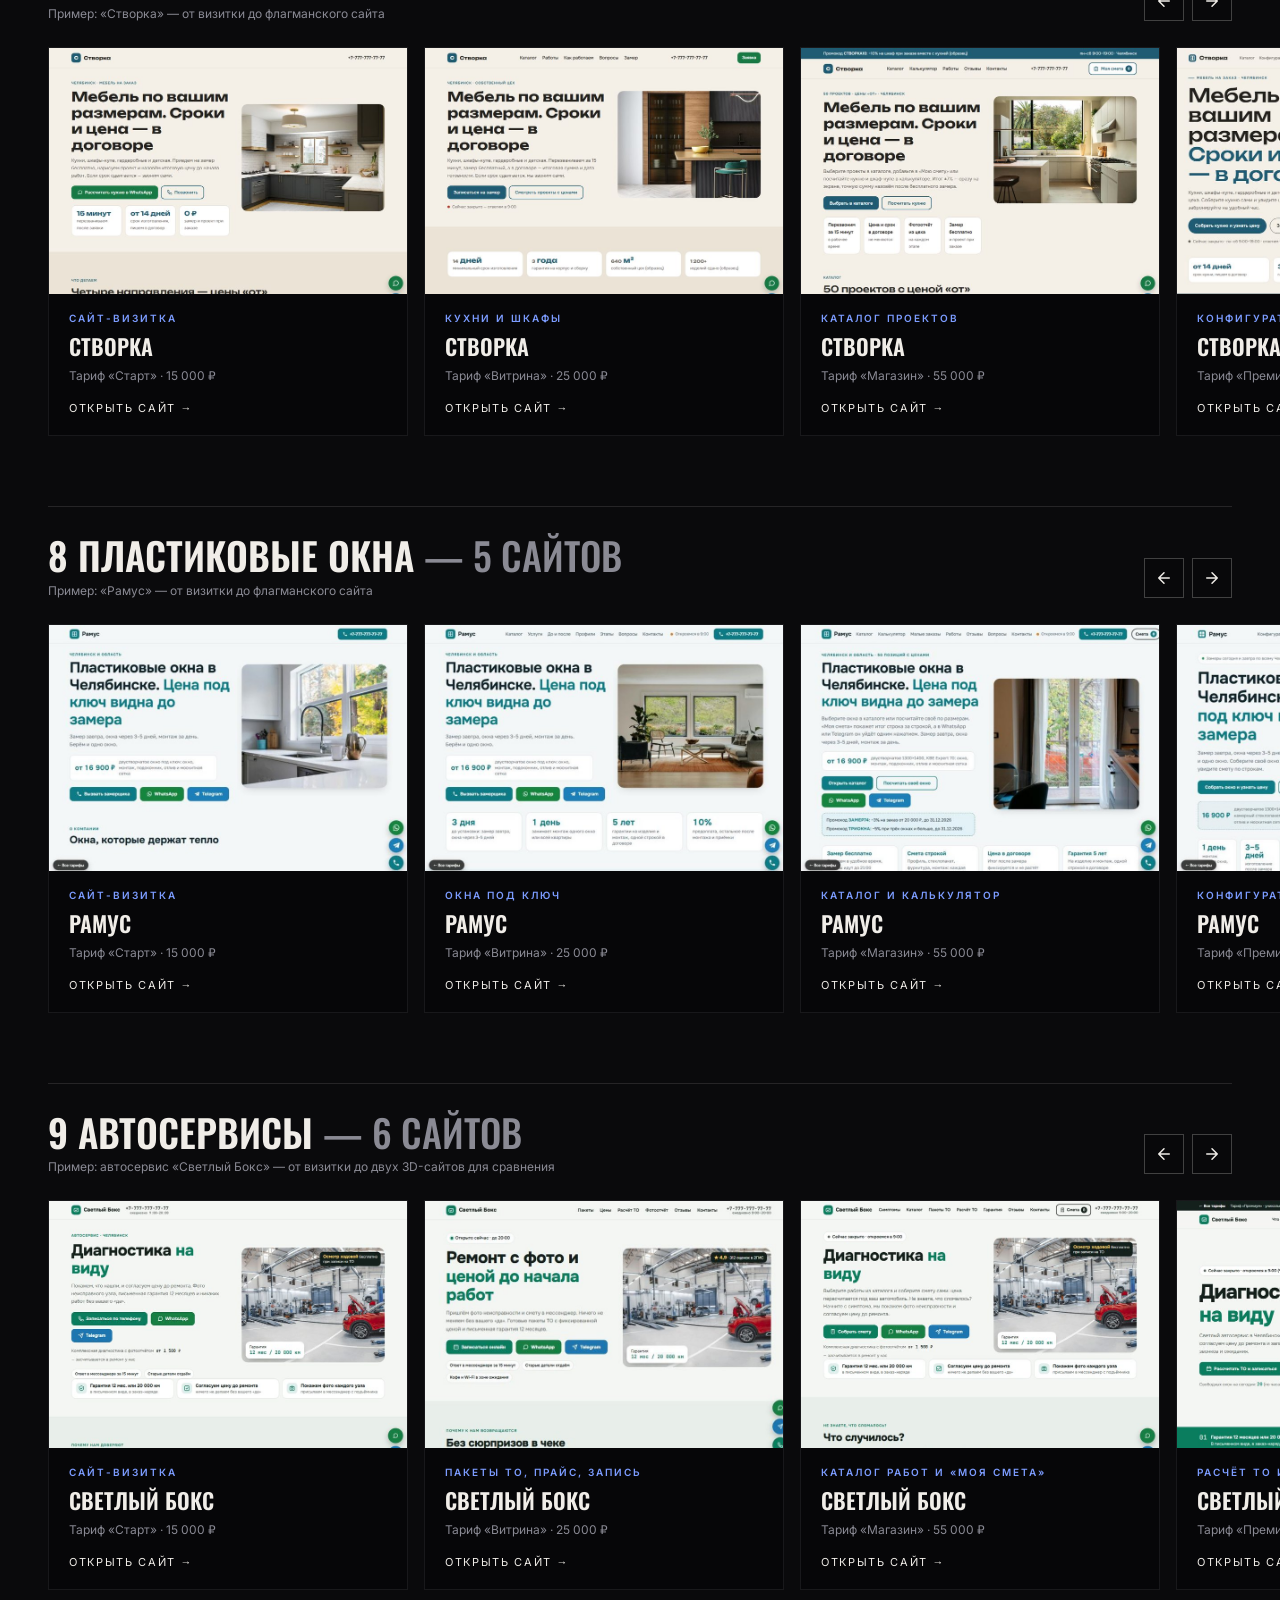
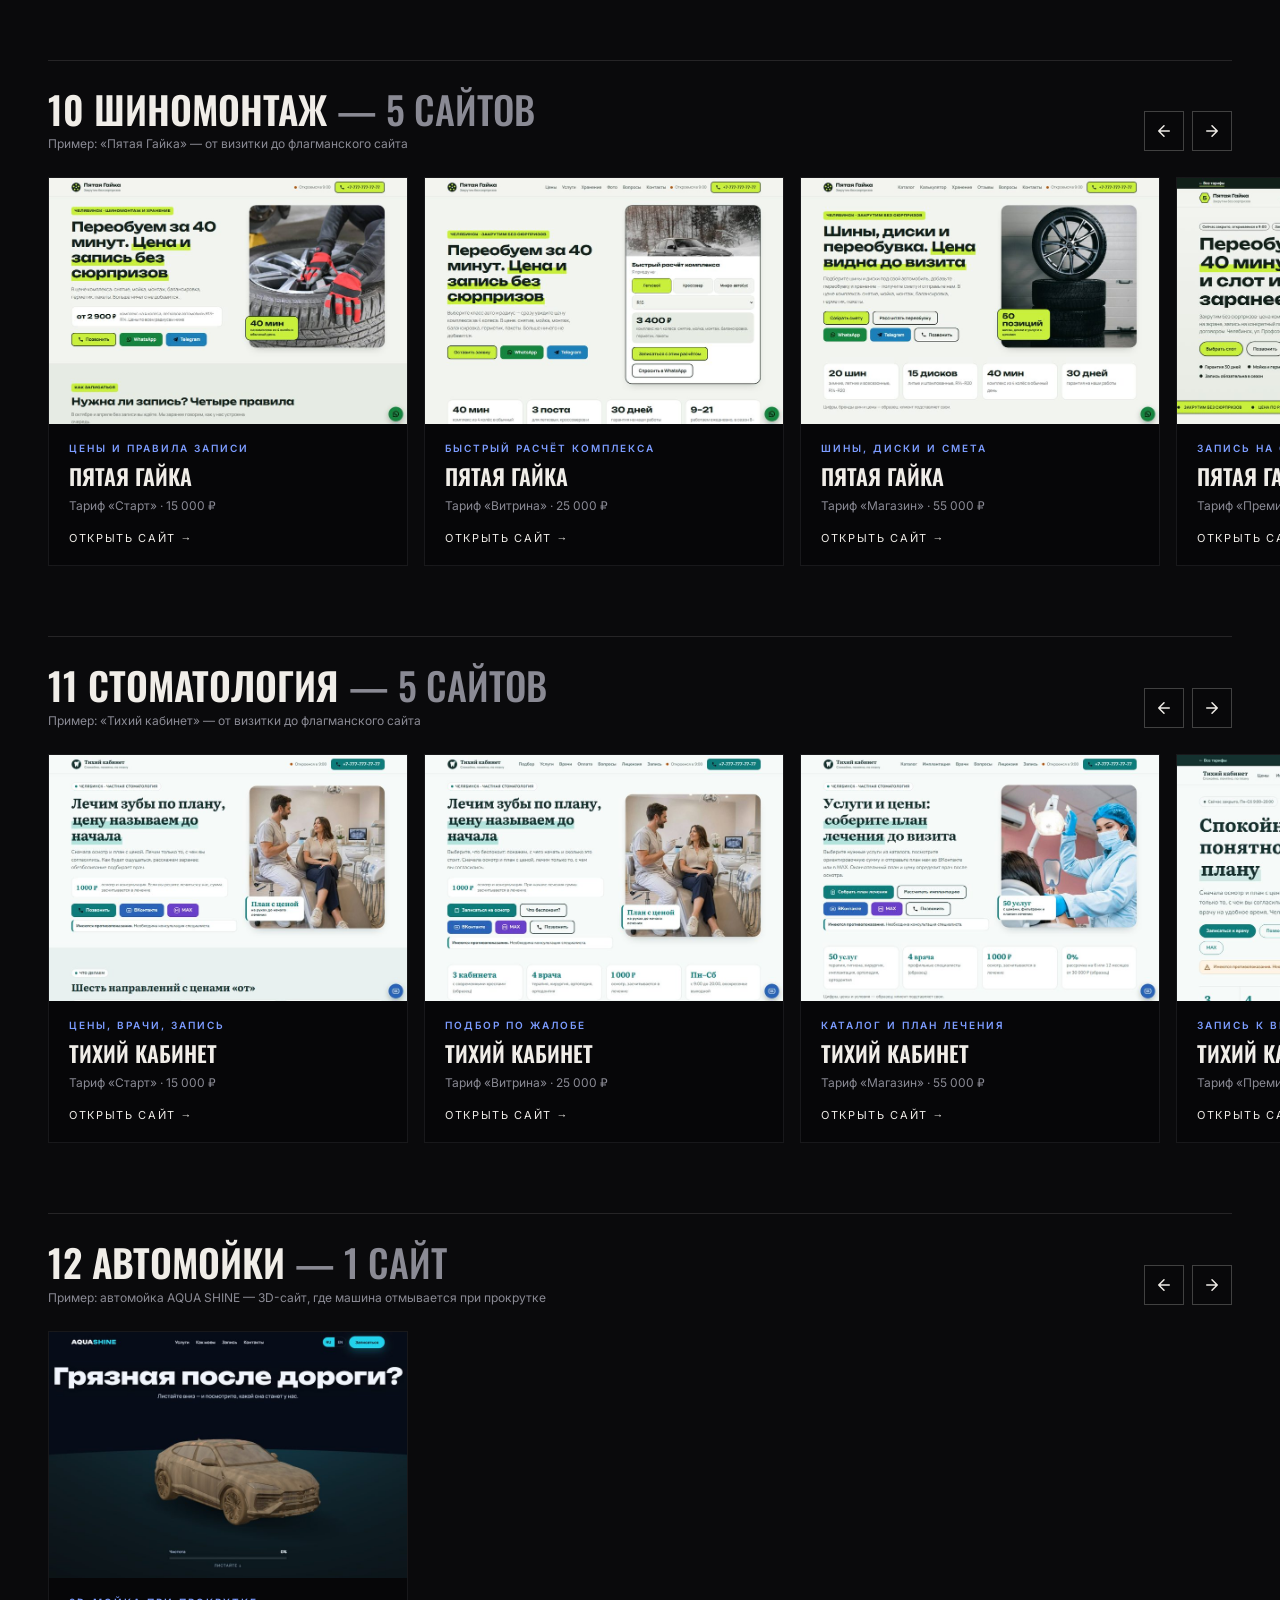
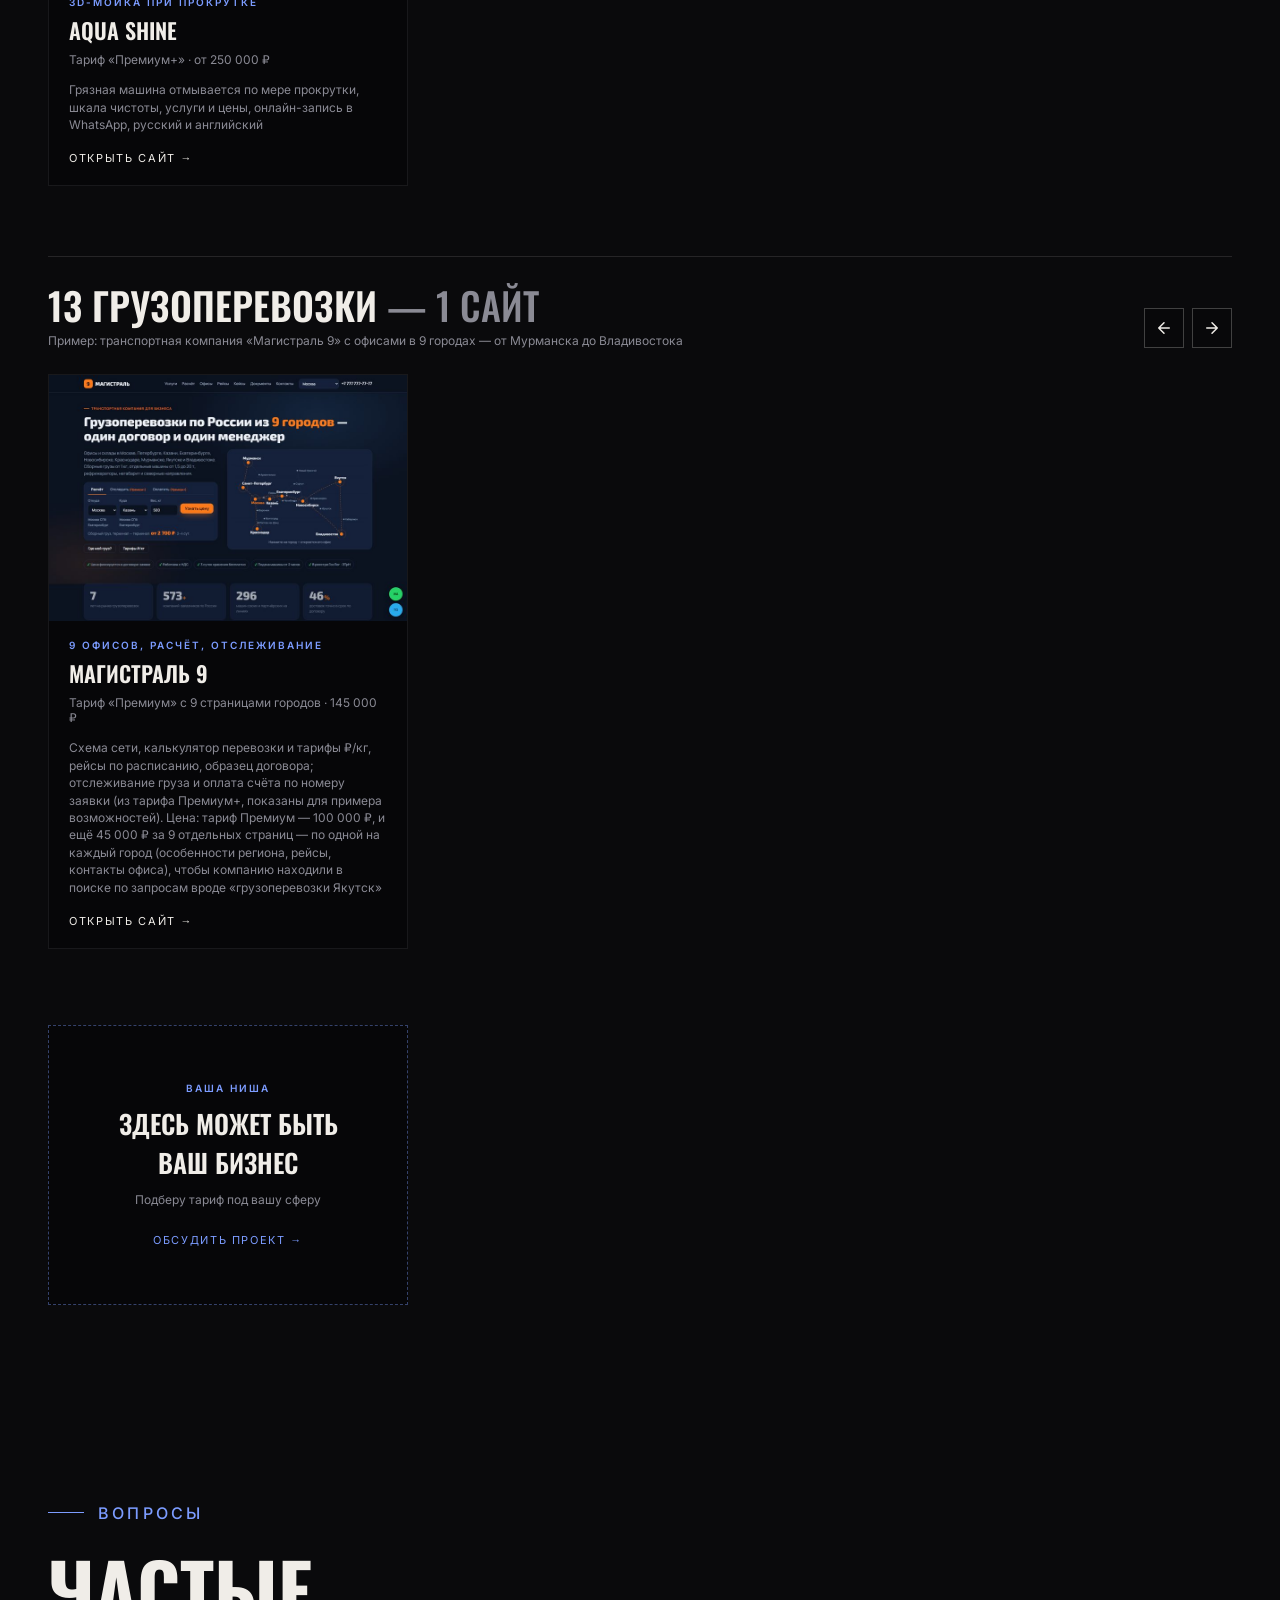
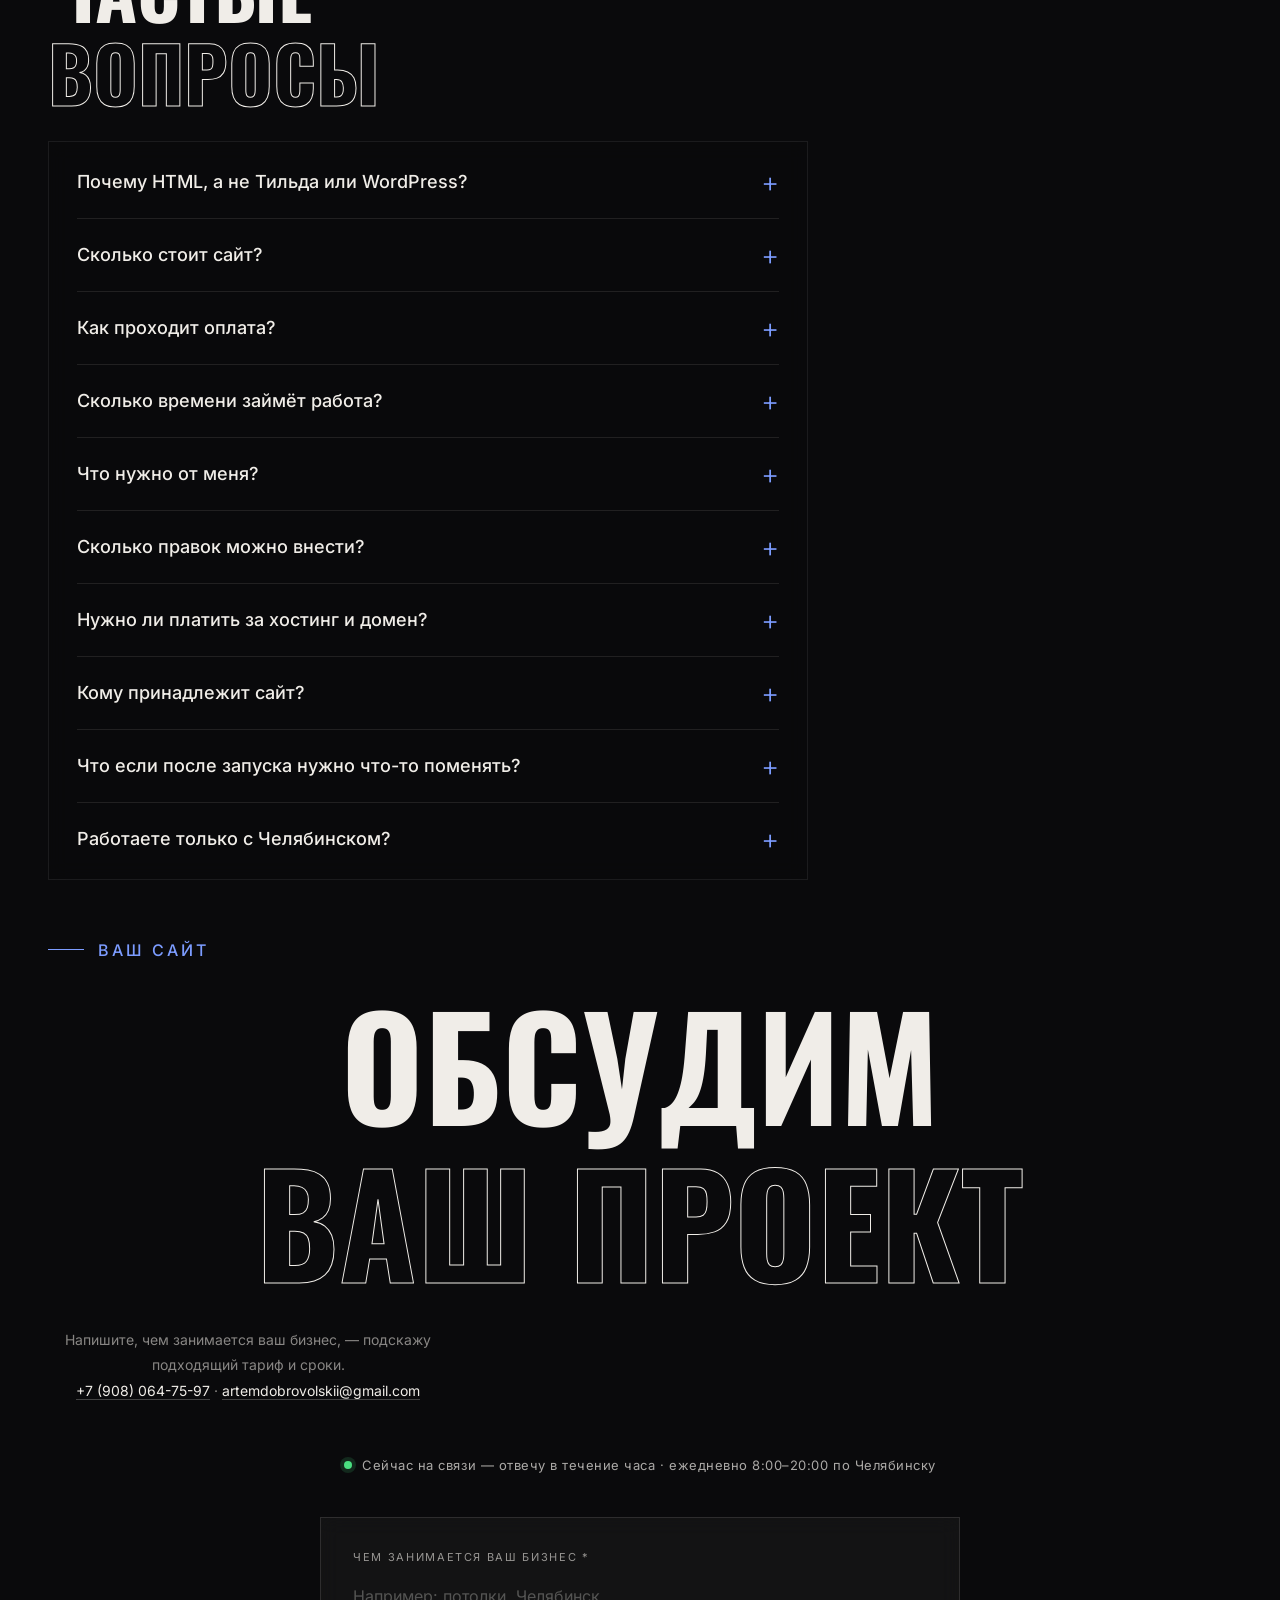
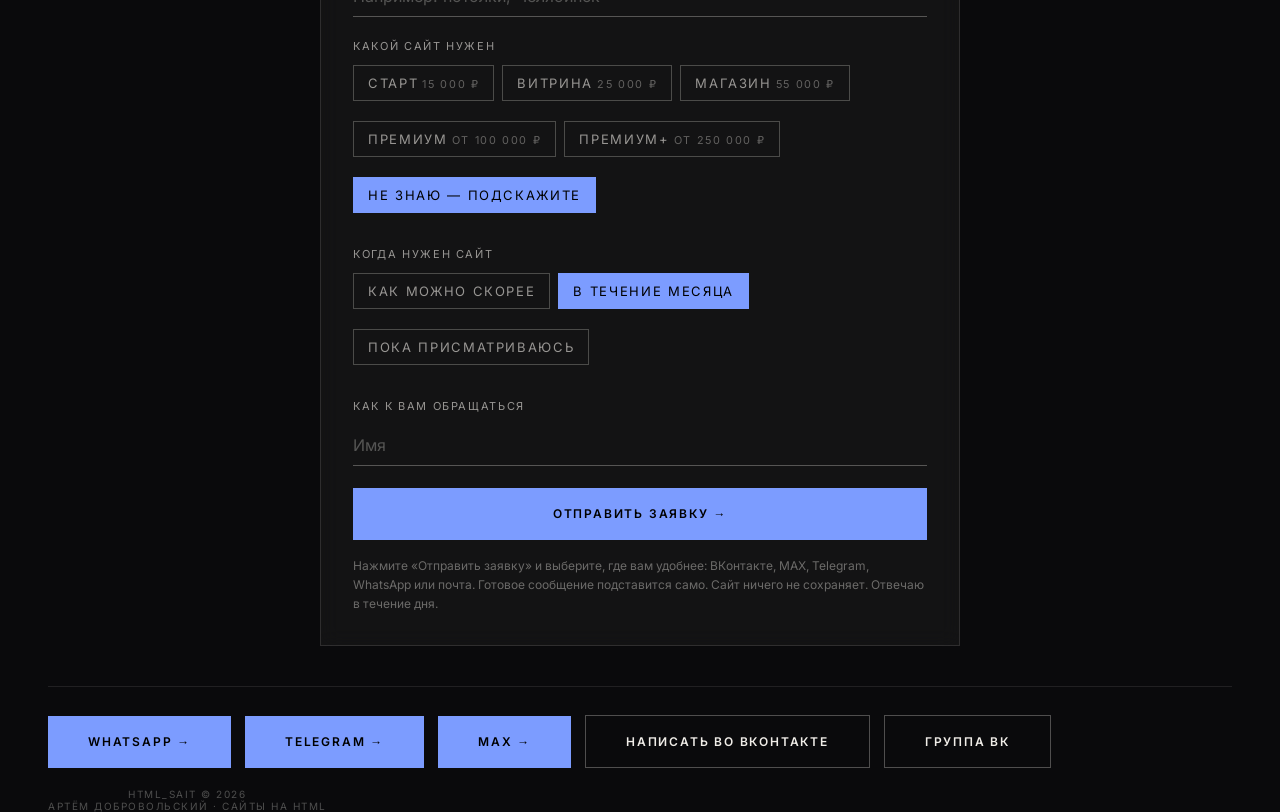
==== commit 41937cab: "Портфолио: стоматология «Тихий кабинет» (5 тарифов)" ====
--- a/index.html
+++ b/index.html
@@ -577,6 +577,12 @@
   {niche:'Шины, диски и смета',tariff:'Магазин',price:'55 000 ₽',url:'https://artemdobrovolskii1-bit.github.io/Shinomontazh/3-magazin/',img:'img/shina-magazin.jpg'},
   {niche:'Запись на слот и хранение',tariff:'Премиум',price:'от 100 000 ₽',url:'https://artemdobrovolskii1-bit.github.io/Shinomontazh/4-premium/',img:'img/shina-premium.jpg'},
   {niche:'Колесо в 3D',tariff:'Премиум+',price:'от 250 000 ₽',url:'https://artemdobrovolskii1-bit.github.io/Shinomontazh/5-premium-plus/',img:'img/shina-premium-plus.jpg'}]},
+ {id:'n-stom',title:'Стоматология',company:'Тихий кабинет',tariffs:'https://artemdobrovolskii1-bit.github.io/Stomatologiya/',works:[
+  {niche:'Цены, врачи, запись',tariff:'Старт',price:'15 000 ₽',url:'https://artemdobrovolskii1-bit.github.io/Stomatologiya/1-start/',img:'img/stom-start.jpg'},
+  {niche:'Подбор по жалобе',tariff:'Витрина',price:'25 000 ₽',url:'https://artemdobrovolskii1-bit.github.io/Stomatologiya/2-vitrina/',img:'img/stom-vitrina.jpg'},
+  {niche:'Каталог и план лечения',tariff:'Магазин',price:'55 000 ₽',url:'https://artemdobrovolskii1-bit.github.io/Stomatologiya/3-magazin/',img:'img/stom-magazin.jpg'},
+  {niche:'Запись к врачу на слот',tariff:'Премиум',price:'от 100 000 ₽',url:'https://artemdobrovolskii1-bit.github.io/Stomatologiya/4-premium/',img:'img/stom-premium.jpg'},
+  {niche:'3D-кабинет и смета',tariff:'Премиум+',price:'от 250 000 ₽',url:'https://artemdobrovolskii1-bit.github.io/Stomatologiya/5-premium-plus/',img:'img/stom-premium-plus.jpg'}]},
  {id:'n-moyka',title:'Автомойки',company:'AQUA SHINE',sub:'Пример: автомойка AQUA SHINE — 3D-сайт, где машина отмывается при прокрутке',works:[
   {niche:'3D-мойка при прокрутке',tariff:'Премиум+',price:'от 250 000 ₽',url:'https://artemdobrovolskii1-bit.github.io/avtomoyka-3d/',img:'img/avtomoyka-3d.jpg',
    desc:'Грязная машина отмывается по мере прокрутки, шкала чистоты, услуги и цены, онлайн-запись в WhatsApp, русский и английский'}]},
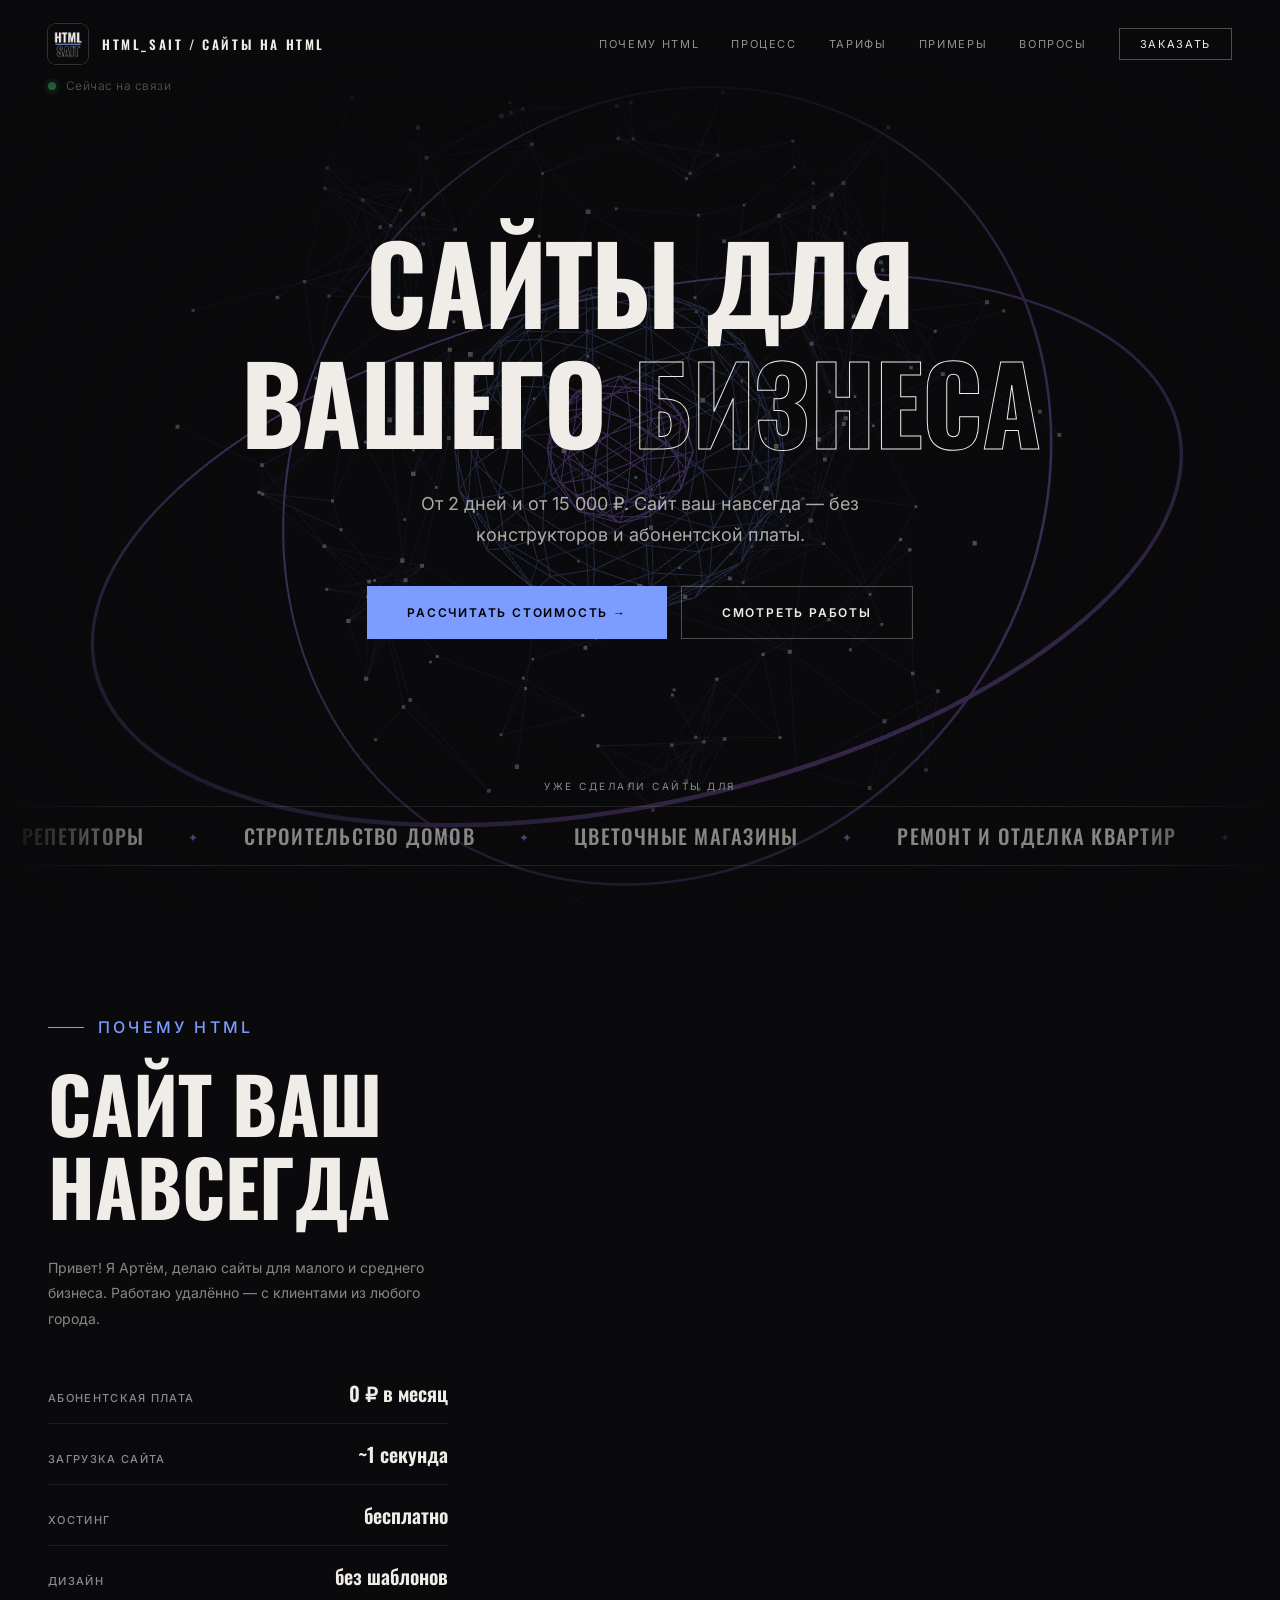
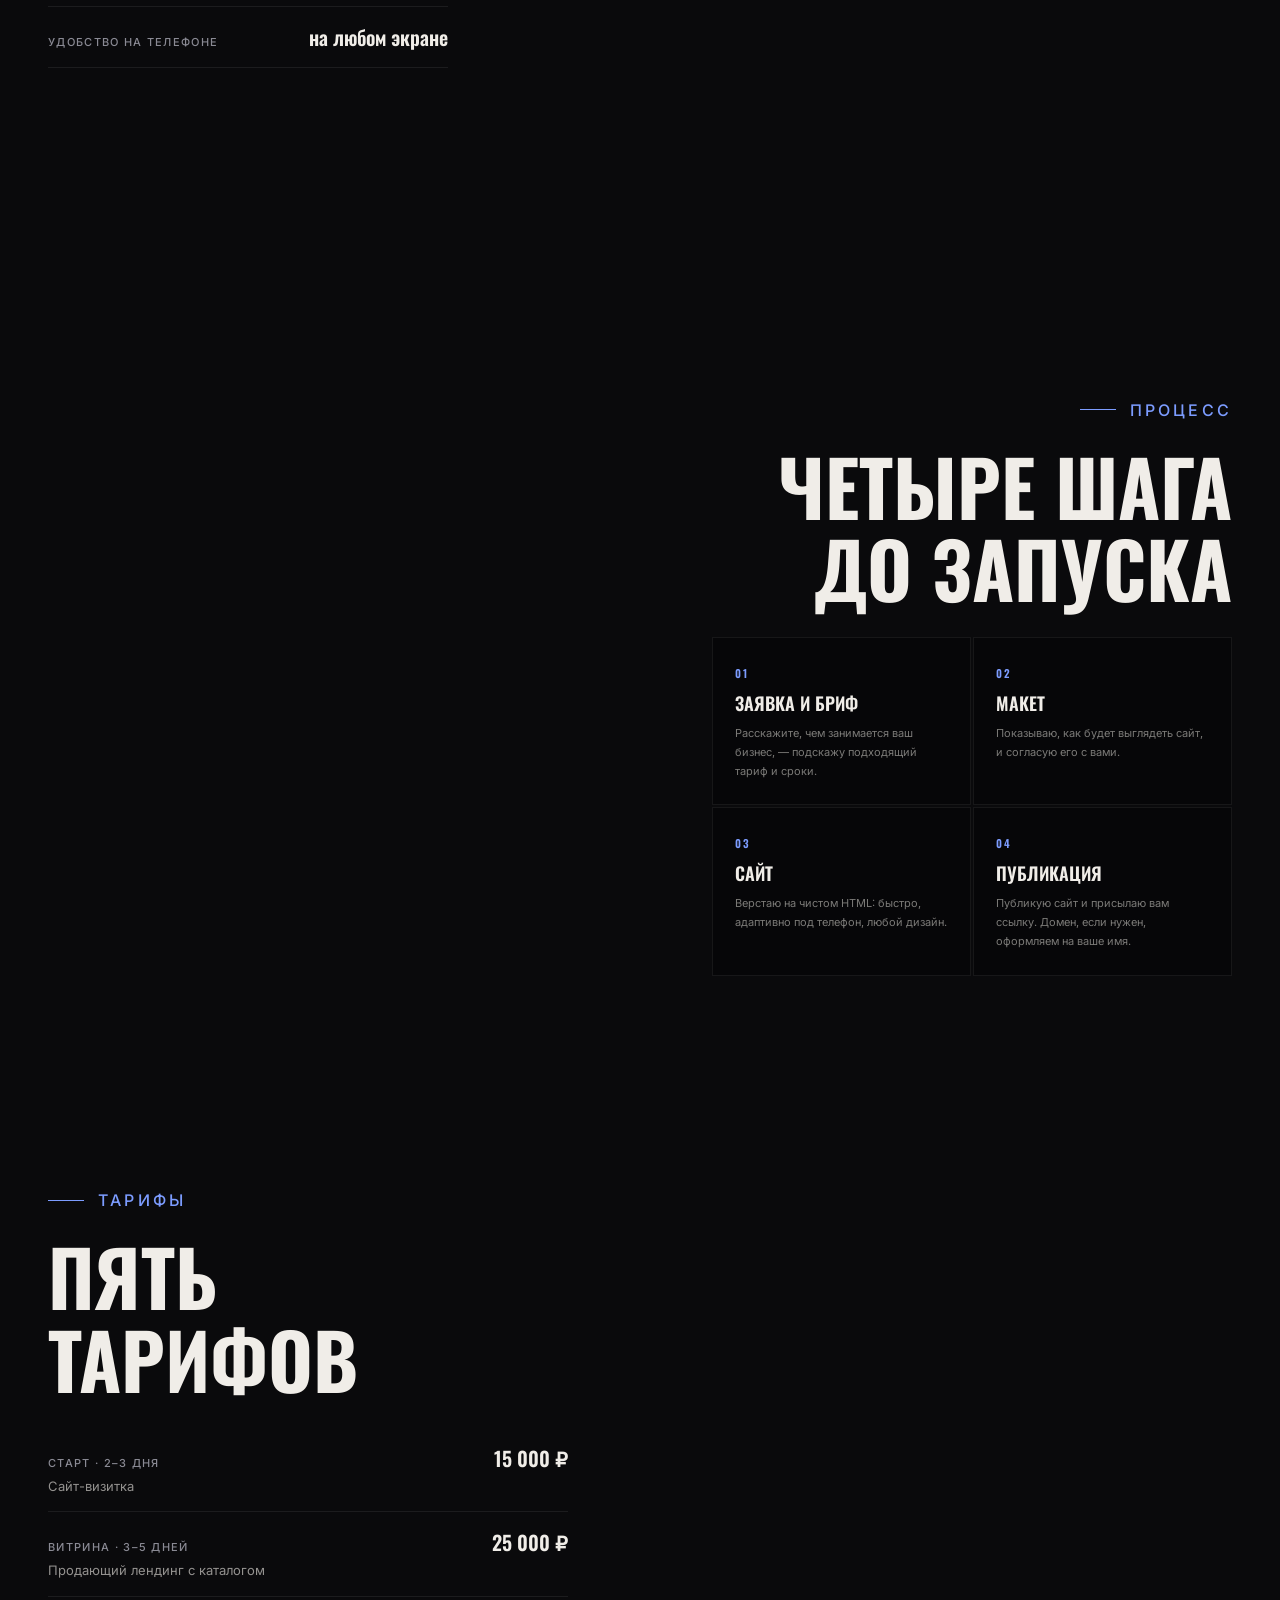
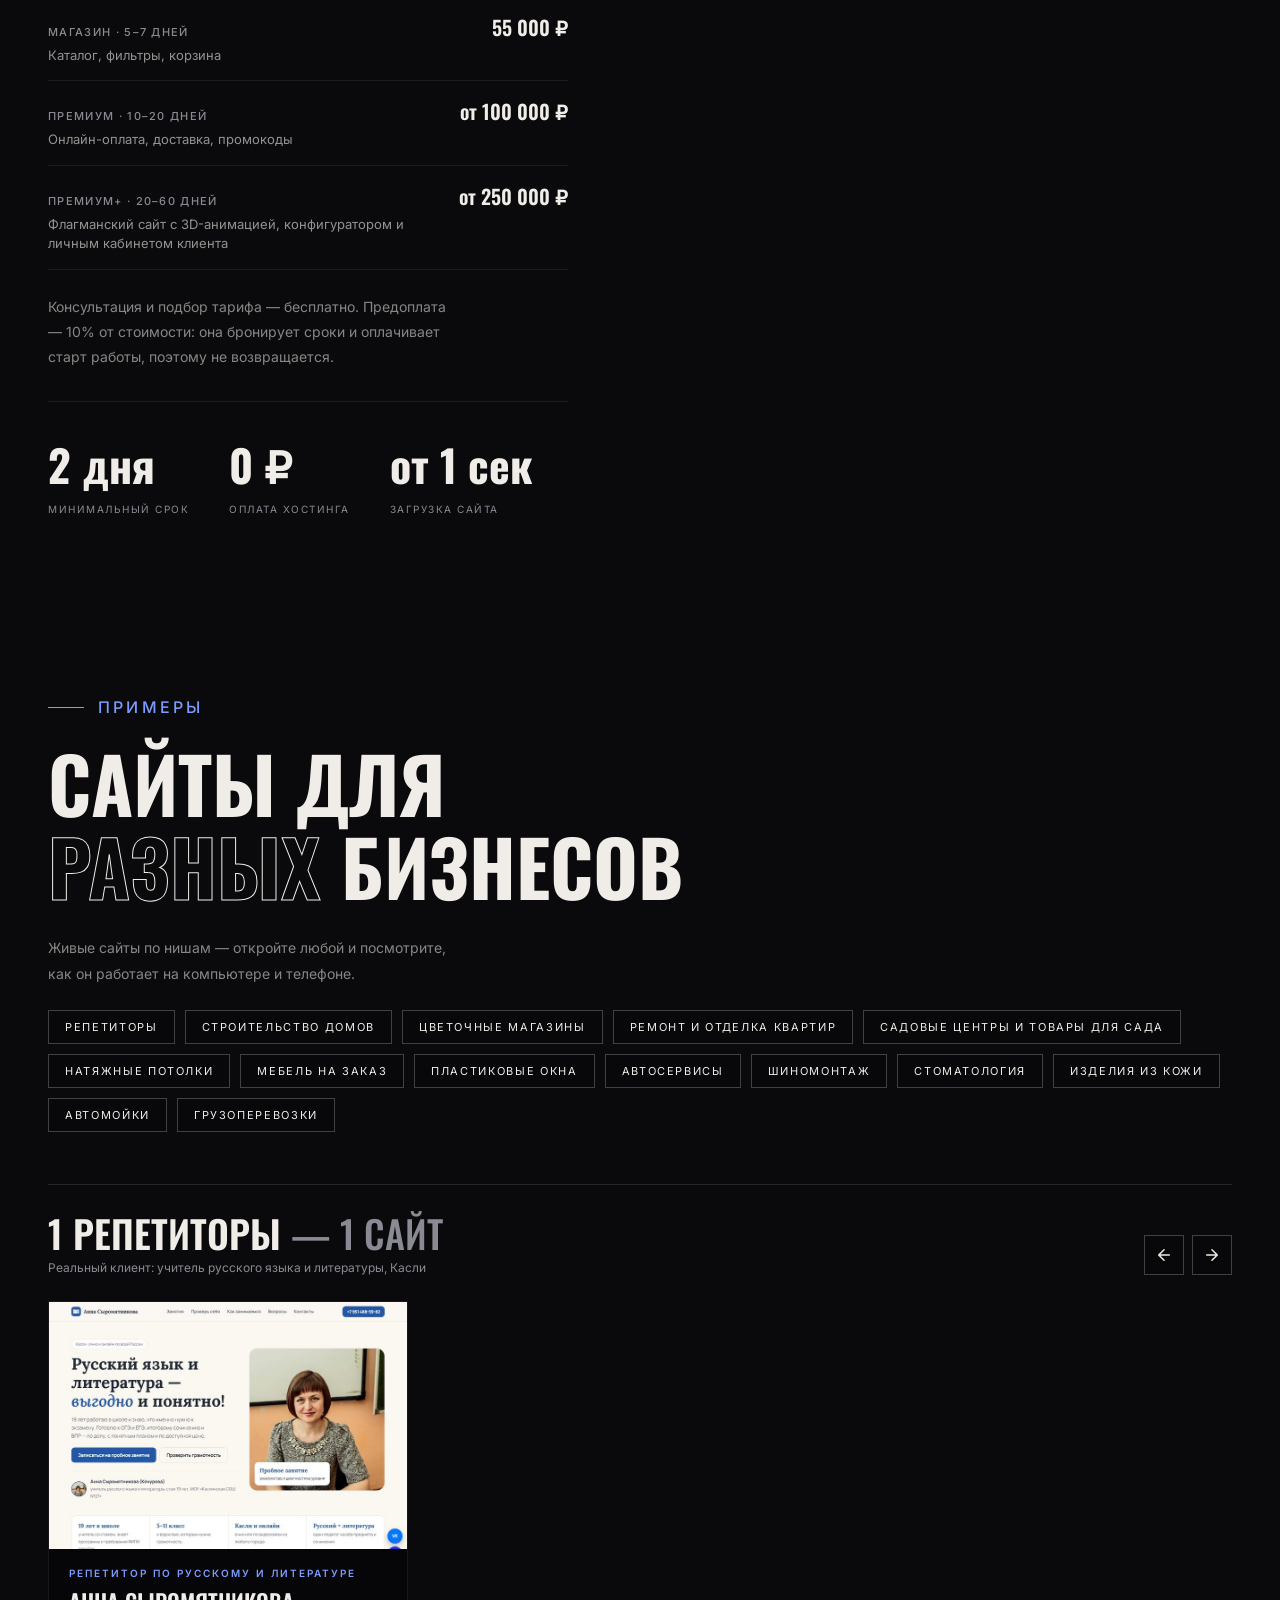
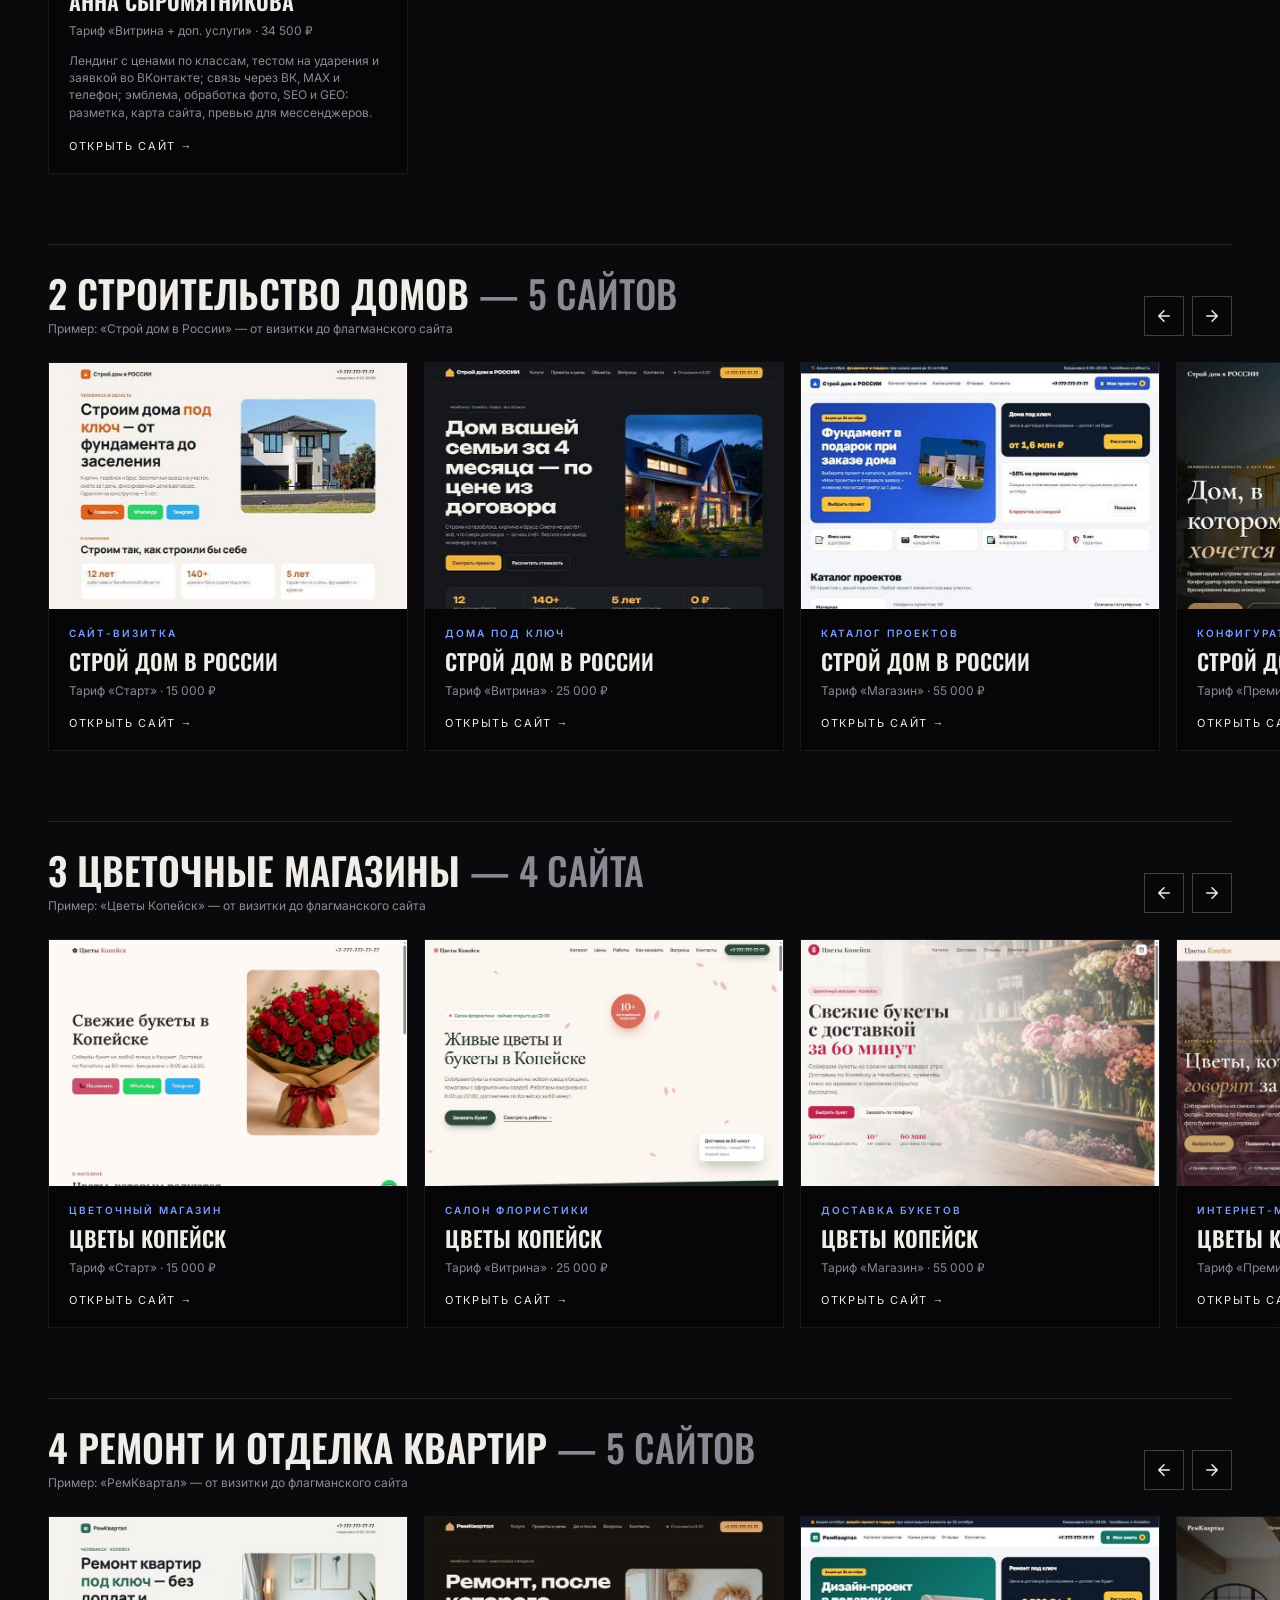
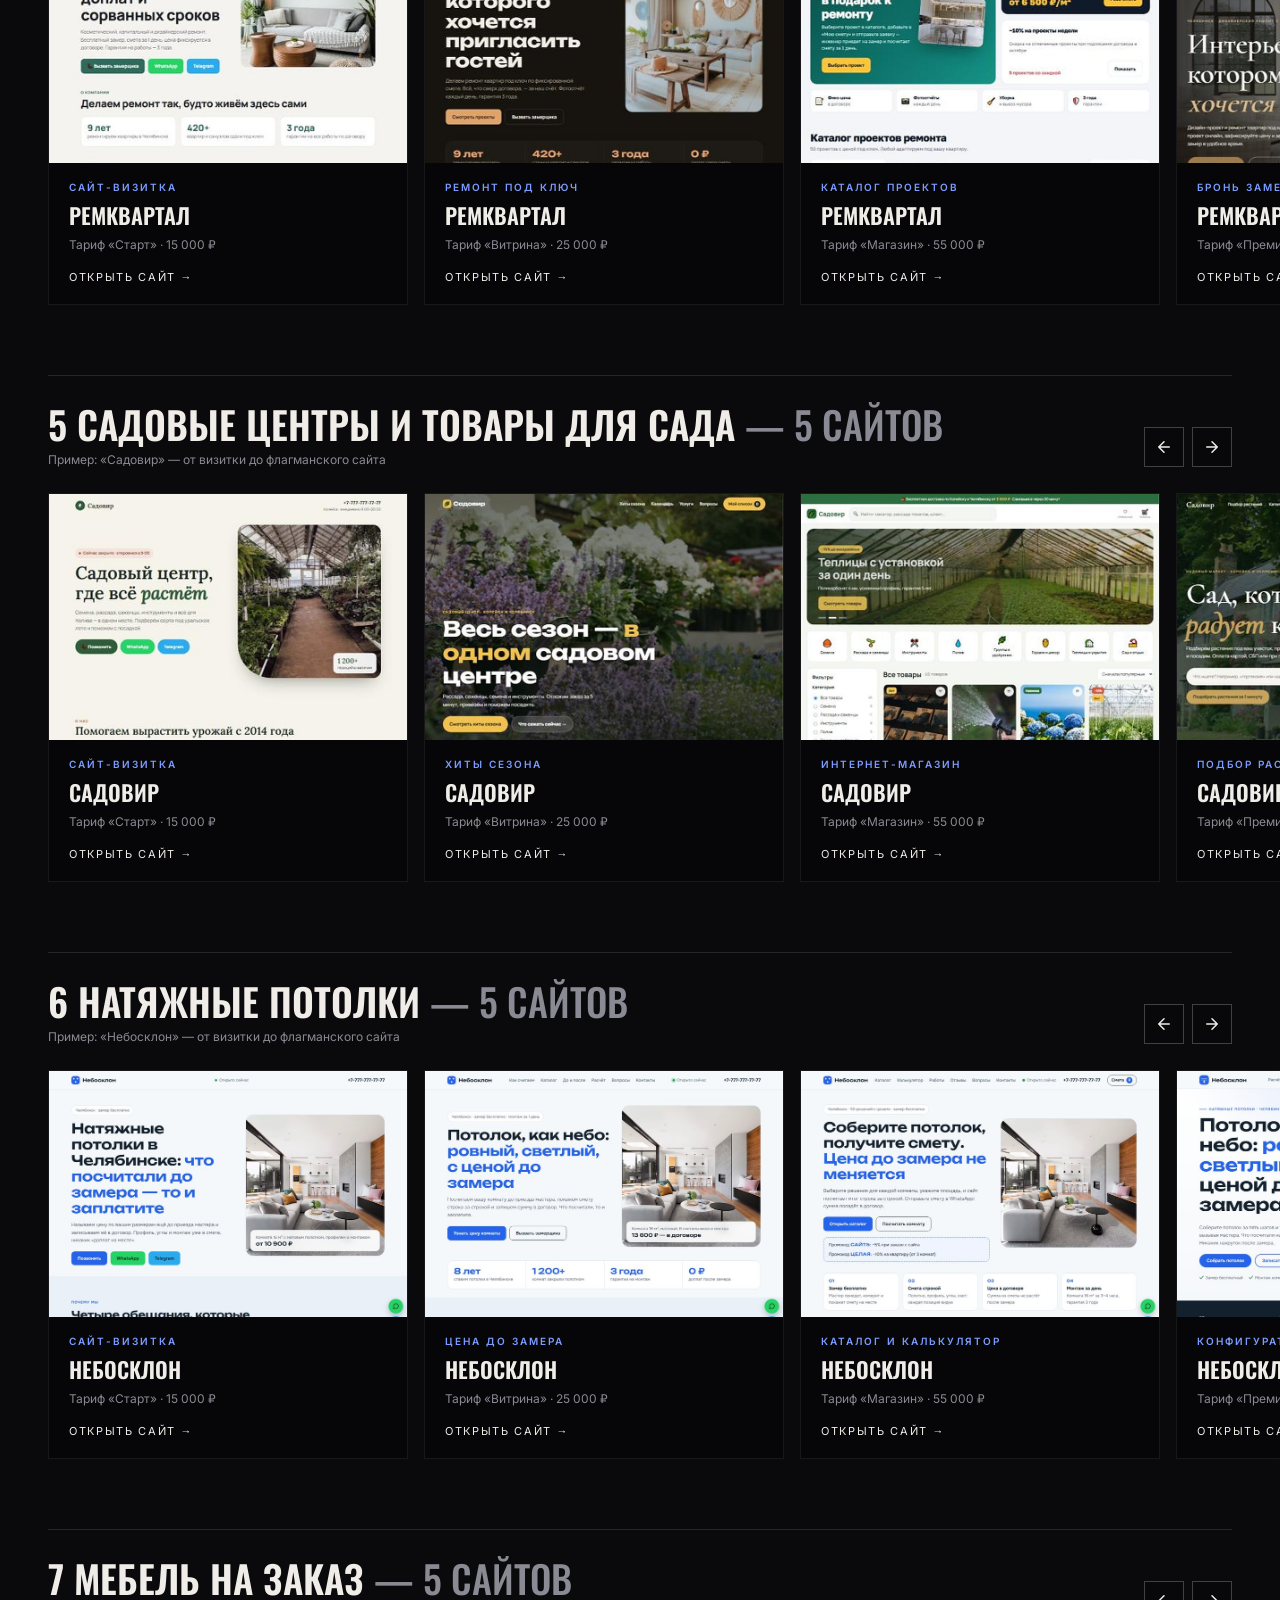
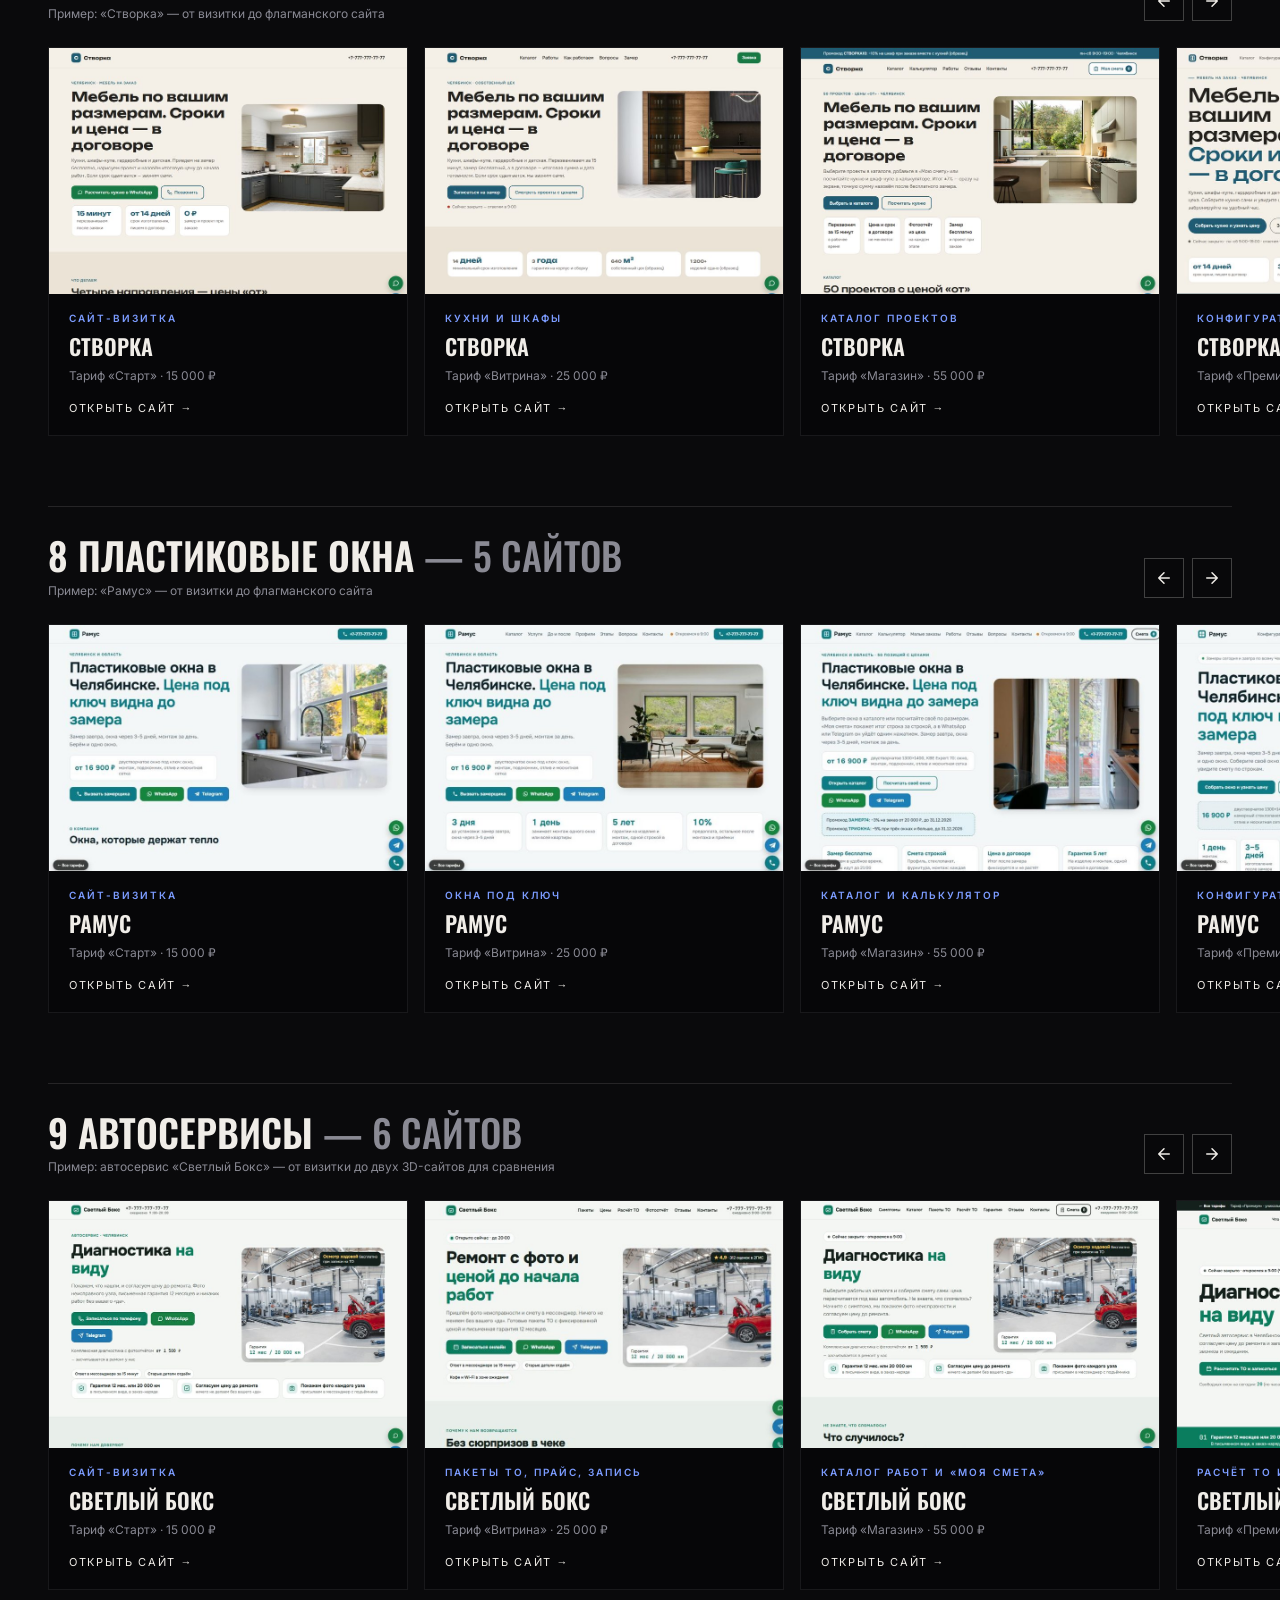
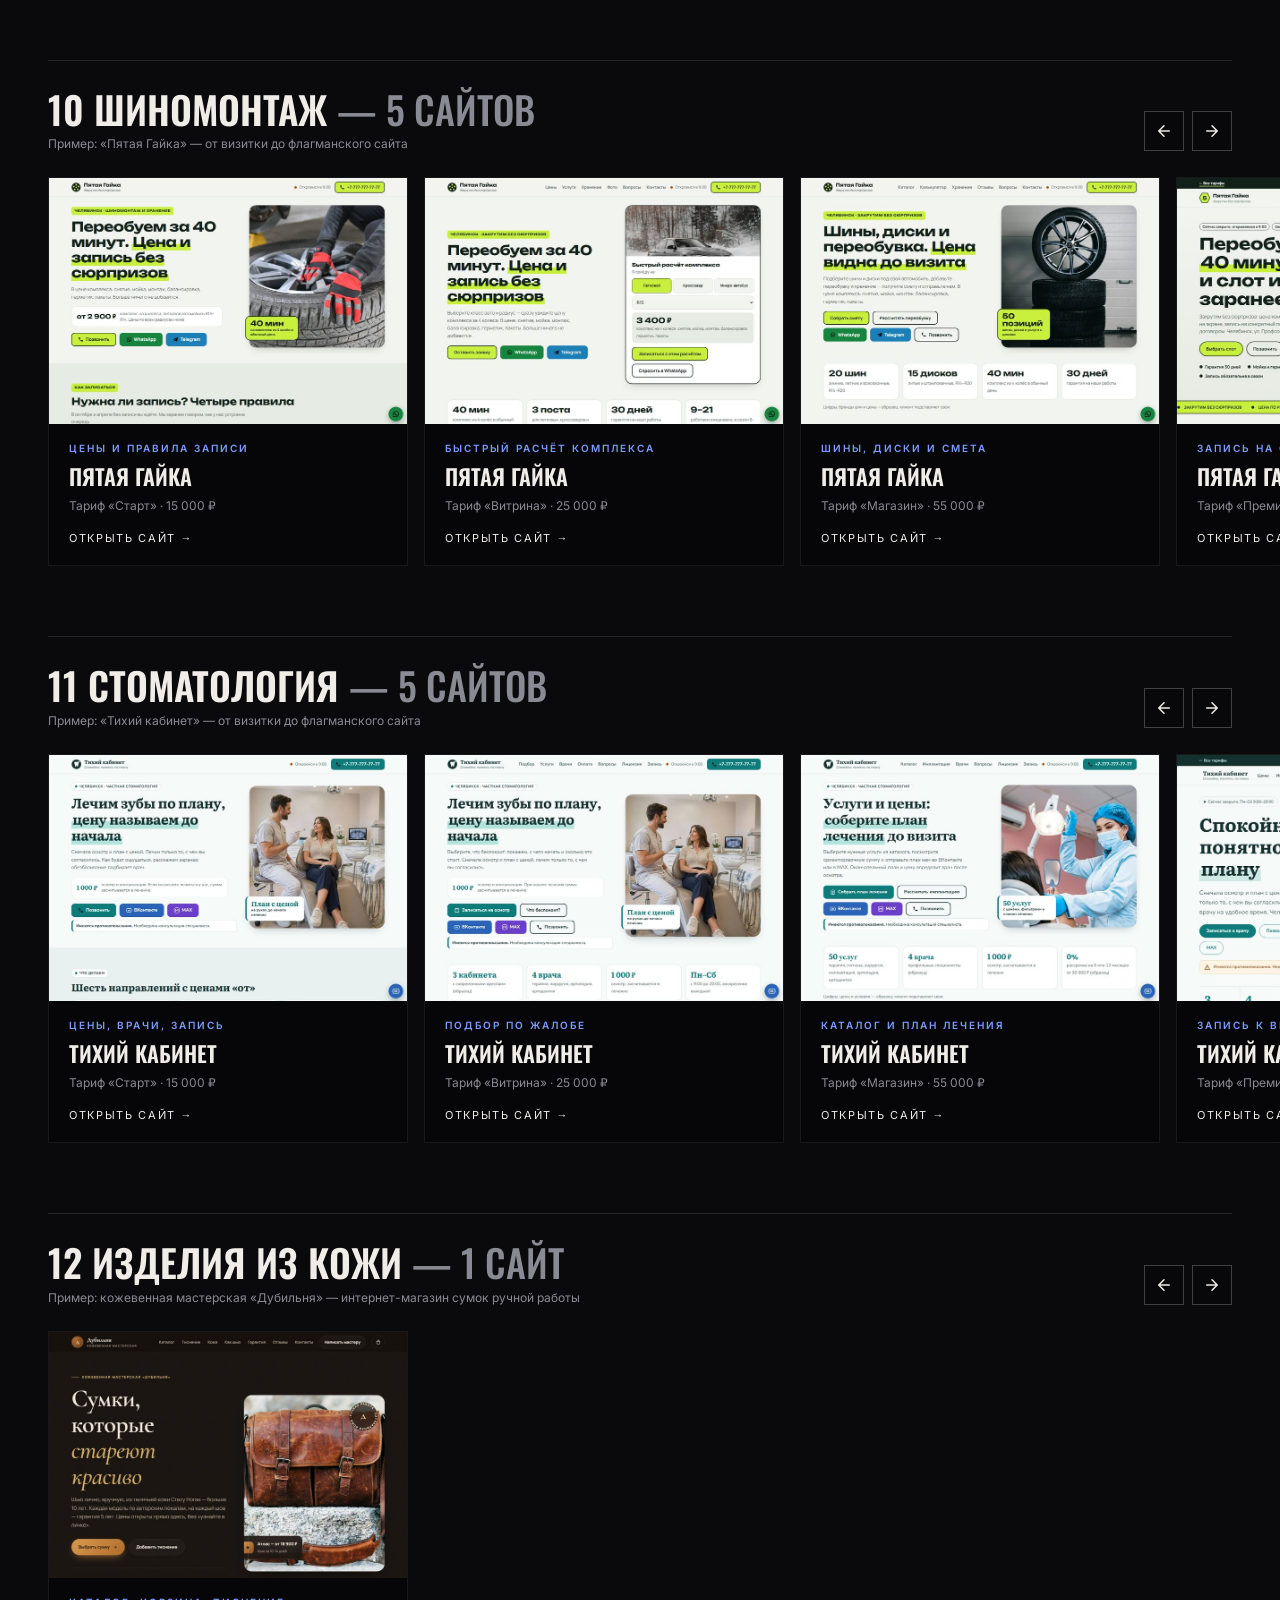
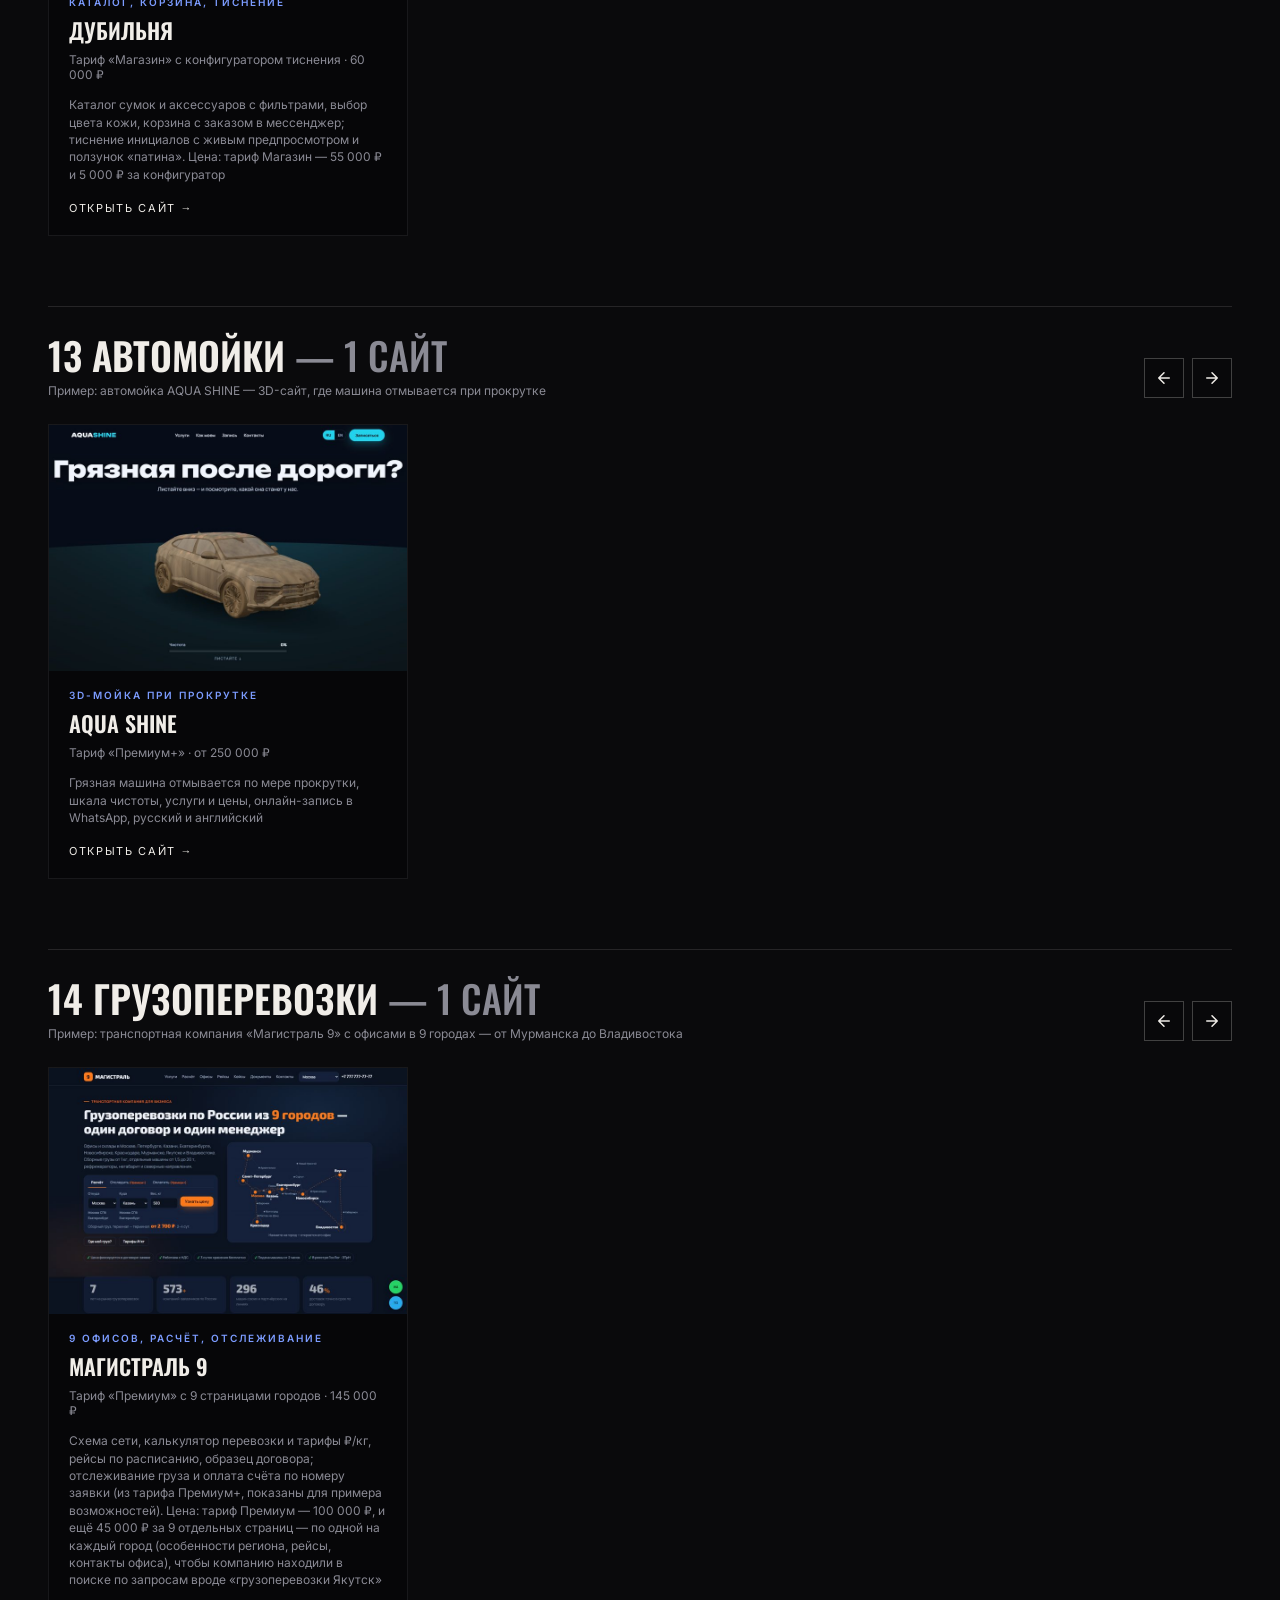
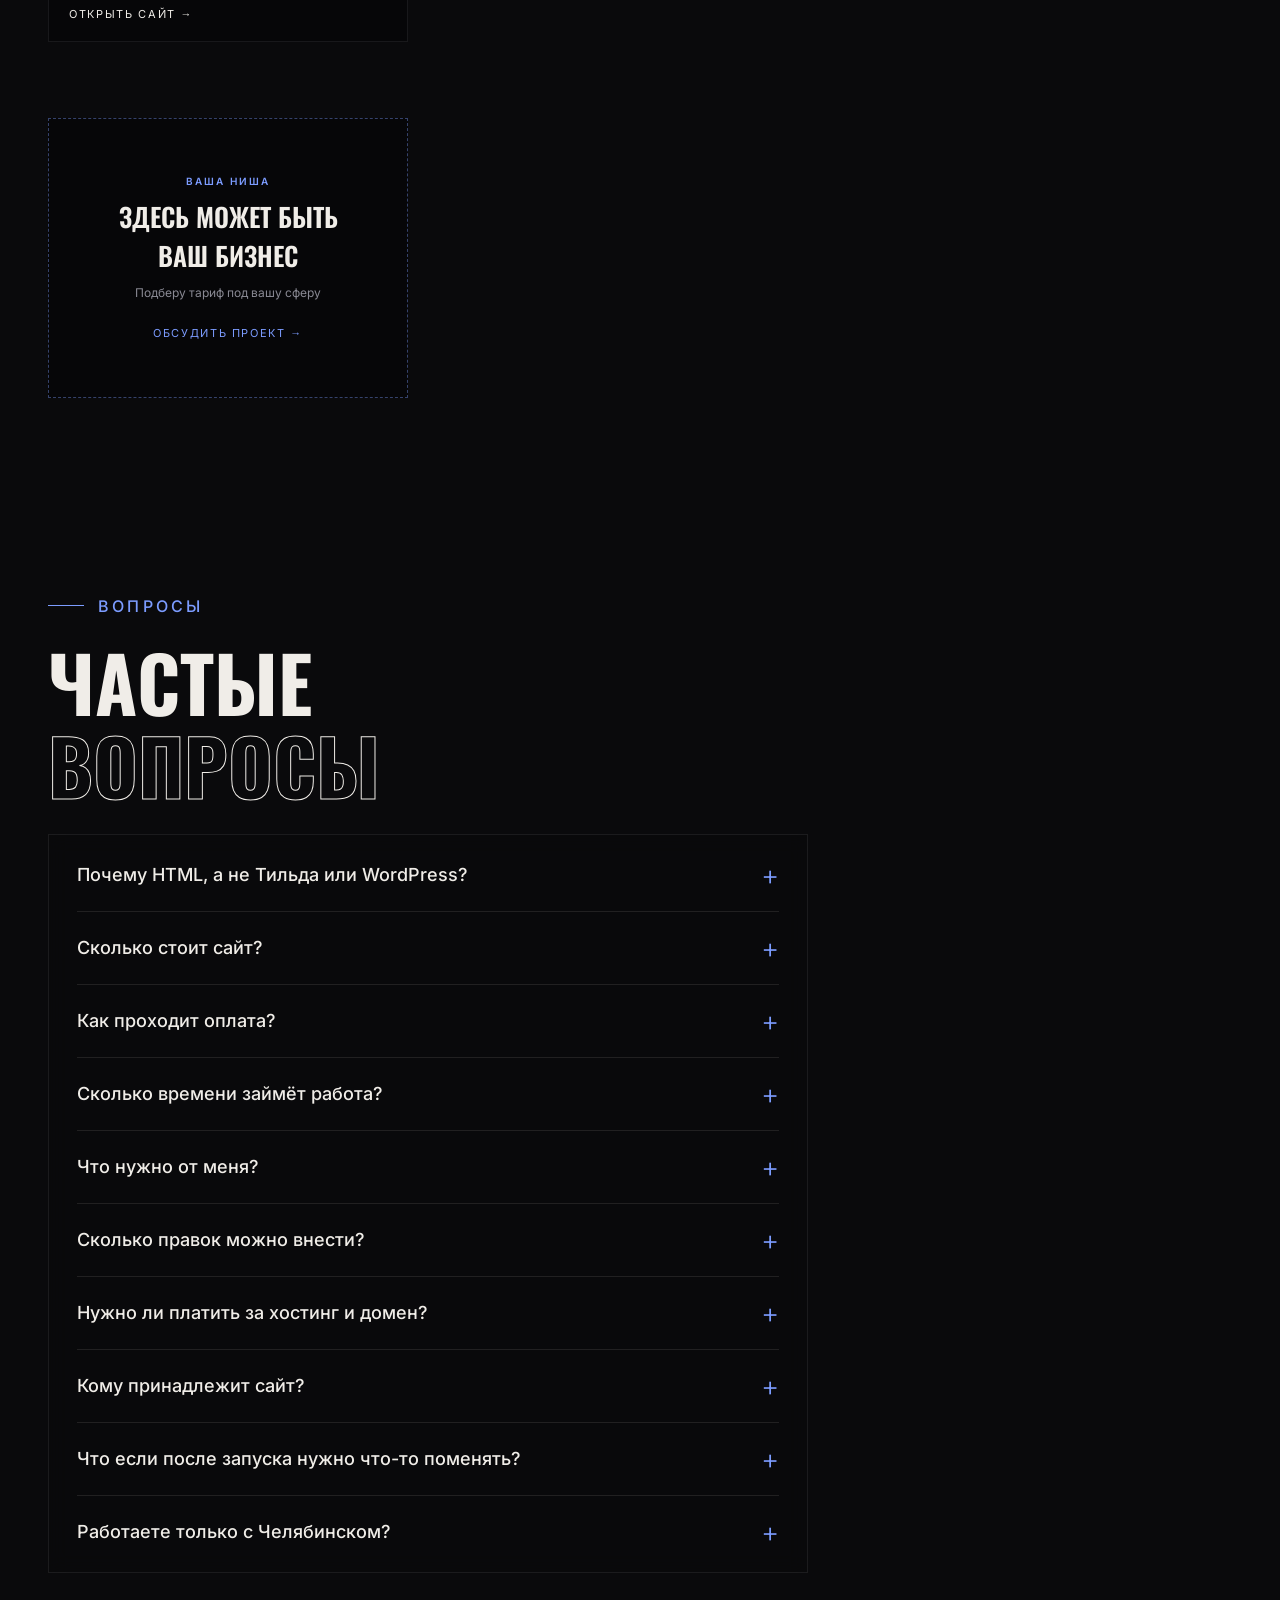
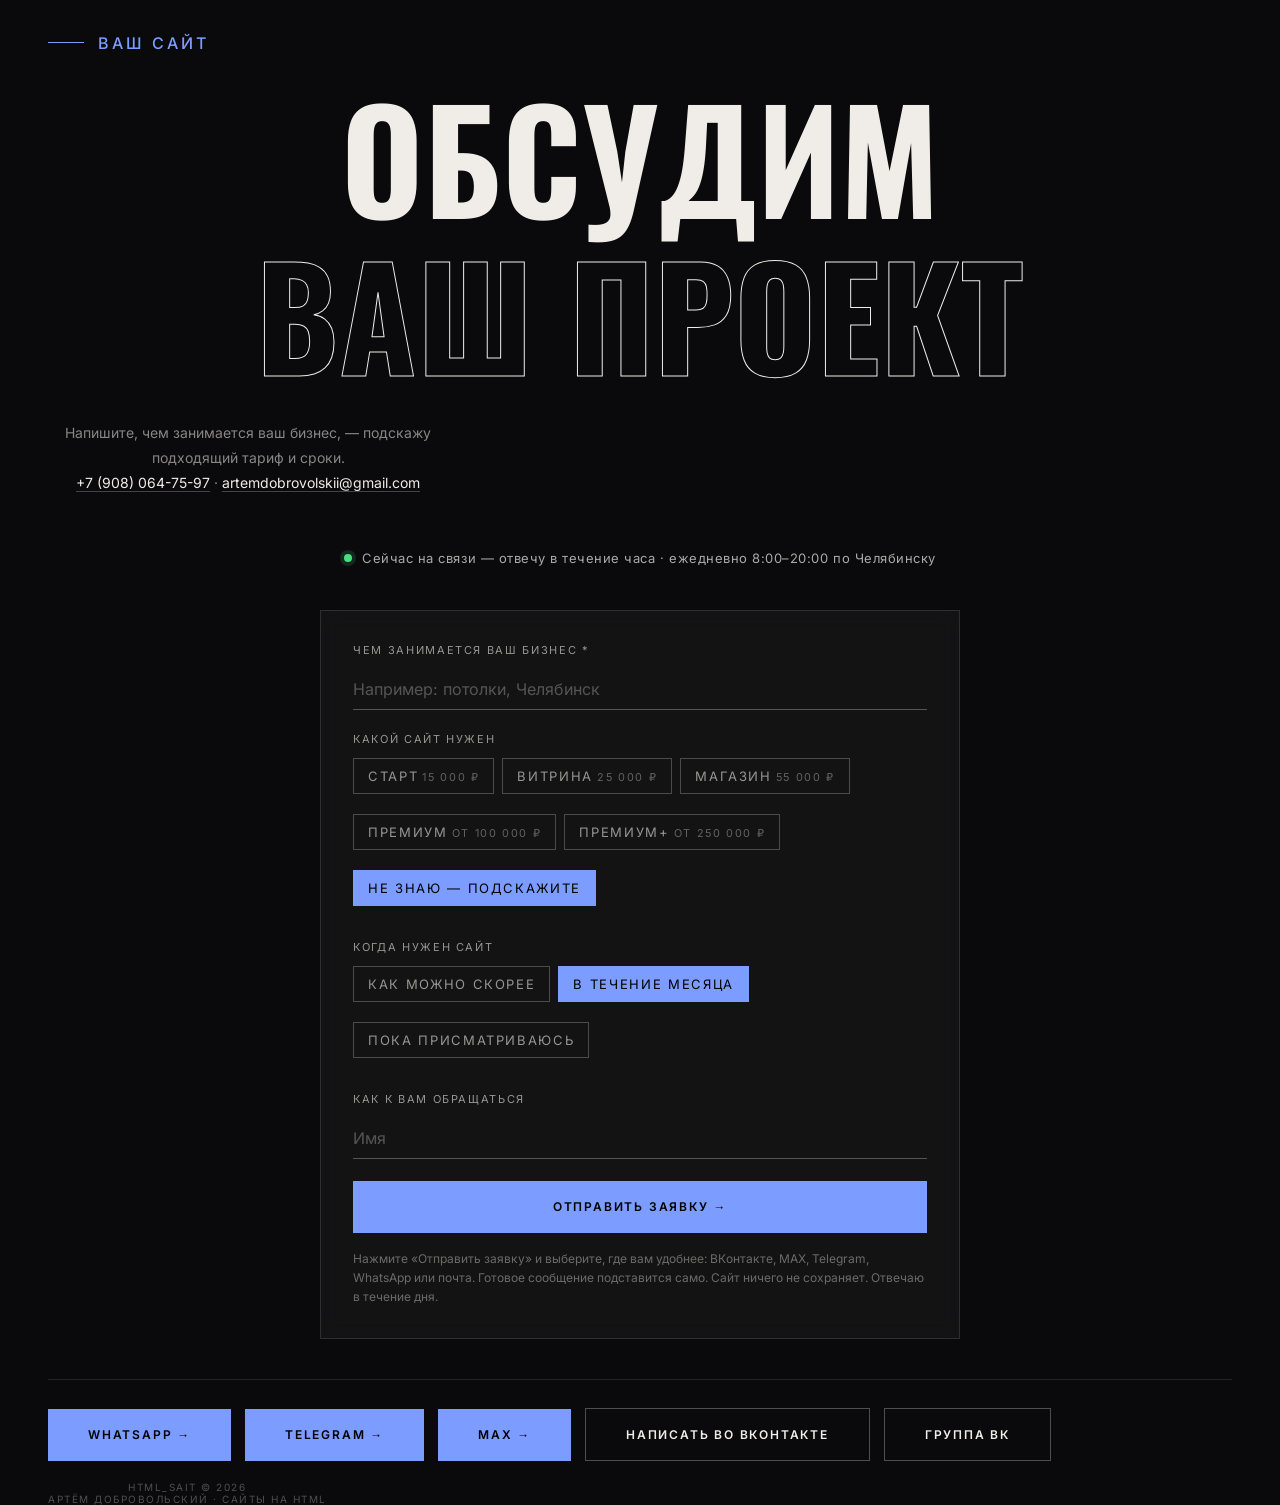
==== commit 68e0a33d: "Портфолио: изделия из кожи — макет «Дубильня»" ====
--- a/index.html
+++ b/index.html
@@ -583,6 +583,9 @@
   {niche:'Каталог и план лечения',tariff:'Магазин',price:'55 000 ₽',url:'https://artemdobrovolskii1-bit.github.io/Stomatologiya/3-magazin/',img:'img/stom-magazin.jpg'},
   {niche:'Запись к врачу на слот',tariff:'Премиум',price:'от 100 000 ₽',url:'https://artemdobrovolskii1-bit.github.io/Stomatologiya/4-premium/',img:'img/stom-premium.jpg'},
   {niche:'3D-кабинет и смета',tariff:'Премиум+',price:'от 250 000 ₽',url:'https://artemdobrovolskii1-bit.github.io/Stomatologiya/5-premium-plus/',img:'img/stom-premium-plus.jpg'}]},
+ {id:'n-kozha',title:'Изделия из кожи',company:'Дубильня',sub:'Пример: кожевенная мастерская «Дубильня» — интернет-магазин сумок ручной работы',works:[
+  {niche:'Каталог, корзина, тиснение',tariff:'Магазин',tn:'с конфигуратором тиснения',price:'60 000 ₽',url:'https://artemdobrovolskii1-bit.github.io/kozha-maket/',img:'img/kozha-maket.jpg',
+   desc:'Каталог сумок и аксессуаров с фильтрами, выбор цвета кожи, корзина с заказом в мессенджер; тиснение инициалов с живым предпросмотром и ползунок «патина». Цена: тариф Магазин — 55 000 ₽ и 5 000 ₽ за конфигуратор'}]},
  {id:'n-moyka',title:'Автомойки',company:'AQUA SHINE',sub:'Пример: автомойка AQUA SHINE — 3D-сайт, где машина отмывается при прокрутке',works:[
   {niche:'3D-мойка при прокрутке',tariff:'Премиум+',price:'от 250 000 ₽',url:'https://artemdobrovolskii1-bit.github.io/avtomoyka-3d/',img:'img/avtomoyka-3d.jpg',
    desc:'Грязная машина отмывается по мере прокрутки, шкала чистоты, услуги и цены, онлайн-запись в WhatsApp, русский и английский'}]},
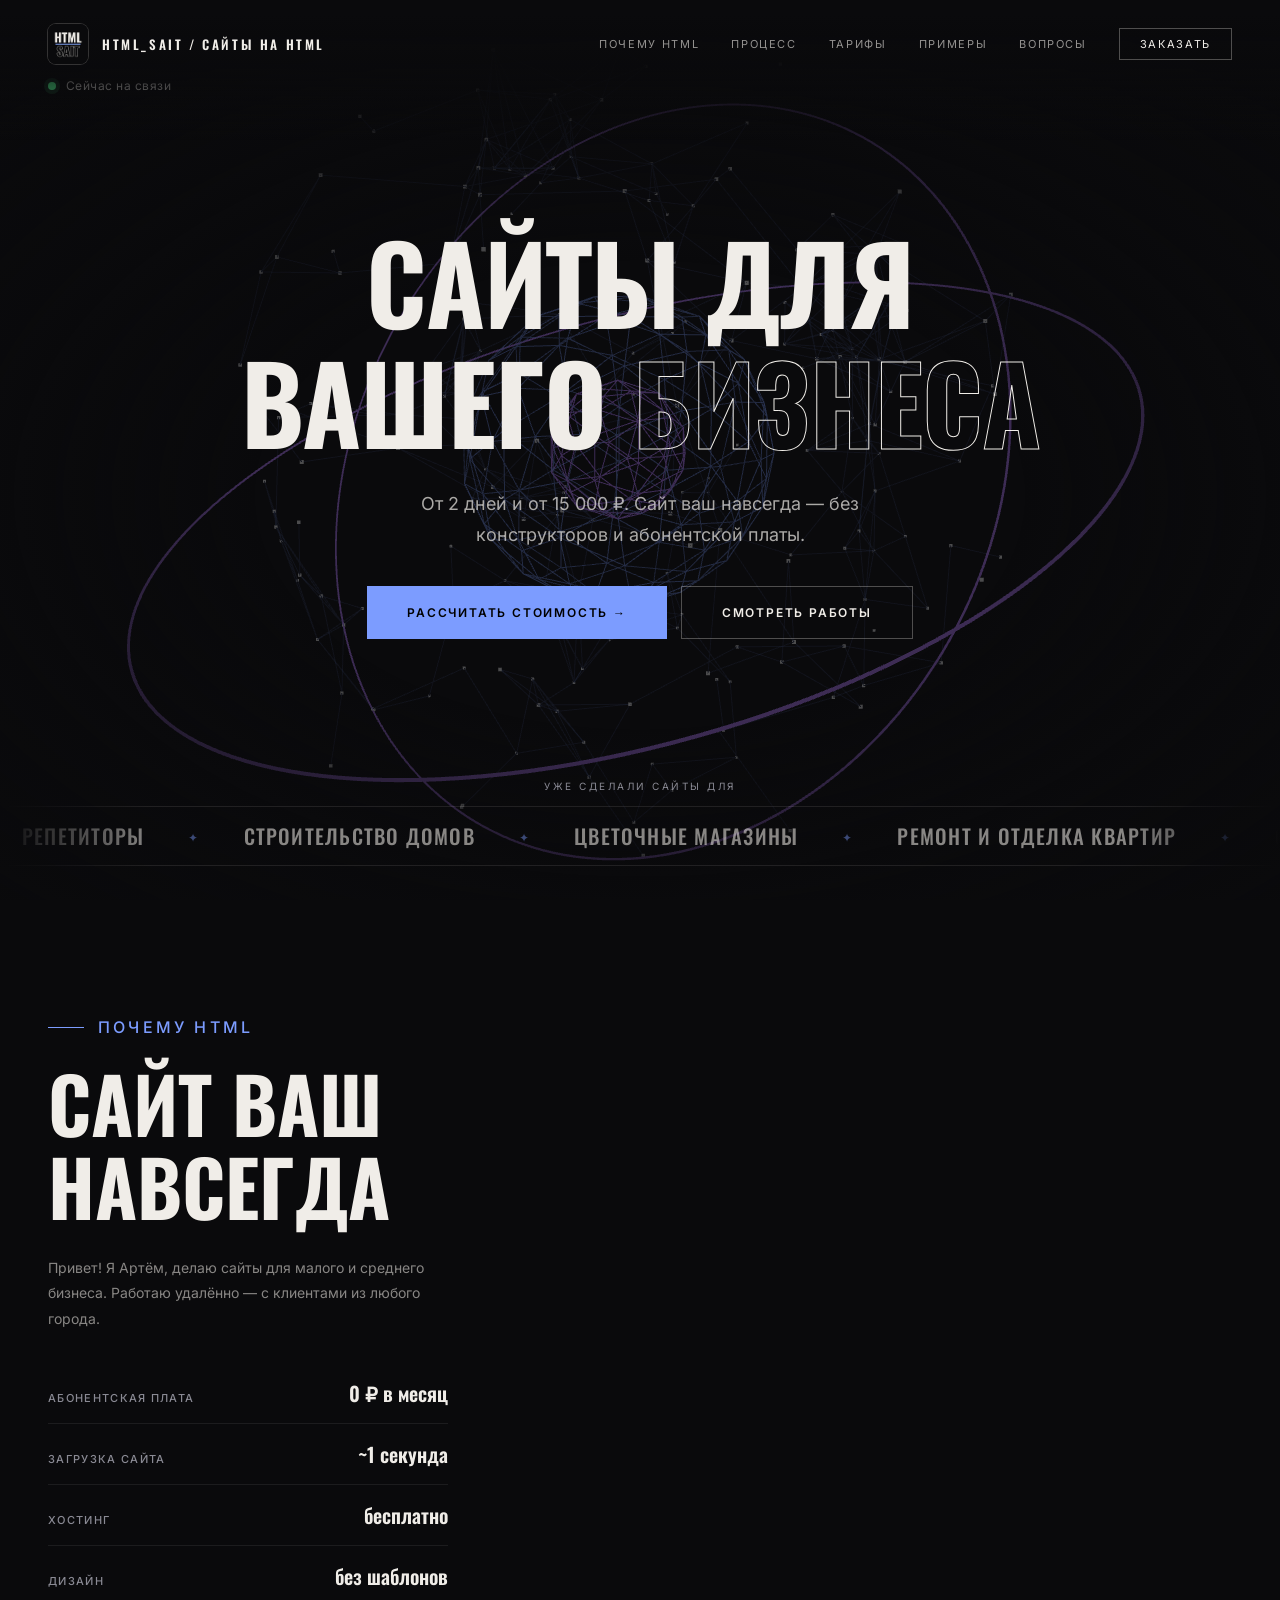
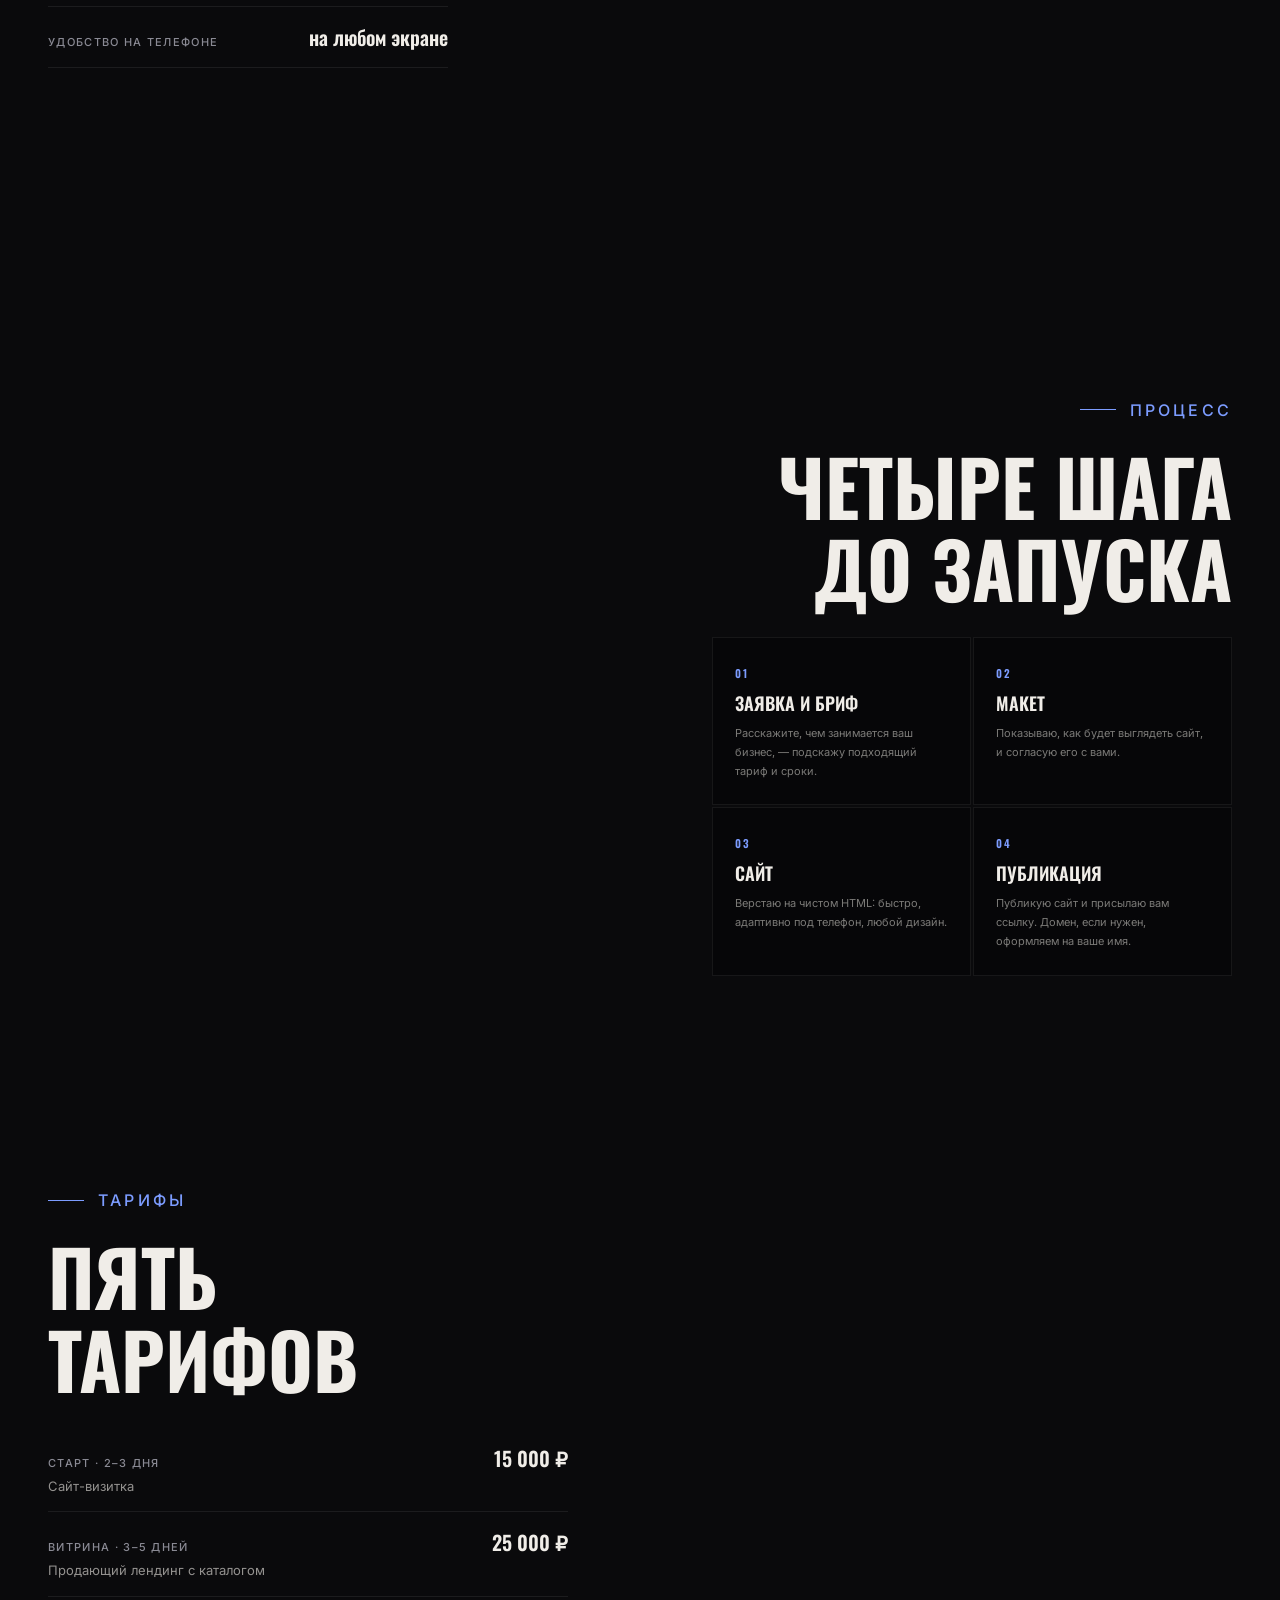
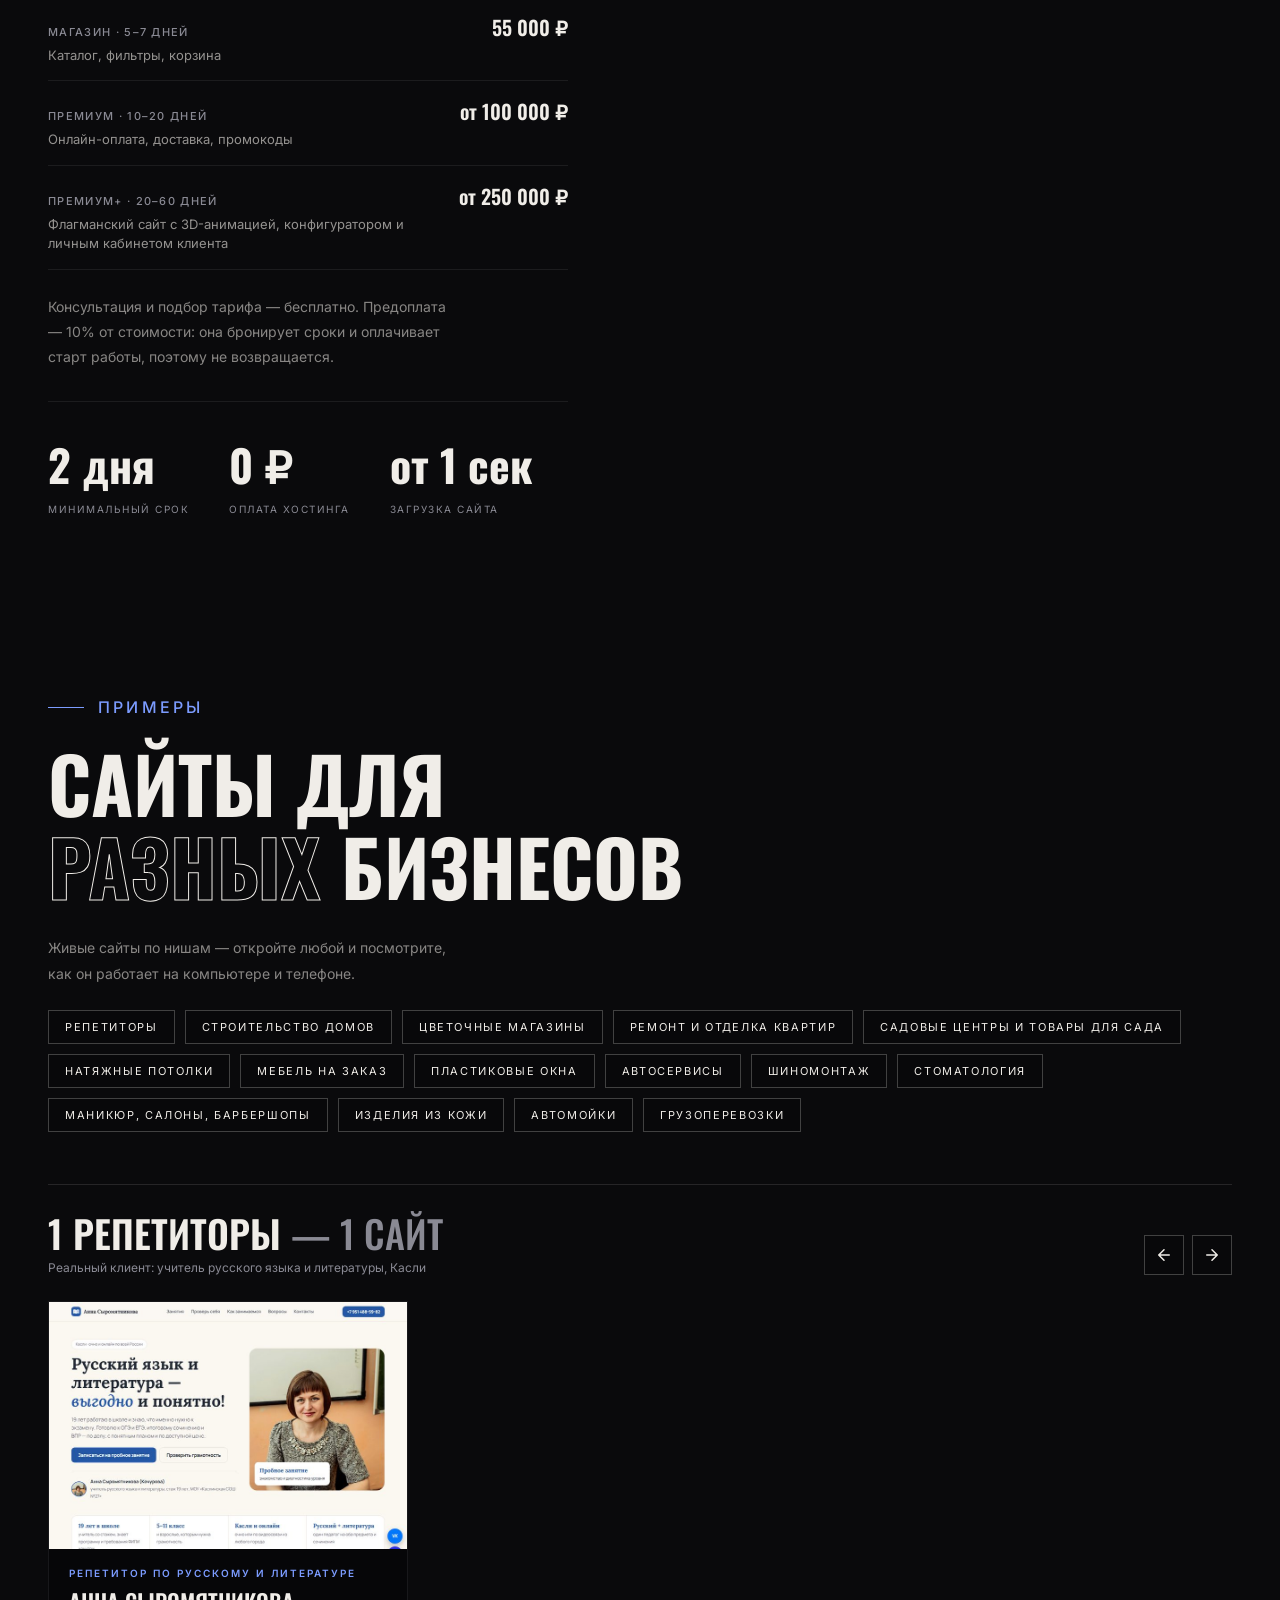
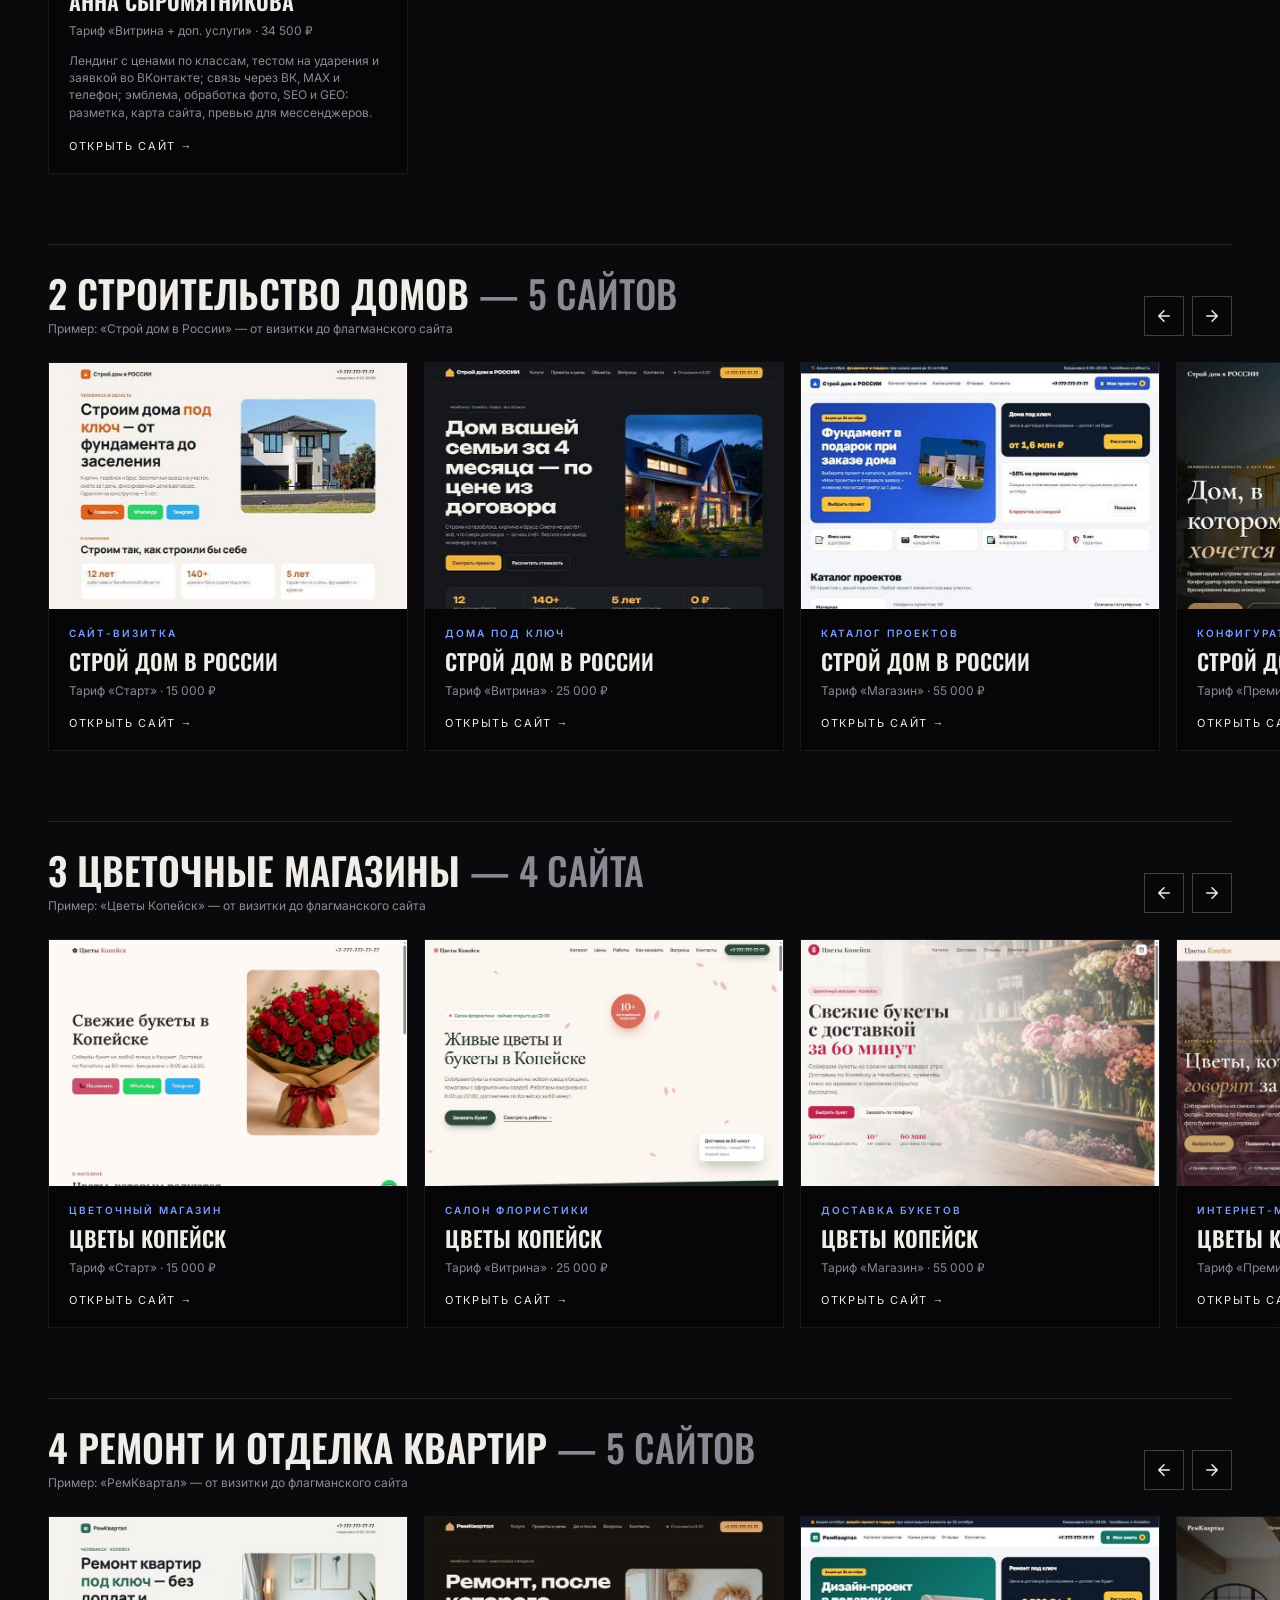
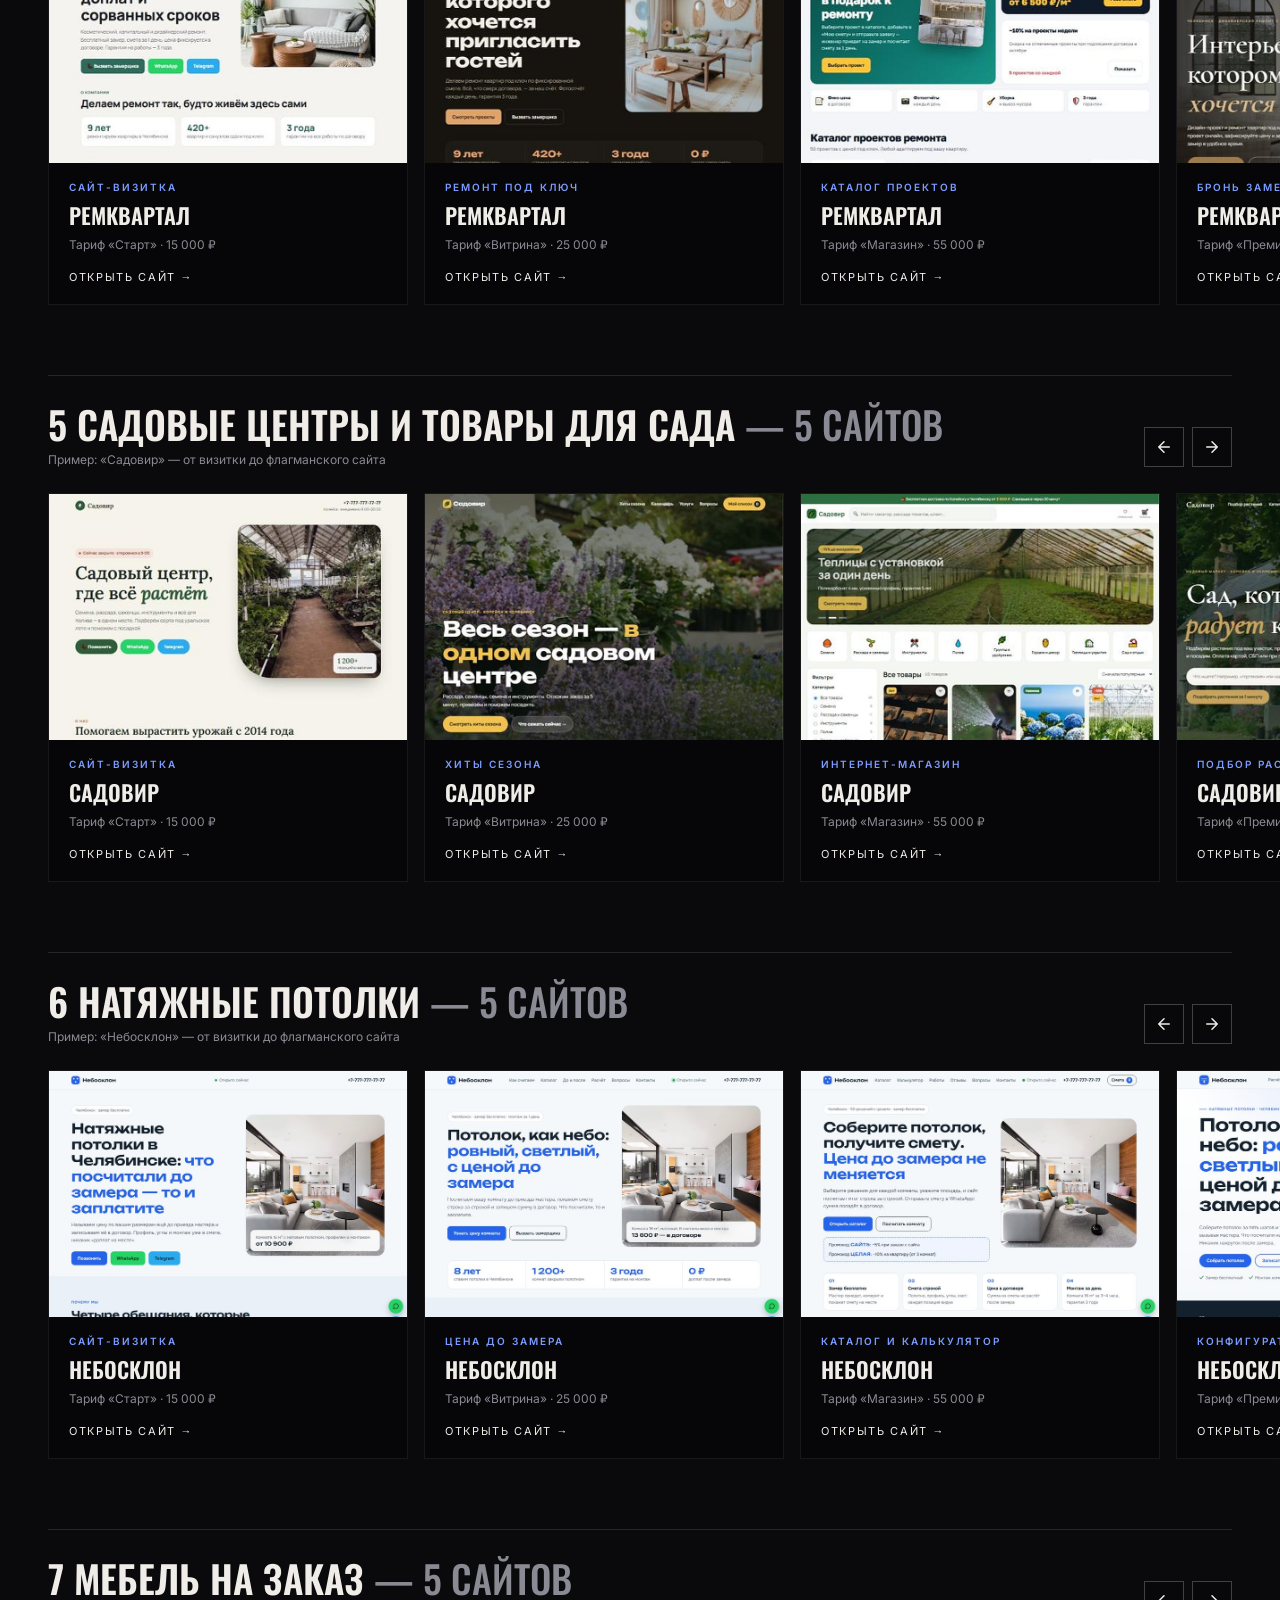
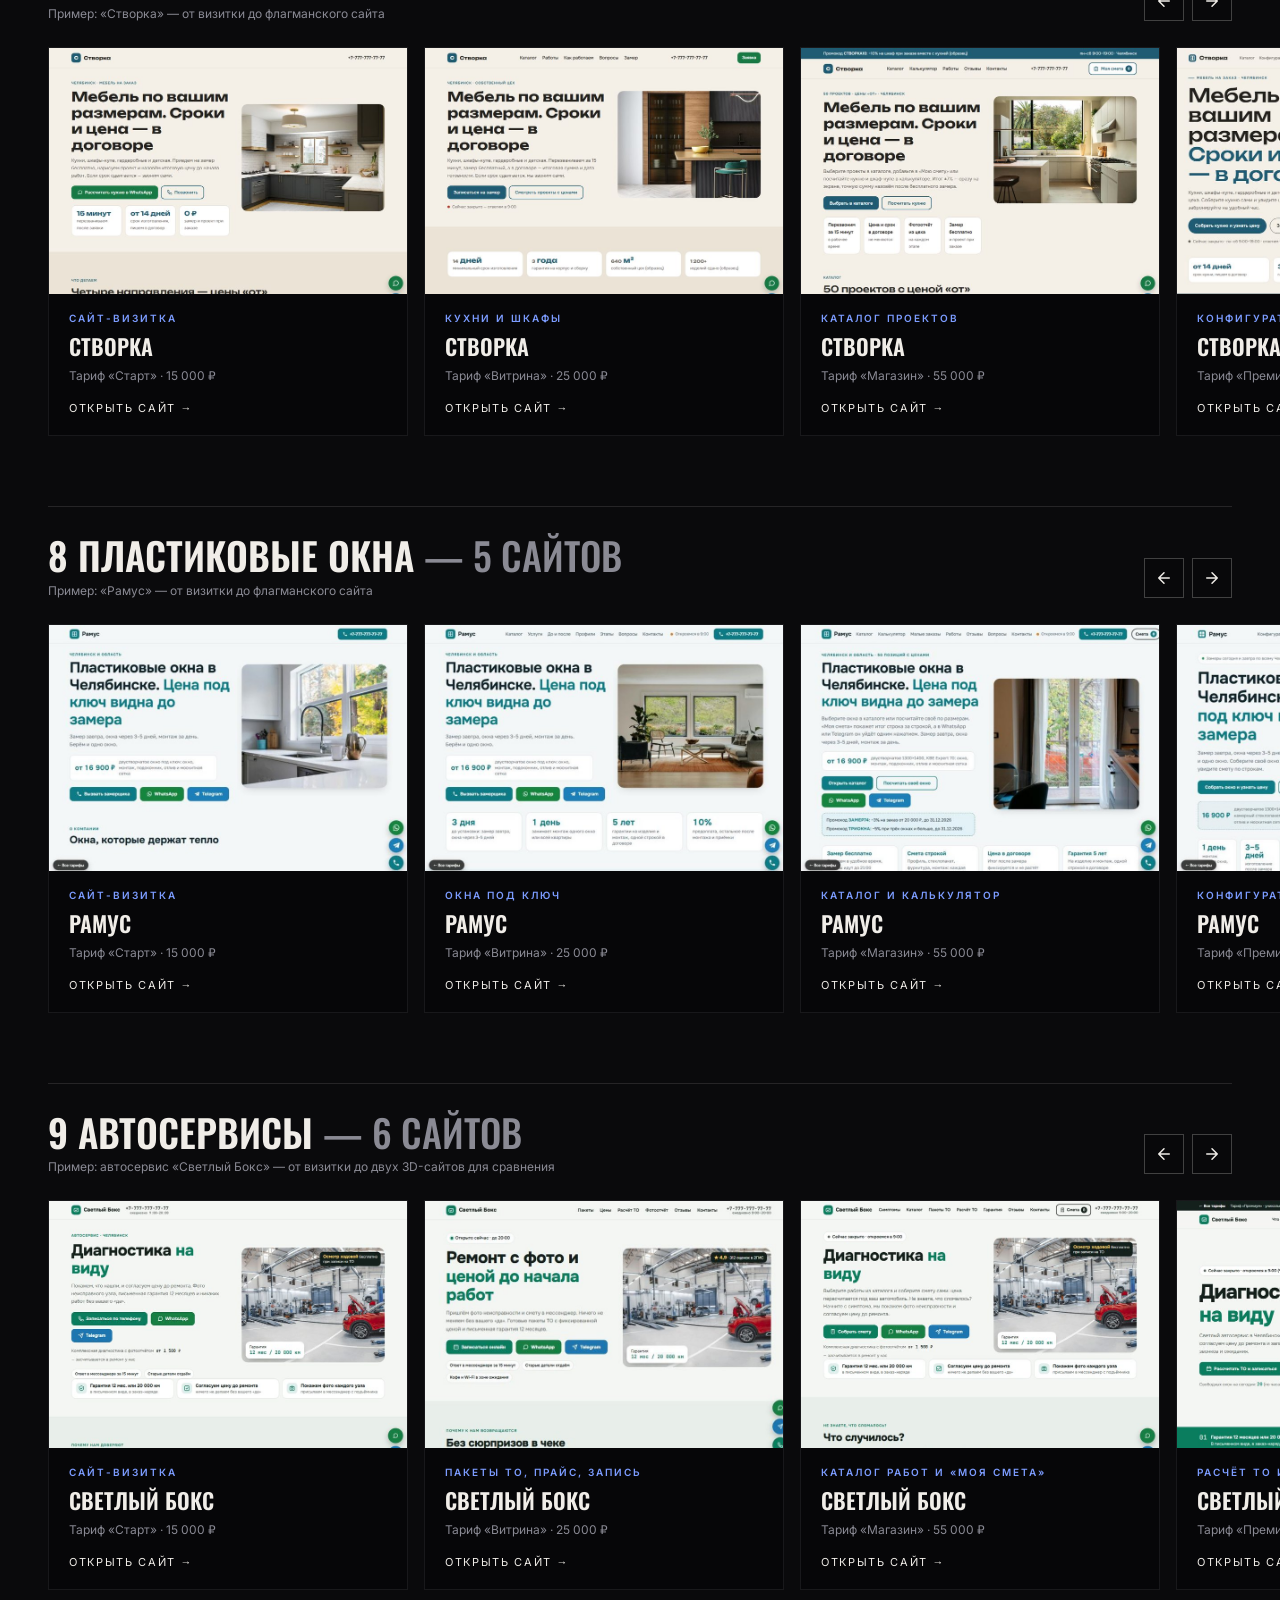
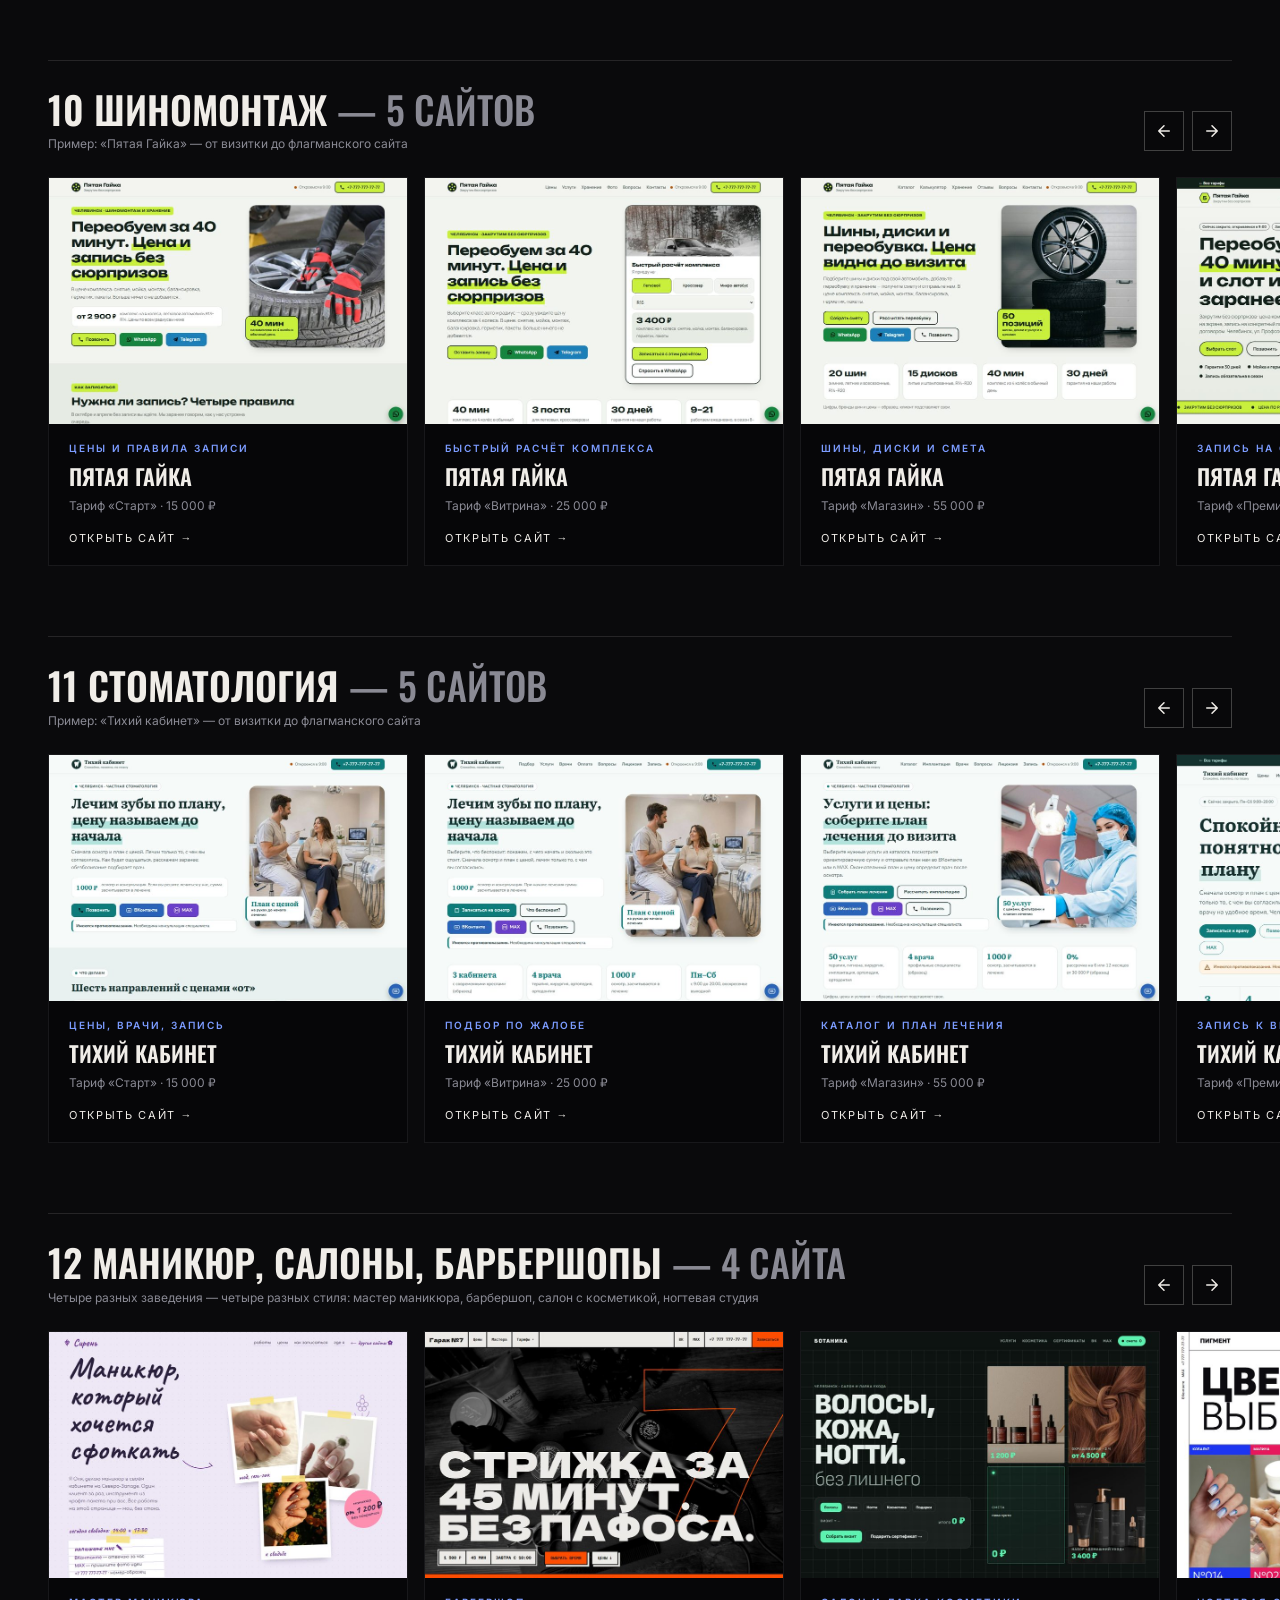
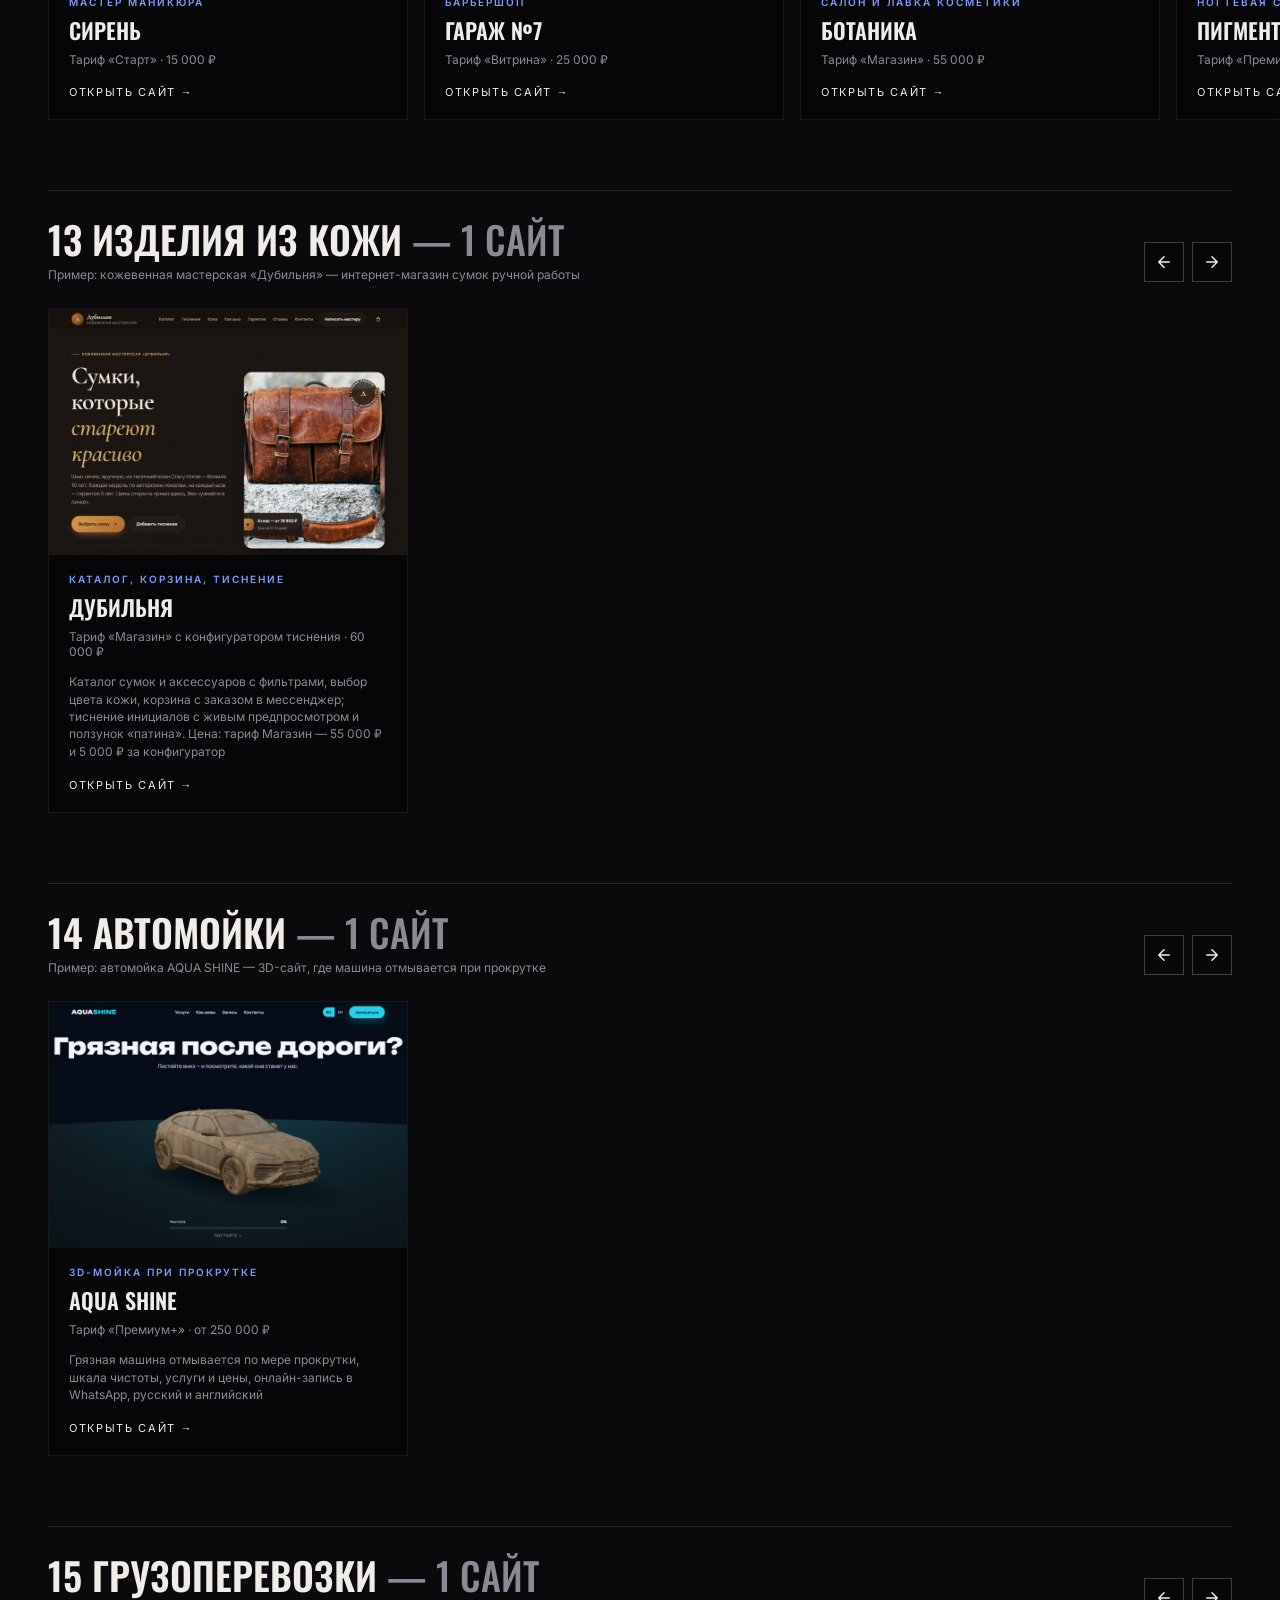
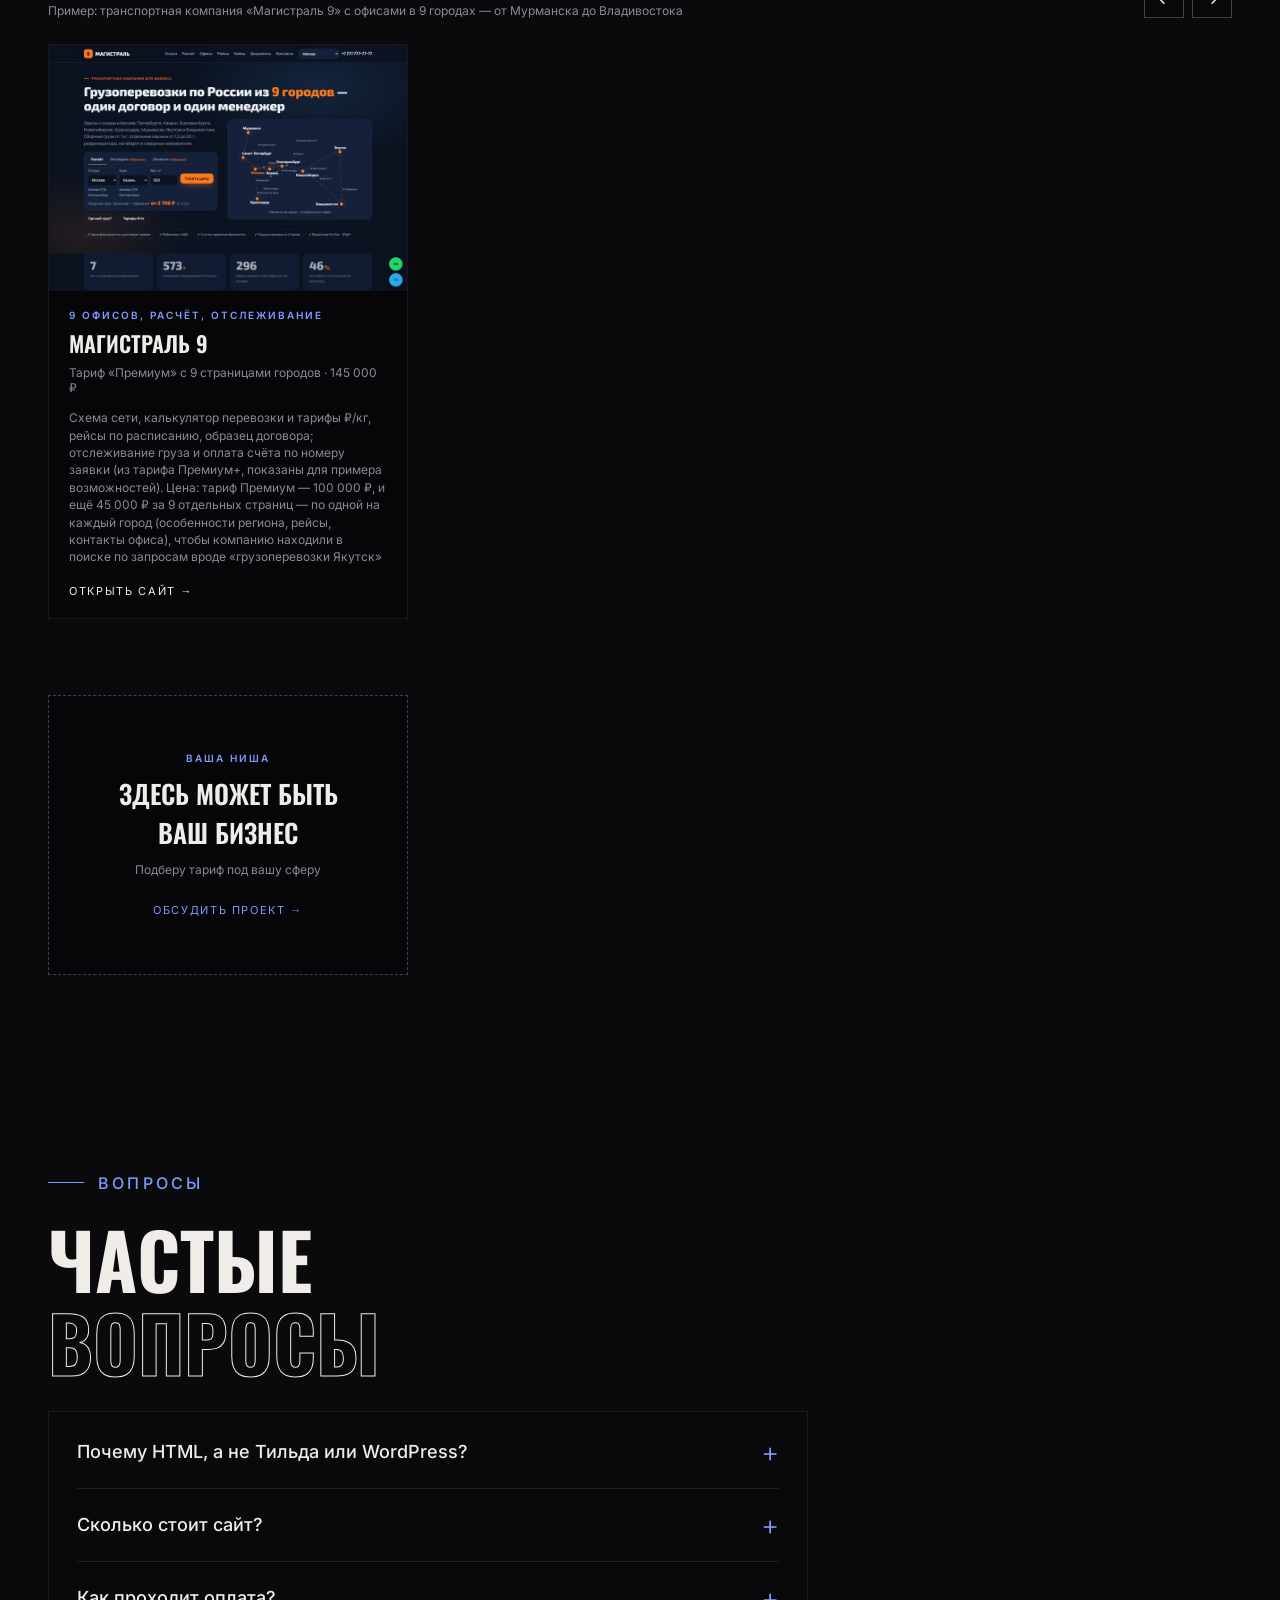
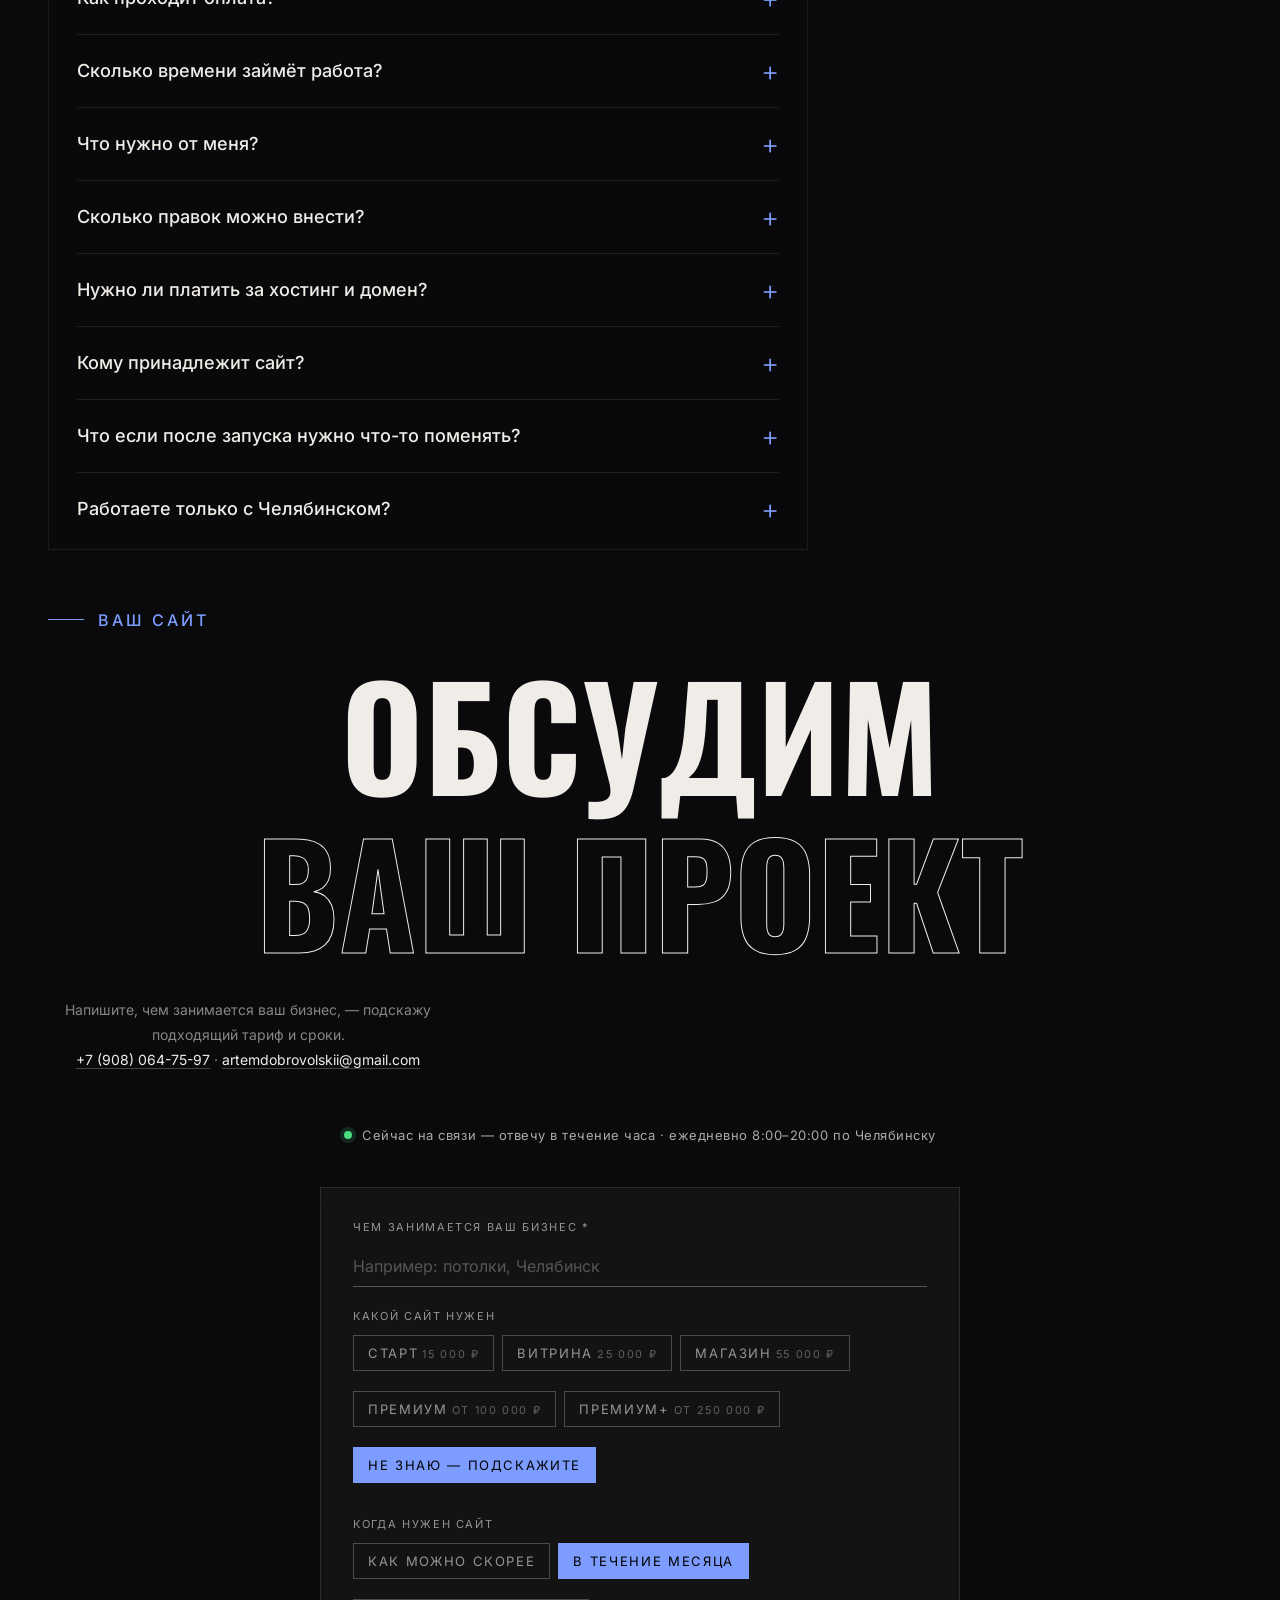
==== commit 0d189c15: "Портфолио: маникюр, салоны, барбершопы — 4 сайта" ====
--- a/index.html
+++ b/index.html
@@ -583,6 +583,11 @@
   {niche:'Каталог и план лечения',tariff:'Магазин',price:'55 000 ₽',url:'https://artemdobrovolskii1-bit.github.io/Stomatologiya/3-magazin/',img:'img/stom-magazin.jpg'},
   {niche:'Запись к врачу на слот',tariff:'Премиум',price:'от 100 000 ₽',url:'https://artemdobrovolskii1-bit.github.io/Stomatologiya/4-premium/',img:'img/stom-premium.jpg'},
   {niche:'3D-кабинет и смета',tariff:'Премиум+',price:'от 250 000 ₽',url:'https://artemdobrovolskii1-bit.github.io/Stomatologiya/5-premium-plus/',img:'img/stom-premium-plus.jpg'}]},
+ {id:'n-kras',title:'Маникюр, салоны, барбершопы',company:'Бьюти',tariffs:'https://artemdobrovolskii1-bit.github.io/Krasota/',sub:'Четыре разных заведения — четыре разных стиля: мастер маникюра, барбершоп, салон с косметикой, ногтевая студия',works:[
+  {niche:'Мастер маникюра',co:'Сирень',tariff:'Старт',price:'15 000 ₽',url:'https://artemdobrovolskii1-bit.github.io/Krasota/1-start/',img:'img/kras-start.jpg'},
+  {niche:'Барбершоп',co:'Гараж №7',tariff:'Витрина',price:'25 000 ₽',url:'https://artemdobrovolskii1-bit.github.io/Krasota/2-vitrina/',img:'img/kras-vitrina.jpg'},
+  {niche:'Салон и лавка косметики',co:'Ботаника',tariff:'Магазин',price:'55 000 ₽',url:'https://artemdobrovolskii1-bit.github.io/Krasota/3-magazin/',img:'img/kras-magazin.jpg'},
+  {niche:'Ногтевая студия, запись на слот',co:'Пигмент',tariff:'Премиум',price:'от 100 000 ₽',url:'https://artemdobrovolskii1-bit.github.io/Krasota/4-premium/',img:'img/kras-premium.jpg'}]},
  {id:'n-kozha',title:'Изделия из кожи',company:'Дубильня',sub:'Пример: кожевенная мастерская «Дубильня» — интернет-магазин сумок ручной работы',works:[
   {niche:'Каталог, корзина, тиснение',tariff:'Магазин',tn:'с конфигуратором тиснения',price:'60 000 ₽',url:'https://artemdobrovolskii1-bit.github.io/kozha-maket/',img:'img/kozha-maket.jpg',
    desc:'Каталог сумок и аксессуаров с фильтрами, выбор цвета кожи, корзина с заказом в мессенджер; тиснение инициалов с живым предпросмотром и ползунок «патина». Цена: тариф Магазин — 55 000 ₽ и 5 000 ₽ за конфигуратор'}]},
@@ -599,7 +604,7 @@
 document.getElementById('nn').innerHTML=NICHES.map(function(n){return '<a href="#'+n.id+'">'+n.title+'</a>'}).join('');
 document.getElementById('pf').innerHTML=NICHES.map(function(n,k){
   return '<div class="niche" id="'+n.id+'"><div class="niche-h"><div><h3>'+(k+1)+' '+n.title+' <span class="cnt">— '+n.works.length+' сайт'+(n.works.length==1?'':n.works.length>4?'ов':'а')+'</span></h3><p>'+(n.sub||('Пример: «'+n.company+'» — от визитки до флагманского сайта'))+'</p></div><div class="ar"><button type="button" aria-label="Назад" data-d="-1"><svg width="18" height="18" viewBox="0 0 24 24" fill="none" stroke="currentColor" stroke-width="2" stroke-linecap="round" stroke-linejoin="round" aria-hidden="true"><path d="M19 12H5M12 19l-7-7 7-7"/></svg></button><button type="button" aria-label="Вперёд" data-d="1"><svg width="18" height="18" viewBox="0 0 24 24" fill="none" stroke="currentColor" stroke-width="2" stroke-linecap="round" stroke-linejoin="round" aria-hidden="true"><path d="M5 12h14M12 5l7 7-7 7"/></svg></button></div></div><div class="pf">'+
-  n.works.map(function(w){return '<a class="pc" href="'+w.url+'?from=portfolio" target="_blank" rel="noopener"><div class="im"><img src="'+w.img+'" alt="'+n.company+' — '+w.niche+'" loading="lazy"></div><div class="in"><em>'+w.niche+'</em><h3>'+n.company+'</h3><p>Тариф «'+w.tariff+'»'+(w.tn?' '+w.tn:'')+' · '+w.price+'</p>'+(w.desc?'<p class="ds">'+w.desc+'</p>':'')+'<span class="go">Открыть сайт →</span></div></a>'}).join('')+'</div></div>'}).join('')+
+  n.works.map(function(w){return '<a class="pc" href="'+w.url+'?from=portfolio" target="_blank" rel="noopener"><div class="im"><img src="'+w.img+'" alt="'+(w.co||n.company)+' — '+w.niche+'" loading="lazy"></div><div class="in"><em>'+w.niche+'</em><h3>'+(w.co||n.company)+'</h3><p>Тариф «'+w.tariff+'»'+(w.tn?' '+w.tn:'')+' · '+w.price+'</p>'+(w.desc?'<p class="ds">'+w.desc+'</p>':'')+'<span class="go">Открыть сайт →</span></div></a>'}).join('')+'</div></div>'}).join('')+
   '<div class="niche"><div class="pf"><a class="pc new" href="#s5"><em>Ваша ниша</em><h3>Здесь может быть<br>ваш бизнес</h3><p>Подберу тариф под вашу сферу</p><span class="go">Обсудить проект →</span></a></div></div>';
 document.querySelectorAll('.ar button').forEach(function(b){b.onclick=function(){var r=b.closest('.niche').querySelector('.pf');var c=r.querySelector('.pc');r.scrollBy({left:(+b.dataset.d)*((c?c.offsetWidth:300)+16),behavior:'smooth'})}});
 document.querySelectorAll('#nn a').forEach(function(a){a.onclick=function(e){e.preventDefault();document.querySelector(a.getAttribute('href')).scrollIntoView({behavior:'smooth'})}});
